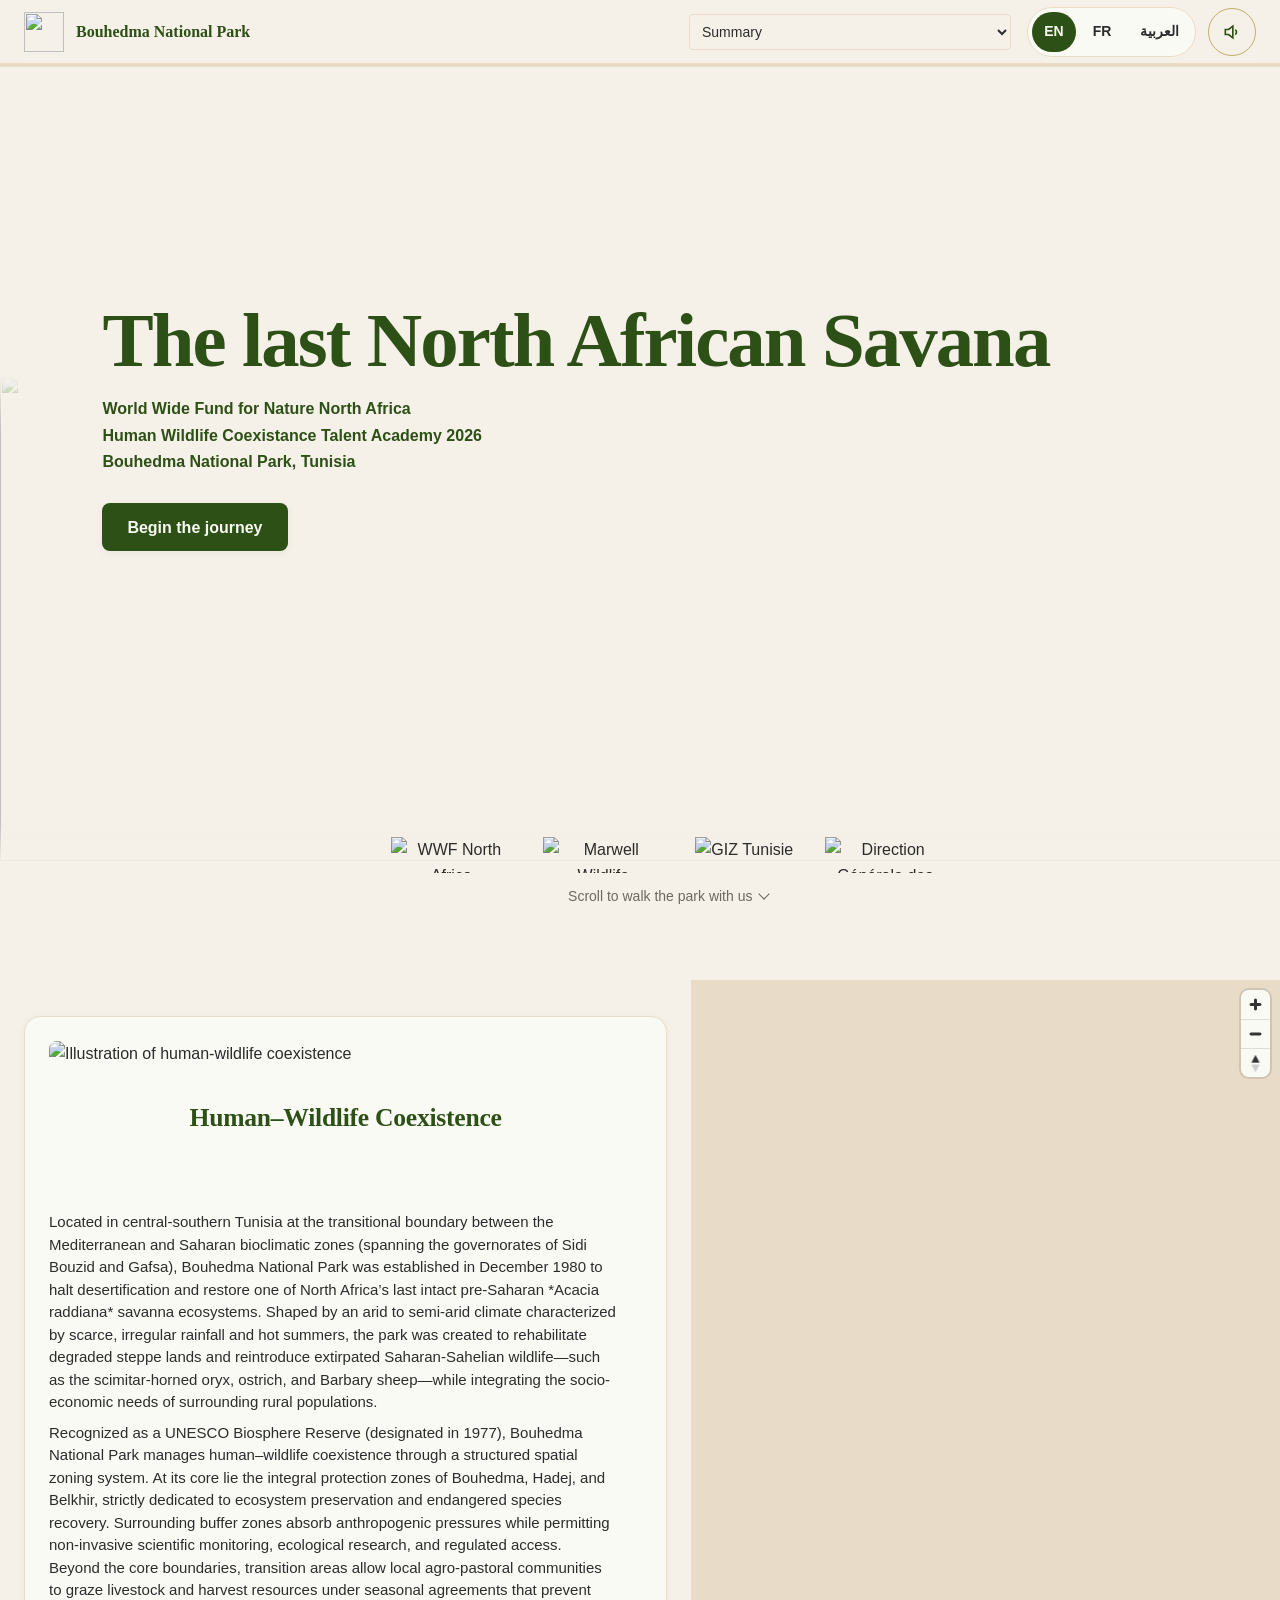
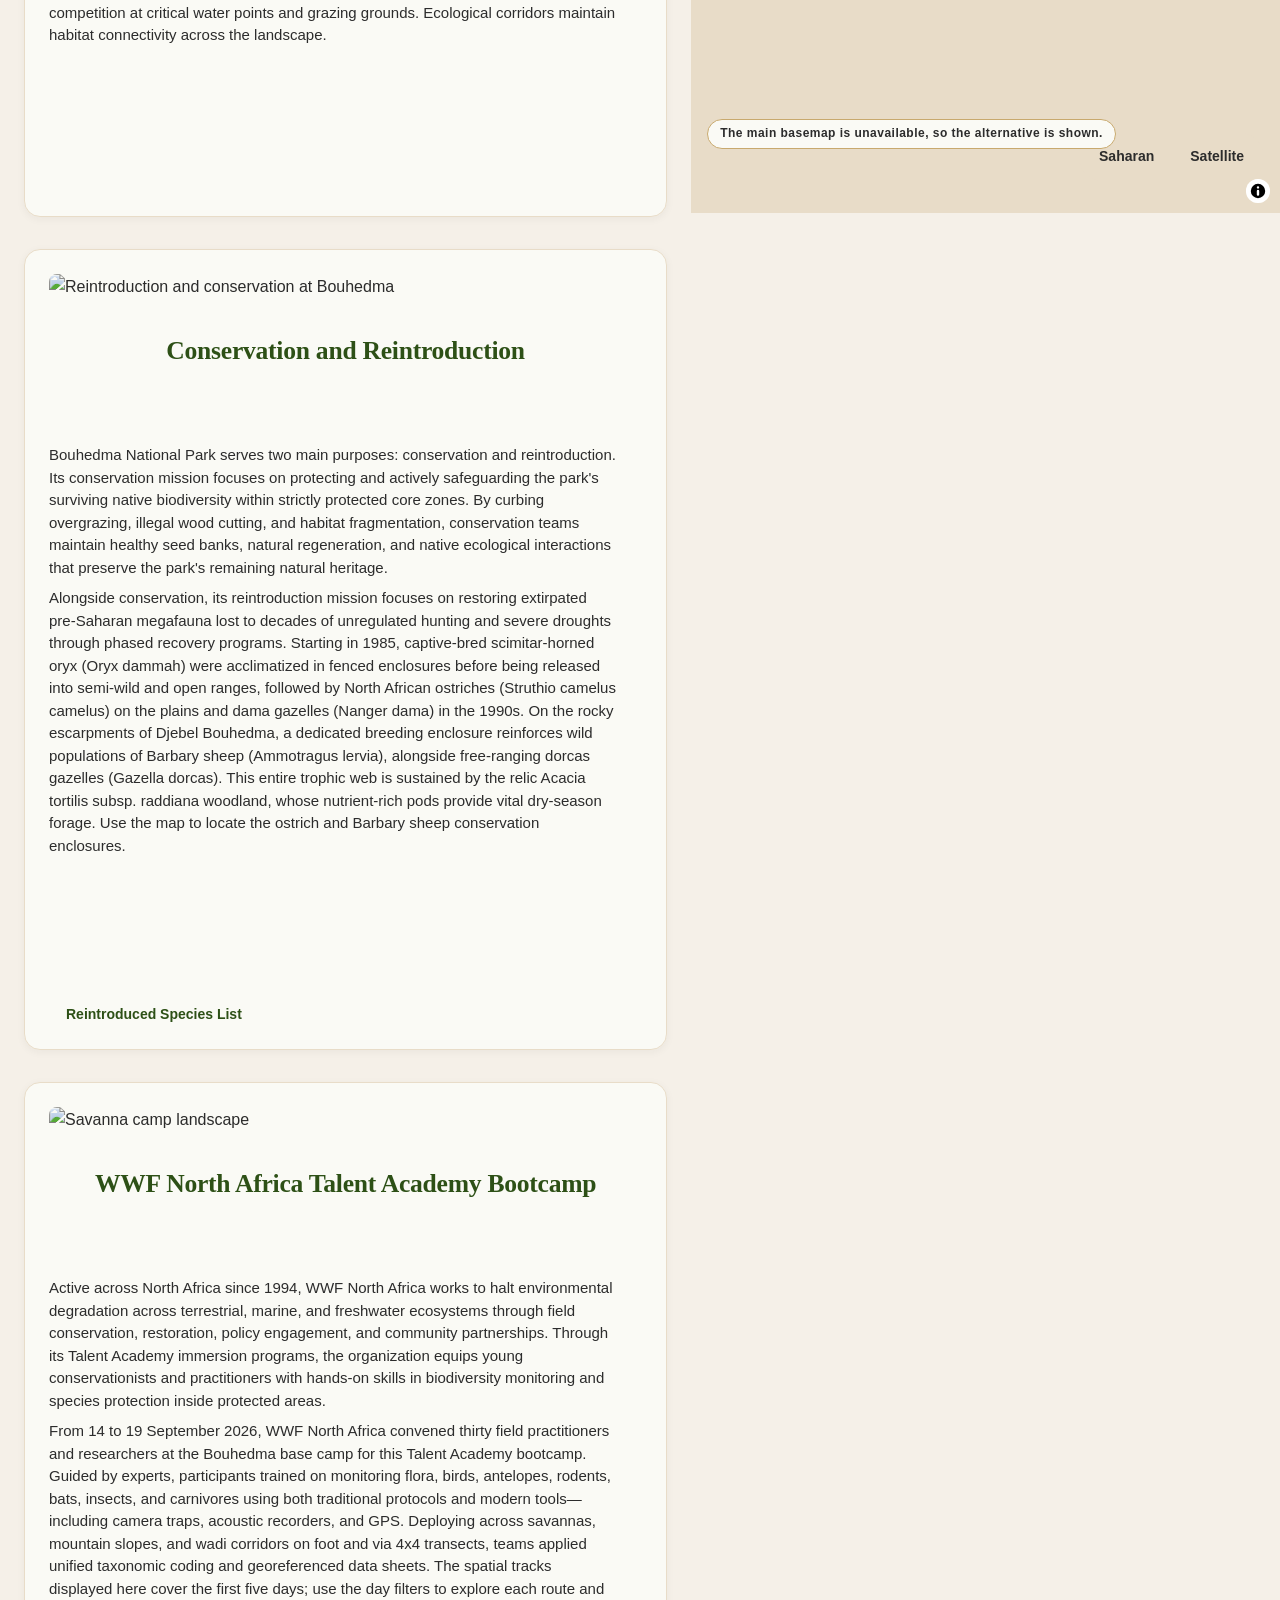
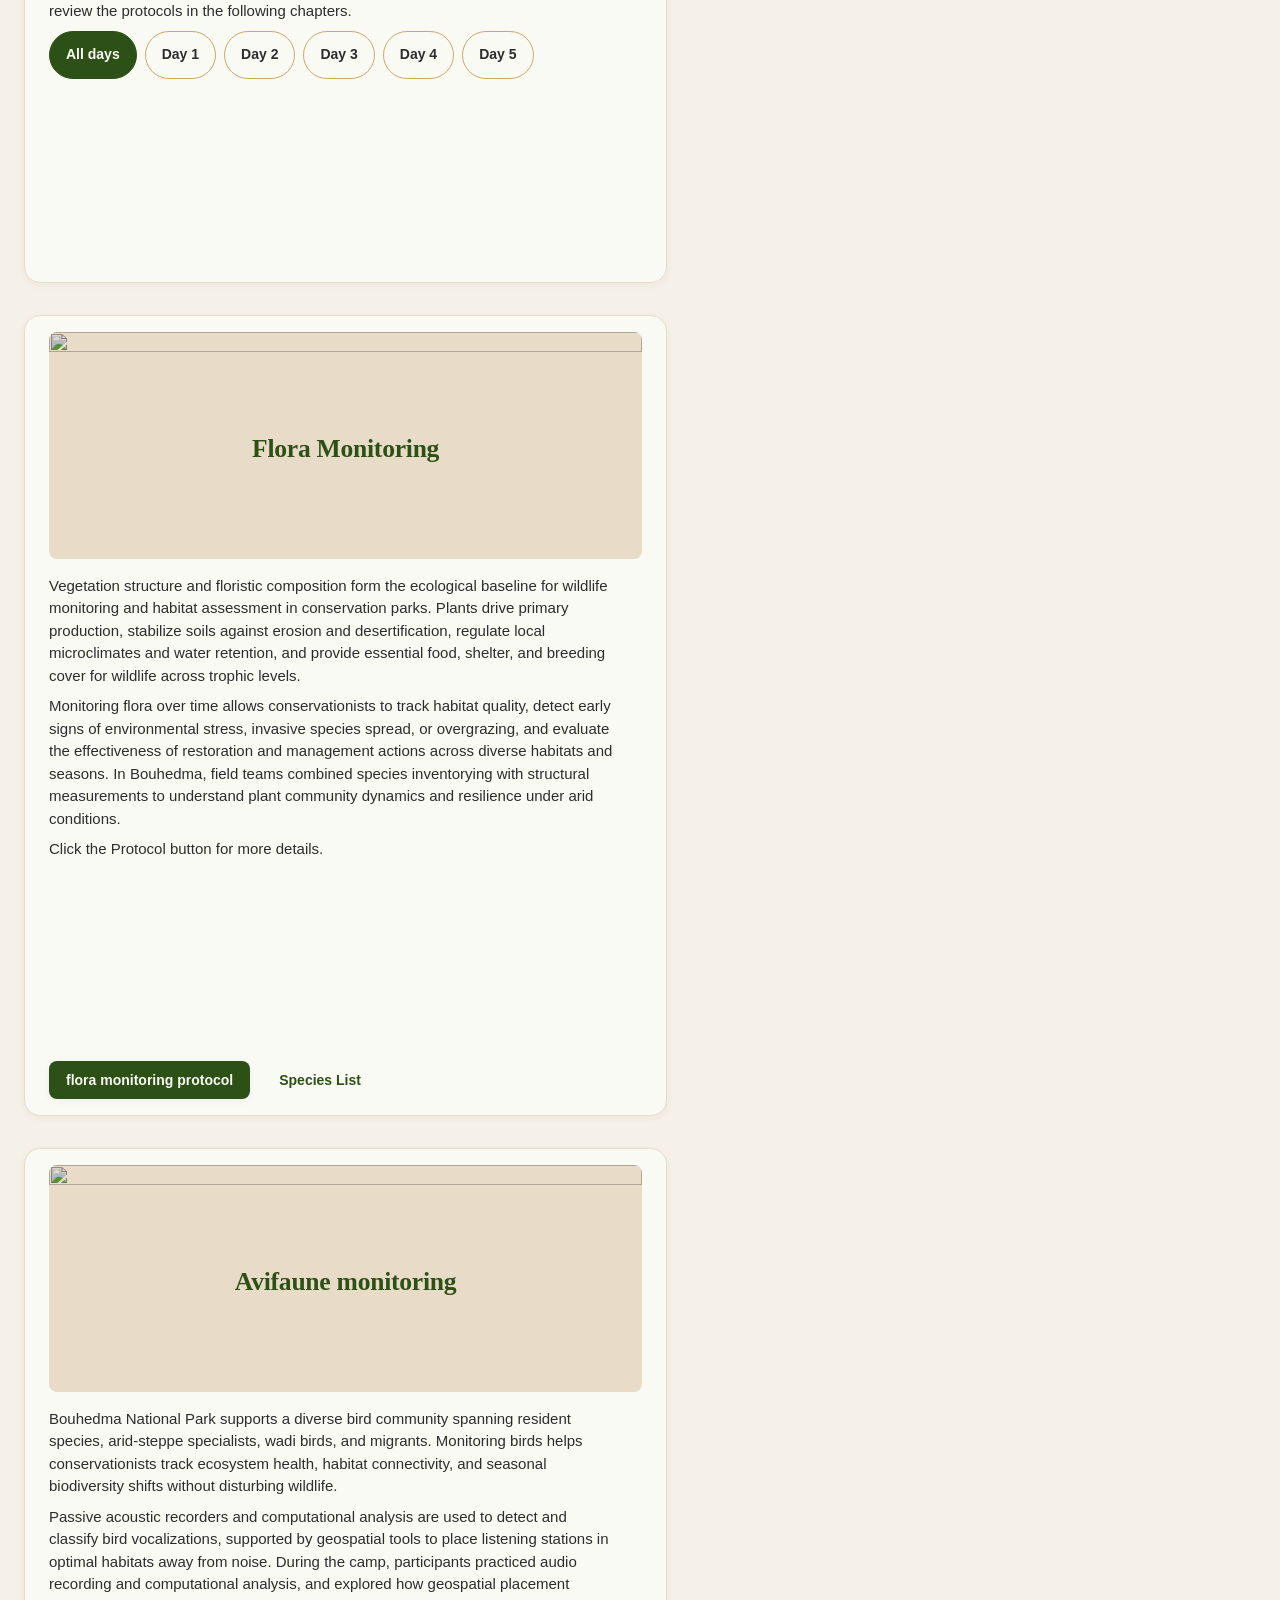
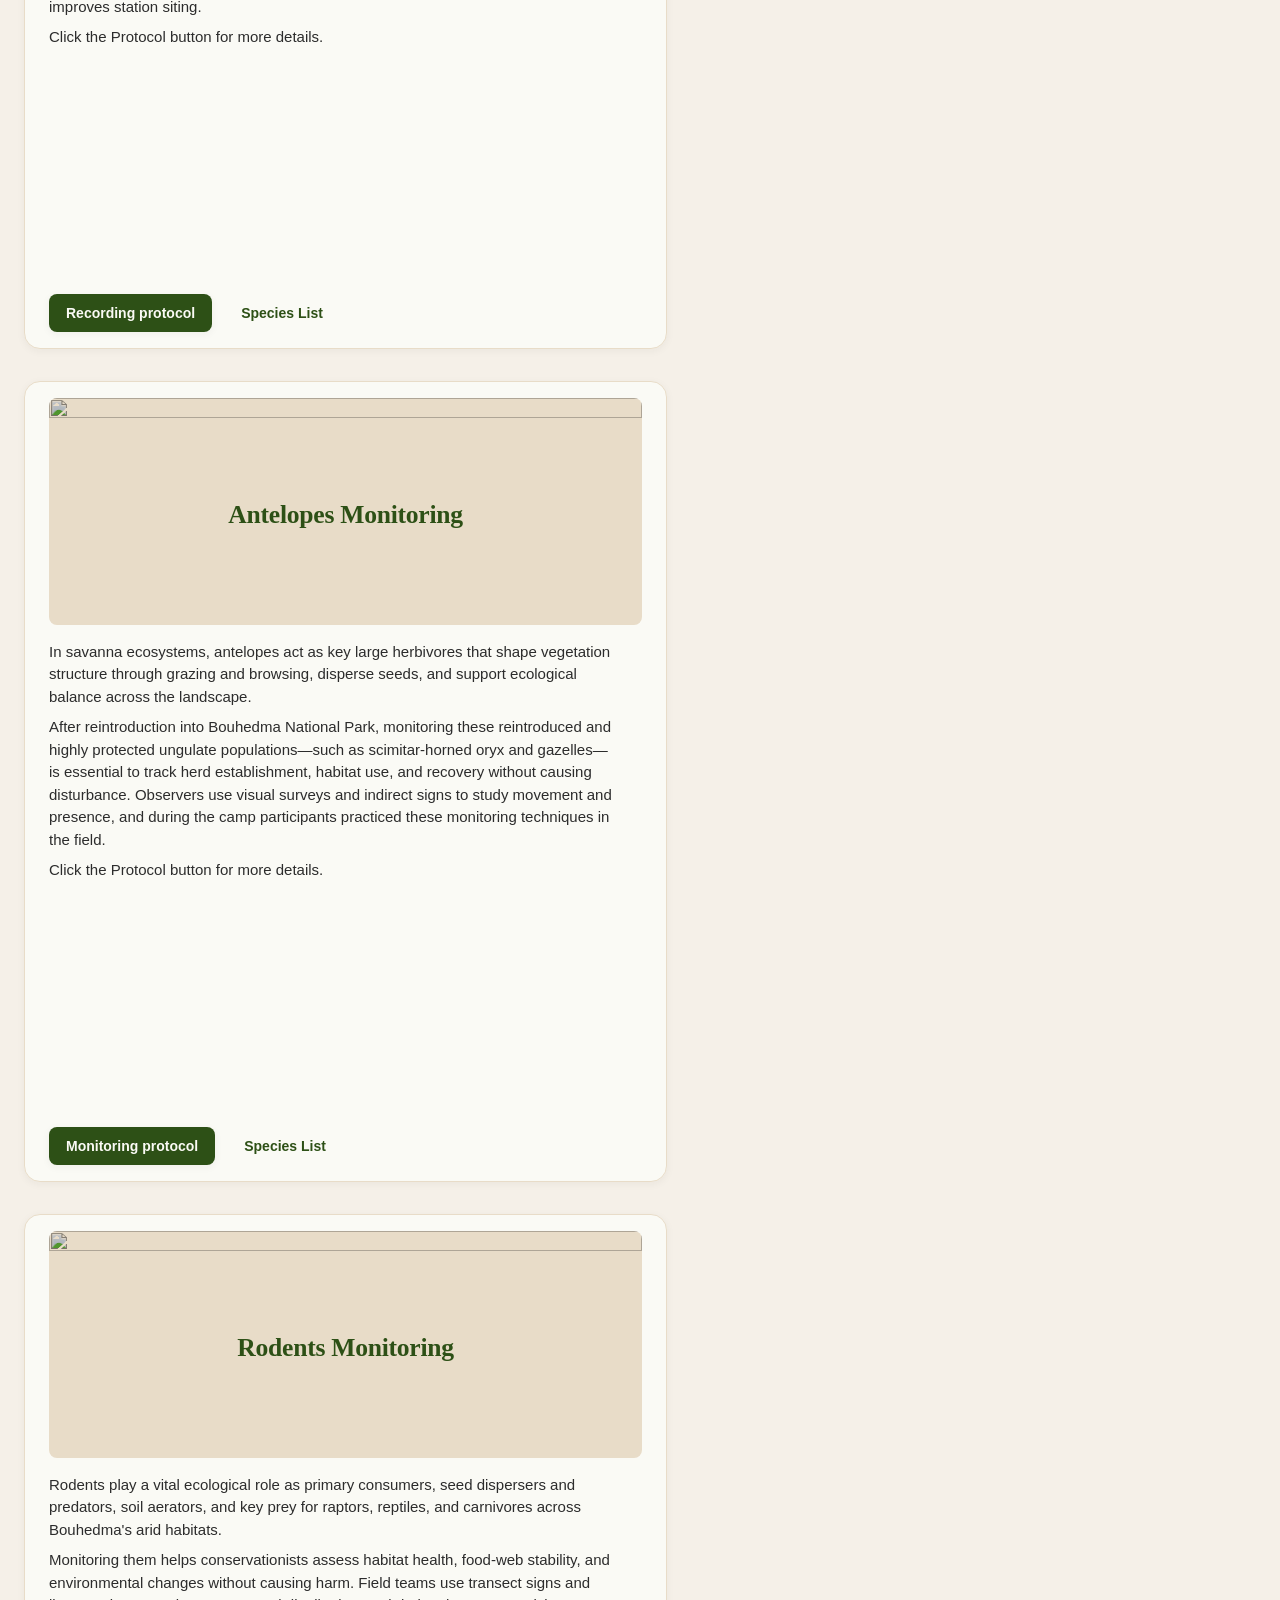
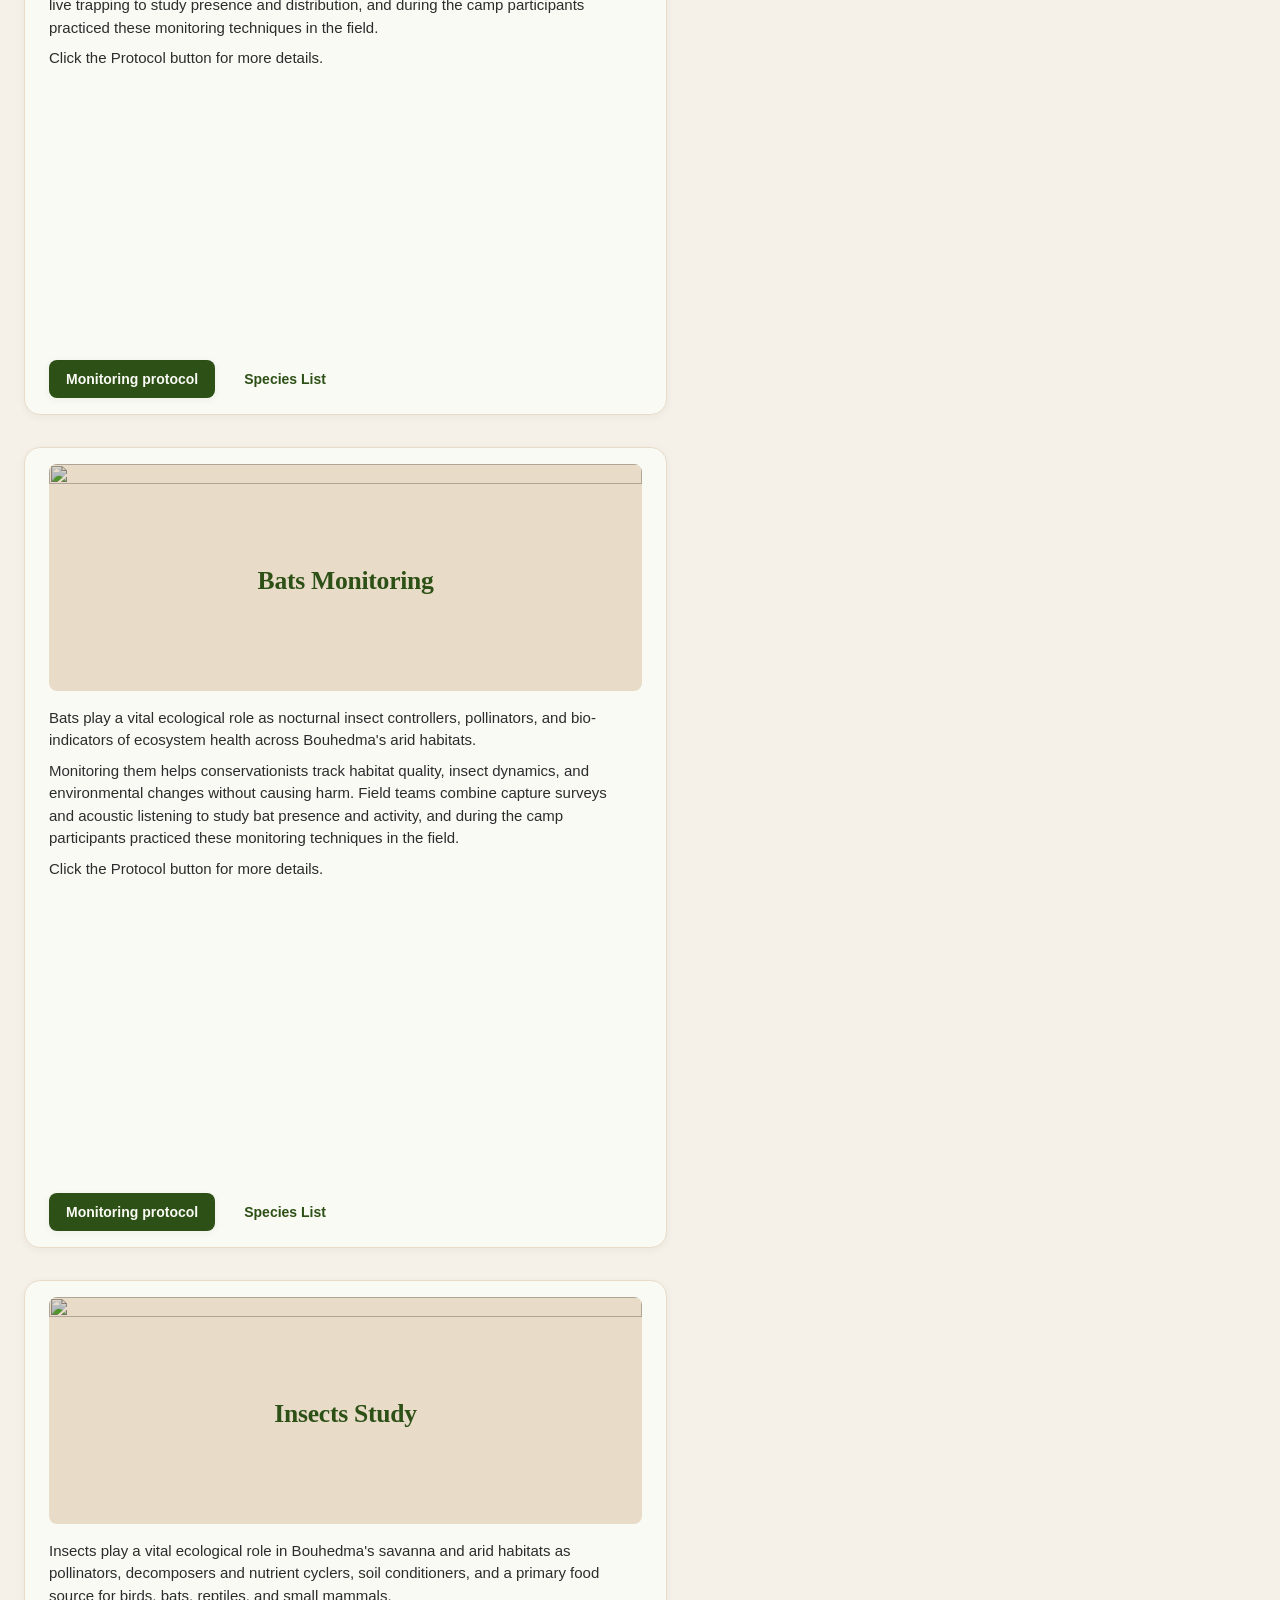
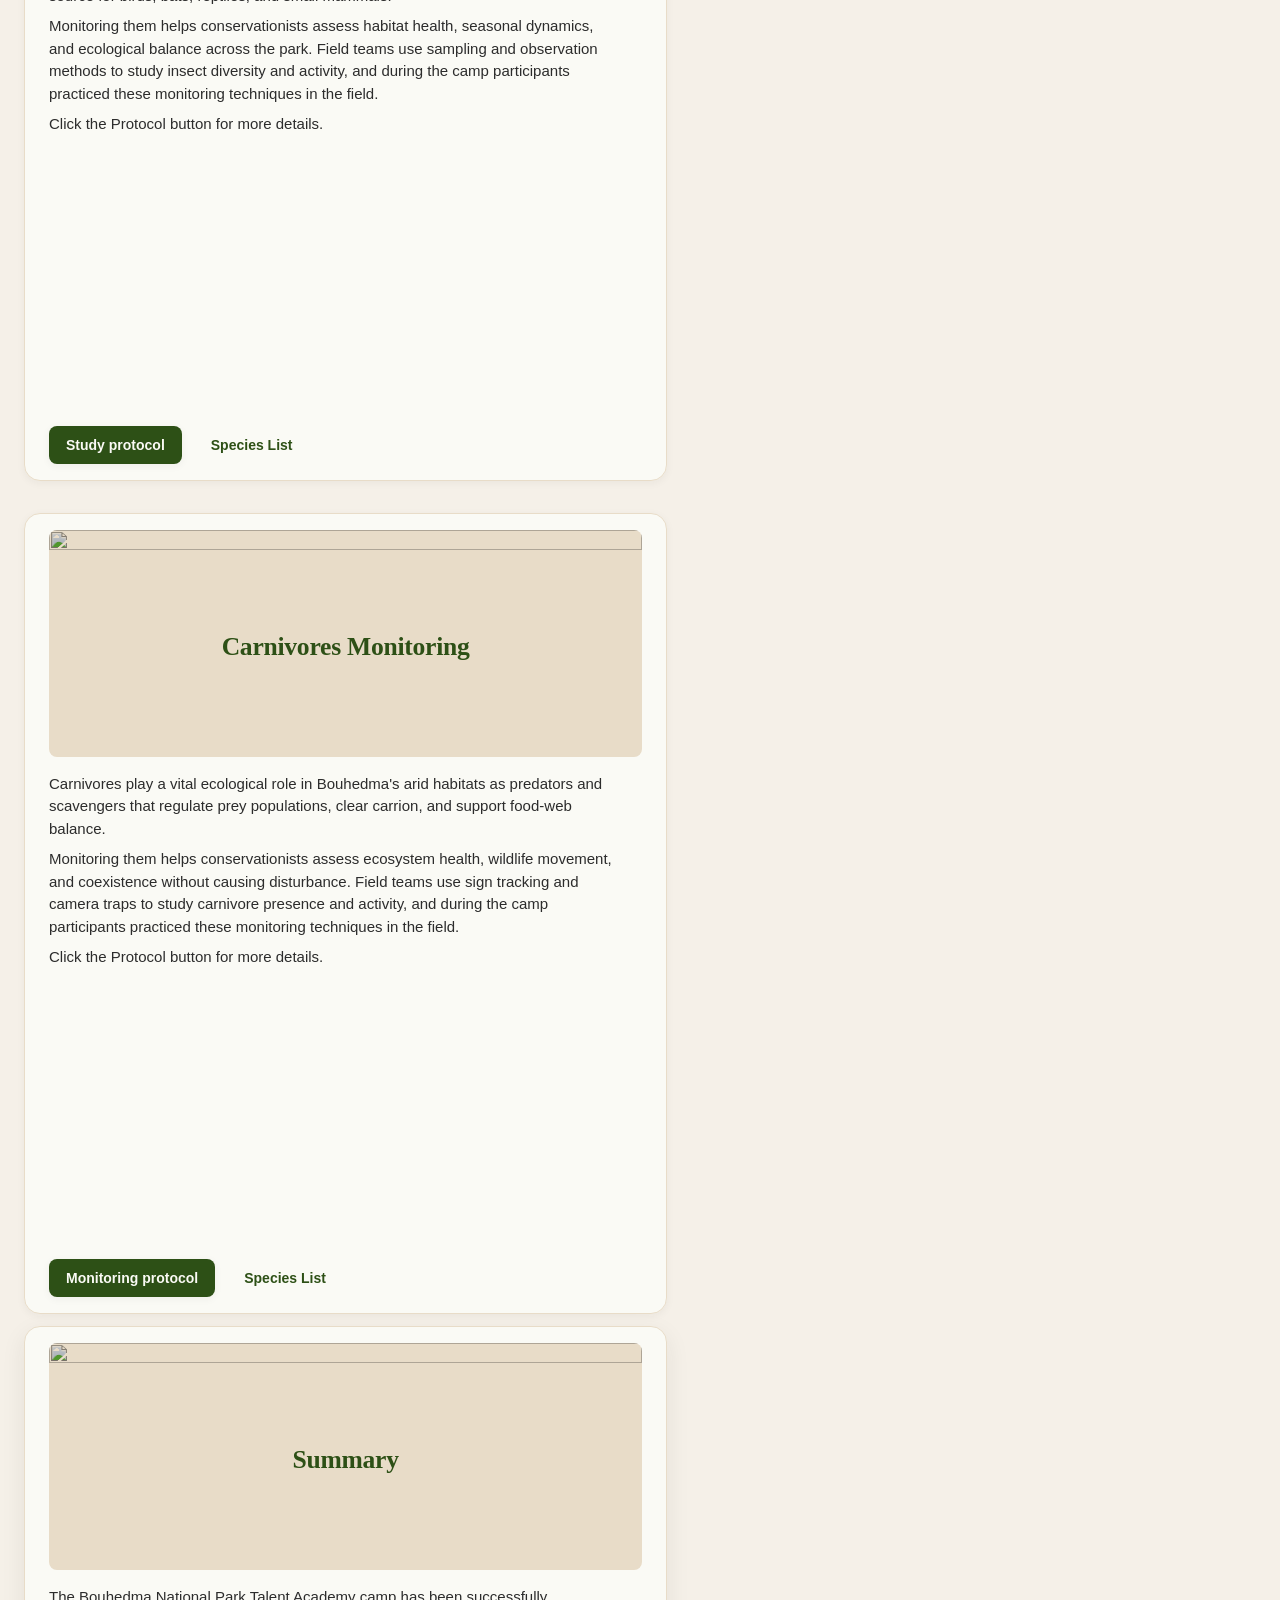
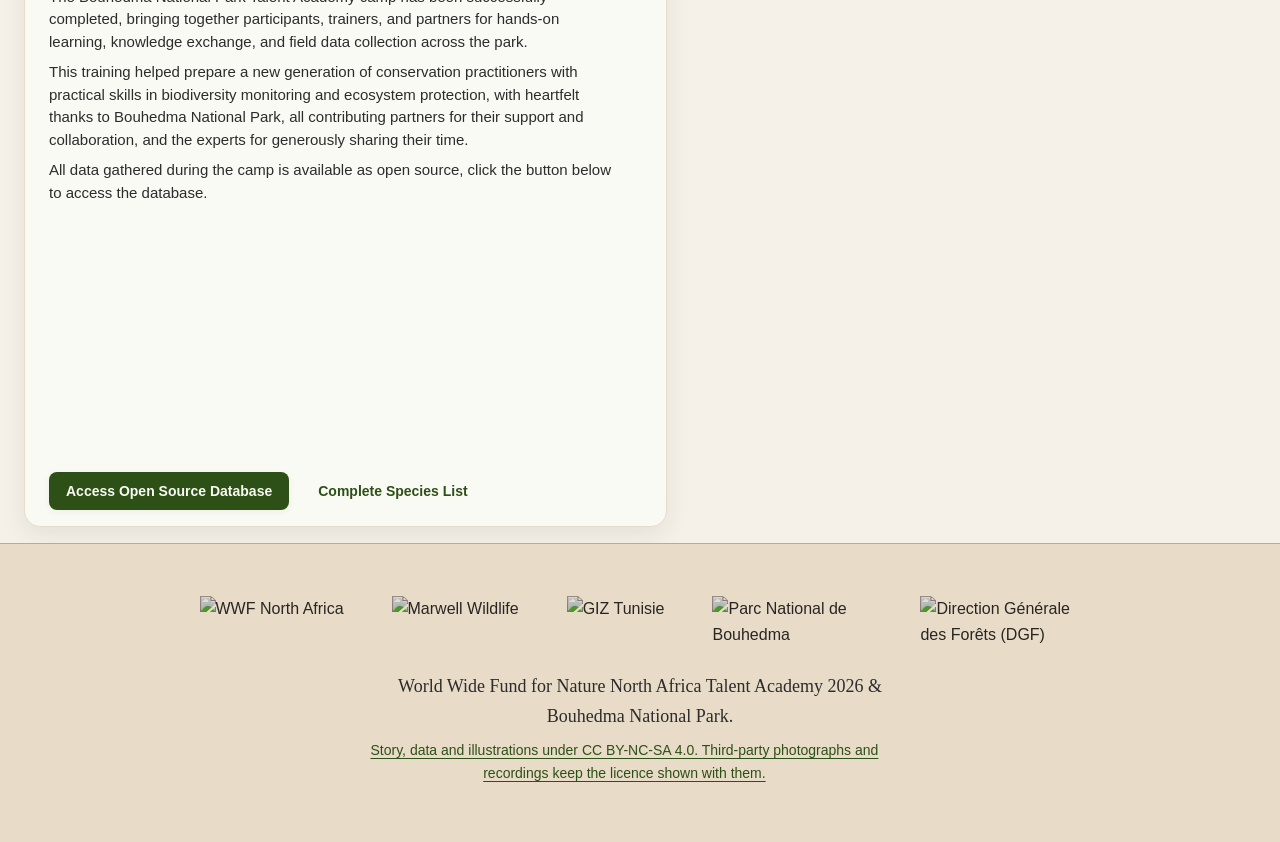
==== index.html @ 7cec529a "Baseline: HibaBenAribi/bnp_storymap main (code only, as downloaded)" ====
<!doctype html>
<html lang="en" dir="ltr" data-theme="day">
  <head>
    <meta charset="utf-8" />
    <meta name="viewport" content="width=device-width, initial-scale=1" />
    <title>Bouhedma National Park</title>
    <meta
      name="description"
      content="WWF Talent Academy 2026 in Bouhedma National Park, Tunisia."
    />
    <link rel="icon" type="image/png" href="Internal-data/ui-assets/favicon.png" />
    <link
      rel="preload"
      as="image"
      href="Internal-data/ui-assets/banner.webp"
      imagesrcset="Internal-data/ui-assets/banner.webp 2079w"
      imagesizes="100vw"
      fetchpriority="high"
    />
    <meta name="theme-color" content="#F5F0E8" />
    <link rel="canonical" href="" />
    <link rel="alternate" hreflang="en" href="" />
    <link rel="alternate" hreflang="fr" href="" />
    <link rel="alternate" hreflang="ar" href="" />
    <link rel="alternate" hreflang="x-default" href="" />
    <meta property="og:type" content="website" />
    <meta property="og:url" content="" />
    <meta property="og:site_name" content="Bouhedma National Park" />
    <meta property="og:title" content="Bouhedma National Park" />
    <meta property="og:description" content="text here" />
    <meta property="og:image" content="Internal-data/ui-assets/banner.webp" />

    <meta property="og:locale" content="en_GB" />
    <meta property="og:locale:alternate" content="fr_FR" />
    <meta property="og:locale:alternate" content="ar_TN" />
    <meta name="twitter:card" content="summary_large_image" />
  <script type="module" crossorigin src="Internal-data/js/main-CC2_RaLk.js"></script>
    <link rel="modulepreload" crossorigin href="Internal-data/js/vendor-maplibre-DUgWaH7r.js">
    <link rel="modulepreload" crossorigin href="Internal-data/js/vendor-scroll-CPqyXdOc.js">
    <link rel="stylesheet" crossorigin href="Internal-data/css/vendor-maplibre-MGNviBeR.css">
    <link rel="stylesheet" crossorigin href="Internal-data/css/main-Crw19VBs.css?v=protocol-centered-text-20261121">
  </head>
  <body>
    <a class="skip-link" href="#narrative" data-i18n="site.skip_to_content">Skip to the story </a>

    <header class="nav-bar" id="nav-bar"></header>
    <div class="progress-bar" id="progress-bar" aria-hidden="true">
      <div class="progress-bar__fill"></div>
    </div>

    <section class="cover" id="cover" aria-labelledby="cover-title"></section>

    <main class="storymap-split" id="storymap">
      <div class="narrative-pane" id="narrative" tabindex="-1"></div>
      <div class="map-pane" id="map-pane">
        <div id="map" role="region" data-i18n-aria-label="map.aria_label"></div>
      </div>
    </main>

    <footer class="site-footer" id="site-footer"></footer>

    <dialog class="protocol-modal" id="protocol-dialog" data-i18n-aria-label="tutorial.dialog_label"></dialog>
    <dialog class="species-modal" id="species-dialog" data-i18n-aria-label="species.dialog_title"></dialog>
    <dialog class="lightbox" id="lightbox-dialog" data-i18n-aria-label="gallery.label"></dialog>
    <dialog class="species-modal sound-library" id="sound-dialog" data-i18n-aria-label="sound.library_title"></dialog>


  </body>
</html>
---- Internal-data/css/vendor-maplibre-MGNviBeR.css ----
.maplibregl-map{font:12px/20px Helvetica Neue,Arial,Helvetica,sans-serif;overflow:hidden;position:relative;-webkit-tap-highlight-color:rgb(0 0 0/0)}.maplibregl-canvas{left:0;position:absolute;top:0}.maplibregl-map:fullscreen{height:100%;width:100%}.maplibregl-ctrl-group button.maplibregl-ctrl-compass{touch-action:none}.maplibregl-canvas-container.maplibregl-interactive,.maplibregl-ctrl-group button.maplibregl-ctrl-compass{cursor:grab;-webkit-user-select:none;-moz-user-select:none;user-select:none}.maplibregl-canvas-container.maplibregl-interactive.maplibregl-track-pointer{cursor:pointer}.maplibregl-canvas-container.maplibregl-interactive:active,.maplibregl-ctrl-group button.maplibregl-ctrl-compass:active{cursor:grabbing}.maplibregl-canvas-container.maplibregl-touch-zoom-rotate,.maplibregl-canvas-container.maplibregl-touch-zoom-rotate .maplibregl-canvas{touch-action:pan-x pan-y}.maplibregl-canvas-container.maplibregl-touch-drag-pan,.maplibregl-canvas-container.maplibregl-touch-drag-pan .maplibregl-canvas{touch-action:pinch-zoom}.maplibregl-canvas-container.maplibregl-touch-zoom-rotate.maplibregl-touch-drag-pan,.maplibregl-canvas-container.maplibregl-touch-zoom-rotate.maplibregl-touch-drag-pan .maplibregl-canvas{touch-action:none}.maplibregl-canvas-container.maplibregl-touch-drag-pan.maplibregl-cooperative-gestures,.maplibregl-canvas-container.maplibregl-touch-drag-pan.maplibregl-cooperative-gestures .maplibregl-canvas{touch-action:pan-x pan-y}.maplibregl-ctrl-bottom-left,.maplibregl-ctrl-bottom-right,.maplibregl-ctrl-top-left,.maplibregl-ctrl-top-right{pointer-events:none;position:absolute;z-index:2}.maplibregl-ctrl-top-left{left:0;top:0}.maplibregl-ctrl-top-right{right:0;top:0}.maplibregl-ctrl-bottom-left{bottom:0;left:0}.maplibregl-ctrl-bottom-right{bottom:0;right:0}.maplibregl-ctrl{clear:both;pointer-events:auto;transform:translate(0)}.maplibregl-ctrl-top-left .maplibregl-ctrl{float:left;margin:10px 0 0 10px}.maplibregl-ctrl-top-right .maplibregl-ctrl{float:right;margin:10px 10px 0 0}.maplibregl-ctrl-bottom-left .maplibregl-ctrl{float:left;margin:0 0 10px 10px}.maplibregl-ctrl-bottom-right .maplibregl-ctrl{float:right;margin:0 10px 10px 0}.maplibregl-ctrl-group{background:#fff;border-radius:4px}.maplibregl-ctrl-group:not(:empty){box-shadow:0 0 0 2px #0000001a}@media (forced-colors:active){.maplibregl-ctrl-group:not(:empty){box-shadow:0 0 0 2px ButtonText}}.maplibregl-ctrl-group button{background-color:transparent;border:0;box-sizing:border-box;cursor:pointer;display:block;height:29px;outline:none;padding:0;width:29px}.maplibregl-ctrl-group button+button{border-top:1px solid #ddd}.maplibregl-ctrl button .maplibregl-ctrl-icon{background-position:50%;background-repeat:no-repeat;display:block;height:100%;width:100%}@media (forced-colors:active){.maplibregl-ctrl-icon{background-color:transparent}.maplibregl-ctrl-group button+button{border-top:1px solid ButtonText}}.maplibregl-ctrl button::-moz-focus-inner{border:0;padding:0}.maplibregl-ctrl-attrib-button:focus,.maplibregl-ctrl-group button:focus{box-shadow:0 0 2px 2px #0096ff}.maplibregl-ctrl button:disabled{cursor:not-allowed}.maplibregl-ctrl button:disabled .maplibregl-ctrl-icon{opacity:.25}.maplibregl-ctrl button:not(:disabled):hover{background-color:#0000000d}.maplibregl-ctrl-group button:focus:focus-visible{box-shadow:0 0 2px 2px #0096ff}.maplibregl-ctrl-group button:focus:not(:focus-visible){box-shadow:none}.maplibregl-ctrl-group button:focus:first-child{border-radius:4px 4px 0 0}.maplibregl-ctrl-group button:focus:last-child{border-radius:0 0 4px 4px}.maplibregl-ctrl-group button:focus:only-child{border-radius:inherit}.maplibregl-ctrl button.maplibregl-ctrl-zoom-out .maplibregl-ctrl-icon{background-image:url("data:image/svg+xml;charset=utf-8,%3Csvg xmlns='http://www.w3.org/2000/svg' width='29' height='29' fill='%23333' viewBox='0 0 29 29'%3E%3Cpath d='M10 13c-.75 0-1.5.75-1.5 1.5S9.25 16 10 16h9c.75 0 1.5-.75 1.5-1.5S19.75 13 19 13z'/%3E%3C/svg%3E")}.maplibregl-ctrl button.maplibregl-ctrl-zoom-in .maplibregl-ctrl-icon{background-image:url("data:image/svg+xml;charset=utf-8,%3Csvg xmlns='http://www.w3.org/2000/svg' width='29' height='29' fill='%23333' viewBox='0 0 29 29'%3E%3Cpath d='M14.5 8.5c-.75 0-1.5.75-1.5 1.5v3h-3c-.75 0-1.5.75-1.5 1.5S9.25 16 10 16h3v3c0 .75.75 1.5 1.5 1.5S16 19.75 16 19v-3h3c.75 0 1.5-.75 1.5-1.5S19.75 13 19 13h-3v-3c0-.75-.75-1.5-1.5-1.5'/%3E%3C/svg%3E")}@media (forced-colors:active){.maplibregl-ctrl button.maplibregl-ctrl-zoom-out .maplibregl-ctrl-icon{background-image:url("data:image/svg+xml;charset=utf-8,%3Csvg xmlns='http://www.w3.org/2000/svg' width='29' height='29' fill='%23fff' viewBox='0 0 29 29'%3E%3Cpath d='M10 13c-.75 0-1.5.75-1.5 1.5S9.25 16 10 16h9c.75 0 1.5-.75 1.5-1.5S19.75 13 19 13z'/%3E%3C/svg%3E")}.maplibregl-ctrl button.maplibregl-ctrl-zoom-in .maplibregl-ctrl-icon{background-image:url("data:image/svg+xml;charset=utf-8,%3Csvg xmlns='http://www.w3.org/2000/svg' width='29' height='29' fill='%23fff' viewBox='0 0 29 29'%3E%3Cpath d='M14.5 8.5c-.75 0-1.5.75-1.5 1.5v3h-3c-.75 0-1.5.75-1.5 1.5S9.25 16 10 16h3v3c0 .75.75 1.5 1.5 1.5S16 19.75 16 19v-3h3c.75 0 1.5-.75 1.5-1.5S19.75 13 19 13h-3v-3c0-.75-.75-1.5-1.5-1.5'/%3E%3C/svg%3E")}}@media (forced-colors:active) and (prefers-color-scheme:light){.maplibregl-ctrl button.maplibregl-ctrl-zoom-out .maplibregl-ctrl-icon{background-image:url("data:image/svg+xml;charset=utf-8,%3Csvg xmlns='http://www.w3.org/2000/svg' width='29' height='29' viewBox='0 0 29 29'%3E%3Cpath d='M10 13c-.75 0-1.5.75-1.5 1.5S9.25 16 10 16h9c.75 0 1.5-.75 1.5-1.5S19.75 13 19 13z'/%3E%3C/svg%3E")}.maplibregl-ctrl button.maplibregl-ctrl-zoom-in .maplibregl-ctrl-icon{background-image:url("data:image/svg+xml;charset=utf-8,%3Csvg xmlns='http://www.w3.org/2000/svg' width='29' height='29' viewBox='0 0 29 29'%3E%3Cpath d='M14.5 8.5c-.75 0-1.5.75-1.5 1.5v3h-3c-.75 0-1.5.75-1.5 1.5S9.25 16 10 16h3v3c0 .75.75 1.5 1.5 1.5S16 19.75 16 19v-3h3c.75 0 1.5-.75 1.5-1.5S19.75 13 19 13h-3v-3c0-.75-.75-1.5-1.5-1.5'/%3E%3C/svg%3E")}}.maplibregl-ctrl button.maplibregl-ctrl-fullscreen .maplibregl-ctrl-icon{background-image:url("data:image/svg+xml;charset=utf-8,%3Csvg xmlns='http://www.w3.org/2000/svg' width='29' height='29' fill='%23333' viewBox='0 0 29 29'%3E%3Cpath d='M24 16v5.5c0 1.75-.75 2.5-2.5 2.5H16v-1l3-1.5-4-5.5 1-1 5.5 4 1.5-3zM6 16l1.5 3 5.5-4 1 1-4 5.5 3 1.5v1H7.5C5.75 24 5 23.25 5 21.5V16zm7-11v1l-3 1.5 4 5.5-1 1-5.5-4L6 13H5V7.5C5 5.75 5.75 5 7.5 5zm11 2.5c0-1.75-.75-2.5-2.5-2.5H16v1l3 1.5-4 5.5 1 1 5.5-4 1.5 3h1z'/%3E%3C/svg%3E")}.maplibregl-ctrl button.maplibregl-ctrl-shrink .maplibregl-ctrl-icon{background-image:url("data:image/svg+xml;charset=utf-8,%3Csvg xmlns='http://www.w3.org/2000/svg' width='29' height='29' viewBox='0 0 29 29'%3E%3Cpath d='M18.5 16c-1.75 0-2.5.75-2.5 2.5V24h1l1.5-3 5.5 4 1-1-4-5.5 3-1.5v-1zM13 18.5c0-1.75-.75-2.5-2.5-2.5H5v1l3 1.5L4 24l1 1 5.5-4 1.5 3h1zm3-8c0 1.75.75 2.5 2.5 2.5H24v-1l-3-1.5L25 5l-1-1-5.5 4L17 5h-1zM10.5 13c1.75 0 2.5-.75 2.5-2.5V5h-1l-1.5 3L5 4 4 5l4 5.5L5 12v1z'/%3E%3C/svg%3E")}@media (forced-colors:active){.maplibregl-ctrl button.maplibregl-ctrl-fullscreen .maplibregl-ctrl-icon{background-image:url("data:image/svg+xml;charset=utf-8,%3Csvg xmlns='http://www.w3.org/2000/svg' width='29' height='29' fill='%23fff' viewBox='0 0 29 29'%3E%3Cpath d='M24 16v5.5c0 1.75-.75 2.5-2.5 2.5H16v-1l3-1.5-4-5.5 1-1 5.5 4 1.5-3zM6 16l1.5 3 5.5-4 1 1-4 5.5 3 1.5v1H7.5C5.75 24 5 23.25 5 21.5V16zm7-11v1l-3 1.5 4 5.5-1 1-5.5-4L6 13H5V7.5C5 5.75 5.75 5 7.5 5zm11 2.5c0-1.75-.75-2.5-2.5-2.5H16v1l3 1.5-4 5.5 1 1 5.5-4 1.5 3h1z'/%3E%3C/svg%3E")}.maplibregl-ctrl button.maplibregl-ctrl-shrink .maplibregl-ctrl-icon{background-image:url("data:image/svg+xml;charset=utf-8,%3Csvg xmlns='http://www.w3.org/2000/svg' width='29' height='29' fill='%23fff' viewBox='0 0 29 29'%3E%3Cpath d='M18.5 16c-1.75 0-2.5.75-2.5 2.5V24h1l1.5-3 5.5 4 1-1-4-5.5 3-1.5v-1zM13 18.5c0-1.75-.75-2.5-2.5-2.5H5v1l3 1.5L4 24l1 1 5.5-4 1.5 3h1zm3-8c0 1.75.75 2.5 2.5 2.5H24v-1l-3-1.5L25 5l-1-1-5.5 4L17 5h-1zM10.5 13c1.75 0 2.5-.75 2.5-2.5V5h-1l-1.5 3L5 4 4 5l4 5.5L5 12v1z'/%3E%3C/svg%3E")}}@media (forced-colors:active) and (prefers-color-scheme:light){.maplibregl-ctrl button.maplibregl-ctrl-fullscreen .maplibregl-ctrl-icon{background-image:url("data:image/svg+xml;charset=utf-8,%3Csvg xmlns='http://www.w3.org/2000/svg' width='29' height='29' viewBox='0 0 29 29'%3E%3Cpath d='M24 16v5.5c0 1.75-.75 2.5-2.5 2.5H16v-1l3-1.5-4-5.5 1-1 5.5 4 1.5-3zM6 16l1.5 3 5.5-4 1 1-4 5.5 3 1.5v1H7.5C5.75 24 5 23.25 5 21.5V16zm7-11v1l-3 1.5 4 5.5-1 1-5.5-4L6 13H5V7.5C5 5.75 5.75 5 7.5 5zm11 2.5c0-1.75-.75-2.5-2.5-2.5H16v1l3 1.5-4 5.5 1 1 5.5-4 1.5 3h1z'/%3E%3C/svg%3E")}.maplibregl-ctrl button.maplibregl-ctrl-shrink .maplibregl-ctrl-icon{background-image:url("data:image/svg+xml;charset=utf-8,%3Csvg xmlns='http://www.w3.org/2000/svg' width='29' height='29' viewBox='0 0 29 29'%3E%3Cpath d='M18.5 16c-1.75 0-2.5.75-2.5 2.5V24h1l1.5-3 5.5 4 1-1-4-5.5 3-1.5v-1zM13 18.5c0-1.75-.75-2.5-2.5-2.5H5v1l3 1.5L4 24l1 1 5.5-4 1.5 3h1zm3-8c0 1.75.75 2.5 2.5 2.5H24v-1l-3-1.5L25 5l-1-1-5.5 4L17 5h-1zM10.5 13c1.75 0 2.5-.75 2.5-2.5V5h-1l-1.5 3L5 4 4 5l4 5.5L5 12v1z'/%3E%3C/svg%3E")}}.maplibregl-ctrl button.maplibregl-ctrl-compass .maplibregl-ctrl-icon{background-image:url("data:image/svg+xml;charset=utf-8,%3Csvg xmlns='http://www.w3.org/2000/svg' width='29' height='29' fill='%23333' viewBox='0 0 29 29'%3E%3Cpath d='m10.5 14 4-8 4 8z'/%3E%3Cpath fill='%23ccc' d='m10.5 16 4 8 4-8z'/%3E%3C/svg%3E")}@media (forced-colors:active){.maplibregl-ctrl button.maplibregl-ctrl-compass .maplibregl-ctrl-icon{background-image:url("data:image/svg+xml;charset=utf-8,%3Csvg xmlns='http://www.w3.org/2000/svg' width='29' height='29' fill='%23fff' viewBox='0 0 29 29'%3E%3Cpath d='m10.5 14 4-8 4 8z'/%3E%3Cpath fill='%23ccc' d='m10.5 16 4 8 4-8z'/%3E%3C/svg%3E")}}@media (forced-colors:active) and (prefers-color-scheme:light){.maplibregl-ctrl button.maplibregl-ctrl-compass .maplibregl-ctrl-icon{background-image:url("data:image/svg+xml;charset=utf-8,%3Csvg xmlns='http://www.w3.org/2000/svg' width='29' height='29' viewBox='0 0 29 29'%3E%3Cpath d='m10.5 14 4-8 4 8z'/%3E%3Cpath fill='%23ccc' d='m10.5 16 4 8 4-8z'/%3E%3C/svg%3E")}}.maplibregl-ctrl button.maplibregl-ctrl-terrain .maplibregl-ctrl-icon{background-image:url("data:image/svg+xml;charset=utf-8,%3Csvg xmlns='http://www.w3.org/2000/svg' width='22' height='22' fill='%23333' viewBox='0 0 22 22'%3E%3Cpath d='m1.754 13.406 4.453-4.851 3.09 3.09 3.281 3.277.969-.969-3.309-3.312 3.844-4.121 6.148 6.886h1.082v-.855l-7.207-8.07-4.84 5.187L6.169 6.57l-5.48 5.965v.871ZM.688 16.844h20.625v1.375H.688Zm0 0'/%3E%3C/svg%3E")}.maplibregl-ctrl button.maplibregl-ctrl-terrain-enabled .maplibregl-ctrl-icon{background-image:url("data:image/svg+xml;charset=utf-8,%3Csvg xmlns='http://www.w3.org/2000/svg' width='22' height='22' fill='%2333b5e5' viewBox='0 0 22 22'%3E%3Cpath d='m1.754 13.406 4.453-4.851 3.09 3.09 3.281 3.277.969-.969-3.309-3.312 3.844-4.121 6.148 6.886h1.082v-.855l-7.207-8.07-4.84 5.187L6.169 6.57l-5.48 5.965v.871ZM.688 16.844h20.625v1.375H.688Zm0 0'/%3E%3C/svg%3E")}.maplibregl-ctrl button.maplibregl-ctrl-geolocate .maplibregl-ctrl-icon{background-image:url("data:image/svg+xml;charset=utf-8,%3Csvg xmlns='http://www.w3.org/2000/svg' width='29' height='29' fill='%23333' viewBox='0 0 20 20'%3E%3Cpath d='M10 4C9 4 9 5 9 5v.1A5 5 0 0 0 5.1 9H5s-1 0-1 1 1 1 1 1h.1A5 5 0 0 0 9 14.9v.1s0 1 1 1 1-1 1-1v-.1a5 5 0 0 0 3.9-3.9h.1s1 0 1-1-1-1-1-1h-.1A5 5 0 0 0 11 5.1V5s0-1-1-1m0 2.5a3.5 3.5 0 1 1 0 7 3.5 3.5 0 1 1 0-7'/%3E%3Ccircle cx='10' cy='10' r='2'/%3E%3C/svg%3E")}.maplibregl-ctrl button.maplibregl-ctrl-geolocate:disabled .maplibregl-ctrl-icon{background-image:url("data:image/svg+xml;charset=utf-8,%3Csvg xmlns='http://www.w3.org/2000/svg' width='29' height='29' fill='%23aaa' viewBox='0 0 20 20'%3E%3Cpath d='M10 4C9 4 9 5 9 5v.1A5 5 0 0 0 5.1 9H5s-1 0-1 1 1 1 1 1h.1A5 5 0 0 0 9 14.9v.1s0 1 1 1 1-1 1-1v-.1a5 5 0 0 0 3.9-3.9h.1s1 0 1-1-1-1-1-1h-.1A5 5 0 0 0 11 5.1V5s0-1-1-1m0 2.5a3.5 3.5 0 1 1 0 7 3.5 3.5 0 1 1 0-7'/%3E%3Ccircle cx='10' cy='10' r='2'/%3E%3Cpath fill='red' d='m14 5 1 1-9 9-1-1z'/%3E%3C/svg%3E")}.maplibregl-ctrl button.maplibregl-ctrl-geolocate.maplibregl-ctrl-geolocate-active .maplibregl-ctrl-icon{background-image:url("data:image/svg+xml;charset=utf-8,%3Csvg xmlns='http://www.w3.org/2000/svg' width='29' height='29' fill='%2333b5e5' viewBox='0 0 20 20'%3E%3Cpath d='M10 4C9 4 9 5 9 5v.1A5 5 0 0 0 5.1 9H5s-1 0-1 1 1 1 1 1h.1A5 5 0 0 0 9 14.9v.1s0 1 1 1 1-1 1-1v-.1a5 5 0 0 0 3.9-3.9h.1s1 0 1-1-1-1-1-1h-.1A5 5 0 0 0 11 5.1V5s0-1-1-1m0 2.5a3.5 3.5 0 1 1 0 7 3.5 3.5 0 1 1 0-7'/%3E%3Ccircle cx='10' cy='10' r='2'/%3E%3C/svg%3E")}.maplibregl-ctrl button.maplibregl-ctrl-geolocate.maplibregl-ctrl-geolocate-active-error .maplibregl-ctrl-icon{background-image:url("data:image/svg+xml;charset=utf-8,%3Csvg xmlns='http://www.w3.org/2000/svg' width='29' height='29' fill='%23e58978' viewBox='0 0 20 20'%3E%3Cpath d='M10 4C9 4 9 5 9 5v.1A5 5 0 0 0 5.1 9H5s-1 0-1 1 1 1 1 1h.1A5 5 0 0 0 9 14.9v.1s0 1 1 1 1-1 1-1v-.1a5 5 0 0 0 3.9-3.9h.1s1 0 1-1-1-1-1-1h-.1A5 5 0 0 0 11 5.1V5s0-1-1-1m0 2.5a3.5 3.5 0 1 1 0 7 3.5 3.5 0 1 1 0-7'/%3E%3Ccircle cx='10' cy='10' r='2'/%3E%3C/svg%3E")}.maplibregl-ctrl button.maplibregl-ctrl-geolocate.maplibregl-ctrl-geolocate-background .maplibregl-ctrl-icon{background-image:url("data:image/svg+xml;charset=utf-8,%3Csvg xmlns='http://www.w3.org/2000/svg' width='29' height='29' fill='%2333b5e5' viewBox='0 0 20 20'%3E%3Cpath d='M10 4C9 4 9 5 9 5v.1A5 5 0 0 0 5.1 9H5s-1 0-1 1 1 1 1 1h.1A5 5 0 0 0 9 14.9v.1s0 1 1 1 1-1 1-1v-.1a5 5 0 0 0 3.9-3.9h.1s1 0 1-1-1-1-1-1h-.1A5 5 0 0 0 11 5.1V5s0-1-1-1m0 2.5a3.5 3.5 0 1 1 0 7 3.5 3.5 0 1 1 0-7'/%3E%3C/svg%3E")}.maplibregl-ctrl button.maplibregl-ctrl-geolocate.maplibregl-ctrl-geolocate-background-error .maplibregl-ctrl-icon{background-image:url("data:image/svg+xml;charset=utf-8,%3Csvg xmlns='http://www.w3.org/2000/svg' width='29' height='29' fill='%23e54e33' viewBox='0 0 20 20'%3E%3Cpath d='M10 4C9 4 9 5 9 5v.1A5 5 0 0 0 5.1 9H5s-1 0-1 1 1 1 1 1h.1A5 5 0 0 0 9 14.9v.1s0 1 1 1 1-1 1-1v-.1a5 5 0 0 0 3.9-3.9h.1s1 0 1-1-1-1-1-1h-.1A5 5 0 0 0 11 5.1V5s0-1-1-1m0 2.5a3.5 3.5 0 1 1 0 7 3.5 3.5 0 1 1 0-7'/%3E%3C/svg%3E")}.maplibregl-ctrl button.maplibregl-ctrl-geolocate.maplibregl-ctrl-geolocate-waiting .maplibregl-ctrl-icon{animation:maplibregl-spin 2s linear infinite}@media (forced-colors:active){.maplibregl-ctrl button.maplibregl-ctrl-geolocate .maplibregl-ctrl-icon{background-image:url("data:image/svg+xml;charset=utf-8,%3Csvg xmlns='http://www.w3.org/2000/svg' width='29' height='29' fill='%23fff' viewBox='0 0 20 20'%3E%3Cpath d='M10 4C9 4 9 5 9 5v.1A5 5 0 0 0 5.1 9H5s-1 0-1 1 1 1 1 1h.1A5 5 0 0 0 9 14.9v.1s0 1 1 1 1-1 1-1v-.1a5 5 0 0 0 3.9-3.9h.1s1 0 1-1-1-1-1-1h-.1A5 5 0 0 0 11 5.1V5s0-1-1-1m0 2.5a3.5 3.5 0 1 1 0 7 3.5 3.5 0 1 1 0-7'/%3E%3Ccircle cx='10' cy='10' r='2'/%3E%3C/svg%3E")}.maplibregl-ctrl button.maplibregl-ctrl-geolocate:disabled .maplibregl-ctrl-icon{background-image:url("data:image/svg+xml;charset=utf-8,%3Csvg xmlns='http://www.w3.org/2000/svg' width='29' height='29' fill='%23999' viewBox='0 0 20 20'%3E%3Cpath d='M10 4C9 4 9 5 9 5v.1A5 5 0 0 0 5.1 9H5s-1 0-1 1 1 1 1 1h.1A5 5 0 0 0 9 14.9v.1s0 1 1 1 1-1 1-1v-.1a5 5 0 0 0 3.9-3.9h.1s1 0 1-1-1-1-1-1h-.1A5 5 0 0 0 11 5.1V5s0-1-1-1m0 2.5a3.5 3.5 0 1 1 0 7 3.5 3.5 0 1 1 0-7'/%3E%3Ccircle cx='10' cy='10' r='2'/%3E%3Cpath fill='red' d='m14 5 1 1-9 9-1-1z'/%3E%3C/svg%3E")}.maplibregl-ctrl button.maplibregl-ctrl-geolocate.maplibregl-ctrl-geolocate-active .maplibregl-ctrl-icon{background-image:url("data:image/svg+xml;charset=utf-8,%3Csvg xmlns='http://www.w3.org/2000/svg' width='29' height='29' fill='%2333b5e5' viewBox='0 0 20 20'%3E%3Cpath d='M10 4C9 4 9 5 9 5v.1A5 5 0 0 0 5.1 9H5s-1 0-1 1 1 1 1 1h.1A5 5 0 0 0 9 14.9v.1s0 1 1 1 1-1 1-1v-.1a5 5 0 0 0 3.9-3.9h.1s1 0 1-1-1-1-1-1h-.1A5 5 0 0 0 11 5.1V5s0-1-1-1m0 2.5a3.5 3.5 0 1 1 0 7 3.5 3.5 0 1 1 0-7'/%3E%3Ccircle cx='10' cy='10' r='2'/%3E%3C/svg%3E")}.maplibregl-ctrl button.maplibregl-ctrl-geolocate.maplibregl-ctrl-geolocate-active-error .maplibregl-ctrl-icon{background-image:url("data:image/svg+xml;charset=utf-8,%3Csvg xmlns='http://www.w3.org/2000/svg' width='29' height='29' fill='%23e58978' viewBox='0 0 20 20'%3E%3Cpath d='M10 4C9 4 9 5 9 5v.1A5 5 0 0 0 5.1 9H5s-1 0-1 1 1 1 1 1h.1A5 5 0 0 0 9 14.9v.1s0 1 1 1 1-1 1-1v-.1a5 5 0 0 0 3.9-3.9h.1s1 0 1-1-1-1-1-1h-.1A5 5 0 0 0 11 5.1V5s0-1-1-1m0 2.5a3.5 3.5 0 1 1 0 7 3.5 3.5 0 1 1 0-7'/%3E%3Ccircle cx='10' cy='10' r='2'/%3E%3C/svg%3E")}.maplibregl-ctrl button.maplibregl-ctrl-geolocate.maplibregl-ctrl-geolocate-background .maplibregl-ctrl-icon{background-image:url("data:image/svg+xml;charset=utf-8,%3Csvg xmlns='http://www.w3.org/2000/svg' width='29' height='29' fill='%2333b5e5' viewBox='0 0 20 20'%3E%3Cpath d='M10 4C9 4 9 5 9 5v.1A5 5 0 0 0 5.1 9H5s-1 0-1 1 1 1 1 1h.1A5 5 0 0 0 9 14.9v.1s0 1 1 1 1-1 1-1v-.1a5 5 0 0 0 3.9-3.9h.1s1 0 1-1-1-1-1-1h-.1A5 5 0 0 0 11 5.1V5s0-1-1-1m0 2.5a3.5 3.5 0 1 1 0 7 3.5 3.5 0 1 1 0-7'/%3E%3C/svg%3E")}.maplibregl-ctrl button.maplibregl-ctrl-geolocate.maplibregl-ctrl-geolocate-background-error .maplibregl-ctrl-icon{background-image:url("data:image/svg+xml;charset=utf-8,%3Csvg xmlns='http://www.w3.org/2000/svg' width='29' height='29' fill='%23e54e33' viewBox='0 0 20 20'%3E%3Cpath d='M10 4C9 4 9 5 9 5v.1A5 5 0 0 0 5.1 9H5s-1 0-1 1 1 1 1 1h.1A5 5 0 0 0 9 14.9v.1s0 1 1 1 1-1 1-1v-.1a5 5 0 0 0 3.9-3.9h.1s1 0 1-1-1-1-1-1h-.1A5 5 0 0 0 11 5.1V5s0-1-1-1m0 2.5a3.5 3.5 0 1 1 0 7 3.5 3.5 0 1 1 0-7'/%3E%3C/svg%3E")}}@media (forced-colors:active) and (prefers-color-scheme:light){.maplibregl-ctrl button.maplibregl-ctrl-geolocate .maplibregl-ctrl-icon{background-image:url("data:image/svg+xml;charset=utf-8,%3Csvg xmlns='http://www.w3.org/2000/svg' width='29' height='29' viewBox='0 0 20 20'%3E%3Cpath d='M10 4C9 4 9 5 9 5v.1A5 5 0 0 0 5.1 9H5s-1 0-1 1 1 1 1 1h.1A5 5 0 0 0 9 14.9v.1s0 1 1 1 1-1 1-1v-.1a5 5 0 0 0 3.9-3.9h.1s1 0 1-1-1-1-1-1h-.1A5 5 0 0 0 11 5.1V5s0-1-1-1m0 2.5a3.5 3.5 0 1 1 0 7 3.5 3.5 0 1 1 0-7'/%3E%3Ccircle cx='10' cy='10' r='2'/%3E%3C/svg%3E")}.maplibregl-ctrl button.maplibregl-ctrl-geolocate:disabled .maplibregl-ctrl-icon{background-image:url("data:image/svg+xml;charset=utf-8,%3Csvg xmlns='http://www.w3.org/2000/svg' width='29' height='29' fill='%23666' viewBox='0 0 20 20'%3E%3Cpath d='M10 4C9 4 9 5 9 5v.1A5 5 0 0 0 5.1 9H5s-1 0-1 1 1 1 1 1h.1A5 5 0 0 0 9 14.9v.1s0 1 1 1 1-1 1-1v-.1a5 5 0 0 0 3.9-3.9h.1s1 0 1-1-1-1-1-1h-.1A5 5 0 0 0 11 5.1V5s0-1-1-1m0 2.5a3.5 3.5 0 1 1 0 7 3.5 3.5 0 1 1 0-7'/%3E%3Ccircle cx='10' cy='10' r='2'/%3E%3Cpath fill='red' d='m14 5 1 1-9 9-1-1z'/%3E%3C/svg%3E")}}@keyframes maplibregl-spin{0%{transform:rotate(0)}to{transform:rotate(1turn)}}a.maplibregl-ctrl-logo{background-image:url("data:image/svg+xml;charset=utf-8,%3Csvg xmlns='http://www.w3.org/2000/svg' width='88' height='23' fill='none'%3E%3Cpath fill='%23000' fill-opacity='.4' fill-rule='evenodd' d='M17.408 16.796h-1.827l2.501-12.095h.198l3.324 6.533.988 2.19.988-2.19 3.258-6.533h.181l2.6 12.095h-1.81l-1.218-5.644-.362-1.71-.658 1.71-2.929 5.644h-.098l-2.914-5.644-.757-1.71-.345 1.71zm1.958-3.42-.726 3.663a1.255 1.255 0 0 1-1.232 1.011h-1.827a1.255 1.255 0 0 1-1.229-1.509l2.501-12.095a1.255 1.255 0 0 1 1.23-1.001h.197a1.25 1.25 0 0 1 1.12.685l3.19 6.273 3.125-6.263a1.25 1.25 0 0 1 1.123-.695h.181a1.255 1.255 0 0 1 1.227.991l1.443 6.71a5 5 0 0 1 .314-.787l.009-.016a4.6 4.6 0 0 1 1.777-1.887c.782-.46 1.668-.667 2.611-.667a4.6 4.6 0 0 1 1.7.32l.306.134c.21-.16.474-.256.759-.256h1.694a1.255 1.255 0 0 1 1.212.925 1.255 1.255 0 0 1 1.212-.925h1.711c.284 0 .545.094.755.252.613-.3 1.312-.45 2.075-.45 1.356 0 2.557.445 3.482 1.4q.47.48.763 1.064V4.701a1.255 1.255 0 0 1 1.255-1.255h1.86A1.255 1.255 0 0 1 54.44 4.7v9.194h2.217c.19 0 .37.043.532.118v-4.77c0-.356.147-.678.385-.906a2.42 2.42 0 0 1-.682-1.71c0-.665.267-1.253.735-1.7a2.45 2.45 0 0 1 1.722-.674 2.43 2.43 0 0 1 1.705.675q.318.302.504.683V4.7a1.255 1.255 0 0 1 1.255-1.255h1.744A1.255 1.255 0 0 1 65.812 4.7v3.335a4.8 4.8 0 0 1 1.526-.246c.938 0 1.817.214 2.59.69a4.47 4.47 0 0 1 1.67 1.743v-.98a1.255 1.255 0 0 1 1.256-1.256h1.777c.233 0 .451.064.639.174a3.4 3.4 0 0 1 1.567-.372c.346 0 .861.02 1.285.232a1.25 1.25 0 0 1 .689 1.004 4.7 4.7 0 0 1 .853-.588c.795-.44 1.675-.647 2.61-.647 1.385 0 2.65.39 3.525 1.396.836.938 1.168 2.173 1.168 3.528q-.001.515-.056 1.051a1.255 1.255 0 0 1-.947 1.09l.408.952a1.255 1.255 0 0 1-.477 1.552c-.418.268-.92.463-1.458.612-.613.171-1.304.244-2.049.244-1.06 0-2.043-.207-2.886-.698l-.015-.008c-.798-.48-1.419-1.135-1.818-1.963l-.004-.008a5.8 5.8 0 0 1-.548-2.512q0-.429.053-.843a1.3 1.3 0 0 1-.333-.086l-.166-.004c-.223 0-.426.062-.643.228-.03.024-.142.139-.142.59v3.883a1.255 1.255 0 0 1-1.256 1.256h-1.777a1.255 1.255 0 0 1-1.256-1.256V15.69l-.032.057a4.8 4.8 0 0 1-1.86 1.833 5.04 5.04 0 0 1-2.484.634 4.5 4.5 0 0 1-1.935-.424 1.25 1.25 0 0 1-.764.258h-1.71a1.255 1.255 0 0 1-1.256-1.255V7.687a2.4 2.4 0 0 1-.428.625c.253.23.412.561.412.93v7.553a1.255 1.255 0 0 1-1.256 1.255h-1.843a1.25 1.25 0 0 1-.894-.373c-.228.23-.544.373-.894.373H51.32a1.255 1.255 0 0 1-1.256-1.255v-1.251l-.061.117a4.7 4.7 0 0 1-1.782 1.884 4.77 4.77 0 0 1-2.485.67 5.6 5.6 0 0 1-1.485-.188l.009 2.764a1.255 1.255 0 0 1-1.255 1.259h-1.729a1.255 1.255 0 0 1-1.255-1.255v-3.537a1.255 1.255 0 0 1-1.167.793h-1.679a1.25 1.25 0 0 1-.77-.263 4.5 4.5 0 0 1-1.945.429c-.885 0-1.724-.21-2.495-.632l-.017-.01a5 5 0 0 1-1.081-.836 1.255 1.255 0 0 1-1.254 1.312h-1.81a1.255 1.255 0 0 1-1.228-.99l-.782-3.625-2.044 3.939a1.25 1.25 0 0 1-1.115.676h-.098a1.25 1.25 0 0 1-1.116-.68l-2.061-3.994zM35.92 16.63l.207-.114.223-.15q.493-.356.735-.785l.061-.118.033 1.332h1.678V9.242h-1.694l-.033 1.267q-.133-.329-.526-.658l-.032-.028a3.2 3.2 0 0 0-.668-.428l-.27-.12a3.3 3.3 0 0 0-1.235-.23q-1.136-.001-1.974.493a3.36 3.36 0 0 0-1.3 1.382q-.445.89-.444 2.074 0 1.2.51 2.107a3.8 3.8 0 0 0 1.382 1.381 3.9 3.9 0 0 0 1.893.477q.795 0 1.455-.33zm-2.789-5.38q-.576.675-.575 1.762 0 1.102.559 1.794.576.675 1.645.675a2.25 2.25 0 0 0 .934-.19 2.2 2.2 0 0 0 .468-.29l.178-.161a2.2 2.2 0 0 0 .397-.561q.244-.5.244-1.15v-.115q0-.708-.296-1.267l-.043-.077a2.2 2.2 0 0 0-.633-.709l-.13-.086-.047-.028a2.1 2.1 0 0 0-1.073-.285q-1.052 0-1.629.692zm2.316 2.706c.163-.17.28-.407.28-.83v-.114c0-.292-.06-.508-.15-.68a.96.96 0 0 0-.353-.389.85.85 0 0 0-.464-.127c-.4 0-.56.114-.664.239l-.01.012c-.148.174-.275.45-.275.945 0 .506.122.801.27.99.097.11.266.224.68.224.303 0 .504-.09.687-.269zm7.545 1.705a2.6 2.6 0 0 0 .331.423q.319.33.755.548l.173.074q.65.255 1.49.255 1.02 0 1.844-.493a3.45 3.45 0 0 0 1.316-1.4q.493-.904.493-2.089 0-1.909-.988-2.913-.988-1.02-2.584-1.02-.898 0-1.575.347a3 3 0 0 0-.415.262l-.199.166a3.4 3.4 0 0 0-.64.82V9.242h-1.712v11.553h1.729l-.017-5.134zm.53-1.138q.206.29.48.5l.155.11.053.034q.51.296 1.119.297 1.07 0 1.645-.675.577-.69.576-1.762 0-1.119-.576-1.777-.558-.675-1.645-.675-.435 0-.835.16a2 2 0 0 0-.284.136 2 2 0 0 0-.363.254 2.2 2.2 0 0 0-.46.569l-.082.162a2.6 2.6 0 0 0-.213 1.072v.115q0 .707.296 1.267l.135.211zm.964-.818a1.1 1.1 0 0 0 .367.385.94.94 0 0 0 .476.118c.423 0 .59-.117.687-.23.159-.194.28-.478.28-.95 0-.53-.133-.8-.266-.952l-.021-.025c-.078-.094-.231-.221-.68-.221a1 1 0 0 0-.503.135l-.012.007a.86.86 0 0 0-.335.343c-.073.133-.132.324-.132.614v.115a1.4 1.4 0 0 0 .14.66zm15.7-6.222q.347-.346.346-.856a1.05 1.05 0 0 0-.345-.79 1.18 1.18 0 0 0-.84-.329q-.51 0-.855.33a1.05 1.05 0 0 0-.346.79q0 .51.346.855.345.346.856.346.51 0 .839-.346zm4.337 9.314.033-1.332q.191.403.59.747l.098.081a4 4 0 0 0 .316.224l.223.122a3.2 3.2 0 0 0 1.44.322 3.8 3.8 0 0 0 1.875-.477 3.5 3.5 0 0 0 1.382-1.366q.527-.89.526-2.09 0-1.184-.444-2.073a3.24 3.24 0 0 0-1.283-1.399q-.823-.51-1.942-.51a3.5 3.5 0 0 0-1.527.344l-.086.043-.165.09a3 3 0 0 0-.33.214q-.432.315-.656.707a2 2 0 0 0-.099.198l.082-1.283V4.701h-1.744v12.095zm.473-2.509a2.5 2.5 0 0 0 .566.7q.117.098.245.18l.144.08a2.1 2.1 0 0 0 .975.232q1.07 0 1.645-.675.576-.69.576-1.778 0-1.102-.576-1.777-.56-.691-1.645-.692a2.2 2.2 0 0 0-1.015.235q-.22.113-.415.282l-.15.142a2.1 2.1 0 0 0-.42.594q-.223.479-.223 1.1v.115q0 .705.293 1.26zm2.616-.293c.157-.191.28-.479.28-.967 0-.51-.13-.79-.276-.961l-.021-.026c-.082-.1-.232-.225-.67-.225a.87.87 0 0 0-.681.279l-.012.011c-.154.155-.274.38-.274.807v.115c0 .285.057.499.144.669a1.1 1.1 0 0 0 .367.405c.137.082.28.123.455.123.423 0 .59-.118.686-.23zm8.266-3.013q.345-.13.724-.14l.069-.002q.493 0 .642.099l.247-1.794q-.196-.099-.717-.099a2.3 2.3 0 0 0-.545.063 2 2 0 0 0-.411.148 2.2 2.2 0 0 0-.4.249 2.5 2.5 0 0 0-.485.499 2.7 2.7 0 0 0-.32.581l-.05.137v-1.48h-1.778v7.553h1.777v-3.884q0-.546.159-.943a1.5 1.5 0 0 1 .466-.636 2.5 2.5 0 0 1 .399-.253 2 2 0 0 1 .224-.099zm9.784 2.656.05-.922q0-1.743-.856-2.698-.838-.97-2.584-.97-1.119-.001-2.007.493a3.46 3.46 0 0 0-1.4 1.382q-.493.906-.493 2.106 0 1.07.428 1.975.428.89 1.332 1.432.906.526 2.255.526.973 0 1.668-.185l.044-.012.135-.04q.613-.184.984-.421l-.542-1.267q-.3.162-.642.274l-.297.087q-.51.131-1.3.131-.954 0-1.497-.444a1.6 1.6 0 0 1-.192-.193q-.366-.44-.512-1.234l-.004-.021zm-5.427-1.256-.003.022h3.752v-.138q-.011-.727-.288-1.118a1 1 0 0 0-.156-.176q-.46-.428-1.316-.428-.986 0-1.494.604-.379.45-.494 1.234zm-27.053 2.77V4.7h-1.86v12.095h5.333V15.15zm7.103-5.908v7.553h-1.843V9.242h1.843z'/%3E%3Cpath fill='%23fff' d='m19.63 11.151-.757-1.71-.345 1.71-1.12 5.644h-1.827L18.083 4.7h.197l3.325 6.533.988 2.19.988-2.19L26.839 4.7h.181l2.6 12.095h-1.81l-1.218-5.644-.362-1.71-.658 1.71-2.93 5.644h-.098l-2.913-5.644zm14.836 5.81q-1.02 0-1.893-.478a3.8 3.8 0 0 1-1.381-1.382q-.51-.906-.51-2.106 0-1.185.444-2.074a3.36 3.36 0 0 1 1.3-1.382q.839-.494 1.974-.494a3.3 3.3 0 0 1 1.234.231 3.3 3.3 0 0 1 .97.575q.396.33.527.659l.033-1.267h1.694v7.553H37.18l-.033-1.332q-.279.593-1.02 1.053a3.17 3.17 0 0 1-1.662.444zm.296-1.482q.938 0 1.58-.642.642-.66.642-1.711v-.115q0-.708-.296-1.267a2.2 2.2 0 0 0-.807-.872 2.1 2.1 0 0 0-1.119-.313q-1.053 0-1.629.692-.575.675-.575 1.76 0 1.103.559 1.795.577.675 1.645.675zm6.521-6.237h1.711v1.4q.906-1.597 2.83-1.597 1.596 0 2.584 1.02.988 1.005.988 2.914 0 1.185-.493 2.09a3.46 3.46 0 0 1-1.316 1.399 3.5 3.5 0 0 1-1.844.493q-.954 0-1.662-.329a2.67 2.67 0 0 1-1.086-.97l.017 5.134h-1.728zm4.048 6.22q1.07 0 1.645-.674.577-.69.576-1.762 0-1.119-.576-1.777-.558-.675-1.645-.675-.592 0-1.12.296-.51.28-.822.823-.296.527-.296 1.234v.115q0 .708.296 1.267.313.543.823.855.51.296 1.119.297z'/%3E%3Cpath fill='%23e1e3e9' d='M51.325 4.7h1.86v10.45h3.473v1.646h-5.333zm7.12 4.542h1.843v7.553h-1.843zm.905-1.415a1.16 1.16 0 0 1-.856-.346 1.17 1.17 0 0 1-.346-.856 1.05 1.05 0 0 1 .346-.79q.346-.329.856-.329.494 0 .839.33a1.05 1.05 0 0 1 .345.79 1.16 1.16 0 0 1-.345.855q-.33.346-.84.346zm7.875 9.133a3.17 3.17 0 0 1-1.662-.444q-.723-.46-1.004-1.053l-.033 1.332h-1.71V4.701h1.743v4.657l-.082 1.283q.279-.658 1.086-1.119a3.5 3.5 0 0 1 1.778-.477q1.119 0 1.942.51a3.24 3.24 0 0 1 1.283 1.4q.445.888.444 2.072 0 1.201-.526 2.09a3.5 3.5 0 0 1-1.382 1.366 3.8 3.8 0 0 1-1.876.477zm-.296-1.481q1.069 0 1.645-.675.577-.69.577-1.778 0-1.102-.577-1.776-.56-.691-1.645-.692a2.12 2.12 0 0 0-1.58.659q-.642.641-.642 1.694v.115q0 .71.296 1.267a2.4 2.4 0 0 0 .807.872 2.1 2.1 0 0 0 1.119.313zm5.927-6.237h1.777v1.481q.263-.757.856-1.217a2.14 2.14 0 0 1 1.349-.46q.527 0 .724.098l-.247 1.794q-.149-.099-.642-.099-.774 0-1.416.494-.626.493-.626 1.58v3.883h-1.777V9.242zm9.534 7.718q-1.35 0-2.255-.526-.904-.543-1.332-1.432a4.6 4.6 0 0 1-.428-1.975q0-1.2.493-2.106a3.46 3.46 0 0 1 1.4-1.382q.889-.495 2.007-.494 1.744 0 2.584.97.855.956.856 2.7 0 .444-.05.92h-5.43q.18 1.005.708 1.45.542.443 1.497.443.79 0 1.3-.131a4 4 0 0 0 .938-.362l.542 1.267q-.411.263-1.119.46-.708.198-1.711.197zm1.596-4.558q.016-1.02-.444-1.432-.46-.428-1.316-.428-1.728 0-1.991 1.86z'/%3E%3Cpath d='M5.074 15.948a.484.657 0 0 0-.486.659v1.84a.484.657 0 0 0 .486.659h4.101a.484.657 0 0 0 .486-.659v-1.84a.484.657 0 0 0-.486-.659zm3.56 1.16H5.617v.838h3.017z' style='fill:%23fff;fill-rule:evenodd;stroke-width:1.03600001'/%3E%3Cg style='stroke-width:1.12603545'%3E%3Cpath d='M-9.408-1.416c-3.833-.025-7.056 2.912-7.08 6.615-.02 3.08 1.653 4.832 3.107 6.268.903.892 1.721 1.74 2.32 2.902l-.525-.004c-.543-.003-.992.304-1.24.639a1.87 1.87 0 0 0-.362 1.121l-.011 1.877c-.003.402.104.787.347 1.125.244.338.688.653 1.23.656l4.142.028c.542.003.99-.306 1.238-.641a1.87 1.87 0 0 0 .363-1.121l.012-1.875a1.87 1.87 0 0 0-.348-1.127c-.243-.338-.688-.653-1.23-.656l-.518-.004c.597-1.145 1.425-1.983 2.348-2.87 1.473-1.414 3.18-3.149 3.2-6.226-.016-3.59-2.923-6.684-6.993-6.707m-.006 1.1v.002c3.274.02 5.92 2.532 5.9 5.6-.017 2.706-1.39 4.026-2.863 5.44-1.034.994-2.118 2.033-2.814 3.633-.018.041-.052.055-.075.065q-.013.004-.02.01a.34.34 0 0 1-.226.084.34.34 0 0 1-.224-.086l-.092-.077c-.699-1.615-1.768-2.669-2.781-3.67-1.454-1.435-2.797-2.762-2.78-5.478.02-3.067 2.7-5.545 5.975-5.523m-.02 2.826c-1.62-.01-2.944 1.315-2.955 2.96-.01 1.646 1.295 2.988 2.916 2.999h.002c1.621.01 2.943-1.316 2.953-2.961.011-1.646-1.294-2.988-2.916-2.998m-.005 1.1c1.017.006 1.829.83 1.822 1.89s-.83 1.874-1.848 1.867c-1.018-.006-1.829-.83-1.822-1.89s.83-1.874 1.848-1.868m-2.155 11.857 4.14.025c.271.002.49.305.487.676l-.013 1.875c-.003.37-.224.67-.495.668l-4.14-.025c-.27-.002-.487-.306-.485-.676l.012-1.875c.003-.37.224-.67.494-.668' style='color:%23000;font-style:normal;font-variant:normal;font-weight:400;font-stretch:normal;font-size:medium;line-height:normal;font-family:sans-serif;font-variant-ligatures:normal;font-variant-position:normal;font-variant-caps:normal;font-variant-numeric:normal;font-variant-alternates:normal;font-feature-settings:normal;text-indent:0;text-align:start;text-decoration:none;text-decoration-line:none;text-decoration-style:solid;text-decoration-color:%23000;letter-spacing:normal;word-spacing:normal;text-transform:none;writing-mode:lr-tb;direction:ltr;text-orientation:mixed;dominant-baseline:auto;baseline-shift:baseline;text-anchor:start;white-space:normal;shape-padding:0;clip-rule:evenodd;display:inline;overflow:visible;visibility:visible;opacity:1;isolation:auto;mix-blend-mode:normal;color-interpolation:sRGB;color-interpolation-filters:linearRGB;solid-color:%23000;solid-opacity:1;vector-effect:none;fill:%23000;fill-opacity:.4;fill-rule:evenodd;stroke:none;stroke-width:2.47727823;stroke-linecap:butt;stroke-linejoin:miter;stroke-miterlimit:4;stroke-dasharray:none;stroke-dashoffset:0;stroke-opacity:1;color-rendering:auto;image-rendering:auto;shape-rendering:auto;text-rendering:auto' transform='translate(15.553 2.85)scale(.88807)'/%3E%3Cpath d='M-9.415-.316C-12.69-.338-15.37 2.14-15.39 5.207c-.017 2.716 1.326 4.041 2.78 5.477 1.013 1 2.081 2.055 2.78 3.67l.092.076a.34.34 0 0 0 .225.086.34.34 0 0 0 .227-.083l.019-.01c.022-.009.057-.024.074-.064.697-1.6 1.78-2.64 2.814-3.634 1.473-1.414 2.847-2.733 2.864-5.44.02-3.067-2.627-5.58-5.901-5.601m-.057 8.784c1.621.011 2.944-1.315 2.955-2.96.01-1.646-1.295-2.988-2.916-2.999-1.622-.01-2.945 1.315-2.955 2.96s1.295 2.989 2.916 3' style='clip-rule:evenodd;fill:%23e1e3e9;fill-opacity:1;fill-rule:evenodd;stroke:none;stroke-width:2.47727823;stroke-miterlimit:4;stroke-dasharray:none;stroke-opacity:.4' transform='translate(15.553 2.85)scale(.88807)'/%3E%3Cpath d='M-11.594 15.465c-.27-.002-.492.297-.494.668l-.012 1.876c-.003.371.214.673.485.675l4.14.027c.271.002.492-.298.495-.668l.012-1.877c.003-.37-.215-.672-.485-.674z' style='clip-rule:evenodd;fill:%23fff;fill-opacity:1;fill-rule:evenodd;stroke:none;stroke-width:2.47727823;stroke-miterlimit:4;stroke-dasharray:none;stroke-opacity:.4' transform='translate(15.553 2.85)scale(.88807)'/%3E%3C/g%3E%3C/svg%3E");background-repeat:no-repeat;cursor:pointer;display:block;height:23px;margin:0 0 -4px -4px;overflow:hidden;width:88px}a.maplibregl-ctrl-logo.maplibregl-compact{width:14px}@media (forced-colors:active){a.maplibregl-ctrl-logo{background-color:transparent;background-image:url("data:image/svg+xml;charset=utf-8,%3Csvg xmlns='http://www.w3.org/2000/svg' width='88' height='23' fill='none'%3E%3Cpath fill='%23000' fill-opacity='.4' fill-rule='evenodd' d='M17.408 16.796h-1.827l2.501-12.095h.198l3.324 6.533.988 2.19.988-2.19 3.258-6.533h.181l2.6 12.095h-1.81l-1.218-5.644-.362-1.71-.658 1.71-2.929 5.644h-.098l-2.914-5.644-.757-1.71-.345 1.71zm1.958-3.42-.726 3.663a1.255 1.255 0 0 1-1.232 1.011h-1.827a1.255 1.255 0 0 1-1.229-1.509l2.501-12.095a1.255 1.255 0 0 1 1.23-1.001h.197a1.25 1.25 0 0 1 1.12.685l3.19 6.273 3.125-6.263a1.25 1.25 0 0 1 1.123-.695h.181a1.255 1.255 0 0 1 1.227.991l1.443 6.71a5 5 0 0 1 .314-.787l.009-.016a4.6 4.6 0 0 1 1.777-1.887c.782-.46 1.668-.667 2.611-.667a4.6 4.6 0 0 1 1.7.32l.306.134c.21-.16.474-.256.759-.256h1.694a1.255 1.255 0 0 1 1.212.925 1.255 1.255 0 0 1 1.212-.925h1.711c.284 0 .545.094.755.252.613-.3 1.312-.45 2.075-.45 1.356 0 2.557.445 3.482 1.4q.47.48.763 1.064V4.701a1.255 1.255 0 0 1 1.255-1.255h1.86A1.255 1.255 0 0 1 54.44 4.7v9.194h2.217c.19 0 .37.043.532.118v-4.77c0-.356.147-.678.385-.906a2.42 2.42 0 0 1-.682-1.71c0-.665.267-1.253.735-1.7a2.45 2.45 0 0 1 1.722-.674 2.43 2.43 0 0 1 1.705.675q.318.302.504.683V4.7a1.255 1.255 0 0 1 1.255-1.255h1.744A1.255 1.255 0 0 1 65.812 4.7v3.335a4.8 4.8 0 0 1 1.526-.246c.938 0 1.817.214 2.59.69a4.47 4.47 0 0 1 1.67 1.743v-.98a1.255 1.255 0 0 1 1.256-1.256h1.777c.233 0 .451.064.639.174a3.4 3.4 0 0 1 1.567-.372c.346 0 .861.02 1.285.232a1.25 1.25 0 0 1 .689 1.004 4.7 4.7 0 0 1 .853-.588c.795-.44 1.675-.647 2.61-.647 1.385 0 2.65.39 3.525 1.396.836.938 1.168 2.173 1.168 3.528q-.001.515-.056 1.051a1.255 1.255 0 0 1-.947 1.09l.408.952a1.255 1.255 0 0 1-.477 1.552c-.418.268-.92.463-1.458.612-.613.171-1.304.244-2.049.244-1.06 0-2.043-.207-2.886-.698l-.015-.008c-.798-.48-1.419-1.135-1.818-1.963l-.004-.008a5.8 5.8 0 0 1-.548-2.512q0-.429.053-.843a1.3 1.3 0 0 1-.333-.086l-.166-.004c-.223 0-.426.062-.643.228-.03.024-.142.139-.142.59v3.883a1.255 1.255 0 0 1-1.256 1.256h-1.777a1.255 1.255 0 0 1-1.256-1.256V15.69l-.032.057a4.8 4.8 0 0 1-1.86 1.833 5.04 5.04 0 0 1-2.484.634 4.5 4.5 0 0 1-1.935-.424 1.25 1.25 0 0 1-.764.258h-1.71a1.255 1.255 0 0 1-1.256-1.255V7.687a2.4 2.4 0 0 1-.428.625c.253.23.412.561.412.93v7.553a1.255 1.255 0 0 1-1.256 1.255h-1.843a1.25 1.25 0 0 1-.894-.373c-.228.23-.544.373-.894.373H51.32a1.255 1.255 0 0 1-1.256-1.255v-1.251l-.061.117a4.7 4.7 0 0 1-1.782 1.884 4.77 4.77 0 0 1-2.485.67 5.6 5.6 0 0 1-1.485-.188l.009 2.764a1.255 1.255 0 0 1-1.255 1.259h-1.729a1.255 1.255 0 0 1-1.255-1.255v-3.537a1.255 1.255 0 0 1-1.167.793h-1.679a1.25 1.25 0 0 1-.77-.263 4.5 4.5 0 0 1-1.945.429c-.885 0-1.724-.21-2.495-.632l-.017-.01a5 5 0 0 1-1.081-.836 1.255 1.255 0 0 1-1.254 1.312h-1.81a1.255 1.255 0 0 1-1.228-.99l-.782-3.625-2.044 3.939a1.25 1.25 0 0 1-1.115.676h-.098a1.25 1.25 0 0 1-1.116-.68l-2.061-3.994zM35.92 16.63l.207-.114.223-.15q.493-.356.735-.785l.061-.118.033 1.332h1.678V9.242h-1.694l-.033 1.267q-.133-.329-.526-.658l-.032-.028a3.2 3.2 0 0 0-.668-.428l-.27-.12a3.3 3.3 0 0 0-1.235-.23q-1.136-.001-1.974.493a3.36 3.36 0 0 0-1.3 1.382q-.445.89-.444 2.074 0 1.2.51 2.107a3.8 3.8 0 0 0 1.382 1.381 3.9 3.9 0 0 0 1.893.477q.795 0 1.455-.33zm-2.789-5.38q-.576.675-.575 1.762 0 1.102.559 1.794.576.675 1.645.675a2.25 2.25 0 0 0 .934-.19 2.2 2.2 0 0 0 .468-.29l.178-.161a2.2 2.2 0 0 0 .397-.561q.244-.5.244-1.15v-.115q0-.708-.296-1.267l-.043-.077a2.2 2.2 0 0 0-.633-.709l-.13-.086-.047-.028a2.1 2.1 0 0 0-1.073-.285q-1.052 0-1.629.692zm2.316 2.706c.163-.17.28-.407.28-.83v-.114c0-.292-.06-.508-.15-.68a.96.96 0 0 0-.353-.389.85.85 0 0 0-.464-.127c-.4 0-.56.114-.664.239l-.01.012c-.148.174-.275.45-.275.945 0 .506.122.801.27.99.097.11.266.224.68.224.303 0 .504-.09.687-.269zm7.545 1.705a2.6 2.6 0 0 0 .331.423q.319.33.755.548l.173.074q.65.255 1.49.255 1.02 0 1.844-.493a3.45 3.45 0 0 0 1.316-1.4q.493-.904.493-2.089 0-1.909-.988-2.913-.988-1.02-2.584-1.02-.898 0-1.575.347a3 3 0 0 0-.415.262l-.199.166a3.4 3.4 0 0 0-.64.82V9.242h-1.712v11.553h1.729l-.017-5.134zm.53-1.138q.206.29.48.5l.155.11.053.034q.51.296 1.119.297 1.07 0 1.645-.675.577-.69.576-1.762 0-1.119-.576-1.777-.558-.675-1.645-.675-.435 0-.835.16a2 2 0 0 0-.284.136 2 2 0 0 0-.363.254 2.2 2.2 0 0 0-.46.569l-.082.162a2.6 2.6 0 0 0-.213 1.072v.115q0 .707.296 1.267l.135.211zm.964-.818a1.1 1.1 0 0 0 .367.385.94.94 0 0 0 .476.118c.423 0 .59-.117.687-.23.159-.194.28-.478.28-.95 0-.53-.133-.8-.266-.952l-.021-.025c-.078-.094-.231-.221-.68-.221a1 1 0 0 0-.503.135l-.012.007a.86.86 0 0 0-.335.343c-.073.133-.132.324-.132.614v.115a1.4 1.4 0 0 0 .14.66zm15.7-6.222q.347-.346.346-.856a1.05 1.05 0 0 0-.345-.79 1.18 1.18 0 0 0-.84-.329q-.51 0-.855.33a1.05 1.05 0 0 0-.346.79q0 .51.346.855.345.346.856.346.51 0 .839-.346zm4.337 9.314.033-1.332q.191.403.59.747l.098.081a4 4 0 0 0 .316.224l.223.122a3.2 3.2 0 0 0 1.44.322 3.8 3.8 0 0 0 1.875-.477 3.5 3.5 0 0 0 1.382-1.366q.527-.89.526-2.09 0-1.184-.444-2.073a3.24 3.24 0 0 0-1.283-1.399q-.823-.51-1.942-.51a3.5 3.5 0 0 0-1.527.344l-.086.043-.165.09a3 3 0 0 0-.33.214q-.432.315-.656.707a2 2 0 0 0-.099.198l.082-1.283V4.701h-1.744v12.095zm.473-2.509a2.5 2.5 0 0 0 .566.7q.117.098.245.18l.144.08a2.1 2.1 0 0 0 .975.232q1.07 0 1.645-.675.576-.69.576-1.778 0-1.102-.576-1.777-.56-.691-1.645-.692a2.2 2.2 0 0 0-1.015.235q-.22.113-.415.282l-.15.142a2.1 2.1 0 0 0-.42.594q-.223.479-.223 1.1v.115q0 .705.293 1.26zm2.616-.293c.157-.191.28-.479.28-.967 0-.51-.13-.79-.276-.961l-.021-.026c-.082-.1-.232-.225-.67-.225a.87.87 0 0 0-.681.279l-.012.011c-.154.155-.274.38-.274.807v.115c0 .285.057.499.144.669a1.1 1.1 0 0 0 .367.405c.137.082.28.123.455.123.423 0 .59-.118.686-.23zm8.266-3.013q.345-.13.724-.14l.069-.002q.493 0 .642.099l.247-1.794q-.196-.099-.717-.099a2.3 2.3 0 0 0-.545.063 2 2 0 0 0-.411.148 2.2 2.2 0 0 0-.4.249 2.5 2.5 0 0 0-.485.499 2.7 2.7 0 0 0-.32.581l-.05.137v-1.48h-1.778v7.553h1.777v-3.884q0-.546.159-.943a1.5 1.5 0 0 1 .466-.636 2.5 2.5 0 0 1 .399-.253 2 2 0 0 1 .224-.099zm9.784 2.656.05-.922q0-1.743-.856-2.698-.838-.97-2.584-.97-1.119-.001-2.007.493a3.46 3.46 0 0 0-1.4 1.382q-.493.906-.493 2.106 0 1.07.428 1.975.428.89 1.332 1.432.906.526 2.255.526.973 0 1.668-.185l.044-.012.135-.04q.613-.184.984-.421l-.542-1.267q-.3.162-.642.274l-.297.087q-.51.131-1.3.131-.954 0-1.497-.444a1.6 1.6 0 0 1-.192-.193q-.366-.44-.512-1.234l-.004-.021zm-5.427-1.256-.003.022h3.752v-.138q-.011-.727-.288-1.118a1 1 0 0 0-.156-.176q-.46-.428-1.316-.428-.986 0-1.494.604-.379.45-.494 1.234zm-27.053 2.77V4.7h-1.86v12.095h5.333V15.15zm7.103-5.908v7.553h-1.843V9.242h1.843z'/%3E%3Cpath fill='%23fff' d='m19.63 11.151-.757-1.71-.345 1.71-1.12 5.644h-1.827L18.083 4.7h.197l3.325 6.533.988 2.19.988-2.19L26.839 4.7h.181l2.6 12.095h-1.81l-1.218-5.644-.362-1.71-.658 1.71-2.93 5.644h-.098l-2.913-5.644zm14.836 5.81q-1.02 0-1.893-.478a3.8 3.8 0 0 1-1.381-1.382q-.51-.906-.51-2.106 0-1.185.444-2.074a3.36 3.36 0 0 1 1.3-1.382q.839-.494 1.974-.494a3.3 3.3 0 0 1 1.234.231 3.3 3.3 0 0 1 .97.575q.396.33.527.659l.033-1.267h1.694v7.553H37.18l-.033-1.332q-.279.593-1.02 1.053a3.17 3.17 0 0 1-1.662.444zm.296-1.482q.938 0 1.58-.642.642-.66.642-1.711v-.115q0-.708-.296-1.267a2.2 2.2 0 0 0-.807-.872 2.1 2.1 0 0 0-1.119-.313q-1.053 0-1.629.692-.575.675-.575 1.76 0 1.103.559 1.795.577.675 1.645.675zm6.521-6.237h1.711v1.4q.906-1.597 2.83-1.597 1.596 0 2.584 1.02.988 1.005.988 2.914 0 1.185-.493 2.09a3.46 3.46 0 0 1-1.316 1.399 3.5 3.5 0 0 1-1.844.493q-.954 0-1.662-.329a2.67 2.67 0 0 1-1.086-.97l.017 5.134h-1.728zm4.048 6.22q1.07 0 1.645-.674.577-.69.576-1.762 0-1.119-.576-1.777-.558-.675-1.645-.675-.592 0-1.12.296-.51.28-.822.823-.296.527-.296 1.234v.115q0 .708.296 1.267.313.543.823.855.51.296 1.119.297z'/%3E%3Cpath fill='%23e1e3e9' d='M51.325 4.7h1.86v10.45h3.473v1.646h-5.333zm7.12 4.542h1.843v7.553h-1.843zm.905-1.415a1.16 1.16 0 0 1-.856-.346 1.17 1.17 0 0 1-.346-.856 1.05 1.05 0 0 1 .346-.79q.346-.329.856-.329.494 0 .839.33a1.05 1.05 0 0 1 .345.79 1.16 1.16 0 0 1-.345.855q-.33.346-.84.346zm7.875 9.133a3.17 3.17 0 0 1-1.662-.444q-.723-.46-1.004-1.053l-.033 1.332h-1.71V4.701h1.743v4.657l-.082 1.283q.279-.658 1.086-1.119a3.5 3.5 0 0 1 1.778-.477q1.119 0 1.942.51a3.24 3.24 0 0 1 1.283 1.4q.445.888.444 2.072 0 1.201-.526 2.09a3.5 3.5 0 0 1-1.382 1.366 3.8 3.8 0 0 1-1.876.477zm-.296-1.481q1.069 0 1.645-.675.577-.69.577-1.778 0-1.102-.577-1.776-.56-.691-1.645-.692a2.12 2.12 0 0 0-1.58.659q-.642.641-.642 1.694v.115q0 .71.296 1.267a2.4 2.4 0 0 0 .807.872 2.1 2.1 0 0 0 1.119.313zm5.927-6.237h1.777v1.481q.263-.757.856-1.217a2.14 2.14 0 0 1 1.349-.46q.527 0 .724.098l-.247 1.794q-.149-.099-.642-.099-.774 0-1.416.494-.626.493-.626 1.58v3.883h-1.777V9.242zm9.534 7.718q-1.35 0-2.255-.526-.904-.543-1.332-1.432a4.6 4.6 0 0 1-.428-1.975q0-1.2.493-2.106a3.46 3.46 0 0 1 1.4-1.382q.889-.495 2.007-.494 1.744 0 2.584.97.855.956.856 2.7 0 .444-.05.92h-5.43q.18 1.005.708 1.45.542.443 1.497.443.79 0 1.3-.131a4 4 0 0 0 .938-.362l.542 1.267q-.411.263-1.119.46-.708.198-1.711.197zm1.596-4.558q.016-1.02-.444-1.432-.46-.428-1.316-.428-1.728 0-1.991 1.86z'/%3E%3Cpath d='M5.074 15.948a.484.657 0 0 0-.486.659v1.84a.484.657 0 0 0 .486.659h4.101a.484.657 0 0 0 .486-.659v-1.84a.484.657 0 0 0-.486-.659zm3.56 1.16H5.617v.838h3.017z' style='fill:%23fff;fill-rule:evenodd;stroke-width:1.03600001'/%3E%3Cg style='stroke-width:1.12603545'%3E%3Cpath d='M-9.408-1.416c-3.833-.025-7.056 2.912-7.08 6.615-.02 3.08 1.653 4.832 3.107 6.268.903.892 1.721 1.74 2.32 2.902l-.525-.004c-.543-.003-.992.304-1.24.639a1.87 1.87 0 0 0-.362 1.121l-.011 1.877c-.003.402.104.787.347 1.125.244.338.688.653 1.23.656l4.142.028c.542.003.99-.306 1.238-.641a1.87 1.87 0 0 0 .363-1.121l.012-1.875a1.87 1.87 0 0 0-.348-1.127c-.243-.338-.688-.653-1.23-.656l-.518-.004c.597-1.145 1.425-1.983 2.348-2.87 1.473-1.414 3.18-3.149 3.2-6.226-.016-3.59-2.923-6.684-6.993-6.707m-.006 1.1v.002c3.274.02 5.92 2.532 5.9 5.6-.017 2.706-1.39 4.026-2.863 5.44-1.034.994-2.118 2.033-2.814 3.633-.018.041-.052.055-.075.065q-.013.004-.02.01a.34.34 0 0 1-.226.084.34.34 0 0 1-.224-.086l-.092-.077c-.699-1.615-1.768-2.669-2.781-3.67-1.454-1.435-2.797-2.762-2.78-5.478.02-3.067 2.7-5.545 5.975-5.523m-.02 2.826c-1.62-.01-2.944 1.315-2.955 2.96-.01 1.646 1.295 2.988 2.916 2.999h.002c1.621.01 2.943-1.316 2.953-2.961.011-1.646-1.294-2.988-2.916-2.998m-.005 1.1c1.017.006 1.829.83 1.822 1.89s-.83 1.874-1.848 1.867c-1.018-.006-1.829-.83-1.822-1.89s.83-1.874 1.848-1.868m-2.155 11.857 4.14.025c.271.002.49.305.487.676l-.013 1.875c-.003.37-.224.67-.495.668l-4.14-.025c-.27-.002-.487-.306-.485-.676l.012-1.875c.003-.37.224-.67.494-.668' style='color:%23000;font-style:normal;font-variant:normal;font-weight:400;font-stretch:normal;font-size:medium;line-height:normal;font-family:sans-serif;font-variant-ligatures:normal;font-variant-position:normal;font-variant-caps:normal;font-variant-numeric:normal;font-variant-alternates:normal;font-feature-settings:normal;text-indent:0;text-align:start;text-decoration:none;text-decoration-line:none;text-decoration-style:solid;text-decoration-color:%23000;letter-spacing:normal;word-spacing:normal;text-transform:none;writing-mode:lr-tb;direction:ltr;text-orientation:mixed;dominant-baseline:auto;baseline-shift:baseline;text-anchor:start;white-space:normal;shape-padding:0;clip-rule:evenodd;display:inline;overflow:visible;visibility:visible;opacity:1;isolation:auto;mix-blend-mode:normal;color-interpolation:sRGB;color-interpolation-filters:linearRGB;solid-color:%23000;solid-opacity:1;vector-effect:none;fill:%23000;fill-opacity:.4;fill-rule:evenodd;stroke:none;stroke-width:2.47727823;stroke-linecap:butt;stroke-linejoin:miter;stroke-miterlimit:4;stroke-dasharray:none;stroke-dashoffset:0;stroke-opacity:1;color-rendering:auto;image-rendering:auto;shape-rendering:auto;text-rendering:auto' transform='translate(15.553 2.85)scale(.88807)'/%3E%3Cpath d='M-9.415-.316C-12.69-.338-15.37 2.14-15.39 5.207c-.017 2.716 1.326 4.041 2.78 5.477 1.013 1 2.081 2.055 2.78 3.67l.092.076a.34.34 0 0 0 .225.086.34.34 0 0 0 .227-.083l.019-.01c.022-.009.057-.024.074-.064.697-1.6 1.78-2.64 2.814-3.634 1.473-1.414 2.847-2.733 2.864-5.44.02-3.067-2.627-5.58-5.901-5.601m-.057 8.784c1.621.011 2.944-1.315 2.955-2.96.01-1.646-1.295-2.988-2.916-2.999-1.622-.01-2.945 1.315-2.955 2.96s1.295 2.989 2.916 3' style='clip-rule:evenodd;fill:%23e1e3e9;fill-opacity:1;fill-rule:evenodd;stroke:none;stroke-width:2.47727823;stroke-miterlimit:4;stroke-dasharray:none;stroke-opacity:.4' transform='translate(15.553 2.85)scale(.88807)'/%3E%3Cpath d='M-11.594 15.465c-.27-.002-.492.297-.494.668l-.012 1.876c-.003.371.214.673.485.675l4.14.027c.271.002.492-.298.495-.668l.012-1.877c.003-.37-.215-.672-.485-.674z' style='clip-rule:evenodd;fill:%23fff;fill-opacity:1;fill-rule:evenodd;stroke:none;stroke-width:2.47727823;stroke-miterlimit:4;stroke-dasharray:none;stroke-opacity:.4' transform='translate(15.553 2.85)scale(.88807)'/%3E%3C/g%3E%3C/svg%3E")}}@media (forced-colors:active) and (prefers-color-scheme:light){a.maplibregl-ctrl-logo{background-image:url("data:image/svg+xml;charset=utf-8,%3Csvg xmlns='http://www.w3.org/2000/svg' width='88' height='23' fill='none'%3E%3Cpath fill='%23000' fill-opacity='.4' fill-rule='evenodd' d='M17.408 16.796h-1.827l2.501-12.095h.198l3.324 6.533.988 2.19.988-2.19 3.258-6.533h.181l2.6 12.095h-1.81l-1.218-5.644-.362-1.71-.658 1.71-2.929 5.644h-.098l-2.914-5.644-.757-1.71-.345 1.71zm1.958-3.42-.726 3.663a1.255 1.255 0 0 1-1.232 1.011h-1.827a1.255 1.255 0 0 1-1.229-1.509l2.501-12.095a1.255 1.255 0 0 1 1.23-1.001h.197a1.25 1.25 0 0 1 1.12.685l3.19 6.273 3.125-6.263a1.25 1.25 0 0 1 1.123-.695h.181a1.255 1.255 0 0 1 1.227.991l1.443 6.71a5 5 0 0 1 .314-.787l.009-.016a4.6 4.6 0 0 1 1.777-1.887c.782-.46 1.668-.667 2.611-.667a4.6 4.6 0 0 1 1.7.32l.306.134c.21-.16.474-.256.759-.256h1.694a1.255 1.255 0 0 1 1.212.925 1.255 1.255 0 0 1 1.212-.925h1.711c.284 0 .545.094.755.252.613-.3 1.312-.45 2.075-.45 1.356 0 2.557.445 3.482 1.4q.47.48.763 1.064V4.701a1.255 1.255 0 0 1 1.255-1.255h1.86A1.255 1.255 0 0 1 54.44 4.7v9.194h2.217c.19 0 .37.043.532.118v-4.77c0-.356.147-.678.385-.906a2.42 2.42 0 0 1-.682-1.71c0-.665.267-1.253.735-1.7a2.45 2.45 0 0 1 1.722-.674 2.43 2.43 0 0 1 1.705.675q.318.302.504.683V4.7a1.255 1.255 0 0 1 1.255-1.255h1.744A1.255 1.255 0 0 1 65.812 4.7v3.335a4.8 4.8 0 0 1 1.526-.246c.938 0 1.817.214 2.59.69a4.47 4.47 0 0 1 1.67 1.743v-.98a1.255 1.255 0 0 1 1.256-1.256h1.777c.233 0 .451.064.639.174a3.4 3.4 0 0 1 1.567-.372c.346 0 .861.02 1.285.232a1.25 1.25 0 0 1 .689 1.004 4.7 4.7 0 0 1 .853-.588c.795-.44 1.675-.647 2.61-.647 1.385 0 2.65.39 3.525 1.396.836.938 1.168 2.173 1.168 3.528q-.001.515-.056 1.051a1.255 1.255 0 0 1-.947 1.09l.408.952a1.255 1.255 0 0 1-.477 1.552c-.418.268-.92.463-1.458.612-.613.171-1.304.244-2.049.244-1.06 0-2.043-.207-2.886-.698l-.015-.008c-.798-.48-1.419-1.135-1.818-1.963l-.004-.008a5.8 5.8 0 0 1-.548-2.512q0-.429.053-.843a1.3 1.3 0 0 1-.333-.086l-.166-.004c-.223 0-.426.062-.643.228-.03.024-.142.139-.142.59v3.883a1.255 1.255 0 0 1-1.256 1.256h-1.777a1.255 1.255 0 0 1-1.256-1.256V15.69l-.032.057a4.8 4.8 0 0 1-1.86 1.833 5.04 5.04 0 0 1-2.484.634 4.5 4.5 0 0 1-1.935-.424 1.25 1.25 0 0 1-.764.258h-1.71a1.255 1.255 0 0 1-1.256-1.255V7.687a2.4 2.4 0 0 1-.428.625c.253.23.412.561.412.93v7.553a1.255 1.255 0 0 1-1.256 1.255h-1.843a1.25 1.25 0 0 1-.894-.373c-.228.23-.544.373-.894.373H51.32a1.255 1.255 0 0 1-1.256-1.255v-1.251l-.061.117a4.7 4.7 0 0 1-1.782 1.884 4.77 4.77 0 0 1-2.485.67 5.6 5.6 0 0 1-1.485-.188l.009 2.764a1.255 1.255 0 0 1-1.255 1.259h-1.729a1.255 1.255 0 0 1-1.255-1.255v-3.537a1.255 1.255 0 0 1-1.167.793h-1.679a1.25 1.25 0 0 1-.77-.263 4.5 4.5 0 0 1-1.945.429c-.885 0-1.724-.21-2.495-.632l-.017-.01a5 5 0 0 1-1.081-.836 1.255 1.255 0 0 1-1.254 1.312h-1.81a1.255 1.255 0 0 1-1.228-.99l-.782-3.625-2.044 3.939a1.25 1.25 0 0 1-1.115.676h-.098a1.25 1.25 0 0 1-1.116-.68l-2.061-3.994zM35.92 16.63l.207-.114.223-.15q.493-.356.735-.785l.061-.118.033 1.332h1.678V9.242h-1.694l-.033 1.267q-.133-.329-.526-.658l-.032-.028a3.2 3.2 0 0 0-.668-.428l-.27-.12a3.3 3.3 0 0 0-1.235-.23q-1.136-.001-1.974.493a3.36 3.36 0 0 0-1.3 1.382q-.445.89-.444 2.074 0 1.2.51 2.107a3.8 3.8 0 0 0 1.382 1.381 3.9 3.9 0 0 0 1.893.477q.795 0 1.455-.33zm-2.789-5.38q-.576.675-.575 1.762 0 1.102.559 1.794.576.675 1.645.675a2.25 2.25 0 0 0 .934-.19 2.2 2.2 0 0 0 .468-.29l.178-.161a2.2 2.2 0 0 0 .397-.561q.244-.5.244-1.15v-.115q0-.708-.296-1.267l-.043-.077a2.2 2.2 0 0 0-.633-.709l-.13-.086-.047-.028a2.1 2.1 0 0 0-1.073-.285q-1.052 0-1.629.692zm2.316 2.706c.163-.17.28-.407.28-.83v-.114c0-.292-.06-.508-.15-.68a.96.96 0 0 0-.353-.389.85.85 0 0 0-.464-.127c-.4 0-.56.114-.664.239l-.01.012c-.148.174-.275.45-.275.945 0 .506.122.801.27.99.097.11.266.224.68.224.303 0 .504-.09.687-.269zm7.545 1.705a2.6 2.6 0 0 0 .331.423q.319.33.755.548l.173.074q.65.255 1.49.255 1.02 0 1.844-.493a3.45 3.45 0 0 0 1.316-1.4q.493-.904.493-2.089 0-1.909-.988-2.913-.988-1.02-2.584-1.02-.898 0-1.575.347a3 3 0 0 0-.415.262l-.199.166a3.4 3.4 0 0 0-.64.82V9.242h-1.712v11.553h1.729l-.017-5.134zm.53-1.138q.206.29.48.5l.155.11.053.034q.51.296 1.119.297 1.07 0 1.645-.675.577-.69.576-1.762 0-1.119-.576-1.777-.558-.675-1.645-.675-.435 0-.835.16a2 2 0 0 0-.284.136 2 2 0 0 0-.363.254 2.2 2.2 0 0 0-.46.569l-.082.162a2.6 2.6 0 0 0-.213 1.072v.115q0 .707.296 1.267l.135.211zm.964-.818a1.1 1.1 0 0 0 .367.385.94.94 0 0 0 .476.118c.423 0 .59-.117.687-.23.159-.194.28-.478.28-.95 0-.53-.133-.8-.266-.952l-.021-.025c-.078-.094-.231-.221-.68-.221a1 1 0 0 0-.503.135l-.012.007a.86.86 0 0 0-.335.343c-.073.133-.132.324-.132.614v.115a1.4 1.4 0 0 0 .14.66zm15.7-6.222q.347-.346.346-.856a1.05 1.05 0 0 0-.345-.79 1.18 1.18 0 0 0-.84-.329q-.51 0-.855.33a1.05 1.05 0 0 0-.346.79q0 .51.346.855.345.346.856.346.51 0 .839-.346zm4.337 9.314.033-1.332q.191.403.59.747l.098.081a4 4 0 0 0 .316.224l.223.122a3.2 3.2 0 0 0 1.44.322 3.8 3.8 0 0 0 1.875-.477 3.5 3.5 0 0 0 1.382-1.366q.527-.89.526-2.09 0-1.184-.444-2.073a3.24 3.24 0 0 0-1.283-1.399q-.823-.51-1.942-.51a3.5 3.5 0 0 0-1.527.344l-.086.043-.165.09a3 3 0 0 0-.33.214q-.432.315-.656.707a2 2 0 0 0-.099.198l.082-1.283V4.701h-1.744v12.095zm.473-2.509a2.5 2.5 0 0 0 .566.7q.117.098.245.18l.144.08a2.1 2.1 0 0 0 .975.232q1.07 0 1.645-.675.576-.69.576-1.778 0-1.102-.576-1.777-.56-.691-1.645-.692a2.2 2.2 0 0 0-1.015.235q-.22.113-.415.282l-.15.142a2.1 2.1 0 0 0-.42.594q-.223.479-.223 1.1v.115q0 .705.293 1.26zm2.616-.293c.157-.191.28-.479.28-.967 0-.51-.13-.79-.276-.961l-.021-.026c-.082-.1-.232-.225-.67-.225a.87.87 0 0 0-.681.279l-.012.011c-.154.155-.274.38-.274.807v.115c0 .285.057.499.144.669a1.1 1.1 0 0 0 .367.405c.137.082.28.123.455.123.423 0 .59-.118.686-.23zm8.266-3.013q.345-.13.724-.14l.069-.002q.493 0 .642.099l.247-1.794q-.196-.099-.717-.099a2.3 2.3 0 0 0-.545.063 2 2 0 0 0-.411.148 2.2 2.2 0 0 0-.4.249 2.5 2.5 0 0 0-.485.499 2.7 2.7 0 0 0-.32.581l-.05.137v-1.48h-1.778v7.553h1.777v-3.884q0-.546.159-.943a1.5 1.5 0 0 1 .466-.636 2.5 2.5 0 0 1 .399-.253 2 2 0 0 1 .224-.099zm9.784 2.656.05-.922q0-1.743-.856-2.698-.838-.97-2.584-.97-1.119-.001-2.007.493a3.46 3.46 0 0 0-1.4 1.382q-.493.906-.493 2.106 0 1.07.428 1.975.428.89 1.332 1.432.906.526 2.255.526.973 0 1.668-.185l.044-.012.135-.04q.613-.184.984-.421l-.542-1.267q-.3.162-.642.274l-.297.087q-.51.131-1.3.131-.954 0-1.497-.444a1.6 1.6 0 0 1-.192-.193q-.366-.44-.512-1.234l-.004-.021zm-5.427-1.256-.003.022h3.752v-.138q-.011-.727-.288-1.118a1 1 0 0 0-.156-.176q-.46-.428-1.316-.428-.986 0-1.494.604-.379.45-.494 1.234zm-27.053 2.77V4.7h-1.86v12.095h5.333V15.15zm7.103-5.908v7.553h-1.843V9.242h1.843z'/%3E%3Cpath fill='%23fff' d='m19.63 11.151-.757-1.71-.345 1.71-1.12 5.644h-1.827L18.083 4.7h.197l3.325 6.533.988 2.19.988-2.19L26.839 4.7h.181l2.6 12.095h-1.81l-1.218-5.644-.362-1.71-.658 1.71-2.93 5.644h-.098l-2.913-5.644zm14.836 5.81q-1.02 0-1.893-.478a3.8 3.8 0 0 1-1.381-1.382q-.51-.906-.51-2.106 0-1.185.444-2.074a3.36 3.36 0 0 1 1.3-1.382q.839-.494 1.974-.494a3.3 3.3 0 0 1 1.234.231 3.3 3.3 0 0 1 .97.575q.396.33.527.659l.033-1.267h1.694v7.553H37.18l-.033-1.332q-.279.593-1.02 1.053a3.17 3.17 0 0 1-1.662.444zm.296-1.482q.938 0 1.58-.642.642-.66.642-1.711v-.115q0-.708-.296-1.267a2.2 2.2 0 0 0-.807-.872 2.1 2.1 0 0 0-1.119-.313q-1.053 0-1.629.692-.575.675-.575 1.76 0 1.103.559 1.795.577.675 1.645.675zm6.521-6.237h1.711v1.4q.906-1.597 2.83-1.597 1.596 0 2.584 1.02.988 1.005.988 2.914 0 1.185-.493 2.09a3.46 3.46 0 0 1-1.316 1.399 3.5 3.5 0 0 1-1.844.493q-.954 0-1.662-.329a2.67 2.67 0 0 1-1.086-.97l.017 5.134h-1.728zm4.048 6.22q1.07 0 1.645-.674.577-.69.576-1.762 0-1.119-.576-1.777-.558-.675-1.645-.675-.592 0-1.12.296-.51.28-.822.823-.296.527-.296 1.234v.115q0 .708.296 1.267.313.543.823.855.51.296 1.119.297z'/%3E%3Cpath fill='%23e1e3e9' d='M51.325 4.7h1.86v10.45h3.473v1.646h-5.333zm7.12 4.542h1.843v7.553h-1.843zm.905-1.415a1.16 1.16 0 0 1-.856-.346 1.17 1.17 0 0 1-.346-.856 1.05 1.05 0 0 1 .346-.79q.346-.329.856-.329.494 0 .839.33a1.05 1.05 0 0 1 .345.79 1.16 1.16 0 0 1-.345.855q-.33.346-.84.346zm7.875 9.133a3.17 3.17 0 0 1-1.662-.444q-.723-.46-1.004-1.053l-.033 1.332h-1.71V4.701h1.743v4.657l-.082 1.283q.279-.658 1.086-1.119a3.5 3.5 0 0 1 1.778-.477q1.119 0 1.942.51a3.24 3.24 0 0 1 1.283 1.4q.445.888.444 2.072 0 1.201-.526 2.09a3.5 3.5 0 0 1-1.382 1.366 3.8 3.8 0 0 1-1.876.477zm-.296-1.481q1.069 0 1.645-.675.577-.69.577-1.778 0-1.102-.577-1.776-.56-.691-1.645-.692a2.12 2.12 0 0 0-1.58.659q-.642.641-.642 1.694v.115q0 .71.296 1.267a2.4 2.4 0 0 0 .807.872 2.1 2.1 0 0 0 1.119.313zm5.927-6.237h1.777v1.481q.263-.757.856-1.217a2.14 2.14 0 0 1 1.349-.46q.527 0 .724.098l-.247 1.794q-.149-.099-.642-.099-.774 0-1.416.494-.626.493-.626 1.58v3.883h-1.777V9.242zm9.534 7.718q-1.35 0-2.255-.526-.904-.543-1.332-1.432a4.6 4.6 0 0 1-.428-1.975q0-1.2.493-2.106a3.46 3.46 0 0 1 1.4-1.382q.889-.495 2.007-.494 1.744 0 2.584.97.855.956.856 2.7 0 .444-.05.92h-5.43q.18 1.005.708 1.45.542.443 1.497.443.79 0 1.3-.131a4 4 0 0 0 .938-.362l.542 1.267q-.411.263-1.119.46-.708.198-1.711.197zm1.596-4.558q.016-1.02-.444-1.432-.46-.428-1.316-.428-1.728 0-1.991 1.86z'/%3E%3Cpath d='M5.074 15.948a.484.657 0 0 0-.486.659v1.84a.484.657 0 0 0 .486.659h4.101a.484.657 0 0 0 .486-.659v-1.84a.484.657 0 0 0-.486-.659zm3.56 1.16H5.617v.838h3.017z' style='fill:%23fff;fill-rule:evenodd;stroke-width:1.03600001'/%3E%3Cg style='stroke-width:1.12603545'%3E%3Cpath d='M-9.408-1.416c-3.833-.025-7.056 2.912-7.08 6.615-.02 3.08 1.653 4.832 3.107 6.268.903.892 1.721 1.74 2.32 2.902l-.525-.004c-.543-.003-.992.304-1.24.639a1.87 1.87 0 0 0-.362 1.121l-.011 1.877c-.003.402.104.787.347 1.125.244.338.688.653 1.23.656l4.142.028c.542.003.99-.306 1.238-.641a1.87 1.87 0 0 0 .363-1.121l.012-1.875a1.87 1.87 0 0 0-.348-1.127c-.243-.338-.688-.653-1.23-.656l-.518-.004c.597-1.145 1.425-1.983 2.348-2.87 1.473-1.414 3.18-3.149 3.2-6.226-.016-3.59-2.923-6.684-6.993-6.707m-.006 1.1v.002c3.274.02 5.92 2.532 5.9 5.6-.017 2.706-1.39 4.026-2.863 5.44-1.034.994-2.118 2.033-2.814 3.633-.018.041-.052.055-.075.065q-.013.004-.02.01a.34.34 0 0 1-.226.084.34.34 0 0 1-.224-.086l-.092-.077c-.699-1.615-1.768-2.669-2.781-3.67-1.454-1.435-2.797-2.762-2.78-5.478.02-3.067 2.7-5.545 5.975-5.523m-.02 2.826c-1.62-.01-2.944 1.315-2.955 2.96-.01 1.646 1.295 2.988 2.916 2.999h.002c1.621.01 2.943-1.316 2.953-2.961.011-1.646-1.294-2.988-2.916-2.998m-.005 1.1c1.017.006 1.829.83 1.822 1.89s-.83 1.874-1.848 1.867c-1.018-.006-1.829-.83-1.822-1.89s.83-1.874 1.848-1.868m-2.155 11.857 4.14.025c.271.002.49.305.487.676l-.013 1.875c-.003.37-.224.67-.495.668l-4.14-.025c-.27-.002-.487-.306-.485-.676l.012-1.875c.003-.37.224-.67.494-.668' style='color:%23000;font-style:normal;font-variant:normal;font-weight:400;font-stretch:normal;font-size:medium;line-height:normal;font-family:sans-serif;font-variant-ligatures:normal;font-variant-position:normal;font-variant-caps:normal;font-variant-numeric:normal;font-variant-alternates:normal;font-feature-settings:normal;text-indent:0;text-align:start;text-decoration:none;text-decoration-line:none;text-decoration-style:solid;text-decoration-color:%23000;letter-spacing:normal;word-spacing:normal;text-transform:none;writing-mode:lr-tb;direction:ltr;text-orientation:mixed;dominant-baseline:auto;baseline-shift:baseline;text-anchor:start;white-space:normal;shape-padding:0;clip-rule:evenodd;display:inline;overflow:visible;visibility:visible;opacity:1;isolation:auto;mix-blend-mode:normal;color-interpolation:sRGB;color-interpolation-filters:linearRGB;solid-color:%23000;solid-opacity:1;vector-effect:none;fill:%23000;fill-opacity:.4;fill-rule:evenodd;stroke:none;stroke-width:2.47727823;stroke-linecap:butt;stroke-linejoin:miter;stroke-miterlimit:4;stroke-dasharray:none;stroke-dashoffset:0;stroke-opacity:1;color-rendering:auto;image-rendering:auto;shape-rendering:auto;text-rendering:auto' transform='translate(15.553 2.85)scale(.88807)'/%3E%3Cpath d='M-9.415-.316C-12.69-.338-15.37 2.14-15.39 5.207c-.017 2.716 1.326 4.041 2.78 5.477 1.013 1 2.081 2.055 2.78 3.67l.092.076a.34.34 0 0 0 .225.086.34.34 0 0 0 .227-.083l.019-.01c.022-.009.057-.024.074-.064.697-1.6 1.78-2.64 2.814-3.634 1.473-1.414 2.847-2.733 2.864-5.44.02-3.067-2.627-5.58-5.901-5.601m-.057 8.784c1.621.011 2.944-1.315 2.955-2.96.01-1.646-1.295-2.988-2.916-2.999-1.622-.01-2.945 1.315-2.955 2.96s1.295 2.989 2.916 3' style='clip-rule:evenodd;fill:%23e1e3e9;fill-opacity:1;fill-rule:evenodd;stroke:none;stroke-width:2.47727823;stroke-miterlimit:4;stroke-dasharray:none;stroke-opacity:.4' transform='translate(15.553 2.85)scale(.88807)'/%3E%3Cpath d='M-11.594 15.465c-.27-.002-.492.297-.494.668l-.012 1.876c-.003.371.214.673.485.675l4.14.027c.271.002.492-.298.495-.668l.012-1.877c.003-.37-.215-.672-.485-.674z' style='clip-rule:evenodd;fill:%23fff;fill-opacity:1;fill-rule:evenodd;stroke:none;stroke-width:2.47727823;stroke-miterlimit:4;stroke-dasharray:none;stroke-opacity:.4' transform='translate(15.553 2.85)scale(.88807)'/%3E%3C/g%3E%3C/svg%3E")}}.maplibregl-ctrl.maplibregl-ctrl-attrib{background-color:#ffffff80;margin:0;padding:0 5px}@media screen{.maplibregl-ctrl-attrib.maplibregl-compact{background-color:#fff;border-radius:12px;box-sizing:content-box;color:#000;margin:10px;min-height:20px;padding:2px 24px 2px 0;position:relative}.maplibregl-ctrl-attrib.maplibregl-compact-show{padding:2px 28px 2px 8px;visibility:visible}.maplibregl-ctrl-bottom-left>.maplibregl-ctrl-attrib.maplibregl-compact-show,.maplibregl-ctrl-top-left>.maplibregl-ctrl-attrib.maplibregl-compact-show{border-radius:12px;padding:2px 8px 2px 28px}.maplibregl-ctrl-attrib.maplibregl-compact .maplibregl-ctrl-attrib-inner{display:none}.maplibregl-ctrl-attrib-button{background-color:#ffffff80;background-image:url("data:image/svg+xml;charset=utf-8,%3Csvg xmlns='http://www.w3.org/2000/svg' width='24' height='24' fill-rule='evenodd' viewBox='0 0 20 20'%3E%3Cpath d='M4 10a6 6 0 1 0 12 0 6 6 0 1 0-12 0m5-3a1 1 0 1 0 2 0 1 1 0 1 0-2 0m0 3a1 1 0 1 1 2 0v3a1 1 0 1 1-2 0'/%3E%3C/svg%3E");border:0;border-radius:12px;box-sizing:border-box;cursor:pointer;display:none;height:24px;outline:none;position:absolute;right:0;top:0;width:24px}.maplibregl-ctrl-attrib summary.maplibregl-ctrl-attrib-button{-webkit-appearance:none;-moz-appearance:none;appearance:none;list-style:none}.maplibregl-ctrl-attrib summary.maplibregl-ctrl-attrib-button::-webkit-details-marker{display:none}.maplibregl-ctrl-bottom-left .maplibregl-ctrl-attrib-button,.maplibregl-ctrl-top-left .maplibregl-ctrl-attrib-button{left:0}.maplibregl-ctrl-attrib.maplibregl-compact .maplibregl-ctrl-attrib-button,.maplibregl-ctrl-attrib.maplibregl-compact-show .maplibregl-ctrl-attrib-inner{display:block}.maplibregl-ctrl-attrib.maplibregl-compact-show .maplibregl-ctrl-attrib-button{background-color:#0000000d}.maplibregl-ctrl-bottom-right>.maplibregl-ctrl-attrib.maplibregl-compact:after{bottom:0;right:0}.maplibregl-ctrl-top-right>.maplibregl-ctrl-attrib.maplibregl-compact:after{right:0;top:0}.maplibregl-ctrl-top-left>.maplibregl-ctrl-attrib.maplibregl-compact:after{left:0;top:0}.maplibregl-ctrl-bottom-left>.maplibregl-ctrl-attrib.maplibregl-compact:after{bottom:0;left:0}}@media screen and (forced-colors:active){.maplibregl-ctrl-attrib.maplibregl-compact:after{background-image:url("data:image/svg+xml;charset=utf-8,%3Csvg xmlns='http://www.w3.org/2000/svg' width='24' height='24' fill='%23fff' fill-rule='evenodd' viewBox='0 0 20 20'%3E%3Cpath d='M4 10a6 6 0 1 0 12 0 6 6 0 1 0-12 0m5-3a1 1 0 1 0 2 0 1 1 0 1 0-2 0m0 3a1 1 0 1 1 2 0v3a1 1 0 1 1-2 0'/%3E%3C/svg%3E")}}@media screen and (forced-colors:active) and (prefers-color-scheme:light){.maplibregl-ctrl-attrib.maplibregl-compact:after{background-image:url("data:image/svg+xml;charset=utf-8,%3Csvg xmlns='http://www.w3.org/2000/svg' width='24' height='24' fill-rule='evenodd' viewBox='0 0 20 20'%3E%3Cpath d='M4 10a6 6 0 1 0 12 0 6 6 0 1 0-12 0m5-3a1 1 0 1 0 2 0 1 1 0 1 0-2 0m0 3a1 1 0 1 1 2 0v3a1 1 0 1 1-2 0'/%3E%3C/svg%3E")}}.maplibregl-ctrl-attrib a{color:#000000bf;text-decoration:none}.maplibregl-ctrl-attrib a:hover{color:inherit;text-decoration:underline}.maplibregl-attrib-empty{display:none}.maplibregl-ctrl-scale{background-color:#ffffffbf;border:2px solid #333;border-top:#333;box-sizing:border-box;color:#333;font-size:10px;padding:0 5px}.maplibregl-popup{display:flex;left:0;pointer-events:none;position:absolute;top:0;will-change:transform}.maplibregl-popup-anchor-top,.maplibregl-popup-anchor-top-left,.maplibregl-popup-anchor-top-right{flex-direction:column}.maplibregl-popup-anchor-bottom,.maplibregl-popup-anchor-bottom-left,.maplibregl-popup-anchor-bottom-right{flex-direction:column-reverse}.maplibregl-popup-anchor-left{flex-direction:row}.maplibregl-popup-anchor-right{flex-direction:row-reverse}.maplibregl-popup-tip{border:10px solid transparent;height:0;width:0;z-index:1}.maplibregl-popup-anchor-top .maplibregl-popup-tip{align-self:center;border-bottom-color:#fff;border-top:none}.maplibregl-popup-anchor-top-left .maplibregl-popup-tip{align-self:flex-start;border-bottom-color:#fff;border-left:none;border-top:none}.maplibregl-popup-anchor-top-right .maplibregl-popup-tip{align-self:flex-end;border-bottom-color:#fff;border-right:none;border-top:none}.maplibregl-popup-anchor-bottom .maplibregl-popup-tip{align-self:center;border-bottom:none;border-top-color:#fff}.maplibregl-popup-anchor-bottom-left .maplibregl-popup-tip{align-self:flex-start;border-bottom:none;border-left:none;border-top-color:#fff}.maplibregl-popup-anchor-bottom-right .maplibregl-popup-tip{align-self:flex-end;border-bottom:none;border-right:none;border-top-color:#fff}.maplibregl-popup-anchor-left .maplibregl-popup-tip{align-self:center;border-left:none;border-right-color:#fff}.maplibregl-popup-anchor-right .maplibregl-popup-tip{align-self:center;border-left-color:#fff;border-right:none}.maplibregl-popup-close-button{background-color:transparent;border:0;border-radius:0 3px 0 0;cursor:pointer;position:absolute;right:0;top:0}.maplibregl-popup-close-button:hover{background-color:#0000000d}.maplibregl-popup-content{background:#fff;border-radius:3px;box-shadow:0 1px 2px #0000001a;padding:15px 10px;pointer-events:auto;position:relative}.maplibregl-popup-anchor-top-left .maplibregl-popup-content{border-top-left-radius:0}.maplibregl-popup-anchor-top-right .maplibregl-popup-content{border-top-right-radius:0}.maplibregl-popup-anchor-bottom-left .maplibregl-popup-content{border-bottom-left-radius:0}.maplibregl-popup-anchor-bottom-right .maplibregl-popup-content{border-bottom-right-radius:0}.maplibregl-popup-track-pointer{display:none}.maplibregl-popup-track-pointer *{pointer-events:none;-webkit-user-select:none;-moz-user-select:none;user-select:none}.maplibregl-map:hover .maplibregl-popup-track-pointer{display:flex}.maplibregl-map:active .maplibregl-popup-track-pointer{display:none}.maplibregl-marker{left:0;position:absolute;top:0;transition:opacity .2s;will-change:transform}.maplibregl-user-location-dot,.maplibregl-user-location-dot:before{background-color:#1da1f2;border-radius:50%;height:15px;width:15px}.maplibregl-user-location-dot:before{animation:maplibregl-user-location-dot-pulse 2s infinite;content:"";position:absolute}.maplibregl-user-location-dot:after{border:2px solid #fff;border-radius:50%;box-shadow:0 0 3px #00000059;box-sizing:border-box;content:"";height:19px;left:-2px;position:absolute;top:-2px;width:19px}@keyframes maplibregl-user-location-dot-pulse{0%{opacity:1;transform:scale(1)}70%{opacity:0;transform:scale(3)}to{opacity:0;transform:scale(1)}}.maplibregl-user-location-dot-stale{background-color:#aaa}.maplibregl-user-location-dot-stale:after{display:none}.maplibregl-user-location-accuracy-circle{background-color:#1da1f233;border-radius:100%;height:1px;width:1px}.maplibregl-crosshair,.maplibregl-crosshair .maplibregl-interactive,.maplibregl-crosshair .maplibregl-interactive:active{cursor:crosshair}.maplibregl-boxzoom{background:#fff;border:2px dotted #202020;height:0;left:0;opacity:.5;position:absolute;top:0;width:0}.maplibregl-cooperative-gesture-screen{align-items:center;background:#0006;color:#fff;display:flex;font-size:1.4em;inset:0;justify-content:center;line-height:1.2;opacity:0;padding:1rem;pointer-events:none;position:absolute;transition:opacity 1s ease 1s;z-index:99999}.maplibregl-cooperative-gesture-screen.maplibregl-show{opacity:1;transition:opacity .05s}.maplibregl-cooperative-gesture-screen .maplibregl-mobile-message{display:none}@media (hover:none),(width <= 480px){.maplibregl-cooperative-gesture-screen .maplibregl-desktop-message{display:none}.maplibregl-cooperative-gesture-screen .maplibregl-mobile-message{display:block}}.maplibregl-pseudo-fullscreen{height:100%!important;left:0!important;position:fixed!important;top:0!important;width:100%!important;z-index:99999}
---- Internal-data/css/main-Crw19VBs.css ----
:root {
  --color-canvas-bg: #F5F0E8;
  --color-canvas-surface: #FAFAF5;
  --color-canvas-sunken: #E8DCC8;
  --color-text-primary: #2C2C2C;
  --color-text-secondary: #6E685F;
  --color-text-muted: #9E978E;
  --color-text-inverse: #FAFAF5;
  --color-brand-primary: #2D5016;
  --color-brand-secondary: #4A7C3F;
  --color-brand-gold: #C8A96E;
  --color-brand-clay: #B85C38;
  --color-brand-water: #3B82A6;
  --color-night-bg: #0D1B2A;
  --color-night-surface: #162536;
  --color-night-border: #24384E;
  --color-night-text-primary: #EAE6DF;
  --color-night-text-muted: #8C9BAE;
  --color-night-amber: #E8A838;
  --color-night-ultraviolet: #9D72FF;
  --color-night-infrared: #E63946;
  --font-serif-heading: "Playfair Display", "Cormorant Garamond", Georgia, serif;
  --font-sans-body: "Source Sans 3", "Inter", -apple-system, sans-serif;
  --font-mono-code: "JetBrains Mono", "Fira Code", monospace;
  --font-arabic-heading: "Amiri", "Noto Naskh Arabic", serif;
  --font-arabic-body: "Noto Sans Arabic", -apple-system, sans-serif;
  --text-hero: clamp(2.75rem, 6vw, 5.25rem);
  --text-h1: clamp(2rem, 4vw, 3.25rem);
  --text-h2: clamp(1.5rem, 2.5vw, 2.25rem);
  --text-h3: clamp(1.2rem, 1.8vw, 1.5rem);
  --text-body-lg: 1.125rem;
  --text-body-base: 1rem;
  --text-caption: .875rem;
  --text-micro: .75rem;
  --space-2xs: 4px;
  --space-xs: 8px;
  --space-sm: 12px;
  --space-md: 16px;
  --space-lg: 24px;
  --space-xl: 32px;
  --space-2xl: 48px;
  --space-3xl: 64px;
  --radius-sm: 4px;
  --radius-md: 8px;
  --radius-lg: 16px;
  --radius-full: 9999px;
  --shadow-subtle: 0 2px 8px rgba(44, 44, 44, .05);
  --shadow-card: 0 8px 24px rgba(44, 44, 44, .08);
  --shadow-floating: 0 16px 40px rgba(44, 44, 44, .12);
  --shadow-night-glow: 0 0 20px rgba(232, 168, 56, .25);
  --transition-fast: .15s cubic-bezier(.4, 0, .2, 1);
  --transition-smooth: .35s cubic-bezier(.25, 1, .5, 1);
  --transition-theme: 1.2s cubic-bezier(.16, 1, .3, 1);
}

*,
*:before,
*:after {
  box-sizing: border-box;
}

html {
  -webkit-text-size-adjust: 100%;
  text-size-adjust: 100%;
}

body,
h1,
h2,
h3,
h4,
p,
figure,
blockquote,
dl,
dd,
ul,
ol {
  margin: 0;
}

ul[class],
ol[class] {
  padding-inline-start: 0;
  list-style: none;
}

img,
svg,
canvas,
video {
  display: block;
  max-inline-size: 100%;
}

img {
  block-size: auto;
}

button,
input,
select,
textarea {
  font: inherit;
  color: inherit;
}

button {
  cursor: pointer;
}

[hidden] {
  display: none!important;
}

@media (prefers-reduced-motion: reduce) {
  *,
  *:before,
  *:after {
    animation-duration: .01ms!important;
    animation-iteration-count: 1!important;
    transition-duration: .01ms!important;
    scroll-behavior: auto!important;
  }
}

@font-face {
  font-family: Playfair Display;
  font-style: normal;
  font-display: swap;
  font-weight: 600;
  src: url(/assets/playfair-display-latin-600-normal-CZLGqjJe.woff2) format("woff2"),url(/assets/playfair-display-latin-600-normal-CxxueQ0Z.woff) format("woff");
}

@font-face {
  font-family: Playfair Display;
  font-style: normal;
  font-display: swap;
  font-weight: 700;
  src: url(/assets/playfair-display-latin-700-normal-CuDiGg7c.woff2) format("woff2"),url(/assets/playfair-display-latin-700-normal-Bc_1Q1cG.woff) format("woff");
}

@font-face {
  font-family: Playfair Display;
  font-style: italic;
  font-display: swap;
  font-weight: 600;
  src: url(/assets/playfair-display-latin-600-italic-Bvp5b4iR.woff2) format("woff2"),url(/assets/playfair-display-latin-600-italic-BFV_U8S6.woff) format("woff");
}

@font-face {
  font-family: "Source Sans 3";
  font-style: normal;
  font-display: swap;
  font-weight: 400;
  src: url(/assets/source-sans-3-latin-400-normal-DQi5PRDE.woff2) format("woff2"),url(/assets/source-sans-3-latin-400-normal-RR2C27NP.woff) format("woff");
}

@font-face {
  font-family: "Source Sans 3";
  font-style: italic;
  font-display: swap;
  font-weight: 400;
  src: url(/assets/source-sans-3-latin-400-italic-bFKvakRX.woff2) format("woff2"),url(/assets/source-sans-3-latin-400-italic-V6AhVXnr.woff) format("woff");
}

@font-face {
  font-family: "Source Sans 3";
  font-style: normal;
  font-display: swap;
  font-weight: 600;
  src: url(/assets/source-sans-3-latin-600-normal-DeckBYAU.woff2) format("woff2"),url(/assets/source-sans-3-latin-600-normal-Ck0n4g8U.woff) format("woff");
}

@font-face {
  font-family: "Source Sans 3";
  font-style: normal;
  font-display: swap;
  font-weight: 700;
  src: url(/assets/source-sans-3-latin-700-normal-CkzU-mV9.woff2) format("woff2"),url(/assets/source-sans-3-latin-700-normal-B-h9tW5h.woff) format("woff");
}

@font-face {
  font-family: JetBrains Mono;
  font-style: normal;
  font-display: swap;
  font-weight: 400;
  src: url(/assets/jetbrains-mono-latin-400-normal-V6pRDFza.woff2) format("woff2"),url(/assets/jetbrains-mono-latin-400-normal-6-qcROiO.woff) format("woff");
}

@font-face {
  font-family: JetBrains Mono;
  font-style: normal;
  font-display: swap;
  font-weight: 500;
  src: url(/assets/jetbrains-mono-latin-500-normal-BWZEU5yA.woff2) format("woff2"),url(/assets/jetbrains-mono-latin-500-normal-CJOVTJB7.woff) format("woff");
}

@font-face {
  font-family: Amiri;
  font-style: normal;
  font-display: swap;
  font-weight: 400;
  src: url(/assets/amiri-arabic-400-normal-D0NIBXga.woff2) format("woff2"),url(/assets/amiri-arabic-400-normal-C_1DQziU.woff) format("woff");
}

@font-face {
  font-family: Amiri;
  font-style: normal;
  font-display: swap;
  font-weight: 700;
  src: url(/assets/amiri-arabic-700-normal-D8FrblyB.woff2) format("woff2"),url(/assets/amiri-arabic-700-normal-dUd6sHq-.woff) format("woff");
}

@font-face {
  font-family: Noto Sans Arabic;
  font-style: normal;
  font-display: swap;
  font-weight: 400;
  src: url(/assets/noto-sans-arabic-arabic-400-normal-AAMxebZb.woff2) format("woff2"),url(/assets/noto-sans-arabic-arabic-400-normal-hsqIUL9Q.woff) format("woff");
}

@font-face {
  font-family: Noto Sans Arabic;
  font-style: normal;
  font-display: swap;
  font-weight: 700;
  src: url(/assets/noto-sans-arabic-arabic-700-normal-3CqrwsiZ.woff2) format("woff2"),url(/assets/noto-sans-arabic-arabic-700-normal-DXnsSW3z.woff) format("woff");
}

body {
  font-family: var(--font-sans-body);
  font-size: var(--text-body-base);
  line-height: 1.65;
  color: var(--color-text-primary);
  background: var(--color-canvas-bg);
  -webkit-font-smoothing: antialiased;
  text-align: start;
  transition: background-color var(--transition-theme),color var(--transition-theme);
}

h1,
h2,
h3,
h4 {
  font-family: var(--font-serif-heading);
  font-weight: 700;
  line-height: 1.2;
  color: var(--color-brand-primary);
  text-wrap: balance;
}

h1 {
  font-size: var(--text-h1);
}

h2 {
  font-size: var(--text-h2);
}

h3 {
  font-size: var(--text-h3);
}

p {
  max-inline-size: 68ch;
}

a {
  color: var(--color-brand-primary);
  text-underline-offset: 3px;
}

code,
kbd,
samp,
.meta-badge--code,
.mono {
  font-family: var(--font-mono-code);
  font-size: .9em;
}

.is-uppercase {
  text-transform: uppercase;
  letter-spacing: .08em;
}

html[lang=ar] body {
  font-family: var(--font-arabic-body);
  line-height: 1.75;
}

html[lang=ar] h1,
html[lang=ar] h2,
html[lang=ar] h3,
html[lang=ar] h4,
html[lang=ar] .chapter-card__title,
html[lang=ar] .species-card__name {
  font-family: var(--font-arabic-heading);
  letter-spacing: 0;
  line-height: 1.5;
}

html[lang=ar] .is-uppercase,
html[lang=ar] .chapter-card__index,
html[lang=ar] .chapter-card__fact-label {
  text-transform: none;
  letter-spacing: 0;
}

.meta-badge,
code,
.day-chip__distance,
.audio-player__time {
  unicode-bidi: plaintext;
}

html[data-theme=night] h1,
html[data-theme=night] h2,
html[data-theme=night] h3,
html[data-theme=night] h4 {
  color: var(--color-night-text-primary);
}

:root {
  --nav-height: 64px;
  --progress-height: 3px;
  --split-narrative: 54%;
  --split-map: 46%;
  --touch-target: 48px;
}

html {
  scroll-behavior: smooth;
  scroll-padding-block-start: calc(var(--nav-height) + var(--space-md));
}

body {
  min-block-size: 100vh;
}

.skip-link {
  position: fixed;
  inset-block-start: var(--space-xs);
  inset-inline-start: var(--space-xs);
  z-index: 200;
  padding-block: var(--space-sm);
  padding-inline: var(--space-md);
  min-block-size: var(--touch-target);
  display: inline-flex;
  align-items: center;
  background: var(--color-brand-primary);
  color: var(--color-text-inverse);
  font-weight: 600;
  border-radius: var(--radius-md);
  text-decoration: none;
  transform: translateY(-200%);
  transition: transform var(--transition-fast);
}

.skip-link:focus,
.skip-link:focus-visible {
  transform: translateY(0);
}

:focus-visible {
  outline: 3px solid var(--color-brand-primary);
  outline-offset: 3px;
  box-shadow: 0 0 0 6px var(--color-canvas-bg);
}

:focus:not(:focus-visible) {
  outline: none;
}

.nav-bar {
  position: fixed;
  inset-block-start: 0;
  inset-inline: 0;
  z-index: 100;
  block-size: var(--nav-height);
  display: flex;
  align-items: center;
  justify-content: space-between;
  gap: var(--space-md);
  padding-inline: var(--space-md);
  background: color-mix(in srgb,var(--color-canvas-bg) 92%,transparent);
  -webkit-backdrop-filter: blur(10px);
  backdrop-filter: blur(10px);
  border-block-end: 1px solid var(--color-canvas-sunken);
  transition: background-color var(--transition-theme),border-color var(--transition-theme);
}

.nav-bar__brand {
  display: flex;
  align-items: center;
  gap: var(--space-sm);
  min-inline-size: 0;
}

.nav-bar__logo {
  inline-size: 40px;
  block-size: 40px;
  flex: none;
  object-fit: contain;
}

.nav-bar__title {
  font-family: var(--font-serif-heading);
  font-weight: 700;
  font-size: var(--text-caption);
  line-height: 1.2;
  color: var(--color-brand-primary);
  white-space: nowrap;
  overflow: hidden;
  text-overflow: ellipsis;
}

html[lang=ar] .nav-bar__title {
  font-family: var(--font-arabic-heading);
  font-size: var(--text-body-base);
}

html[data-theme=night] .nav-bar__title {
  color: var(--color-night-text-primary);
}

.nav-bar__breadcrumb {
  font-size: var(--text-caption);
  color: var(--color-text-secondary);
  white-space: nowrap;
  display: none;
}

.nav-bar__sound {
  inline-size: var(--touch-target);
  block-size: var(--touch-target);
  display: inline-flex;
  align-items: center;
  justify-content: center;
  flex: none;
  padding: 0;
  background: transparent;
  color: var(--color-brand-primary);
  border: 1.5px solid var(--color-brand-gold);
  border-radius: var(--radius-full);
  transition: background-color var(--transition-fast),color var(--transition-fast);
}

.nav-bar__sound:hover {
  background: var(--color-brand-gold);
  color: var(--color-text-primary);
}

.nav-bar__sound[aria-pressed=true] {
  background: var(--color-brand-primary);
  color: var(--color-text-inverse);
  border-color: var(--color-brand-primary);
}

.language-switcher {
  display: inline-flex;
  flex: none;
  border: 1.5px solid var(--color-canvas-sunken);
  border-radius: var(--radius-full);
  background: var(--color-canvas-surface);
  padding: var(--space-2xs);
  gap: var(--space-2xs);
}

.language-switcher__option {
  min-block-size: 40px;
  min-inline-size: 44px;
  padding-inline: var(--space-sm);
  background: transparent;
  border: 0;
  border-radius: var(--radius-full);
  color: var(--color-text-primary);
  font-weight: 600;
  font-size: var(--text-caption);
  transition: background-color var(--transition-fast),color var(--transition-fast);
}

html[lang=ar] .language-switcher__option {
  font-family: var(--font-arabic-body);
}

.language-switcher__option:hover {
  background: var(--color-canvas-sunken);
}

.language-switcher__option[aria-pressed=true] {
  background: var(--color-brand-primary);
  color: var(--color-text-inverse);
}

@media (max-width: 479.98px) {
  .nav-bar__title {
    position: absolute;
    inline-size: 1px;
    block-size: 1px;
    overflow: hidden;
    clip-path: inset(50%);
    white-space: nowrap;
  }
}

@media (min-width: 640px) {
  .nav-bar {
    padding-inline: var(--space-lg);
  }
  .nav-bar__title {
    font-size: var(--text-body-base);
  }
}

@media (min-width: 1024px) {
  .nav-bar__breadcrumb {
    display: block;
  }
  .nav-bar__chapters-icon {
    display: none;
  }
}

@media (max-width: 1023.98px) {
  .nav-bar__breadcrumb {
    position: relative;
    display: inline-flex;
    align-items: center;
    justify-content: center;
    flex: none;
    order: 1;
    inline-size: var(--touch-target);
    block-size: var(--touch-target);
    color: var(--color-brand-primary);
    border: 1.5px solid var(--color-brand-gold);
    border-radius: var(--radius-full);
  }
  .nav-bar__breadcrumb select {
    position: absolute;
    inset: 0;
    inline-size: 100%;
    max-inline-size: none;
    block-size: 100%;
    opacity: 0;
    cursor: pointer;
  }
  .nav-bar__breadcrumb:has(select:focus-visible) {
    outline: 3px solid var(--color-brand-primary);
    outline-offset: 3px;
  }
  .nav-bar__brand {
    margin-inline-end: auto;
  }
  html[data-theme=night] .nav-bar__breadcrumb {
    color: var(--color-night-text-primary);
  }
}

@media (max-width: 479.98px) {
  .nav-bar,
  .nav-bar__actions {
    gap: var(--space-xs);
  }
  .nav-bar__logo {
    flex: none;
  }
  .language-switcher__option {
    min-inline-size: 40px;
  }
}

@media (max-width: 359.98px) {
  .nav-bar__brand {
    display: none;
  }
}

.progress-bar {
  position: fixed;
  inset-block-start: var(--nav-height);
  inset-inline: 0;
  z-index: 100;
  block-size: var(--progress-height);
  background: var(--color-canvas-sunken);
  pointer-events: none;
}

.progress-bar__fill {
  block-size: 100%;
  inline-size: calc(var(--progress, 0) * 100%);
  background: var(--color-brand-gold);
  transition: inline-size var(--transition-smooth);
}

.storymap-split {
  display: flex;
  flex-direction: row;
  align-items: flex-start;
}

.narrative-pane {
  flex: 0 0 var(--split-narrative);
  inline-size: var(--split-narrative);
  min-inline-size: 0;
  background: var(--color-canvas-bg);
  transition: background-color var(--transition-theme);
}

.narrative-pane:focus {
  outline: none;
}

.map-pane {
  flex: 0 0 var(--split-map);
  inline-size: var(--split-map);
  position: sticky;
  inset-block-start: calc(var(--nav-height) + var(--progress-height));
  block-size: calc(100vh - var(--nav-height) - var(--progress-height));
  block-size: calc(100dvh - var(--nav-height) - var(--progress-height));
  background: var(--color-canvas-sunken);
}

.narrative-step {
  min-block-size: 100vh;
  min-block-size: 100dvh;
  display: flex;
  align-items: center;
  padding-block: var(--space-2xl);
  padding-inline: var(--space-lg);
}

.narrative-step:first-child {
  padding-block-start: var(--space-xl);
}

@media (min-width: 1280px) {
  .narrative-step {
    padding-inline: var(--space-2xl);
  }
}

@media (max-width: 1023.98px) {
  .storymap-split {
    flex-direction: column;
    align-items: stretch;
  }
  .map-pane {
    order: -1;
    flex: none;
    inline-size: 100%;
    block-size: 38vh;
    z-index: 20;
    border-block-end: 1px solid var(--color-canvas-sunken);
  }
  .narrative-pane {
    flex: none;
    inline-size: 100%;
  }
  .narrative-step {
    min-block-size: 62vh;
    padding-block: var(--space-xl);
    padding-inline: var(--space-md);
    align-items: flex-start;
  }
}

.site-footer {
  position: relative;
  z-index: 30;
  background: var(--color-canvas-sunken);
  color: var(--color-text-primary);
  padding-block: var(--space-2xl);
  padding-inline: var(--space-md);
  border-block-start: 1px solid var(--color-brand-gold);
  transition: background-color var(--transition-theme);
}

.site-footer__credits {
  max-inline-size: 72ch;
  margin-inline: auto;
  margin-block-start: var(--space-lg);
  text-align: center;
  font-size: var(--text-caption);
  color: var(--color-text-primary);
}

html[data-theme=night] .site-footer__credits {
  color: var(--color-night-text-primary);
}

.partner-ribbon {
  display: flex;
  flex-wrap: wrap;
  align-items: center;
  justify-content: center;
  gap: var(--space-lg) var(--space-2xl);
  margin: 0;
  padding: 0;
  list-style: none;
}

.partner-ribbon__item {
  display: flex;
  align-items: center;
  justify-content: center;
  min-block-size: 56px;
  min-inline-size: 96px;
}

.site-footer__plate {
  display: block;
  inline-size: min(100%,860px);
  block-size: auto;
  margin-inline: auto;
  margin-block: calc(-1 * var(--space-lg)) var(--space-lg);
  mix-blend-mode: multiply;
  -webkit-mask-image: linear-gradient(90deg,transparent,var(--color-text-primary) 12%,var(--color-text-primary) 88%,transparent),linear-gradient(transparent,var(--color-text-primary) 15%,var(--color-text-primary) 85%,transparent);
  mask-image: linear-gradient(90deg,transparent,var(--color-text-primary) 12%,var(--color-text-primary) 88%,transparent),linear-gradient(transparent,var(--color-text-primary) 15%,var(--color-text-primary) 85%,transparent);
  -webkit-mask-composite: source-in;
  mask-composite: intersect;
}

.site-footer__credits p+p {
  margin-block-start: var(--space-xs);
}

.site-footer__lead {
  font-family: var(--font-serif-heading);
  font-size: var(--text-body-lg);
  margin-inline: auto;
}

html[lang=ar] .site-footer__lead {
  font-family: var(--font-arabic-heading);
}

.partner-ribbon__logo {
  mix-blend-mode: multiply;
  block-size: 48px;
  inline-size: auto;
  max-inline-size: 160px;
  object-fit: contain;
}

.partner-ribbon__name {
  font-family: var(--font-serif-heading);
  font-weight: 700;
  font-size: var(--text-body-lg);
  color: var(--color-brand-primary);
  text-align: center;
}

html[lang=ar] .partner-ribbon__name {
  font-family: var(--font-arabic-heading);
}

html[data-theme=night] .partner-ribbon__name {
  color: var(--color-night-text-primary);
}

@media print {
  .nav-bar,
  .progress-bar,
  .map-pane {
    display: none;
  }
  .narrative-pane {
    inline-size: 100%;
    flex-basis: 100%;
  }
}

.nav-bar__actions {
  display: flex;
  align-items: center;
  gap: var(--space-sm);
  flex: none;
}

.nav-bar__breadcrumb select {
  max-inline-size: min(28ch,100%);
  min-block-size: 36px;
  padding-inline: var(--space-xs);
  background: transparent;
  color: var(--color-text-primary);
  border: 1px solid var(--color-canvas-sunken);
  border-radius: var(--radius-sm);
  font: inherit;
  font-size: var(--text-caption);
}

@media (min-width: 1024px) {
  .nav-bar__breadcrumb select {
    max-inline-size: min(48ch,36vw);
  }
}

.btn {
  display: inline-flex;
  align-items: center;
  justify-content: center;
  gap: var(--space-xs);
  min-block-size: var(--touch-target);
  padding-block: var(--space-sm);
  padding-inline: var(--space-lg);
  border: 1.5px solid transparent;
  border-radius: var(--radius-md);
  font-weight: 600;
  font-size: var(--text-body-base);
  line-height: 1.2;
  text-decoration: none;
  cursor: pointer;
  transition: transform var(--transition-fast),box-shadow var(--transition-fast),background-color var(--transition-fast),color var(--transition-fast);
}

html[lang=ar] .btn {
  font-family: var(--font-arabic-body);
}

.btn-primary {
  background: var(--color-brand-primary);
  color: var(--color-text-inverse);
  box-shadow: var(--shadow-subtle);
}

.btn-primary:hover {
  transform: translateY(-2px);
  box-shadow: var(--shadow-card);
}

.btn-secondary {
  background: transparent;
  color: var(--color-text-primary);
  border-color: var(--color-brand-gold);
}

.btn-secondary:hover {
  background: var(--color-brand-gold);
  color: var(--color-text-primary);
}

html[data-theme=night] .btn-secondary:hover {
  color: var(--color-night-bg);
}

.btn-ghost {
  position: relative;
  padding-inline: var(--space-xs);
  background: transparent;
  color: var(--color-brand-primary);
}

.btn-ghost:after {
  content: "";
  position: absolute;
  inset-inline: var(--space-xs);
  inset-block-end: var(--space-xs);
  block-size: 2px;
  background: currentColor;
  transform: scaleX(0);
  transform-origin: var(--ghost-origin, 0 50%);
  transition: transform var(--transition-smooth);
}

html[dir=rtl] .btn-ghost:after {
  --ghost-origin: 100% 50%;
}

.btn-ghost:hover:after,
.btn-ghost:focus-visible:after {
  transform: scaleX(1);
}

html[dir=rtl] .btn-ghost .btn__arrow,
html[dir=rtl] .btn .btn__arrow {
  display: inline-block;
  transform: scaleX(-1);
}

.btn[disabled],
.btn[aria-disabled=true] {
  opacity: .55;
  cursor: not-allowed;
  transform: none;
}

.chapter-card {
  inline-size: 100%;
  max-inline-size: 560px;
  margin-inline: auto;
  padding: var(--space-xl);
  background: var(--color-canvas-surface);
  border: 1px solid var(--color-canvas-sunken);
  border-radius: var(--radius-lg);
  box-shadow: var(--shadow-card);
  display: flex;
  flex-direction: column;
  gap: var(--space-md);
  box-shadow: var(--shadow-subtle);
  transform: translateY(20px);
  transition: transform .4s cubic-bezier(.16,1,.3,1),background-color var(--transition-theme),border-color var(--transition-theme),box-shadow var(--transition-theme);
}

.chapter-card--image-banner {
  position: relative;
}

.chapter-card--image-banner .chapter-card__visual {
  position: relative;
}

.chapter-card--image-banner .chapter-card__header {
  position: absolute;
  inset-block-start: 50%;
  inset-inline: 0;
  z-index: 2;
  align-items: center;
  padding: var(--space-sm) var(--space-md);
  border-radius: 0;
  background: transparent;
  text-align: center;
  transform: translateY(-50%);
}

.chapter-card.is-active {
  transform: translateY(0);
  box-shadow: var(--shadow-card);
}

@media (prefers-reduced-motion: reduce) {
  .chapter-card {
    transform: none;
  }
}

@media (max-width: 639.98px) {
  .chapter-card {
    padding: var(--space-lg);
  }
}

.chapter-card__header {
  display: flex;
  flex-direction: column;
  gap: var(--space-xs);
}

.chapter-card__title {
  font-size: var(--text-h2);
  letter-spacing: -.01em;
}

.chapter-card__dateline {
  display: flex;
  flex-wrap: wrap;
  align-items: center;
  gap: var(--space-2xs) var(--space-sm);
  margin: 0;
  font-family: var(--font-serif-heading);
  font-style: italic;
  font-size: var(--text-body-base);
  color: var(--color-text-secondary);
}

html[lang=ar] .chapter-card__dateline {
  font-family: var(--font-arabic-heading);
  font-style: normal;
}

.chapter-card__dateline:empty {
  display: none;
}

.chapter-card__day-chip {
  display: inline-flex;
  align-items: center;
  gap: var(--space-sm);
  color: var(--color-brand-primary);
}

.chapter-card__index+.chapter-card__day-chip:before {
  content: "";
  inline-size: 5px;
  block-size: 5px;
  border-radius: var(--radius-full);
  background: var(--color-brand-gold);
}

.chapter-card__index {
  font-variant-numeric: lining-nums;
}

.chapter-card__media {
  margin: 0;
  display: flex;
  flex-direction: column;
  gap: var(--space-xs);
}

.chapter-card__zoom {
  display: block;
  padding: 0;
  border: 0;
  background: var(--color-canvas-sunken);
  border-radius: var(--radius-md);
  overflow: hidden;
  cursor: zoom-in;
}

.chapter-card__media img {
  display: block;
  inline-size: 100%;
  block-size: auto;
  aspect-ratio: 5 / 4;
  object-fit: cover;
  transition: transform .6s cubic-bezier(.16,1,.3,1);
}

.chapter-card__zoom:hover img,
.chapter-card__zoom:focus-visible img {
  transform: scale(1.025);
}

.chapter-card__media--whole .chapter-card__zoom {
  background: var(--color-canvas-surface);
}

.chapter-card__media--whole img {
  aspect-ratio: auto;
  max-block-size: 84vh;
  object-fit: contain;
}

.chapter-card__media--plate img {
  aspect-ratio: auto;
  mix-blend-mode: multiply;
}

.chapter-card__media figcaption {
  display: flex;
  flex-wrap: wrap;
  gap: 0 var(--space-sm);
  font-size: var(--text-caption);
  line-height: 1.45;
  color: var(--color-text-secondary);
}

.chapter-card__caption {
  color: var(--color-text-primary);
}

.chapter-card__credit {
  font-size: var(--text-micro);
}

.chapter-card__narrative {
  font-size: var(--text-body-lg);
  line-height: 1.7;
}

.chapter-card__coexistence-banner,
.chapter-card__section-banner {
  display: block;
  inline-size: 100%;
  block-size: clamp(120px, 18vh, 170px);
  object-fit: cover;
  object-position: 50% 66%;
  margin-block-start: var(--space-xs);
  border-radius: var(--radius-md);
  mix-blend-mode: multiply;
}

.chapter-card__narrative p+p {
  margin-block-start: var(--space-md);
}

.chapter-card__fact {
  padding: var(--space-md) var(--space-lg);
  background: color-mix(in srgb,var(--color-brand-gold) 14%,var(--color-canvas-surface));
  border-radius: var(--radius-md);
  font-family: var(--font-serif-heading);
  font-style: italic;
  font-size: var(--text-body-lg);
  line-height: 1.55;
}

.chapter-card__fact p {
  margin: 0;
}

html[lang=ar] .chapter-card__fact {
  font-family: var(--font-arabic-heading);
  font-style: normal;
}

.chapter-card__fact-label {
  margin-block-end: var(--space-2xs)!important;
  font-style: normal;
  font-weight: 700;
  font-size: var(--text-body-base);
  color: var(--color-brand-primary);
}

.chapter-card__sound-credit,
.cover__sound-credit {
  margin: 0;
  font-size: var(--text-caption);
  color: var(--color-text-secondary);
}

.chapter-card__sound-credit:empty,
.cover__sound-credit:empty {
  display: none;
}

.chapter-card__actions {
  display: flex;
  flex-wrap: wrap;
  align-items: center;
  gap: var(--space-sm);
}

.media-placeholder {
  display: flex;
  flex-direction: column;
  align-items: center;
  justify-content: center;
  gap: var(--space-xs);
  min-block-size: 160px;
  padding: var(--space-lg);
  background: repeating-linear-gradient(135deg,transparent 0 12px,color-mix(in srgb,var(--color-brand-gold) 10%,transparent) 12px 13px),color-mix(in srgb,var(--color-canvas-sunken) 55%,var(--color-canvas-surface));
  border: 1.5px dashed var(--color-brand-gold);
  border-radius: var(--radius-md);
  color: var(--color-text-secondary);
  font-size: var(--text-caption);
  text-align: center;
}

.media-placeholder {
  --placeholder-icon: url("data:image/svg+xml,%3Csvg xmlns='http://www.w3.org/2000/svg' viewBox='0 0 24 24'%3E%3Cpath d='M4 5h16a1 1 0 0 1 1 1v12a1 1 0 0 1-1 1H4a1 1 0 0 1-1-1V6a1 1 0 0 1 1-1zm1 2v8.6l3.5-3.6 3 3 4-5 3.5 4.4V7H5z'/%3E%3C/svg%3E");
}

.media-placeholder[data-kind=audio] {
  --placeholder-icon: url("data:image/svg+xml,%3Csvg xmlns='http://www.w3.org/2000/svg' viewBox='0 0 24 24'%3E%3Cpath d='M4 10h2v4H4zm4-4h2v12H8zm4-3h2v18h-2zm4 5h2v8h-2zm4 2h2v4h-2z'/%3E%3C/svg%3E");
}

.media-placeholder:before {
  content: "";
  inline-size: 36px;
  block-size: 36px;
  background: currentColor;
  opacity: .6;
  -webkit-mask: var(--placeholder-icon) center / contain no-repeat;
  mask: var(--placeholder-icon) center / contain no-repeat;
}

.status-pill {
  display: inline-flex;
  align-items: center;
  padding-block: var(--space-2xs);
  padding-inline: var(--space-sm);
  border: 1px solid var(--color-brand-gold);
  border-radius: var(--radius-full);
  background: color-mix(in srgb,var(--color-brand-gold) 16%,transparent);
  color: var(--color-text-primary);
  font-size: var(--text-micro);
  font-weight: 600;
  letter-spacing: .04em;
}

.species-card {
  display: flex;
  flex-direction: column;
  overflow: hidden;
  background: var(--color-canvas-surface);
  border: 1px solid var(--color-canvas-sunken);
  border-radius: var(--radius-lg);
}

.species-card__figure {
  margin: 0;
  position: relative;
}

.species-card__thumb {
  display: block;
  inline-size: 100%;
  block-size: auto;
  aspect-ratio: 4 / 3;
  object-fit: cover;
  background: var(--color-canvas-sunken);
}

.species-card__credit {
  padding-block: var(--space-2xs) 0;
  padding-inline: var(--space-md);
  font-size: var(--text-micro);
  color: var(--color-text-secondary);
}

.species-card__thumb.media-placeholder {
  min-block-size: 0;
  border: 0;
  border-radius: 0;
  color: var(--color-text-primary);
}

.species-card__body {
  display: flex;
  flex-direction: column;
  gap: var(--space-2xs);
  padding: var(--space-sm) var(--space-md) var(--space-md);
  flex: 1;
}

.species-card__name {
  font-family: var(--font-serif-heading);
  font-weight: 700;
  font-size: var(--text-h3);
  line-height: 1.2;
  color: var(--color-text-primary);
}

.species-card__scientific {
  margin: 0;
  font-family: var(--font-serif-heading);
  font-style: italic;
  color: var(--color-text-secondary);
}

html[lang=ar] .species-card__scientific {
  direction: ltr;
  unicode-bidi: isolate;
  text-align: start;
}

.species-card__description {
  margin-block: var(--space-xs) 0;
  font-size: var(--text-body-base);
  line-height: 1.55;
}

.species-card__meta {
  display: flex;
  flex-wrap: wrap;
  gap: var(--space-xs);
  margin-block-start: auto;
  padding-block-start: var(--space-sm);
}

.iucn-pill {
  display: inline-flex;
  align-items: center;
  align-self: start;
  justify-self: start;
  padding-block: var(--space-2xs);
  padding-inline: var(--space-sm);
  background: var(--color-canvas-surface);
  color: var(--color-text-primary);
  border: 1px solid var(--color-canvas-sunken);
  border-inline-start: 6px solid var(--color-text-secondary);
  border-radius: var(--radius-sm);
  font-size: var(--text-micro);
  font-weight: 600;
  letter-spacing: .02em;
}

.iucn-pill[data-status=EW] {
  border-inline-start-color: var(--color-night-bg);
}

.iucn-pill[data-status=CR] {
  border-inline-start-color: var(--color-night-infrared);
}

.iucn-pill[data-status=EN] {
  border-inline-start-color: var(--color-brand-clay);
}

.iucn-pill[data-status=VU] {
  border-inline-start-color: var(--color-brand-gold);
}

.iucn-pill[data-status=NT],
.iucn-pill[data-status=LC] {
  border-inline-start-color: var(--color-brand-secondary);
}

.meta-badge {
  display: inline-flex;
  align-items: center;
  align-self: start;
  justify-self: start;
  padding-block: var(--space-2xs);
  padding-inline: var(--space-sm);
  background: var(--color-canvas-sunken);
  color: var(--color-text-primary);
  border-radius: var(--radius-sm);
  font-size: var(--text-micro);
  letter-spacing: .04em;
}

.species-modal {
  inline-size: min(1080px,calc(100vw - var(--space-lg)));
  max-block-size: calc(100vh - var(--space-2xl));
  padding: var(--space-xl);
  background: var(--color-canvas-bg);
  color: var(--color-text-primary);
  border: 1px solid var(--color-canvas-sunken);
  border-radius: var(--radius-lg);
  box-shadow: var(--shadow-floating);
  overflow: auto;
}

.species-modal::backdrop {
  background: color-mix(in srgb,var(--color-night-bg) 70%,transparent);
  -webkit-backdrop-filter: blur(4px);
  backdrop-filter: blur(4px);
}

.species-modal[open] {
  animation: modal-in .3s cubic-bezier(.16,1,.3,1);
}

.species-modal__close-dock {
  position: sticky;
  inset-block-start: 0;
  z-index: 8;
  block-size: var(--touch-target);
  margin-block-end: calc(-1 * var(--touch-target));
  pointer-events: none;
}

.species-modal__close,
.protocol-modal__close {
  position: absolute;
  inset-block-start: var(--space-md);
  inset-inline-end: var(--space-md);
  z-index: 5;
  inline-size: var(--touch-target);
  block-size: var(--touch-target);
  display: inline-flex;
  align-items: center;
  justify-content: center;
  padding: 0;
  background: var(--color-canvas-surface);
  color: var(--color-text-primary);
  border: 1.5px solid var(--color-brand-gold);
  border-radius: var(--radius-full);
  font-size: 1.5rem;
  line-height: 1;
  transition: background-color var(--transition-fast);
}

.species-modal__close {
  pointer-events: auto;
}

.species-modal__close:hover,
.protocol-modal__close:hover {
  background: var(--color-brand-gold);
}

.species-modal__list {
  display: grid;
  grid-template-columns: repeat(auto-fill,minmax(min(240px,100%),1fr));
  gap: var(--space-md);
  margin: 0;
  margin-block-start: var(--space-xl);
  padding: 0;
  list-style: none;
}

.species-modal__count {
  grid-column: 1 / -1;
  margin: 0;
  font-family: var(--font-serif-heading);
  font-style: italic;
  color: var(--color-text-secondary);
}

.species-card__habitat {
  margin: 0;
  padding-block-start: var(--space-xs);
  font-size: var(--text-caption);
  line-height: 1.45;
  color: var(--color-text-secondary);
}

.species-card__habitat strong {
  color: var(--color-text-primary);
  font-weight: 600;
}

@keyframes modal-in {
  0% {
    opacity: 0;
    transform: translateY(16px);
  }
  to {
    opacity: 1;
    transform: translateY(0);
  }
}

.day-timeline {
  display: flex;
  flex-wrap: wrap;
  gap: var(--space-xs);
}

.day-chip {
  display: inline-flex;
  flex-direction: column;
  align-items: center;
  justify-content: center;
  gap: 0;
  min-block-size: var(--touch-target);
  min-inline-size: var(--touch-target);
  padding-block: var(--space-xs);
  padding-inline: var(--space-md);
  background: var(--color-canvas-surface);
  color: var(--color-text-primary);
  border: 1.5px solid var(--color-brand-gold);
  border-radius: var(--radius-full);
  font-weight: 600;
  font-size: var(--text-caption);
  line-height: 1.2;
  transition: background-color var(--transition-fast),color var(--transition-fast);
}

.day-chip:hover {
  background: color-mix(in srgb,var(--color-brand-gold) 30%,var(--color-canvas-surface));
}

.day-chip[aria-pressed=true] {
  background: var(--color-brand-primary);
  color: var(--color-text-inverse);
  border-color: var(--color-brand-primary);
}

.day-chip__distance {
  font-family: var(--font-mono-code);
  font-size: var(--text-micro);
  font-weight: 400;
  opacity: .85;
}

.download-hub {
  display: grid;
  grid-template-columns: repeat(auto-fill,minmax(220px,1fr));
  gap: var(--space-md);
}

.download-hub__title {
  margin-block: var(--space-xl) var(--space-md);
}

.download-card h5.download-card__title {
  margin: 0;
}

.download-card__files {
  display: flex;
  flex-wrap: wrap;
  gap: var(--space-xs) var(--space-md);
  margin: 0;
  padding: 0;
  list-style: none;
  font-family: var(--font-mono-code);
  font-size: var(--text-micro);
}

.download-card__files a {
  display: inline-block;
  padding-block: var(--space-2xs);
}

.download-card {
  display: flex;
  flex-direction: column;
  gap: var(--space-xs);
  padding: var(--space-lg);
  background: var(--color-canvas-surface);
  border: 1px solid var(--color-canvas-sunken);
  border-radius: var(--radius-md);
  box-shadow: var(--shadow-subtle);
  transition: box-shadow var(--transition-smooth),transform var(--transition-smooth);
}

.download-card:hover {
  box-shadow: var(--shadow-card);
  transform: translateY(-2px);
}

.download-card__title {
  font-family: var(--font-serif-heading);
  font-weight: 700;
  font-size: var(--text-h3);
  color: var(--color-brand-primary);
}

html[lang=ar] .download-card__title {
  font-family: var(--font-arabic-heading);
}

html[data-theme=night] .download-card__title {
  color: var(--color-night-text-primary);
}

.download-card__meta {
  font-family: var(--font-mono-code);
  font-size: var(--text-micro);
  color: var(--color-text-secondary);
}

.download-card__action {
  margin-block-start: auto;
  align-self: flex-start;
}

.geoai-compare {
  display: flex;
  flex-direction: column;
  gap: var(--space-md);
  padding: var(--space-lg);
  background: var(--color-canvas-surface);
  border: 1px solid var(--color-canvas-sunken);
  border-radius: var(--radius-lg);
  box-shadow: var(--shadow-card);
}

.geoai-compare svg {
  inline-size: 100%;
  block-size: auto;
}

.geoai-compare button[aria-pressed] {
  min-block-size: var(--touch-target);
  padding-inline: var(--space-md);
  background: var(--color-canvas-surface);
  color: var(--color-text-primary);
  border: 1.5px solid var(--color-brand-gold);
  border-radius: var(--radius-full);
  font-weight: 600;
}

.geoai-compare button[aria-pressed=true] {
  background: var(--color-brand-primary);
  color: var(--color-text-inverse);
  border-color: var(--color-brand-primary);
}

::selection {
  background: color-mix(in srgb,var(--color-brand-gold) 45%,transparent);
  color: var(--color-text-primary);
}

html {
  scrollbar-color: color-mix(in srgb,var(--color-brand-gold) 70%,transparent) transparent;
  accent-color: var(--color-brand-primary);
}

.cover {
  position: relative;
  isolation: isolate;
  display: grid;
  grid-template-rows: 1fr auto auto;
  min-block-size: 100vh;
  min-block-size: calc(100svh + 5rem);
  padding-block-start: calc(var(--nav-height) + var(--progress-height));
  overflow: hidden;
  background: var(--color-canvas-bg);
  text-align: center;
}

.cover__inner {
  z-index: 1;
  display: flex;
  flex-direction: column;
  align-items: flex-start;
  justify-content: center;
  gap: var(--space-md);
  inline-size: 100%;
  max-inline-size: none;
  margin-inline: 0;
  padding-block: var(--space-2xl) var(--space-md);
  padding-inline: clamp(var(--space-md), 8vw, 9rem);
  text-align: start;
}

.cover__logo {
  inline-size: clamp(84px,9vw,120px);
  block-size: auto;
  filter: drop-shadow(0 6px 14px color-mix(in srgb,var(--color-text-primary) 14%,transparent));
}

.cover__title {
  margin: 0;
  font-size: var(--text-hero);
  line-height: 1.02;
  letter-spacing: -.025em;
  color: var(--color-brand-primary);
}

html[lang=ar] .cover__title {
  font-family: var(--font-arabic-heading);
  line-height: 1.3;
  letter-spacing: 0;
}

.cover__subtitle {
  margin: 0;
  max-inline-size: 40ch;
  font-family: var(--font-serif-heading);
  font-style: italic;
  font-size: var(--text-h3);
  text-wrap: balance;
  line-height: 1.35;
  color: var(--color-text-secondary);
}

html[lang=ar] .cover__subtitle {
  font-family: var(--font-arabic-heading);
  font-style: normal;
}

.cover__event {
  display: flex;
  flex-direction: column;
  gap: var(--space-2xs);
  margin: 0;
  max-inline-size: none;
  font-size: var(--text-body-base);
  color: var(--color-text-primary);
}

.cover__event span:first-child {
  white-space: pre-line;
  font-weight: 600;
  color: var(--color-brand-primary);
}

.cover__actions {
  display: flex;
  flex-wrap: wrap;
  justify-content: center;
  gap: var(--space-sm);
  margin-block-start: var(--space-xs);
}

.cover__actions .btn[aria-pressed=true] {
  background: var(--color-brand-gold);
}

.cover__plate {
  position: relative;
  z-index: 0;
  margin-block-start: clamp(-420px,-24vw,-180px);
  transform: translateY(-72px);
  pointer-events: none;
}

.cover__plate img {
  display: block;
  inline-size: 100%;
  block-size: clamp(300px,54vh,620px);
  object-fit: contain;
  object-position: 50% 100%;
  mix-blend-mode: multiply;
  -webkit-mask-image: linear-gradient(to bottom,transparent 0,var(--color-text-primary) 12%);
  mask-image: linear-gradient(to bottom,transparent 0,var(--color-text-primary) 12%);
}

.cover__foot {
  z-index: 1;
  display: flex;
  flex-direction: column;
  align-items: center;
  gap: var(--space-sm);
  padding-block: var(--space-md) var(--space-lg);
  padding-inline: var(--space-md);
  background: linear-gradient(to bottom,transparent,var(--color-canvas-bg) 40%);
  margin-block-start: -64px;
  transform: translateY(-48px);
}

.cover__partners {
  display: flex;
  flex-wrap: wrap;
  justify-content: center;
  align-items: center;
  gap: var(--space-md) var(--space-xl);
  margin: 0;
  padding: 0;
  list-style: none;
}

.cover__partners img {
  block-size: 36px;
  inline-size: auto;
  max-inline-size: 120px;
  object-fit: contain;
  mix-blend-mode: multiply;
}

.cover__hint {
  display: inline-flex;
  align-items: center;
  gap: var(--space-xs);
  margin: 0;
  font-size: var(--text-caption);
  color: var(--color-text-secondary);
}

.cover__hint:after {
  content: "";
  inline-size: 8px;
  block-size: 8px;
  border-inline-end: 1.5px solid currentColor;
  border-block-end: 1.5px solid currentColor;
  transform: translateY(-2px) rotate(45deg);
}

@media (prefers-reduced-motion: no-preference) {
  .cover__plate img {
    -webkit-mask-image: linear-gradient(to bottom,transparent 0,var(--color-text-primary) 12%),linear-gradient(90deg,var(--color-text-primary) 58%,transparent 76%);
    mask-image: linear-gradient(to bottom,transparent 0,var(--color-text-primary) 12%),linear-gradient(90deg,var(--color-text-primary) 58%,transparent 76%);
    -webkit-mask-size: 100% 100%,280% 100%;
    mask-size: 100% 100%,280% 100%;
    -webkit-mask-composite: source-in;
    mask-composite: intersect;
    -webkit-mask-position: 0 0,0 0;
    mask-position: 0 0,0 0;
    animation: cover-wash 2.2s cubic-bezier(.22,1,.36,1) .2s both;
  }
  html[dir=rtl] .cover__plate img {
    -webkit-mask-image: linear-gradient(to bottom,transparent 0,var(--color-text-primary) 12%),linear-gradient(270deg,var(--color-text-primary) 58%,transparent 76%);
    mask-image: linear-gradient(to bottom,transparent 0,var(--color-text-primary) 12%),linear-gradient(270deg,var(--color-text-primary) 58%,transparent 76%);
    animation-name: cover-wash-rtl;
  }
  .cover__title,
  .cover__subtitle,
  .cover__event,
  .cover__actions {
    animation: cover-focus .9s cubic-bezier(.16,1,.3,1) both;
  }
  .cover__subtitle {
    animation-delay: .12s;
  }
  .cover__event {
    animation-delay: .22s;
  }
  .cover__actions {
    animation-delay: .32s;
  }
}

@keyframes cover-wash {
  0% {
    -webkit-mask-position: 0 0,100% 0;
    mask-position: 0 0,100% 0;
  }
  to {
    -webkit-mask-position: 0 0,0 0;
    mask-position: 0 0,0 0;
  }
}

@keyframes cover-wash-rtl {
  0% {
    -webkit-mask-position: 0 0,0 0;
    mask-position: 0 0,0 0;
  }
  to {
    -webkit-mask-position: 0 0,100% 0;
    mask-position: 0 0,100% 0;
  }
}

@keyframes cover-focus {
  0% {
    opacity: 0;
    filter: blur(8px);
    transform: translateY(10px);
  }
}

@media (max-width: 639.98px) {
  .cover__inner {
    align-items: center;
    padding-inline: var(--space-md);
    text-align: center;
    padding-block-start: var(--space-xl);
  }
  .cover__actions {
    justify-content: center;
  }
  .cover__partners img {
    block-size: 28px;
  }
}

.act-divider {
  display: flex;
  flex-direction: column;
  align-items: center;
  gap: var(--space-sm);
  padding-block: var(--space-3xl) var(--space-xl);
  padding-inline: var(--space-lg);
  text-align: center;
}

.act-divider__plate {
  inline-size: 100%;
  max-inline-size: 620px;
  block-size: auto;
  mix-blend-mode: multiply;
  -webkit-mask-image: linear-gradient(90deg,transparent,var(--color-text-primary) 12%,var(--color-text-primary) 88%,transparent),linear-gradient(transparent,var(--color-text-primary) 18%,var(--color-text-primary) 82%,transparent);
  mask-image: linear-gradient(90deg,transparent,var(--color-text-primary) 12%,var(--color-text-primary) 88%,transparent),linear-gradient(transparent,var(--color-text-primary) 18%,var(--color-text-primary) 82%,transparent);
  -webkit-mask-composite: source-in;
  mask-composite: intersect;
}

.act-divider__text {
  display: flex;
  flex-direction: column;
  align-items: center;
  gap: var(--space-xs);
  max-inline-size: 34rem;
}

.act-divider__number {
  margin: 0;
  font-family: var(--font-serif-heading);
  font-style: italic;
  font-size: var(--text-body-lg);
  color: var(--color-text-secondary);
}

.act-divider__title {
  margin: 0;
  font-size: var(--text-h1);
  line-height: 1.1;
  letter-spacing: -.02em;
}

.act-divider__intro {
  margin: 0;
  font-size: var(--text-body-lg);
  line-height: 1.6;
  color: var(--color-text-secondary);
}

html[lang=ar] .act-divider__number,
html[lang=ar] .act-divider__title {
  font-family: var(--font-arabic-heading);
  font-style: normal;
  letter-spacing: 0;
}

html[data-theme=night] .act-divider__plate,
html[data-theme=night] .chapter-card__media--plate img {
  mix-blend-mode: normal;
  opacity: .85;
}

.gallery-strip {
  display: grid;
  grid-template-columns: repeat(4,1fr);
  gap: var(--space-xs);
  margin: 0;
  padding: 0;
  list-style: none;
}

.gallery-strip__tile {
  position: relative;
  display: block;
  inline-size: 100%;
  padding: 0;
  border: 0;
  border-radius: var(--radius-sm);
  overflow: hidden;
  background: var(--color-canvas-sunken);
  cursor: zoom-in;
}

.gallery-strip__tile img {
  display: block;
  inline-size: 100%;
  block-size: auto;
  aspect-ratio: 4 / 3;
  object-fit: cover;
  transition: transform .5s cubic-bezier(.16,1,.3,1),filter .3s ease;
}

.gallery-strip__tile:hover img,
.gallery-strip__tile:focus-visible img {
  transform: scale(1.06);
}

.gallery-strip__tile--more img {
  filter: brightness(.9);
}

.gallery-strip__more {
  position: absolute;
  inset: 0;
  display: flex;
  align-items: center;
  justify-content: center;
  background: color-mix(in srgb,var(--color-night-bg) 65%,transparent);
  font-weight: 700;
  font-size: var(--text-body-base);
  color: var(--color-night-text-primary);
}

.lightbox {
  inline-size: 100vw;
  block-size: 100vh;
  block-size: 100dvh;
  max-inline-size: none;
  max-block-size: none;
  margin: 0;
  padding: 0;
  border: 0;
  background: color-mix(in srgb,var(--color-night-bg) 96%,transparent);
  color: var(--color-night-text-primary);
  overflow: hidden;
}

.lightbox[open] {
  display: grid;
  grid-template-rows: minmax(0,1fr) auto;
  animation: lightbox-in .28s cubic-bezier(.16,1,.3,1);
}

.lightbox::backdrop {
  background: transparent;
}

.lightbox__frame {
  display: flex;
  flex-direction: column;
  align-items: center;
  justify-content: center;
  gap: var(--space-md);
  min-block-size: 0;
  margin: 0;
  padding-block: var(--space-3xl) var(--space-xs);
  padding-inline: var(--space-md);
}

.lightbox__image {
  inline-size: auto;
  block-size: auto;
  max-inline-size: min(1500px,100%);
  max-block-size: calc(100dvh - 230px);
  object-fit: contain;
  border-radius: var(--radius-sm);
  box-shadow: 0 20px 60px color-mix(in srgb,var(--color-night-bg) 80%,transparent);
  opacity: 0;
  transform: scale(.985);
  transition: opacity .26s ease,transform .42s cubic-bezier(.16,1,.3,1);
}

.lightbox__image.is-ready {
  opacity: 1;
  transform: none;
}

.lightbox figcaption {
  max-inline-size: 70ch;
  text-align: center;
}

.lightbox__caption {
  margin: 0 auto;
  font-family: var(--font-serif-heading);
  font-size: var(--text-body-lg);
  line-height: 1.45;
}

html[lang=ar] .lightbox__caption {
  font-family: var(--font-arabic-heading);
}

.lightbox__credit,
.lightbox__counter {
  margin-block: var(--space-2xs) 0;
  margin-inline: auto;
  font-size: var(--text-caption);
  color: var(--color-night-text-muted);
  font-variant-numeric: tabular-nums;
}

.lightbox__bar .lightbox__counter {
  margin: 0;
  min-inline-size: 6ch;
  text-align: center;
}

.lightbox__bar {
  display: flex;
  align-items: center;
  justify-content: center;
  gap: var(--space-lg);
  padding-block: var(--space-xs) var(--space-lg);
}

.lightbox__nav,
.lightbox__close {
  display: inline-flex;
  align-items: center;
  justify-content: center;
  inline-size: var(--touch-target);
  block-size: var(--touch-target);
  padding: 0;
  background: transparent;
  color: var(--color-night-text-primary);
  border: 1.5px solid var(--color-night-border);
  border-radius: var(--radius-full);
  transition: background-color var(--transition-fast),border-color var(--transition-fast);
}

.lightbox__nav:hover,
.lightbox__close:hover {
  background: var(--color-night-surface);
  border-color: var(--color-night-amber);
}

.lightbox__nav--next svg,
html[dir=rtl] .lightbox__nav--prev svg {
  transform: scaleX(-1);
}

html[dir=rtl] .lightbox__nav--next svg {
  transform: none;
}

.lightbox__close {
  position: fixed;
  inset-block-start: var(--space-md);
  inset-inline-end: var(--space-md);
  z-index: 2;
  font-size: 1.6rem;
  line-height: 1;
}

.lightbox :focus-visible {
  outline-color: var(--color-night-amber);
  box-shadow: none;
}

@keyframes lightbox-in {
  0% {
    opacity: 0;
  }
}

@media (prefers-reduced-motion: reduce) {
  .lightbox[open] {
    animation: none;
  }
  .lightbox__image {
    transform: none;
    transition: opacity .12s linear;
  }
}

.soundboard,
.sound-library {
  --spec-low: var(--color-canvas-surface);
  --spec-mid: var(--color-brand-gold);
  --spec-high: var(--color-brand-primary);
}

html[data-theme=night] .soundboard,
html[data-theme=night] .sound-library {
  --spec-low: var(--color-night-bg);
  --spec-mid: var(--color-night-ultraviolet);
  --spec-high: var(--color-night-amber);
}

.soundboard {
  display: flex;
  flex-direction: column;
  gap: var(--space-md);
  padding: var(--space-lg);
  background: color-mix(in srgb,var(--color-brand-gold) 10%,var(--color-canvas-surface));
  border-radius: var(--radius-lg);
}

.soundboard__title {
  margin: 0;
  font-size: var(--text-h3);
}

.soundboard__note {
  margin: 0;
  font-size: var(--text-caption);
  color: var(--color-text-secondary);
}

.soundstage {
  display: grid;
  grid-template-columns: 56px minmax(0,1fr);
  grid-template-areas: "play meta" "spec spec" "foot foot";
  align-items: center;
  gap: var(--space-sm) var(--space-md);
}

.soundstage__play {
  grid-area: play;
  display: inline-flex;
  align-items: center;
  justify-content: center;
  inline-size: 56px;
  block-size: 56px;
  padding: 0;
  background: var(--color-brand-primary);
  color: var(--color-text-inverse);
  border: 0;
  border-radius: var(--radius-full);
  box-shadow: var(--shadow-card);
  transition: transform var(--transition-fast),background-color var(--transition-fast);
}

.soundstage__play:hover {
  transform: scale(1.05);
}

.soundstage__play:active {
  transform: scale(.96);
}

.soundstage__play svg {
  inline-size: 24px;
  block-size: 24px;
  fill: currentColor;
}

html[dir=rtl] .soundstage__play[aria-pressed=false] svg {
  transform: scaleX(-1);
}

.soundstage__meta {
  grid-area: meta;
  min-inline-size: 0;
}

.soundstage__name {
  margin: 0;
  font-family: var(--font-serif-heading);
  font-weight: 700;
  font-size: var(--text-h3);
  line-height: 1.2;
  color: var(--color-text-primary);
}

html[lang=ar] .soundstage__name {
  font-family: var(--font-arabic-heading);
}

.soundstage__scientific {
  margin: 0;
  font-family: var(--font-serif-heading);
  font-style: italic;
  color: var(--color-text-secondary);
}

.soundstage__spectrogram {
  grid-area: spec;
  position: relative;
  block-size: 128px;
  overflow: hidden;
  border-radius: var(--radius-md);
  background: var(--spec-low);
  box-shadow: inset 0 0 0 1px var(--color-canvas-sunken);
}

.soundstage__canvas {
  display: block;
  inline-size: 100%;
  block-size: 100%;
  transition: opacity .3s ease;
}

.soundstage.is-loading .soundstage__canvas {
  opacity: .35;
}

.soundstage__playhead {
  position: absolute;
  inset-block: 0;
  inset-inline-start: 0;
  inline-size: 2px;
  background: var(--color-text-primary);
  opacity: 0;
  transition: opacity .2s ease;
}

.soundstage.is-playing .soundstage__playhead {
  opacity: .85;
}

.soundstage__foot {
  grid-area: foot;
  display: flex;
  flex-wrap: wrap;
  justify-content: space-between;
  gap: var(--space-2xs) var(--space-md);
}

.soundstage__credit,
.soundstage__status {
  margin: 0;
  font-size: var(--text-caption);
  color: var(--color-text-secondary);
}

.soundboard__picks {
  display: grid;
  grid-template-columns: repeat(auto-fill,minmax(min(170px,100%),1fr));
  gap: var(--space-xs);
  margin: 0;
  padding: 0;
  list-style: none;
}

.soundpick {
  display: grid;
  grid-template-columns: 40px minmax(0,1fr);
  grid-template-areas: "thumb name" "thumb time";
  align-items: center;
  gap: 0 var(--space-sm);
  inline-size: 100%;
  min-block-size: 56px;
  padding: var(--space-xs);
  text-align: start;
  background: var(--color-canvas-surface);
  color: var(--color-text-primary);
  border: 1px solid var(--color-canvas-sunken);
  border-radius: var(--radius-md);
  transition: border-color var(--transition-fast),background-color var(--transition-fast);
}

.soundpick:hover {
  border-color: var(--color-brand-gold);
}

.soundpick.is-current {
  border-color: var(--color-brand-primary);
  background: color-mix(in srgb,var(--color-brand-secondary) 10%,var(--color-canvas-surface));
}

.soundpick__thumb {
  grid-area: thumb;
  inline-size: 40px;
  block-size: 40px;
  border-radius: var(--radius-full);
  object-fit: cover;
  background: var(--color-canvas-sunken);
}

.soundpick[aria-pressed=true] .soundpick__thumb {
  outline: 2px solid var(--color-brand-primary);
  outline-offset: 2px;
}

.soundpick__name {
  grid-area: name;
  font-weight: 600;
  font-size: var(--text-caption);
  line-height: 1.25;
}

.soundpick__time {
  grid-area: time;
  font-size: var(--text-micro);
  color: var(--color-text-secondary);
  font-variant-numeric: tabular-nums;
}

.sound-library {
  inline-size: min(960px,calc(100vw - var(--space-lg)));
}

.soundlibrary__title {
  margin-block: 0 var(--space-2xs);
  padding-inline-end: var(--space-3xl);
}

.soundlibrary__intro {
  margin-block: 0 var(--space-lg);
  color: var(--color-text-secondary);
}

.sound-library .soundstage {
  position: sticky;
  inset-block-start: calc(-1 * var(--space-xl));
  z-index: 2;
  padding-block: var(--space-md);
  background: var(--color-canvas-bg);
  border-block-end: 1px solid var(--color-canvas-sunken);
}

.soundlibrary__group {
  margin-block-start: var(--space-xl);
}

.soundlibrary__group h3 {
  margin-block-end: var(--space-sm);
  font-size: var(--text-body-lg);
}

.sound-library .soundboard__note {
  margin-block-start: var(--space-xl);
}

#map {
  position: absolute;
  inset: 0;
  inline-size: 100%;
  block-size: 100%;
  background: var(--color-canvas-sunken);
}

.map-control,
.schematic-badge {
  position: absolute;
  z-index: 10;
  background: color-mix(in srgb,var(--color-canvas-surface) 92%,transparent);
  color: var(--color-text-primary);
  border: 1px solid var(--color-canvas-sunken);
  border-radius: var(--radius-md);
  box-shadow: var(--shadow-subtle);
  -webkit-backdrop-filter: blur(8px);
  backdrop-filter: blur(8px);
}

.map-control {
  inset-block-start: var(--space-md);
  inset-inline-end: var(--space-md);
  display: flex;
  flex-direction: column;
  align-items: stretch;
  gap: var(--space-xs);
  padding: var(--space-xs);
}

.map-control button,
.map-control select {
  min-block-size: var(--touch-target);
  padding-inline: var(--space-md);
  background: transparent;
  color: var(--color-text-primary);
  border: 0;
  border-radius: var(--radius-sm);
  font-size: var(--text-caption);
  font-weight: 600;
}

.map-control button:hover {
  background: var(--color-canvas-sunken);
}

.basemap-toggle {
  display: inline-flex;
  gap: var(--space-2xs);
  padding: var(--space-2xs);
  background: var(--color-canvas-sunken);
  border-radius: var(--radius-full);
}

.basemap-toggle button,
.basemap-toggle label {
  min-block-size: 40px;
  padding-inline: var(--space-md);
  display: inline-flex;
  align-items: center;
  background: transparent;
  color: var(--color-text-primary);
  border: 0;
  border-radius: var(--radius-full);
  font-size: var(--text-caption);
  font-weight: 600;
}

.basemap-toggle [aria-pressed=true],
.basemap-toggle [aria-checked=true],
.basemap-toggle input:checked+span {
  background: var(--color-brand-primary);
  color: var(--color-text-inverse);
}

.map-pane>.basemap-toggle {
  position: absolute;
  z-index: 10;
  inset-block-end: var(--space-xl);
  inset-inline-end: var(--space-md);
}

@media (max-width: 1023.98px) {
  .basemap-toggle button,
  .basemap-toggle label {
    min-block-size: 32px;
    padding-inline: var(--space-sm);
    font-size: var(--text-micro);
  }
  .map-pane>.basemap-toggle {
    inset-block-end: var(--space-xl);
    inset-inline-end: var(--space-sm);
  }
}

.schematic-badge {
  inset-block-start: var(--space-md);
  inset-inline-start: var(--space-md);
  padding-block: var(--space-xs);
  padding-inline: var(--space-md);
  border-color: var(--color-brand-gold);
  font-family: var(--font-mono-code);
  font-size: var(--text-micro);
  font-weight: 500;
  letter-spacing: .08em;
  text-transform: uppercase;
}

html[lang=ar] .schematic-badge {
  font-family: var(--font-arabic-body);
  letter-spacing: 0;
  text-transform: none;
}

.map-popup {
  max-inline-size: 280px;
}

.map-popup .maplibregl-popup-content {
  padding: var(--space-md);
  padding-inline-end: var(--space-2xl);
  background: var(--color-canvas-surface);
  color: var(--color-text-primary);
  border: 1px solid var(--color-canvas-sunken);
  border-radius: var(--radius-md);
  box-shadow: var(--shadow-floating);
  font-family: var(--font-sans-body);
  font-size: var(--text-caption);
  line-height: 1.5;
  text-align: start;
}

html[lang=ar] .map-popup .maplibregl-popup-content {
  font-family: var(--font-arabic-body);
}

.map-popup .maplibregl-popup-tip {
  display: none;
}

.map-popup h3,
.map-popup h4 {
  font-size: var(--text-body-base);
  margin-block-end: var(--space-xs);
}

.map-popup .maplibregl-popup-close-button {
  inset-block-start: var(--space-2xs);
  inset-inline-end: var(--space-2xs);
  inline-size: 36px;
  block-size: 36px;
  color: var(--color-text-primary);
  font-size: 1.25rem;
  border-radius: var(--radius-full);
}

.map-popup .maplibregl-popup-close-button:hover {
  background: var(--color-canvas-sunken);
}

.maplibregl-ctrl-group {
  background: var(--color-canvas-surface);
  border-radius: var(--radius-md);
  box-shadow: var(--shadow-subtle);
}

.maplibregl-ctrl-attrib {
  background: var(--color-canvas-surface);
  color: var(--color-text-secondary);
}

.maplibregl-ctrl-attrib a {
  color: var(--color-text-secondary);
}

html[data-theme=night] .maplibregl-ctrl-attrib,
html[data-theme=night] .maplibregl-ctrl-attrib a {
  background: var(--color-night-surface);
  color: var(--color-night-text-muted);
}

html[data-theme=night] .maplibregl-ctrl-attrib a {
  background: transparent;
}

.map-notice {
  position: absolute;
  z-index: 10;
  background: var(--color-canvas-surface);
  inset-block-end: var(--space-3xl);
  inset-inline-start: var(--space-md);
}

html {
  background-color: var(--color-canvas-bg);
  transition: background-color var(--transition-theme);
}

html[data-theme=night] {
  color-scheme: dark;
  --color-canvas-bg: var(--color-night-bg);
  --color-canvas-surface: var(--color-night-surface);
  --color-canvas-sunken: var(--color-night-border);
  --color-text-primary: var(--color-night-text-primary);
  --color-text-secondary: var(--color-night-text-muted);
  --color-text-muted: var(--color-night-text-muted);
  --color-text-inverse: var(--color-night-bg);
  --color-brand-primary: var(--color-night-amber);
  --color-brand-secondary: var(--color-night-ultraviolet);
  --color-brand-gold: var(--color-night-amber);
  --color-brand-clay: var(--color-night-infrared);
  --shadow-subtle: 0 2px 8px color-mix(in srgb, var(--color-night-bg) 50%, transparent);
  --shadow-card: 0 8px 24px color-mix(in srgb, var(--color-night-bg) 60%, transparent);
  --shadow-floating: 0 16px 40px color-mix(in srgb, var(--color-night-bg) 70%, transparent);
}

.nav-bar,
.narrative-pane,
.map-pane,
.site-footer,
.species-card,
.download-card,
.geoai-compare,
.audio-player,
.map-control,
.schematic-badge,
.language-switcher,
.day-chip,
.btn {
  transition-property: background-color,border-color,color,box-shadow,transform;
  transition-duration: var(--transition-theme);
}

.btn,
.day-chip {
  transition-duration: var(--transition-fast);
}

html[data-theme=night] .chapter-card {
  background: color-mix(in srgb,var(--color-night-surface) 85%,transparent);
  -webkit-backdrop-filter: blur(12px);
  backdrop-filter: blur(12px);
  border: 1px solid var(--color-night-border);
}

html[data-theme=night] .chapter-card.is-active {
  box-shadow: var(--shadow-night-glow);
}

html[data-theme=night] .chapter-card__fact {
  background: color-mix(in srgb,var(--color-night-amber) 10%,transparent);
  border-inline-start-color: var(--color-night-amber);
}

html[data-theme=night] .chapter-card__day-chip {
  color: var(--color-night-amber);
}

html[data-theme=night] .chapter-card__title {
  color: var(--color-night-amber);
  text-shadow: 0 1px 6px rgba(13, 27, 42, .75);
}

html[data-theme=night] .nav-bar {
  background: color-mix(in srgb,var(--color-night-bg) 88%,transparent);
}

html[data-theme=night] .progress-bar__fill {
  background: var(--color-night-amber);
  box-shadow: var(--shadow-night-glow);
}

.night-pulse {
  position: relative;
  inline-size: 14px;
  block-size: 14px;
  border-radius: var(--radius-full);
  background: var(--color-night-amber);
}

.night-pulse:after {
  content: "";
  position: absolute;
  inset: -6px;
  border-radius: var(--radius-full);
  border: 2px solid currentColor;
  color: var(--color-night-amber);
  animation: night-pulse 2.4s ease-out infinite;
}

.night-pulse[data-kind=bat] {
  background: var(--color-night-ultraviolet);
}

.night-pulse[data-kind=bat]:after {
  color: var(--color-night-ultraviolet);
}

.night-pulse[data-kind=camera] {
  background: var(--color-night-infrared);
}

.night-pulse[data-kind=camera]:after {
  color: var(--color-night-infrared);
}

@keyframes night-pulse {
  0% {
    transform: scale(.6);
    opacity: .9;
  }
  to {
    transform: scale(2.2);
    opacity: 0;
  }
}

@media (prefers-reduced-motion: reduce) {
  .night-pulse:after {
    animation: none;
    opacity: .6;
  }
}

.audio-player {
  --wave-color: var(--color-brand-clay);
  --wave-playhead: var(--color-brand-primary);
  display: grid;
  grid-template-columns: 54px 1fr auto;
  grid-template-areas: "play wave time" "tags tags tags" "vol vol vol";
  align-items: center;
  gap: var(--space-sm) var(--space-md);
  padding: var(--space-md);
  background: var(--color-canvas-surface);
  color: var(--color-text-primary);
  border: 1.5px solid var(--color-brand-gold);
  border-radius: var(--radius-lg);
  box-shadow: var(--shadow-subtle);
}

html[data-theme=night] .audio-player {
  --wave-color: var(--color-night-amber);
  --wave-playhead: var(--color-night-text-primary);
}

.audio-player__play {
  grid-area: play;
  inline-size: 54px;
  block-size: 54px;
  display: inline-flex;
  align-items: center;
  justify-content: center;
  padding: 0;
  background: var(--color-brand-primary);
  color: var(--color-text-inverse);
  border: 0;
  border-radius: var(--radius-full);
  box-shadow: var(--shadow-card);
  transition: transform var(--transition-fast),box-shadow var(--transition-fast);
}

.audio-player__play:hover {
  transform: scale(1.06);
}

.audio-player__play svg {
  inline-size: 24px;
  block-size: 24px;
  fill: currentColor;
}

html[dir=rtl] .audio-player__play[aria-pressed=false] svg,
html[dir=rtl] .audio-player__play:not([aria-pressed]) svg {
  transform: scaleX(-1);
}

.audio-player__wave {
  grid-area: wave;
  inline-size: 100%;
  block-size: 64px;
  background: color-mix(in srgb,var(--color-canvas-sunken) 45%,transparent);
  border-radius: var(--radius-md);
  color: var(--wave-color);
  direction: ltr;
}

.audio-player__time {
  grid-area: time;
  font-family: var(--font-mono-code);
  font-size: var(--text-caption);
  color: var(--color-text-secondary);
  white-space: nowrap;
  direction: ltr;
}

.audio-player__tags {
  grid-area: tags;
  display: flex;
  flex-wrap: wrap;
  gap: var(--space-xs);
}

.audio-player__tag {
  min-block-size: var(--touch-target);
  padding-block: var(--space-xs);
  padding-inline: var(--space-md);
  background: transparent;
  color: var(--color-text-primary);
  border: 1.5px solid var(--color-brand-gold);
  border-radius: var(--radius-full);
  font-size: var(--text-caption);
  font-weight: 600;
  transition: background-color var(--transition-fast);
}

.audio-player__tag:hover,
.audio-player__tag[aria-pressed=true],
.audio-player__tag.is-active {
  background: var(--color-brand-gold);
  color: var(--color-night-bg);
}

.audio-player__tag em {
  font-family: var(--font-serif-heading);
  font-weight: 400;
}

.audio-player__volume {
  grid-area: vol;
  inline-size: min(180px,100%);
  min-block-size: var(--touch-target);
  accent-color: var(--color-brand-primary);
  cursor: pointer;
}

@media (max-width: 479.98px) {
  .audio-player {
    grid-template-columns: 54px 1fr;
    grid-template-areas: "play time" "wave wave" "tags tags" "vol vol";
  }
}

.protocol-modal {
  inline-size: 100vw;
  block-size: 100vh;
  block-size: 100dvh;
  max-inline-size: none;
  max-block-size: none;
  margin: 0;
  padding: 0;
  background: var(--color-canvas-surface);
  color: var(--color-text-primary);
  border: 0;
  overflow: hidden;
}

.protocol-modal[open] {
  display: flex;
  flex-direction: column;
  animation: modal-in .35s cubic-bezier(.16,1,.3,1);
}

.protocol-modal::backdrop {
  background: var(--color-night-bg);
}

.protocol-modal__close {
  position: fixed;
  inset-block-start: var(--space-md);
  inset-inline-end: var(--space-md);
  z-index: 50;
  inline-size: auto;
  min-inline-size: var(--touch-target);
  padding-inline: var(--space-md);
  gap: var(--space-xs);
  font-size: var(--text-body-base);
  font-weight: 600;
}

.protocol-modal__status {
  position: absolute;
  inset-block-end: var(--space-md);
  inset-inline-start: var(--space-md);
  z-index: 40;
  font-family: var(--font-mono-code);
  font-size: var(--text-caption);
  color: var(--color-text-secondary);
}

.protocol-modal .reveal {
  flex: 1;
  inline-size: 100%;
  block-size: 100%;
  font-size: 21px;
  color: var(--color-text-primary);
  background: var(--color-canvas-surface);
}

.protocol-modal .reveal .slides {
  text-align: start;
}

.protocol-modal .reveal .slides section {
  text-align: start;
  padding-inline: var(--space-3xl);
}

.protocol-modal .reveal .slides>section:not(.stack),
.protocol-modal .reveal .slides>section.stack>section {
  block-size: 100%;
  box-sizing: border-box;
  overflow: hidden;
  padding-block-end: var(--space-xl);
}

.protocol-modal .reveal .slides section:focus-visible {
  outline: 2px solid var(--color-brand-gold);
  outline-offset: -2px;
}

.protocol-modal .reveal h1,
.protocol-modal .reveal h2,
.protocol-modal .reveal h3 {
  margin-block-end: var(--space-md);
  color: var(--color-brand-primary);
  text-transform: none;
  text-align: start;
  font-family: var(--font-serif-heading);
}

html[data-theme=night] .protocol-modal .reveal h1,
html[data-theme=night] .protocol-modal .reveal h2,
html[data-theme=night] .protocol-modal .reveal h3 {
  color: var(--color-night-amber);
  text-shadow: 0 1px 6px rgba(13, 27, 42, .75);
}

.protocol-modal .reveal h2 {
  font-size: 1.36em;
}

.protocol-modal .reveal h3 {
  font-size: 0.96em;
}

.protocol-modal .reveal [lang=ar] h1,
.protocol-modal .reveal [lang=ar] h2,
.protocol-modal .reveal [lang=ar] h3,
html[lang=ar] .protocol-modal .reveal h2 {
  font-family: var(--font-arabic-heading);
  letter-spacing: 0;
}

.protocol-modal .reveal [lang=ar] {
  font-family: var(--font-arabic-body);
  line-height: 1.75;
}

.protocol-modal .reveal p,
.protocol-modal .reveal li {
  font-size: .64em;
  line-height: 1.55;
  max-inline-size: 60ch;
}

.protocol-modal .reveal ul,
.protocol-modal .reveal ol {
  display: block;
  margin: 0;
  padding-inline-start: 1.2em;
}

.protocol-modal .reveal li+li {
  margin-block-start: var(--space-xs);
}

.protocol-modal .reveal ol {
  list-style: none;
  padding-inline-start: 0;
  counter-reset: step;
}

.protocol-modal .reveal ol>li {
  display: flex;
  align-items: flex-start;
  gap: var(--space-md);
  counter-increment: step;
}

.protocol-modal .reveal ol>li:before {
  content: counter(step);
  flex: none;
  inline-size: 2em;
  block-size: 2em;
  display: inline-flex;
  align-items: center;
  justify-content: center;
  background: var(--color-brand-primary);
  color: var(--color-text-inverse);
  border-radius: var(--radius-full);
  font-family: var(--font-mono-code);
  font-size: .6em;
  font-weight: 500;
}

.protocol-modal .reveal table {
  inline-size: 100%;
  border-collapse: collapse;
  font-size: .56em;
}

.protocol-modal .reveal th,
.protocol-modal .reveal td {
  padding: var(--space-xs) var(--space-sm);
  border-block-end: 1px solid var(--color-canvas-sunken);
  text-align: start;
}

.protocol-modal .reveal th {
  color: var(--color-text-secondary);
  font-weight: 600;
}

.protocol-modal .reveal .media-placeholder {
  min-block-size: 220px;
  font-size: .6em;
}

.protocol-modal .reveal img {
  max-block-size: 50vh;
  border-radius: var(--radius-md);
}

.protocol-modal .reveal .split {
  display: grid;
  grid-template-columns: 1.2fr 1fr;
  gap: var(--space-xl);
  align-items: center;
}

@media (max-width: 767.98px) {
  .protocol-modal .reveal .slides section {
    padding-inline: var(--space-md);
  }
  .protocol-modal .reveal .split {
    grid-template-columns: 1fr;
  }
  .protocol-modal .reveal {
    font-size: 14px;
  }
  .protocol-modal .reveal .slides>section:not(.stack),
  .protocol-modal .reveal .slides>section.stack>section {
    padding-block-start: calc(var(--touch-target) + var(--space-lg));
  }
}

.protocol-modal .reveal .controls {
  color: var(--color-brand-primary);
}

html[data-theme=night] .protocol-modal .reveal .controls {
  color: var(--color-night-amber);
}

.protocol-modal .reveal .progress {
  color: var(--color-brand-gold);
  background: var(--color-canvas-sunken);
}

.protocol-modal .reveal .slide-number {
  background: transparent;
  color: var(--color-text-secondary);
  font-family: var(--font-mono-code);
}

.protocol-modal .reveal .deck-split:not([hidden]) {
  display: grid;
  grid-template-columns: minmax(0,1.05fr) minmax(0,1fr);
  gap: var(--space-xl);
  align-items: start;
}

.protocol-modal .reveal .deck-col--media {
  position: sticky;
  inset-block-start: 0;
  display: flex;
  flex-direction: column;
  gap: var(--space-md);
}

.protocol-modal .reveal .deck-col--media>:first-child {
  margin-block-start: 0;
}

.protocol-modal .reveal .deck-split .deck-figures {
  grid-template-columns: repeat(2,minmax(0,1fr));
}

.protocol-modal .reveal section[data-section=cover] .deck-split:not([hidden]) {
  grid-template-columns: minmax(0,.9fr) minmax(0,1.1fr);
  align-items: center;
  min-block-size: 560px;
}

@media (max-width: 767.98px) {
  .protocol-modal .reveal .deck-split:not([hidden]),
  .protocol-modal .reveal section[data-section=cover] .deck-split:not([hidden]) {
    grid-template-columns: 1fr;
    min-block-size: 0;
  }
  .protocol-modal .reveal .deck-col--media {
    position: static;
  }
}

.protocol-modal {
  --spec-low: var(--color-canvas-surface);
  --spec-mid: var(--color-brand-gold);
  --spec-high: var(--color-brand-primary);
}

.protocol-modal .reveal .deck-figure,
.protocol-modal .reveal .deck-diagram {
  margin: var(--space-md) 0 0;
  max-inline-size: 100%;
}

.protocol-modal .reveal .deck-figure img {
  display: block;
  inline-size: 100%;
  block-size: auto;
  max-block-size: 400px;
  margin: 0;
  object-fit: cover;
  border-radius: var(--radius-md);
  box-shadow: var(--shadow-card);
}

.protocol-modal .reveal .deck-figure figcaption,
.protocol-modal .reveal .deck-diagram figcaption {
  margin-block-start: var(--space-xs);
  max-inline-size: 70ch;
  font-size: .44em;
  line-height: 1.45;
  color: var(--color-text-secondary);
}

.protocol-modal .reveal .deck-figures {
  display: grid;
  grid-template-columns: repeat(auto-fit,minmax(240px,1fr));
  gap: var(--space-md);
  margin-block-start: var(--space-md);
}

.protocol-modal .reveal .deck-figures .deck-figure {
  margin: 0;
}

.protocol-modal .reveal .deck-figures .deck-figure img {
  aspect-ratio: 4 / 3;
  max-block-size: none;
}

.protocol-modal .reveal section[data-section=cover] .deck-figure img {
  max-block-size: 430px;
}

.protocol-modal .reveal .deck-diagram {
  padding: var(--space-md);
  background: color-mix(in srgb,var(--color-brand-gold) 9%,var(--color-canvas-surface));
  border-radius: var(--radius-lg);
}

.protocol-modal .reveal .dg {
  direction: ltr;
  display: block;
  inline-size: 100%;
  block-size: auto;
  max-block-size: 360px;
  overflow: visible;
}

.dg-label {
  font-family: var(--font-sans-body);
  font-size: 15px;
  fill: var(--color-text-primary);
}

[lang=ar] .dg-label {
  font-family: var(--font-arabic-body);
}

.dg-small {
  font-size: 13px;
}

.dg-strong {
  font-weight: 700;
  fill: var(--color-brand-primary);
}

.dg-muted {
  fill: var(--color-text-secondary);
}

.dg-note {
  font-style: italic;
  fill: var(--color-brand-secondary);
}

.dg-big {
  font-family: var(--font-serif-heading);
  font-size: 36px;
  font-weight: 700;
  fill: var(--color-brand-primary);
}

.dg-tick,
.dg-dim,
.dg-grid line {
  stroke: var(--color-text-secondary);
  stroke-width: 1;
}

.dg-dim {
  stroke-dasharray: 4 4;
}

.dg-sq {
  fill: color-mix(in srgb,var(--color-brand-secondary) 7%,transparent);
  stroke: var(--color-brand-primary);
  stroke-width: 2;
  stroke-dasharray: 100;
}

.dg-swatch {
  fill: var(--color-brand-secondary);
}

.dg-swatch-1 {
  fill-opacity: 1;
}

.dg-swatch-2 {
  fill-opacity: .8;
}

.dg-swatch-3 {
  fill-opacity: .6;
}

.dg-swatch-4 {
  fill-opacity: .4;
}

.dg-swatch-5 {
  fill-opacity: .22;
  stroke: var(--color-brand-primary);
}

.dg-band {
  fill: color-mix(in srgb,var(--color-brand-gold) 26%,transparent);
}

.dg-tape {
  stroke: var(--color-text-primary);
  stroke-width: 3;
  stroke-dasharray: 100;
  stroke-linecap: round;
}

.dg-stake {
  fill: var(--color-brand-clay);
}

.dg-plant.is-in {
  fill: var(--color-brand-secondary);
}

.dg-plant.is-out {
  fill: transparent;
  stroke: var(--color-text-secondary);
  stroke-width: 1.5;
  stroke-dasharray: 3 3;
}

.dg-ray {
  stroke: var(--color-brand-gold);
  stroke-opacity: .45;
  stroke-width: 1;
}

.dg-path {
  fill: none;
  stroke: var(--color-brand-primary);
  stroke-width: 1.5;
  stroke-dasharray: 5 5;
}

.dg-insect {
  fill: var(--color-text-primary);
}

.dg-moon {
  fill: var(--color-brand-gold);
}

.dg-bulb {
  fill: var(--color-night-amber);
}

.dg-glow {
  fill: var(--color-night-amber);
  fill-opacity: .22;
  transform-box: fill-box;
  transform-origin: center;
}

.dg-walker {
  fill: var(--color-brand-primary);
}

.dg-mark {
  fill: var(--color-canvas-surface);
  stroke: var(--color-brand-clay);
  stroke-width: 2.5;
}

.dg-mark-print {
  stroke: var(--color-brand-primary);
}

.dg-mark-dropping {
  stroke: var(--color-text-primary);
}

.dg-dial {
  fill: var(--color-canvas-surface);
  stroke: var(--color-canvas-sunken);
  stroke-width: 2;
}

.dg-window {
  fill: none;
  stroke: var(--color-brand-clay);
  stroke-width: 14;
  stroke-linecap: round;
  stroke-opacity: .85;
}

.dg-hand {
  stroke: var(--color-text-primary);
  stroke-width: 3;
  stroke-linecap: round;
}

.dg-hub {
  fill: var(--color-text-primary);
}

.dg-trunk {
  fill: color-mix(in srgb,var(--color-brand-clay) 30%,var(--color-canvas-surface));
}

.dg-zone {
  fill: color-mix(in srgb,var(--color-night-infrared) 9%,transparent);
  stroke: var(--color-night-infrared);
  stroke-opacity: .5;
  stroke-dasharray: 6 6;
}

.dg-trail {
  stroke: var(--color-text-secondary);
  stroke-width: 16;
  stroke-opacity: .18;
  stroke-linecap: round;
}

.dg-cam {
  fill: var(--color-text-primary);
}

.dg-lens {
  fill: var(--color-canvas-surface);
}

.dg-flash {
  fill: var(--color-night-infrared);
  fill-opacity: .45;
}

.dg-animal {
  fill: var(--color-brand-primary);
}

.dg-shot {
  fill: var(--color-night-infrared);
}

.dg-male {
  fill: var(--color-brand-primary);
}

.dg-female {
  fill: var(--color-brand-secondary);
  fill-opacity: .75;
}

.dg-young {
  fill: var(--color-brand-gold);
}

.dg-cover {
  fill: var(--color-brand-secondary);
  fill-opacity: .16;
}

.protocol-modal .reveal .deck-spectrogram__frame {
  block-size: 200px;
  overflow: hidden;
  border-radius: var(--radius-md);
  background: var(--spec-low);
}

.protocol-modal .reveal .deck-spectrogram canvas {
  display: block;
  inline-size: 100%;
  block-size: 100%;
}

@media (prefers-reduced-motion: no-preference) {
  .reveal section.present .dg-sq {
    animation: dg-draw .9s cubic-bezier(.65,0,.35,1) both;
  }
  .reveal section.present .dg-legend,
  .reveal section.present .dg-grid,
  .reveal section.present .dg-note {
    animation: dg-fade .5s ease both;
  }
  .reveal section.present .dg-step-1 {
    animation-delay: 0ms;
  }
  .reveal section.present .dg-step-2 {
    animation-delay: .65s;
  }
  .reveal section.present .dg-step-3 {
    animation-delay: 1.3s;
  }
  .reveal section.present .dg-step-4 {
    animation-delay: 1.95s;
  }
  .reveal section.present .dg-step-5 {
    animation-delay: 2.6s;
  }
  .reveal section.present .dg-tape {
    animation: dg-draw 1.2s cubic-bezier(.65,0,.35,1) both;
  }
  .reveal section.present .dg-band {
    animation: dg-fade .6s ease .9s both;
  }
  .reveal section.present .dg-plant {
    transform-box: fill-box;
    transform-origin: center;
    animation: dg-pop .45s cubic-bezier(.34,1.4,.64,1) both;
  }
  .reveal section.present .dg-pop-1 {
    animation-delay: 1.3s;
  }
  .reveal section.present .dg-pop-2 {
    animation-delay: 1.45s;
  }
  .reveal section.present .dg-pop-3 {
    animation-delay: 1.6s;
  }
  .reveal section.present .dg-pop-4 {
    animation-delay: 1.75s;
  }
  .reveal section.present .dg-pop-5 {
    animation-delay: 1.9s;
  }
  .reveal section.present .dg-pop-6 {
    animation-delay: 2.05s;
  }
  .reveal section.present .dg-key .dg-plant {
    animation: none;
  }
  .reveal section.present .dg-glow {
    animation: dg-glow 2.4s ease-in-out infinite;
  }
  .reveal section.present .dg-team {
    animation: dg-walk 6s cubic-bezier(.45,0,.55,1) both;
  }
  .reveal section.present .dg-sign {
    animation: dg-fade .4s ease both;
  }
  .reveal section.present .dg-sign-1 {
    animation-delay: 1.9s;
  }
  .reveal section.present .dg-sign-2 {
    animation-delay: 3.3s;
  }
  .reveal section.present .dg-sign-3 {
    animation-delay: 4.6s;
  }
  .reveal section.present .dg-group {
    animation: dg-rise .7s cubic-bezier(.16,1,.3,1) both;
  }
  .reveal section.present .dg-group-2 {
    animation-delay: .35s;
  }
  .reveal section.present .dg-group-3 {
    animation-delay: .7s;
  }
  .protocol-modal .reveal .slides section.present li {
    animation: dg-rise .52s cubic-bezier(.16,1,.3,1) both;
  }
  .protocol-modal .reveal .slides section.present li:nth-child(2) {
    animation-delay: 60ms;
  }
  .protocol-modal .reveal .slides section.present li:nth-child(3) {
    animation-delay: .12s;
  }
  .protocol-modal .reveal .slides section.present li:nth-child(4) {
    animation-delay: .18s;
  }
  .protocol-modal .reveal .slides section.present li:nth-child(5) {
    animation-delay: .24s;
  }
  .protocol-modal .reveal .slides section.present li:nth-child(n+6) {
    animation-delay: .3s;
  }
  .protocol-modal .reveal .slides section.present .deck-figure img {
    animation: deck-settle 1.4s cubic-bezier(.16,1,.3,1) both;
  }
}

@keyframes dg-draw {
  0% {
    stroke-dashoffset: 100;
    fill-opacity: 0;
  }
  70% {
    fill-opacity: 0;
  }
}

@keyframes dg-fade {
  0% {
    opacity: 0;
  }
}

@keyframes dg-pop {
  0% {
    opacity: 0;
    transform: scale(0);
  }
}

@keyframes dg-rise {
  0% {
    opacity: 0;
    transform: translateY(10px);
  }
}

@keyframes dg-walk {
  0% {
    transform: translate(0);
  }
  to {
    transform: translate(440px);
  }
}

@keyframes dg-glow {
  50% {
    transform: scale(1.35);
    fill-opacity: .1;
  }
}

@keyframes deck-settle {
  0% {
    opacity: .4;
    transform: scale(1.03);
    filter: saturate(.6);
  }
}

@media (max-width: 767.98px) {
  .protocol-modal .reveal .deck-figure figcaption,
  .protocol-modal .reveal .deck-diagram figcaption {
    font-size: .75em;
  }
}

.field-clock {
  position: absolute;
  z-index: 10;
  inset-block-start: var(--space-md);
  inset-inline-start: var(--space-md);
  display: flex;
  align-items: center;
  gap: var(--space-sm);
  padding: var(--space-xs) var(--space-md) var(--space-xs) var(--space-xs);
  background: color-mix(in srgb,var(--color-canvas-surface) 92%,transparent);
  color: var(--color-text-primary);
  border-radius: var(--radius-lg);
  box-shadow: var(--shadow-card);
  -webkit-backdrop-filter: blur(8px);
  backdrop-filter: blur(8px);
  transition: background-color var(--transition-theme),color var(--transition-theme),opacity var(--transition-smooth);
}

html[dir=rtl] .field-clock {
  padding: var(--space-xs) var(--space-xs) var(--space-xs) var(--space-md);
}

.field-clock[hidden] {
  display: flex;
  opacity: 0;
  visibility: hidden;
  transition: opacity var(--transition-fast),visibility 0s linear .15s;
}

.field-clock__dial {
  display: block;
  inline-size: 64px;
  block-size: 64px;
  overflow: visible;
}

.field-clock__sky {
  fill: color-mix(in srgb,var(--color-brand-gold) 22%,transparent);
}

.field-clock__ground {
  fill: color-mix(in srgb,var(--color-night-bg) 18%,transparent);
}

.field-clock__ring,
.field-clock__sweep {
  fill: none;
  stroke: var(--color-text-secondary);
  stroke-width: 1.5;
}

.field-clock__sweep {
  stroke: var(--color-night-infrared);
  stroke-width: 3;
  stroke-linecap: round;
  stroke-dasharray: 100 100;
  stroke-dashoffset: 100;
  opacity: 0;
}

.field-clock.is-allnight .field-clock__sweep {
  stroke-dashoffset: 0;
  opacity: 1;
}

.field-clock__horizon {
  stroke: var(--color-text-secondary);
  stroke-width: 1;
  stroke-dasharray: 2 3;
}

.field-clock__ticks line {
  stroke: var(--color-text-secondary);
  stroke-width: 1.5;
}

.field-clock__disc {
  fill: var(--color-brand-gold);
  stroke: var(--color-canvas-surface);
  stroke-width: 2;
  transition: fill var(--transition-smooth);
}

.field-clock__shade {
  fill: var(--color-canvas-surface);
  opacity: 0;
  transition: opacity var(--transition-smooth);
}

.field-clock__body.is-moon .field-clock__disc {
  fill: var(--color-night-text-primary);
}

.field-clock__body.is-moon .field-clock__shade {
  opacity: 1;
}

.field-clock__text {
  display: flex;
  flex-direction: column;
  gap: 2px;
}

.field-clock__caption {
  font-family: var(--font-serif-heading);
  font-style: italic;
  font-size: var(--text-micro);
  color: var(--color-text-secondary);
}

.field-clock__label {
  font-family: var(--font-serif-heading);
  font-weight: 700;
  font-size: var(--text-body-lg);
  line-height: 1.1;
}

html[lang=ar] .field-clock__caption,
html[lang=ar] .field-clock__label {
  font-family: var(--font-arabic-heading);
  font-style: normal;
}

@media (prefers-reduced-motion: no-preference) {
  .field-clock.is-allnight .field-clock__sweep {
    transition: stroke-dashoffset 1.6s cubic-bezier(.45,0,.1,1),opacity var(--transition-fast);
  }
  .field-clock__label {
    animation: clock-label .4s cubic-bezier(.16,1,.3,1);
  }
}

@keyframes clock-label {
  0% {
    opacity: 0;
    filter: blur(3px);
  }
  to {
    opacity: 1;
    filter: blur(0);
  }
}

@media (max-width: 1023.98px) {
  .field-clock {
    inset-block-start: var(--space-sm);
    inset-inline-start: var(--space-sm);
    gap: var(--space-xs);
    padding-block: var(--space-2xs);
  }
  .field-clock__dial {
    inline-size: 44px;
    block-size: 44px;
  }
  .field-clock__caption {
    display: none;
  }
  .field-clock__label {
    font-size: var(--text-caption);
  }
}

.act-divider[data-act="3"] {
  margin-block-start: var(--space-2xl);
  padding-block: var(--space-2xl) var(--space-3xl);
  background: linear-gradient(to bottom,var(--color-canvas-bg) 0%,color-mix(in srgb,var(--color-brand-clay) 24%,var(--color-canvas-bg)) 20%,color-mix(in srgb,var(--color-night-bg) 80%,var(--color-brand-clay)) 34%,var(--color-night-bg) 44%,var(--color-night-bg) 86%,var(--color-canvas-bg) 100%);
  padding-block-end: calc(var(--space-3xl) + var(--space-xl));
}

.act-divider[data-act="3"] .act-divider__plate {
  mix-blend-mode: multiply;
  max-inline-size: 420px;
}

.act-divider[data-act="3"] .act-divider__number,
.act-divider[data-act="3"] .act-divider__intro {
  color: var(--color-night-text-muted);
}

.act-divider[data-act="3"] .act-divider__title {
  color: var(--color-night-text-primary);
}

html[data-theme=night] .act-divider[data-act="3"] {
  background: var(--color-night-bg);
}

.section-data {
  display: flex;
  flex-direction: column;
  gap: var(--space-xs);
  margin-block-start: var(--space-lg);
  padding-block-start: var(--space-md);
  border-block-start: 1px solid var(--color-canvas-sunken);
}

.section-data__title {
  margin: 0;
  font-family: var(--font-serif-heading);
  font-style: italic;
  color: var(--color-text-secondary);
}

html[lang=ar] .section-data__title {
  font-family: var(--font-arabic-heading);
  font-style: normal;
}

.section-data__files {
  display: flex;
  flex-wrap: wrap;
  gap: var(--space-xs);
  margin: 0;
  padding: 0;
  list-style: none;
}

.section-data__file {
  display: inline-flex;
  flex-direction: column;
  gap: 2px;
  min-block-size: var(--touch-target);
  justify-content: center;
  padding-block: var(--space-xs);
  padding-inline: var(--space-md);
  background: var(--color-canvas-surface);
  color: var(--color-text-primary);
  border: 1px solid var(--color-canvas-sunken);
  border-radius: var(--radius-md);
  text-decoration: none;
  transition: border-color var(--transition-fast),transform var(--transition-fast),box-shadow var(--transition-fast);
}

.section-data__file:hover {
  border-color: var(--color-brand-gold);
  box-shadow: var(--shadow-subtle);
  transform: translateY(-2px);
}

.section-data__file:active {
  transform: translateY(0) scale(.98);
}

.section-data__name {
  font-family: var(--font-mono-code);
  font-size: var(--text-caption);
  font-weight: 500;
}

.section-data__size {
  font-family: var(--font-mono-code);
  font-size: var(--text-micro);
  color: var(--color-text-secondary);
}

.section-data__all {
  align-self: start;
  color: var(--color-brand-primary);
  font-size: var(--text-caption);
  font-weight: 600;
  text-underline-offset: 3px;
}

.video-wall {
  display: flex;
  flex-direction: column;
  gap: var(--space-md);
  margin-block-start: var(--space-lg);
}

.video-wall__title {
  margin: 0;
  font-size: var(--text-h3);
}

html[lang=ar] .video-wall__title {
  font-family: var(--font-arabic-heading);
}

.video-wall__stage {
  margin: 0;
  display: flex;
  flex-direction: column;
  gap: var(--space-xs);
}

.video-wall__player {
  display: block;
  inline-size: 100%;
  block-size: auto;
  aspect-ratio: 16 / 9;
  background: var(--color-night-bg);
  border-radius: var(--radius-md);
  box-shadow: var(--shadow-card);
}

.video-wall__stage figcaption {
  display: flex;
  flex-wrap: wrap;
  align-items: baseline;
  gap: var(--space-2xs) var(--space-sm);
  font-size: var(--text-caption);
  line-height: 1.45;
}

.video-wall__stamp,
.video-wall__clip-stamp {
  font-family: var(--font-mono-code);
  font-variant-numeric: tabular-nums;
  color: var(--color-brand-primary);
  font-weight: 500;
}

.video-wall__credit {
  flex-basis: 100%;
  font-size: var(--text-micro);
  color: var(--color-text-secondary);
}

.video-wall__status:empty {
  display: none;
}

.species-card:not(:has(.species-card__description)) .species-card__meta {
  margin-block-start: var(--space-sm);
}

.video-wall__clips {
  display: grid;
  grid-template-columns: repeat(auto-fill,minmax(min(130px,100%),1fr));
  gap: var(--space-sm);
  margin: 0;
  padding: 0;
  list-style: none;
}

.video-wall__clip {
  display: flex;
  flex-direction: column;
  gap: var(--space-2xs);
  inline-size: 100%;
  padding: 0;
  background: none;
  color: var(--color-text-primary);
  border: 0;
  text-align: start;
  cursor: pointer;
}

.video-wall__thumb {
  position: relative;
  display: block;
  overflow: hidden;
  border-radius: var(--radius-md);
  outline: 2px solid transparent;
  outline-offset: 2px;
  transition: outline-color var(--transition-fast);
}

.video-wall__thumb img {
  display: block;
  inline-size: 100%;
  block-size: auto;
  aspect-ratio: 16 / 9;
  object-fit: cover;
  transition: transform var(--transition-smooth),filter var(--transition-smooth);
}

.video-wall__clip:hover .video-wall__thumb img {
  transform: scale(1.03);
}

.video-wall__clip:active .video-wall__thumb {
  transform: scale(.98);
}

.video-wall__clip[aria-current=true] .video-wall__thumb {
  outline-color: var(--color-brand-gold);
}

.video-wall__play {
  position: absolute;
  inset-block-end: var(--space-xs);
  inset-inline-start: var(--space-xs);
  display: grid;
  place-items: center;
  inline-size: 28px;
  block-size: 28px;
  background: color-mix(in srgb,var(--color-night-bg) 75%,transparent);
  color: var(--color-night-text-primary);
  border-radius: var(--radius-full);
}

.video-wall__play svg {
  inline-size: 16px;
  block-size: 16px;
  fill: currentColor;
}

.video-wall__clip-stamp {
  font-size: var(--text-micro);
}

.video-wall__clip-text {
  font-size: var(--text-caption);
  line-height: 1.35;
}

.video-wall__note {
  margin: 0;
  font-size: var(--text-micro);
  color: var(--color-text-secondary);
}

.species-modal__header {
  display: flex;
  flex-direction: column;
  gap: var(--space-sm);
  padding-inline-end: calc(var(--touch-target) + var(--space-sm));
}

.species-modal__title {
  margin: 0;
  font-size: var(--text-h2);
  line-height: 1.15;
  letter-spacing: -.02em;
}

html[lang=ar] .species-modal__title {
  font-family: var(--font-arabic-heading);
  letter-spacing: 0;
}

.species-modal__header .species-modal__count {
  font-size: var(--text-body-base);
}

.species-modal__tools {
  display: flex;
  flex-wrap: wrap;
  align-items: center;
  gap: var(--space-sm) var(--space-md);
}

.species-modal__search-box {
  display: flex;
  flex-direction: column;
  gap: var(--space-2xs);
  flex: 1 1 220px;
  max-inline-size: 320px;
}

.species-modal__search-box[hidden] {
  display: none;
}

.species-modal__search-label {
  font-size: var(--text-caption);
  font-weight: 600;
}

.species-modal__search {
  min-block-size: var(--touch-target);
  padding-inline: var(--space-md);
  background: var(--color-canvas-surface);
  color: var(--color-text-primary);
  border: 1.5px solid var(--color-canvas-sunken);
  border-radius: var(--radius-md);
  font: inherit;
  caret-color: var(--color-brand-primary);
}

.species-modal__search:focus-visible {
  border-color: var(--color-brand-gold);
}

.species-modal__filters {
  display: flex;
  flex-wrap: wrap;
  gap: var(--space-xs);
  align-self: end;
}

.species-modal__filters[hidden] {
  display: none;
}

.filter-chip {
  min-block-size: 36px;
  padding-inline: var(--space-md);
  background: transparent;
  color: var(--color-text-primary);
  border: 1.5px solid var(--color-canvas-sunken);
  border-radius: var(--radius-full);
  font-size: var(--text-caption);
  font-weight: 600;
  cursor: pointer;
  transition: background-color var(--transition-fast),border-color var(--transition-fast),transform var(--transition-fast);
}

.filter-chip:hover {
  border-color: var(--color-brand-gold);
}

.filter-chip:active {
  transform: scale(.96);
}

.filter-chip[aria-pressed=true] {
  background: var(--color-brand-primary);
  border-color: var(--color-brand-primary);
  color: var(--color-text-inverse);
}

.species-modal__note {
  margin: 0;
  font-size: var(--text-caption);
  color: var(--color-text-secondary);
}

.species-modal__empty {
  margin-block: var(--space-xl);
  text-align: center;
  font-family: var(--font-serif-heading);
  font-style: italic;
  font-size: var(--text-body-lg);
}

.species-modal__list {
  margin-block-start: var(--space-lg);
}

.species-card[hidden] {
  display: none;
}

.species-card__frame {
  position: relative;
  overflow: hidden;
}

.species-card__thumb {
  transition: transform var(--transition-smooth);
}

.species-card:hover .species-card__thumb {
  transform: scale(1.03);
}

.species-card__in-park {
  position: absolute;
  inset-block-end: var(--space-xs);
  inset-inline-start: var(--space-xs);
  padding-block: var(--space-2xs);
  padding-inline: var(--space-sm);
  background: var(--color-brand-primary);
  color: var(--color-text-inverse);
  border-radius: var(--radius-full);
  font-size: var(--text-micro);
  font-weight: 600;
}

.species-card__listen {
  display: inline-flex;
  align-items: center;
  align-self: start;
  gap: var(--space-xs);
  min-block-size: 40px;
  margin-block-start: var(--space-xs);
  padding-inline: var(--space-sm) var(--space-md);
  background: transparent;
  color: var(--color-text-primary);
  border: 1.5px solid var(--color-brand-gold);
  border-radius: var(--radius-full);
  font-weight: 600;
  font-size: var(--text-caption);
  cursor: pointer;
  transition: background-color var(--transition-fast),transform var(--transition-fast);
}

.species-card__listen:hover {
  background: color-mix(in srgb,var(--color-brand-gold) 25%,transparent);
}

.species-card__listen:active {
  transform: scale(.96);
}

.species-card__listen[aria-pressed=true] {
  background: var(--color-brand-gold);
}

.species-card__listen-icon {
  display: grid;
  place-items: center;
  inline-size: 24px;
  block-size: 24px;
  background: var(--color-brand-primary);
  color: var(--color-text-inverse);
  border-radius: var(--radius-full);
}

.species-card__listen-icon svg {
  inline-size: 14px;
  block-size: 14px;
  fill: currentColor;
}

.btn:active:not([aria-disabled=true]) {
  transform: translateY(0) scale(.97);
  transition-duration: 80ms;
}

.pam-sites-chart svg {
  display: block;
  inline-size: 100%;
  max-inline-size: 460px;
  block-size: auto;
}

@media (prefers-reduced-motion: reduce) {
  .species-card:hover .species-card__thumb,
  .video-wall__clip:hover .video-wall__thumb img {
    transform: none;
  }
}

.map-legend {
  position: absolute;
  z-index: 10;
  inset-block-end: var(--space-xl);
  inset-inline-start: var(--space-md);
  max-inline-size: min(300px,calc(100% - 2 * var(--space-md)));
  background: color-mix(in srgb,var(--color-canvas-surface) 94%,transparent);
  color: var(--color-text-primary);
  border-radius: var(--radius-lg);
  box-shadow: var(--shadow-card);
  -webkit-backdrop-filter: blur(8px);
  backdrop-filter: blur(8px);
  transition: background-color var(--transition-theme),color var(--transition-theme),opacity var(--transition-fast);
}

.map-legend__toggle {
  display: flex;
  align-items: center;
  justify-content: space-between;
  gap: var(--space-sm);
  inline-size: 100%;
  min-block-size: 40px;
  padding-inline: var(--space-md);
  background: none;
  color: inherit;
  border: 0;
  border-radius: var(--radius-lg);
  font-family: var(--font-serif-heading);
  font-weight: 700;
  font-size: var(--text-body-base);
  cursor: pointer;
}

.map-legend__toggle:after {
  content: "";
  inline-size: 8px;
  block-size: 8px;
  border-inline-end: 2px solid currentColor;
  border-block-end: 2px solid currentColor;
  transform: rotate(-135deg) translate(-2px,-2px);
  transition: transform var(--transition-fast);
}

.map-legend.is-open .map-legend__toggle:after {
  transform: rotate(45deg);
}

html[lang=ar] .map-legend__toggle {
  font-family: var(--font-arabic-heading);
}

.map-legend__body {
  display: none;
}

.map-legend.is-open .map-legend__body {
  display: block;
  max-block-size: min(46vh,340px);
  overflow-y: auto;
  padding: 0 var(--space-md) var(--space-sm);
}

.map-legend__list {
  display: flex;
  flex-direction: column;
  gap: var(--space-xs);
  margin: 0;
  padding: 0;
  list-style: none;
}

.map-legend__item {
  display: flex;
  align-items: flex-start;
  gap: var(--space-sm);
}

.map-legend__swatch {
  flex: none;
  margin-block-start: 1px;
}

.map-legend__text {
  display: flex;
  flex: 1;
  flex-direction: column;
  gap: 1px;
  min-inline-size: 0;
}

.map-legend__label {
  font-size: var(--text-caption);
  font-weight: 600;
  line-height: 1.3;
}

.map-legend__count {
  flex: none;
  margin-inline-start: var(--space-xs);
  font-size: var(--text-caption);
  font-family: var(--font-mono-code);
  font-variant-numeric: tabular-nums;
  font-weight: 500;
  color: var(--color-text-secondary);
}

.map-legend__hint {
  font-size: var(--text-micro);
  line-height: 1.35;
  color: var(--color-text-secondary);
}

.map-legend__tip {
  margin: var(--space-sm) 0 0;
  padding-block-start: var(--space-xs);
  border-block-start: 1px solid var(--color-canvas-sunken);
  font-size: var(--text-micro);
  color: var(--color-text-secondary);
}

@media (prefers-reduced-motion: no-preference) {
  .map-legend.is-entering .map-legend__item {
    animation: legend-in .36s cubic-bezier(.16,1,.3,1) both;
    animation-delay: calc(var(--i) * 50ms);
  }
}

@keyframes legend-in {
  0% {
    opacity: 0;
    transform: translateY(4px);
  }
  to {
    opacity: 1;
    transform: none;
  }
}

@media (max-width: 1023.98px) {
  .map-legend {
    inset-block-start: var(--space-sm);
    inset-block-end: auto;
    inset-inline-start: auto;
    inset-inline-end: var(--space-sm);
    max-inline-size: min(240px,calc(100% - 140px));
  }
  .map-pane .maplibregl-ctrl-top-right {
    display: none;
  }
  .map-legend__toggle {
    min-block-size: 32px;
    padding-inline: var(--space-sm);
    font-size: var(--text-caption);
  }
  .map-legend.is-open .map-legend__body {
    max-block-size: 24vh;
  }
  .map-legend__hint {
    display: none;
  }
}

.map-pane:has(.maplibregl-ctrl-attrib.maplibregl-compact-show)>.basemap-toggle,
.map-pane:has(.maplibregl-ctrl-attrib.maplibregl-compact-show)>.map-legend {
  opacity: 0;
  pointer-events: none;
}

.maplibregl-ctrl-attrib.maplibregl-compact-show {
  max-inline-size: calc(100% - 2 * var(--space-md));
}

.map-popup .map-popup__title {
  margin: 0;
  padding-inline-end: var(--space-xl);
  font-family: var(--font-serif-heading);
  font-weight: 700;
  font-size: var(--text-body-lg);
  line-height: 1.25;
}

html[lang=ar] .map-popup .map-popup__title {
  font-family: var(--font-arabic-heading);
}

.map-popup .map-popup__scientific {
  margin: 2px 0 0;
  font-family: var(--font-serif-heading);
  font-style: italic;
  color: var(--color-text-secondary);
  text-align: start;
}

.map-popup .map-popup__rows {
  display: grid;
  grid-template-columns: auto 1fr;
  gap: var(--space-2xs) var(--space-sm);
  margin: var(--space-sm) 0 0;
}

.map-popup .map-popup__rows dt {
  color: var(--color-text-secondary);
  white-space: nowrap;
}

.map-popup .map-popup__rows dd {
  margin: 0;
  font-weight: 600;
  font-variant-numeric: tabular-nums;
}

img.is-pending {
  opacity: 0;
}

@media (prefers-reduced-motion: no-preference) {
  .chapter-card__media img {
    transition: opacity .45s cubic-bezier(.16,1,.3,1),transform .6s cubic-bezier(.16,1,.3,1);
  }
  .gallery-strip__tile img {
    transition: opacity .45s cubic-bezier(.16,1,.3,1),transform .5s cubic-bezier(.16,1,.3,1),filter .3s ease;
  }
  .act-divider__plate {
    transition: opacity .45s cubic-bezier(.16,1,.3,1);
  }
}

.map-pane .maplibregl-popup {
  z-index: 20;
}

@media (max-width: 1023.98px) {
  .map-popup .maplibregl-popup-content {
    padding: var(--space-sm) var(--space-md);
    font-size: var(--text-micro);
  }
  .map-popup .map-popup__title {
    font-size: var(--text-body-base);
  }
  .map-popup .map-popup__rows {
    gap: 2px var(--space-sm);
    margin-block-start: var(--space-xs);
  }
}

/* ===== EDIT: chapter menu on the right side (not centered) ===== */
.nav-bar__brand {
  margin-inline-end: auto;
}
/* ===== Fixed-size chapter card matching map height, compact transparent legend, and carousel ===== */
@media (min-width: 1024px) {
  .narrative-step {
    block-size: calc(100dvh - var(--nav-height) - var(--progress-height));
    min-block-size: calc(100dvh - var(--nav-height) - var(--progress-height));
    padding-block: var(--space-md);
    padding-inline: var(--space-lg);
    align-items: stretch;
  }

  .narrative-step:first-child {
    padding-block-start: var(--space-md);
  }

  .chapter-card {
    inline-size: 100%;
    max-inline-size: 680px;
    block-size: 100%;
    max-block-size: 100%;
    overflow-y: auto;
    scrollbar-width: thin;
    padding: var(--space-md) var(--space-lg);
    gap: var(--space-xs);
  }

  .chapter-card__actions {
    margin-block-start: auto;
    padding-block-start: var(--space-xs);
  }

  .chapter-card__title {
    font-size: clamp(1.3rem, 2vw, 1.7rem);
    line-height: 1.18;
  }

  .chapter-card__dateline {
    font-size: var(--text-caption);
  }

  .chapter-card__media img {
    aspect-ratio: 40 / 21;
    max-block-size: 25.2vh;
  }

  .chapter-card__media--whole img {
    max-block-size: 25.2vh;
  }

  .chapter-card__media figcaption {
    font-size: var(--text-micro);
    line-height: 1.35;
  }

  .chapter-card__narrative {
    font-size: 0.9375rem;
    line-height: 1.5;
  }

  .chapter-card__narrative p + p {
    margin-block-start: var(--space-xs);
  }

  .chapter-card__fact {
    padding: var(--space-xs) var(--space-md);
    font-size: 0.9375rem;
    line-height: 1.42;
  }

  .chapter-card__fact-label {
    font-size: var(--text-caption);
  }

  .chapter-card__actions .btn {
    min-block-size: 38px;
    padding-block: var(--space-2xs);
    padding-inline: var(--space-md);
    font-size: var(--text-caption);
  }
}

/* Compact, transparent map legend so map features stay clearly visible */
.map-legend {
  max-inline-size: min(235px, calc(100% - 2 * var(--space-md)));
  background: color-mix(in srgb, var(--color-canvas-surface) 58%, transparent);
  border: 1px solid color-mix(in srgb, var(--color-canvas-sunken) 70%, transparent);
  box-shadow: var(--shadow-subtle);
  -webkit-backdrop-filter: blur(4px);
  backdrop-filter: blur(4px);
}

html[data-theme=night] .map-legend {
  background: color-mix(in srgb, var(--color-night-surface) 58%, transparent);
  border-color: color-mix(in srgb, var(--color-night-border) 70%, transparent);
}

.map-legend__toggle {
  min-block-size: 32px;
  padding-inline: var(--space-sm);
  font-size: var(--text-caption);
}

.map-legend.is-open .map-legend__body {
  max-block-size: min(36vh, 250px);
  padding: 0 var(--space-sm) var(--space-xs);
}

.map-legend__list {
  gap: 4px;
}

.map-legend__item {
  gap: var(--space-xs);
}

.map-legend__label {
  font-size: 0.75rem;
  line-height: 1.25;
}

.map-legend__count {
  font-size: 0.6875rem;
}

.map-legend__hint {
  font-size: 0.65rem;
  line-height: 1.25;
}

.map-legend__tip {
  margin-block-start: 4px;
  padding-block-start: 4px;
  font-size: 0.65rem;
}

/* Single-slot horizontal media carousel */
.chapter-carousel {
  position: relative;
  border-radius: var(--radius-md);
  overflow: hidden;
  background: var(--color-canvas-sunken);
}

.chapter-card__media--whole .chapter-carousel {
  background: var(--color-canvas-surface);
}

.chapter-carousel__track {
  display: flex;
  overflow-x: auto;
  scroll-snap-type: x mandatory;
  scroll-behavior: smooth;
  scrollbar-width: none;
  margin: 0;
  padding: 0;
  list-style: none;
}

.chapter-carousel__track::-webkit-scrollbar {
  display: none;
}

.chapter-carousel__slide {
  flex: 0 0 100%;
  inline-size: 100%;
  scroll-snap-align: start;
  scroll-snap-stop: always;
}

.chapter-carousel__slide .chapter-card__zoom {
  inline-size: 100%;
  border-radius: 0;
}

.chapter-carousel__nav {
  position: absolute;
  inset-block-start: 50%;
  transform: translateY(-50%);
  z-index: 2;
  display: inline-flex;
  align-items: center;
  justify-content: center;
  inline-size: 32px;
  block-size: 32px;
  padding: 0;
  border: 1px solid color-mix(in srgb, var(--color-canvas-surface) 35%, transparent);
  border-radius: var(--radius-full);
  background: color-mix(in srgb, var(--color-night-bg) 68%, transparent);
  color: var(--color-night-text-primary);
  backdrop-filter: blur(6px);
  -webkit-backdrop-filter: blur(6px);
  transition: background-color var(--transition-fast), transform var(--transition-fast);
}

.chapter-carousel__nav:hover {
  background: color-mix(in srgb, var(--color-night-bg) 88%, transparent);
}

.chapter-carousel__nav:active {
  transform: translateY(-50%) scale(0.94);
}

.chapter-carousel__nav--prev {
  inset-inline-start: var(--space-xs);
}

.chapter-carousel__nav--next {
  inset-inline-end: var(--space-xs);
}

html[dir="rtl"] .chapter-carousel__nav svg {
  transform: scaleX(-1);
}

.chapter-carousel__counter {
  position: absolute;
  inset-block-end: var(--space-xs);
  inset-inline-end: var(--space-xs);
  z-index: 2;
  padding: 2px var(--space-sm);
  border-radius: var(--radius-full);
  background: color-mix(in srgb, var(--color-night-bg) 68%, transparent);
  color: var(--color-night-text-primary);
  font-family: var(--font-mono-code);
  font-size: var(--text-micro);
  font-variant-numeric: tabular-nums;
  pointer-events: none;
}

.protocol-modal {
  inset: 0;
  inline-size: 100vw;
  block-size: 100vh;
  block-size: 100dvh;
  max-inline-size: none;
  max-block-size: none;
}
.protocol-modal .reveal {
  flex: 1 1 auto;
  min-block-size: 0;
  inline-size: 100%;
  block-size: 100%;
  overflow: hidden;
}
.protocol-modal .reveal .slides {
  inline-size: 100% !important;
  block-size: 100% !important;
  overflow: hidden !important;
}
.protocol-modal .reveal .slides > section {
  inline-size: 100% !important;
  block-size: 100% !important;
  box-sizing: border-box !important;
  overflow-y: auto !important;
  padding-block: var(--space-2xl) calc(var(--space-3xl) + 5rem) !important;
}
.protocol-modal__nav {
  position: fixed;
  inset-inline-start: 50%;
  inset-block-end: max(var(--space-md), env(safe-area-inset-bottom));
  z-index: 55;
  display: flex;
  align-items: center;
  gap: var(--space-md);
  transform: translateX(-50%);
  padding: var(--space-xs);
  border: 1px solid var(--color-border-subtle);
  border-radius: 999px;
  background: var(--color-canvas-surface);
  box-shadow: 0 8px 32px rgb(0 0 0 / 18%);
}
.protocol-modal__nav button {
  min-inline-size: var(--touch-target);
  min-block-size: var(--touch-target);
  border: 0;
  border-radius: 999px;
  padding-inline: var(--space-md);
  background: var(--color-brand-primary);
  color: var(--color-text-inverse);
  font: inherit;
  font-size: var(--text-body-sm);
  font-weight: 600;
  cursor: pointer;
}
.protocol-modal__nav button:disabled {
  opacity: .45;
  cursor: default;
}
.protocol-modal__nav [data-protocol-position] {
  min-inline-size: 4.5em;
  color: var(--color-text-secondary);
  text-align: center;
  font-family: var(--font-mono-code);
  font-size: var(--text-caption);
}
@media (max-width: 600px) {
  .protocol-modal .reveal .slides > section {
    padding-inline: var(--space-md) !important;
    padding-block-start: calc(var(--space-3xl) + 2rem) !important;
  }
  .protocol-modal__nav { gap: var(--space-xs); }
  .protocol-modal__nav button { padding-inline: var(--space-sm); }
}
/* Protocol deck: fixed-height, two-column slides with a persistent image rail. */

.protocol-modal .reveal .slides > section { overflow: hidden !important; padding: clamp(1rem, 3vh, 2.5rem) clamp(1rem, 4vw, 4rem) 6rem !important; }
.protocol-modal .reveal .slides > section > [lang] { display: grid; grid-template-columns: minmax(0, 1.15fr) minmax(0, .85fr); grid-template-rows: auto 1fr; align-items: start; column-gap: clamp(1rem, 3vw, 3rem); block-size: 100%; min-block-size: 0; overflow: hidden; }
.protocol-modal .reveal .slides > section > [lang] > :not(figure):not(.deck-figure):not(.deck-diagram) { grid-column: 1; }
.protocol-modal .reveal .slides > section > [lang] > :is(figure, .deck-figure, .deck-diagram) { grid-column: 2; grid-row: 1 / span 20; align-self: center; inline-size: 100%; max-block-size: 70vh; margin: 0; }
.protocol-modal .reveal .slides > section > [lang] > :is(figure, .deck-figure) img { inline-size: 100%; max-block-size: 68vh; block-size: auto; object-fit: contain; }
.protocol-modal .reveal .slides > section > [lang] > h1,
.protocol-modal .reveal .slides > section > [lang] > h2,
.protocol-modal .reveal .slides > section > [lang] > h3 { grid-column: 1; }
.protocol-modal .reveal .slides > section > [lang] > ul,
.protocol-modal .reveal .slides > section > [lang] > ol { margin-block: .35em; padding-inline-start: 1.15em; }
.protocol-modal .reveal .slides > section > [lang] li { margin-block: .2em; }
@media (max-width: 700px) {
  .protocol-modal .reveal .slides > section { padding: 4.5rem 1rem 5.5rem !important; }
  .protocol-modal .reveal .slides > section > [lang] { grid-template-columns: minmax(0, 1fr) minmax(0, .8fr); column-gap: .75rem; }
  .protocol-modal .reveal .slides > section > [lang] > :is(figure, .deck-figure, .deck-diagram) { max-block-size: 45vh; }
  .protocol-modal .reveal .slides > section > [lang] > :is(figure, .deck-figure) img { max-block-size: 42vh; }
}.protocol-modal .reveal .slides > section > [lang] { grid-template-rows: minmax(0, 1fr); }
.protocol-modal .reveal .slides > section > [lang] > .protocol-slide__text { grid-column: 1; grid-row: 1; min-block-size: 0; overflow: hidden; }
.protocol-modal .reveal .slides > section > [lang] > .protocol-slide__text > * { max-inline-size: 100%; }
.protocol-modal .reveal .slides > section > [lang] > .protocol-slide__text > h1,
.protocol-modal .reveal .slides > section > [lang] > .protocol-slide__text > h2,
.protocol-modal .reveal .slides > section > [lang] > .protocol-slide__text > h3 { grid-column: auto; }/* Protocol slide readability and tighter text/image pairing. */
.protocol-modal .reveal p,
.protocol-modal .reveal li { font-size: 1em; max-inline-size: none; }
.protocol-modal .reveal .slides > section > [lang] { grid-template-columns: minmax(0, 1.1fr) minmax(0, .9fr); column-gap: clamp(.75rem, 1.5vw, 1.5rem); }

/* Keep long protocol text reachable while retaining the figure rail. */
.protocol-modal .reveal .slides > section > [lang] > .protocol-slide__text {
  min-block-size: 0;
  overflow-x: hidden;
  overflow-y: auto;
  overscroll-behavior: contain;
  scrollbar-gutter: stable;
  padding-inline-end: .35rem;
}

@media (max-width: 700px) {
  .protocol-modal .reveal .slides > section > [lang] {
    grid-template-columns: minmax(0, 1fr);
    grid-template-rows: minmax(0, 1fr) auto;
  }
  .protocol-modal .reveal .slides > section > [lang] > .protocol-slide__text {
    grid-column: 1;
    grid-row: 1;
  }
  .protocol-modal .reveal .slides > section > [lang] > :is(figure, .deck-figure, .deck-diagram) {
    grid-column: 1;
    grid-row: 2;
    max-block-size: 30vh;
  }
  .protocol-modal .reveal .slides > section > [lang] > :is(figure, .deck-figure) img {
    max-block-size: 27vh;
  }
}
.protocol-modal .reveal .pam-sites-chart__svg {
  display: block;
  inline-size: 100%;
  block-size: auto;
  max-block-size: 360px;
}
/* Center short protocol copy beside its figure; long copy stays scrollable. */
.protocol-modal .reveal .slides > section > [lang] > .protocol-slide__text {
  align-self: center;
  max-block-size: 100%;
}
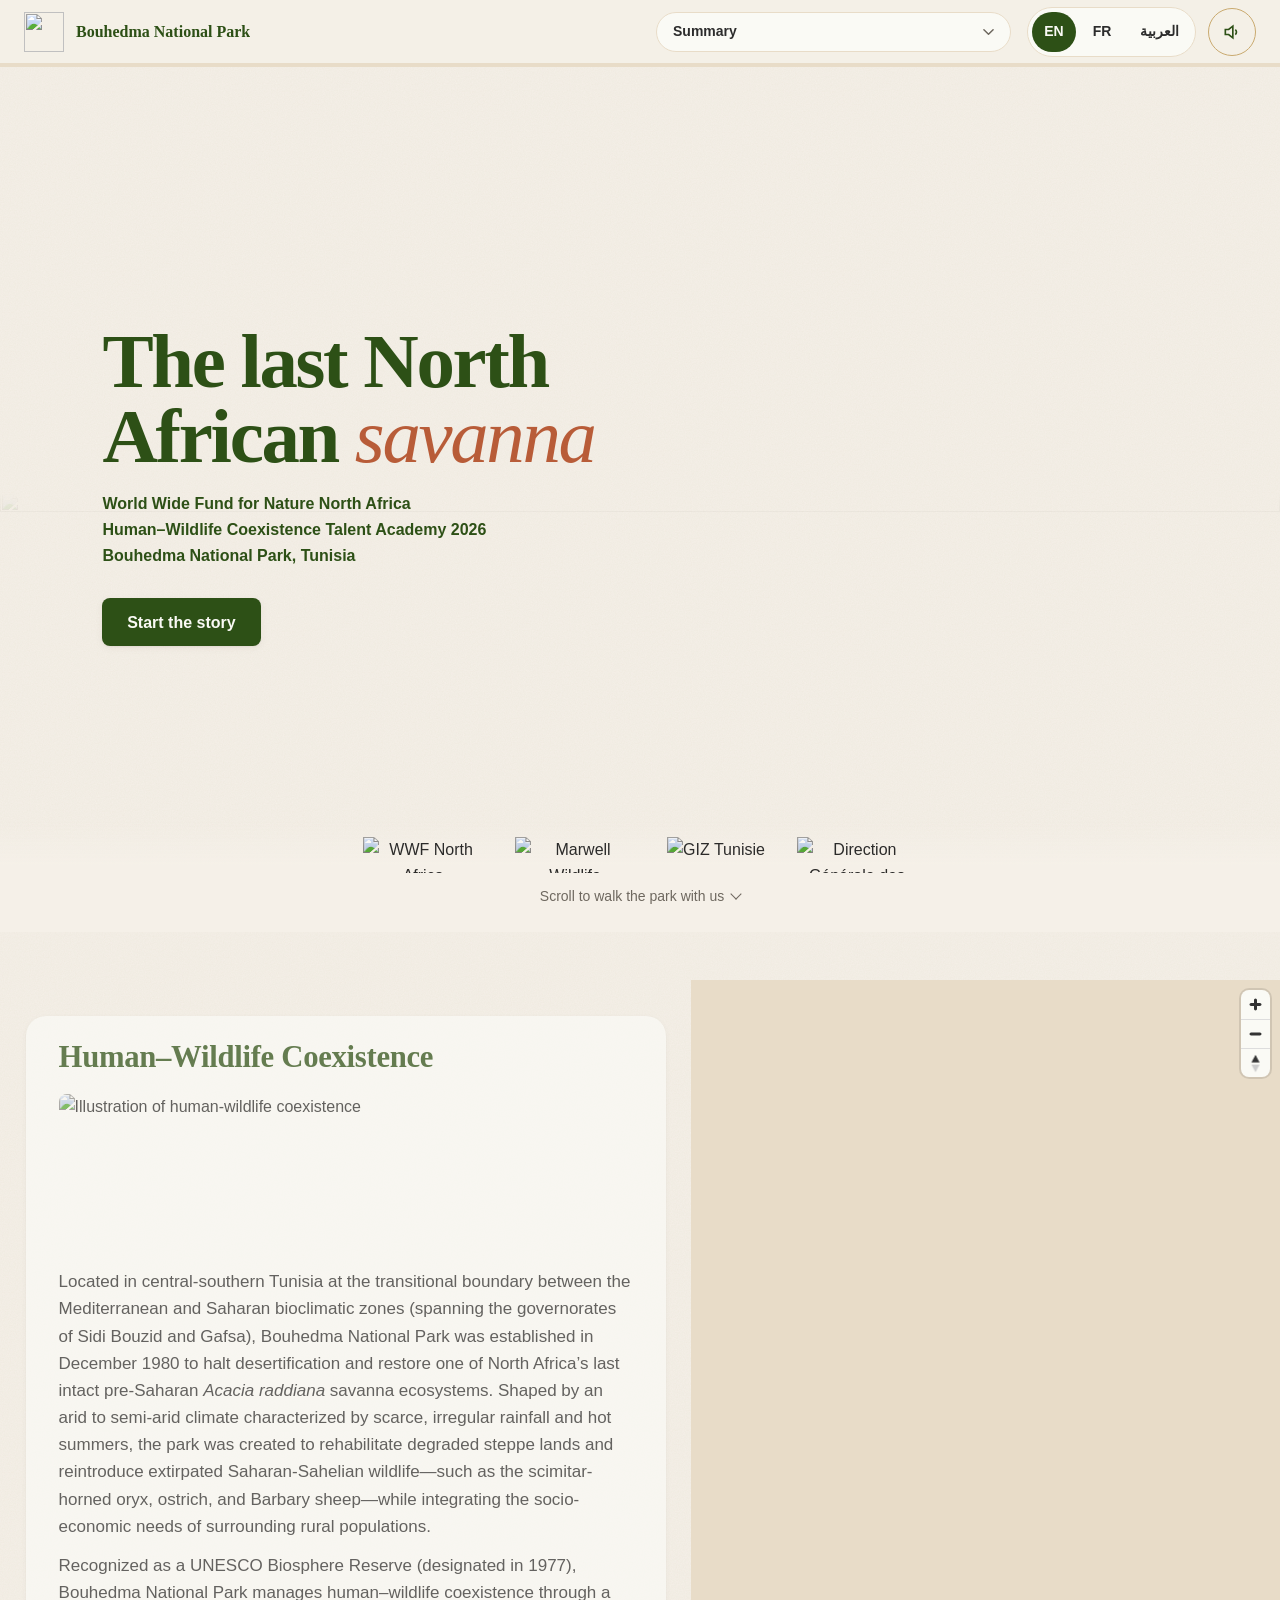
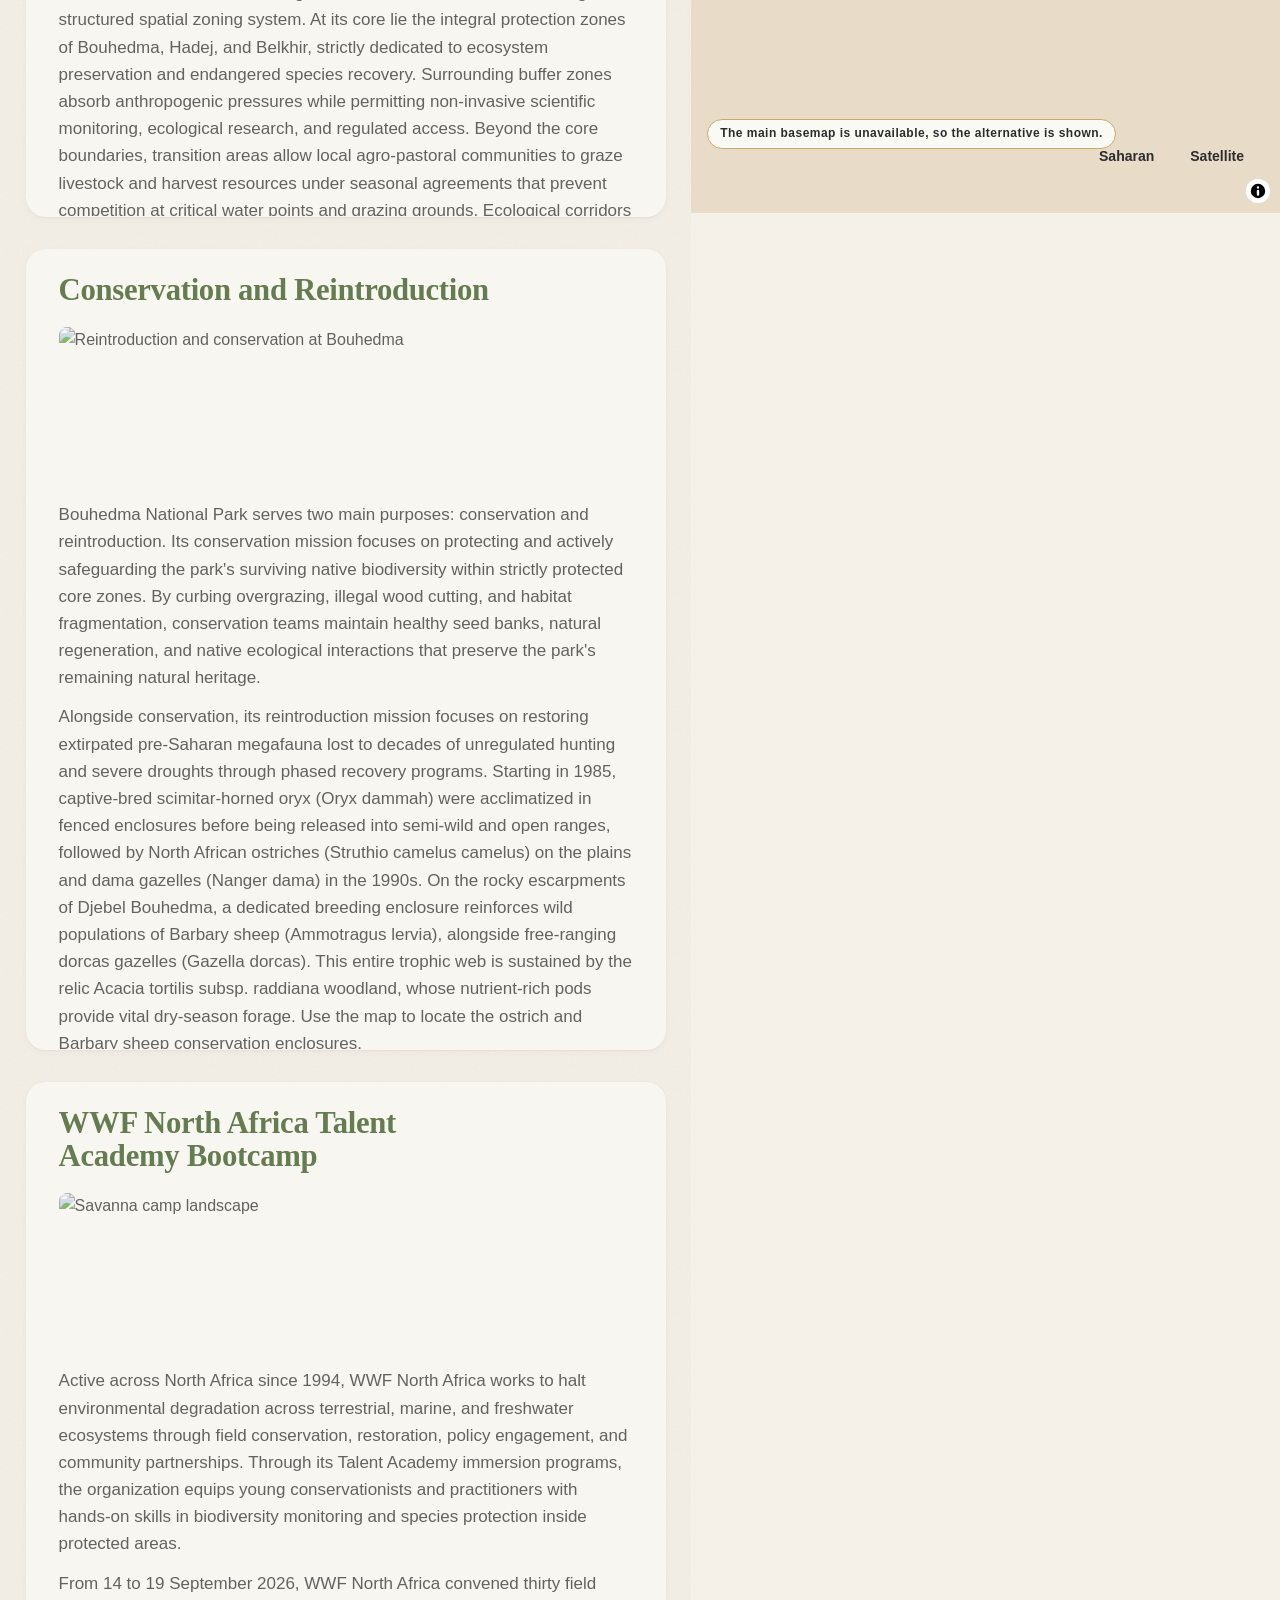
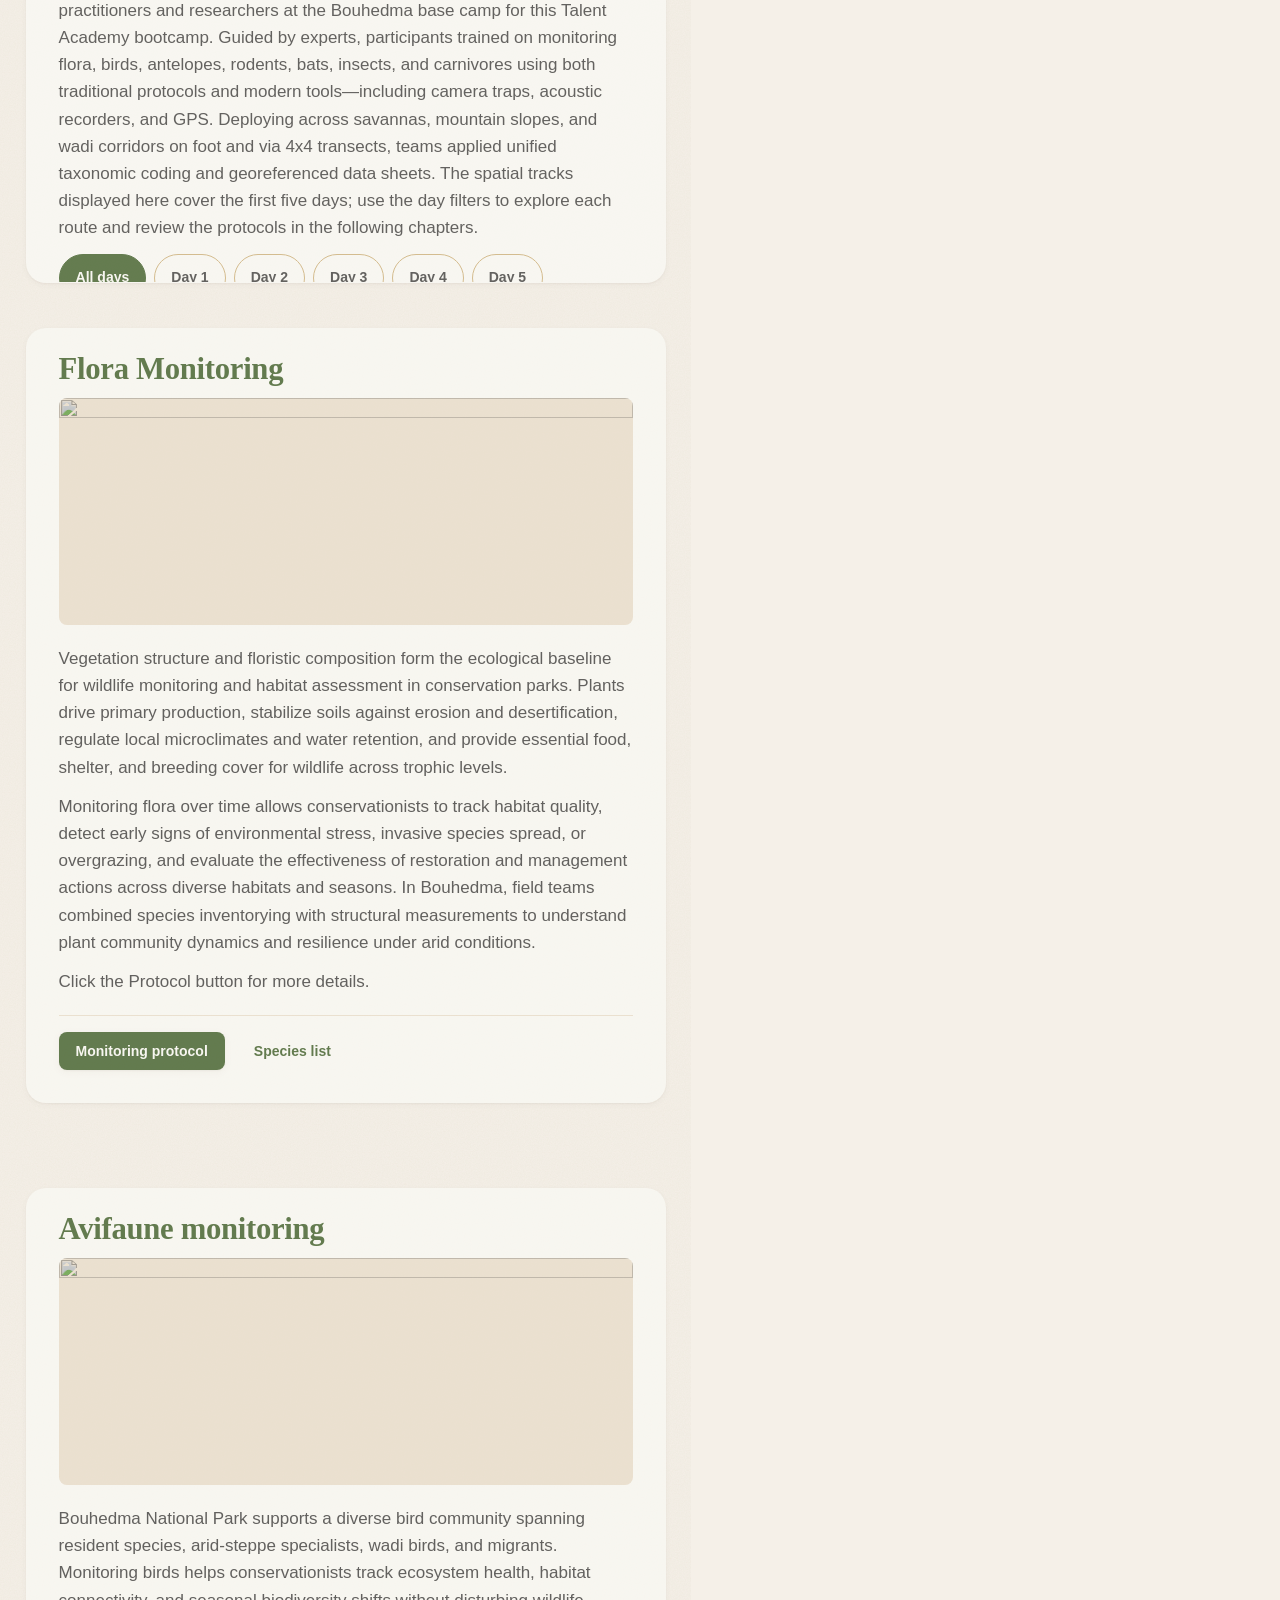
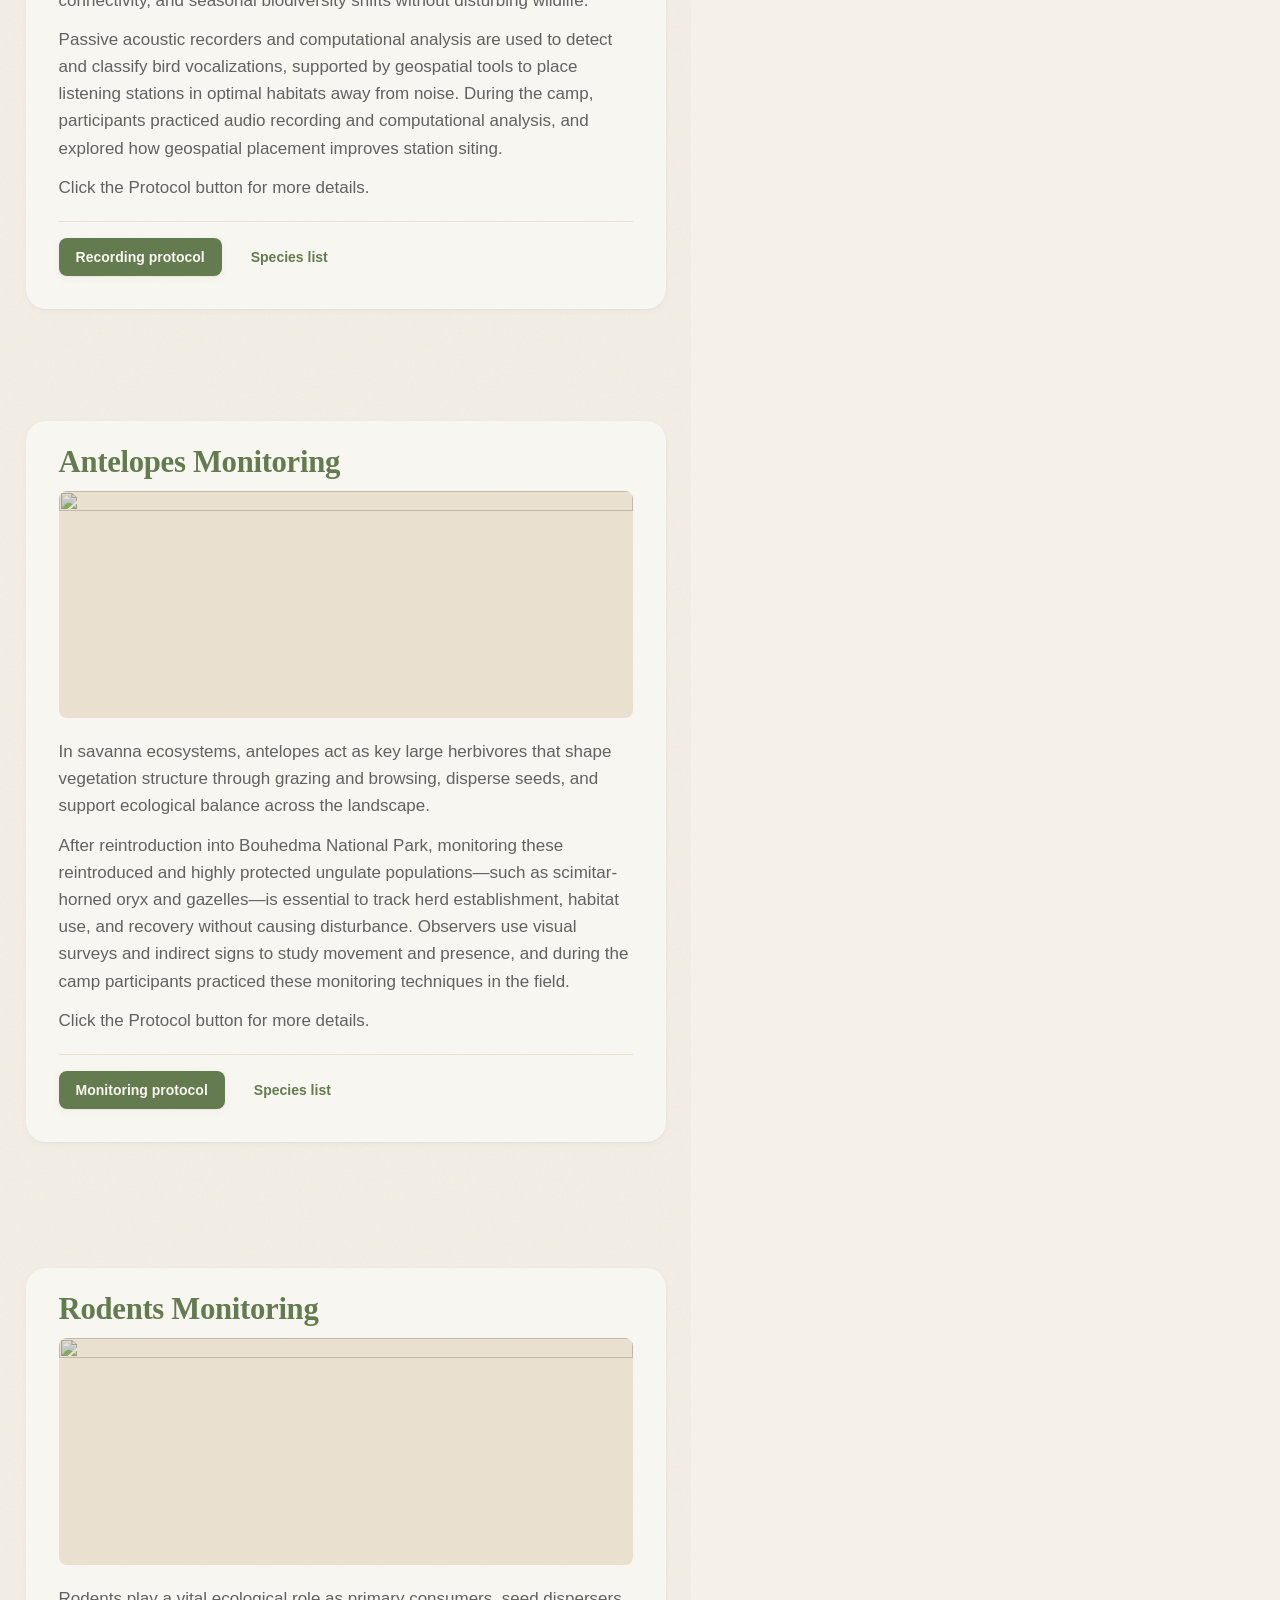
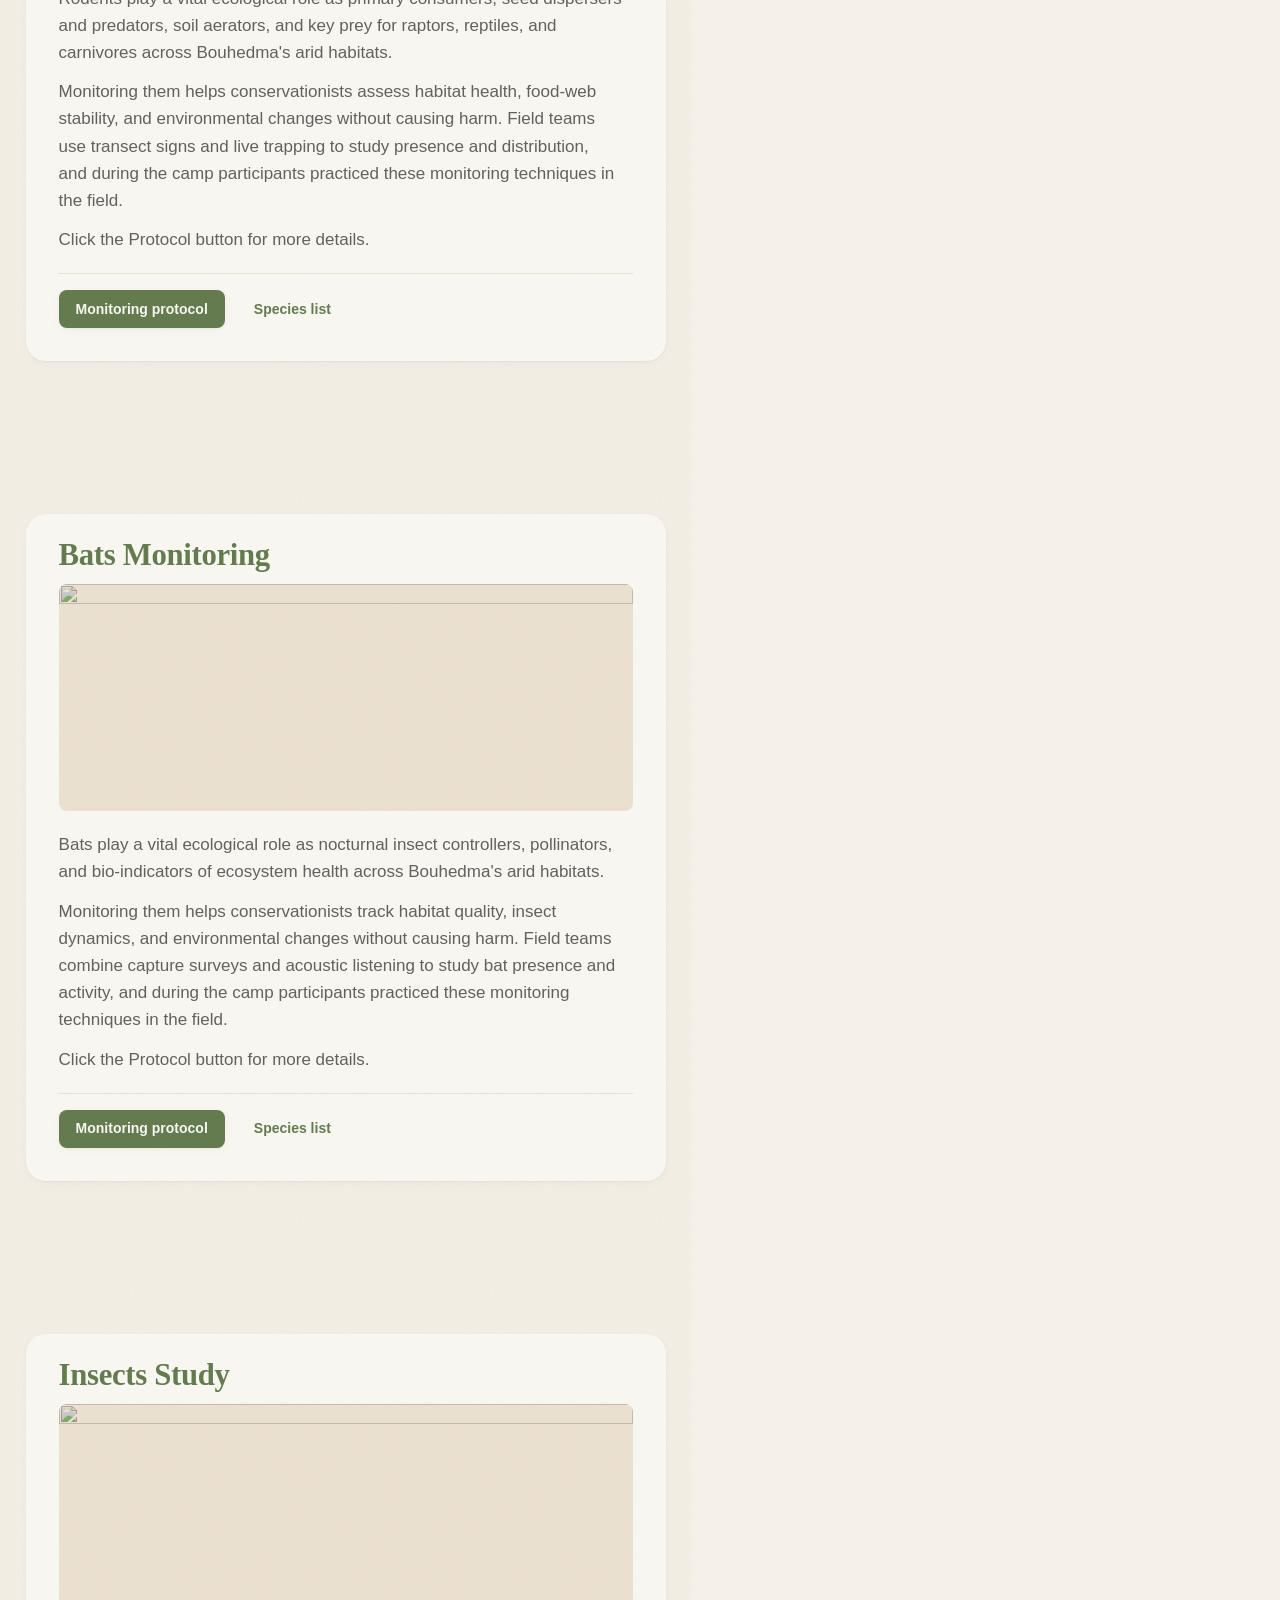
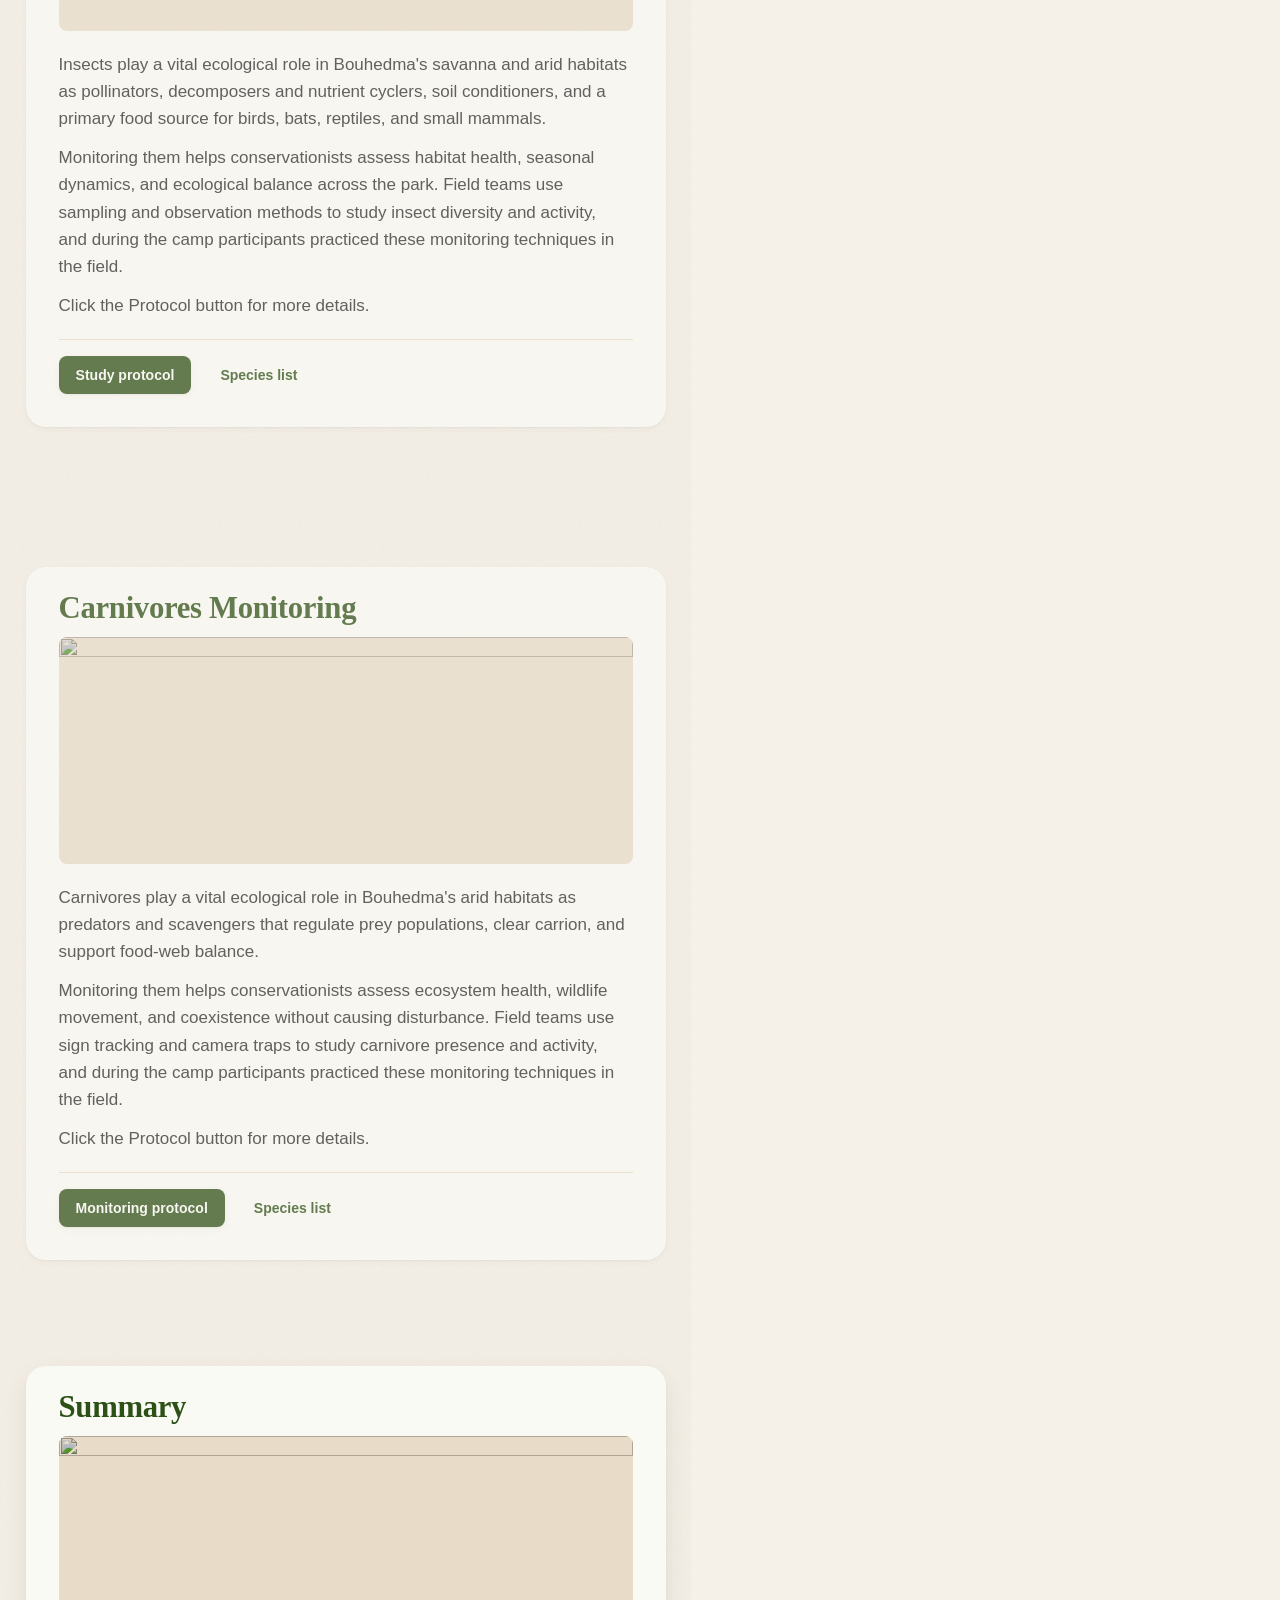
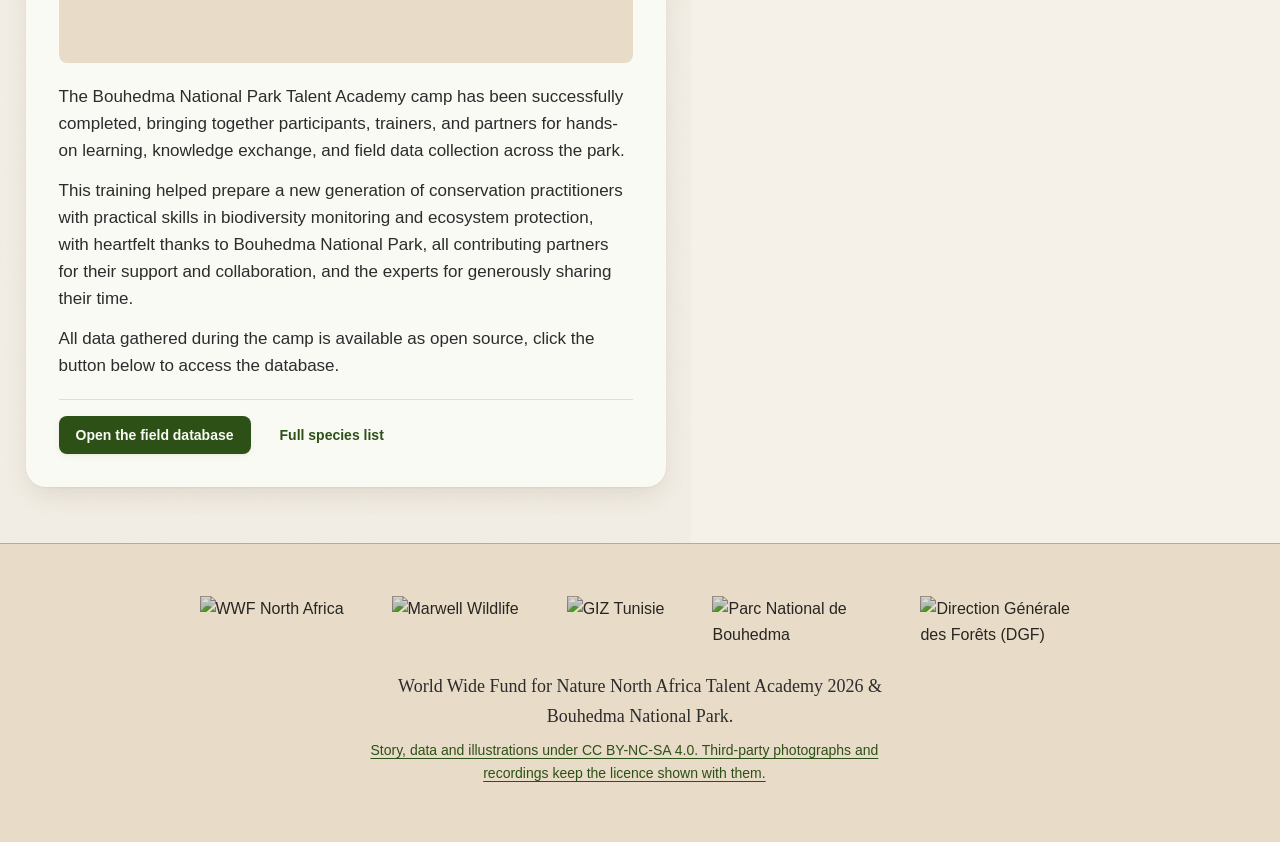
==== commit 16fd1c73: "Self-host fonts (all 26 font URLs 404'd) and refresh type, hero, chapter panels The CSS pointed at /" ====
--- a/index.html
+++ b/index.html
@@ -3,32 +3,36 @@
   <head>
     <meta charset="utf-8" />
     <meta name="viewport" content="width=device-width, initial-scale=1" />
-    <title>Bouhedma National Park</title>
+    <title>Bouhedma National Park — The last North African savanna</title>
     <meta
       name="description"
-      content="WWF Talent Academy 2026 in Bouhedma National Park, Tunisia."
+      content="An interactive story map of Bouhedma National Park, Tunisia: five days of wildlife and flora monitoring from the WWF North Africa Talent Academy 2026, with open field data."
     />
     <link rel="icon" type="image/png" href="Internal-data/ui-assets/favicon.png" />
+    <link rel="preload" as="font" type="font/woff2" href="Internal-data/fonts/fraunces-normal-400-700-latin.woff2" crossorigin />
+    <link rel="preload" as="font" type="font/woff2" href="Internal-data/fonts/source-sans-3-normal-400-700-latin.woff2" crossorigin />
+    <link rel="stylesheet" href="Internal-data/fonts/fonts.css" />
     <link
       rel="preload"
       as="image"
       href="Internal-data/ui-assets/banner.webp"
-      imagesrcset="Internal-data/ui-assets/banner.webp 2079w"
+      imagesrcset="Internal-data/ui-assets/banner.webp 905w"
       imagesizes="100vw"
       fetchpriority="high"
     />
     <meta name="theme-color" content="#F5F0E8" />
-    <link rel="canonical" href="" />
-    <link rel="alternate" hreflang="en" href="" />
-    <link rel="alternate" hreflang="fr" href="" />
-    <link rel="alternate" hreflang="ar" href="" />
-    <link rel="alternate" hreflang="x-default" href="" />
+    <link rel="canonical" href="https://bnpstorymap.vercel.app/" />
+    <link rel="alternate" hreflang="en" href="https://bnpstorymap.vercel.app/?lang=en" />
+    <link rel="alternate" hreflang="fr" href="https://bnpstorymap.vercel.app/?lang=fr" />
+    <link rel="alternate" hreflang="ar" href="https://bnpstorymap.vercel.app/?lang=ar" />
+    <link rel="alternate" hreflang="x-default" href="https://bnpstorymap.vercel.app/" />
     <meta property="og:type" content="website" />
-    <meta property="og:url" content="" />
+    <meta property="og:url" content="https://bnpstorymap.vercel.app/" />
     <meta property="og:site_name" content="Bouhedma National Park" />
-    <meta property="og:title" content="Bouhedma National Park" />
-    <meta property="og:description" content="text here" />
-    <meta property="og:image" content="Internal-data/ui-assets/banner.webp" />
+    <meta property="og:title" content="The last North African savanna — Bouhedma National Park" />
+    <meta property="og:description" content="Walk Bouhedma National Park through five days of field monitoring: oryx, gazelles, bats, carnivores, insects and acacia savanna, mapped from the WWF North Africa Talent Academy 2026." />
+    <meta property="og:image" content="https://bnpstorymap.vercel.app/Internal-data/ui-assets/banner.webp" />
+    <meta property="og:image:alt" content="Ink-wash illustration of an oryx beneath an acacia tree in the Bouhedma savanna" />
 
     <meta property="og:locale" content="en_GB" />
     <meta property="og:locale:alternate" content="fr_FR" />
@@ -67,4 +71,4 @@
 
   </body>
 </html>
-
+
--- a/Internal-data/fonts/fonts.css
+++ b/Internal-data/fonts/fonts.css
@@ -0,0 +1,175 @@
+/* Self-hosted from Google Fonts (SIL Open Font License). */
+/* arabic */
+@font-face {
+  font-family: 'Amiri';
+  font-style: normal;
+  font-weight: 400;
+  font-display: swap;
+  src: url(./amiri-normal-400-arabic.woff2) format('woff2');
+  unicode-range: U+0600-06FF, U+0750-077F, U+0870-0891, U+0897-08E1, U+08E3-08FF, U+200C-200E, U+2010-2011, U+204F, U+2E41, U+FB50-FDFF, U+FE70-FE74, U+FE76-FEFC, U+102E0-102FB, U+10E60-10E7E, U+10EC2-10EC7, U+10EC9-10EEE, U+10EF0-10EFF, U+1EE00-1EE03, U+1EE05-1EE1F, U+1EE21-1EE22, U+1EE24, U+1EE27, U+1EE29-1EE32, U+1EE34-1EE37, U+1EE39, U+1EE3B, U+1EE42, U+1EE47, U+1EE49, U+1EE4B, U+1EE4D-1EE4F, U+1EE51-1EE52, U+1EE54, U+1EE57, U+1EE59, U+1EE5B, U+1EE5D, U+1EE5F, U+1EE61-1EE62, U+1EE64, U+1EE67-1EE6A, U+1EE6C-1EE72, U+1EE74-1EE77, U+1EE79-1EE7C, U+1EE7E, U+1EE80-1EE89, U+1EE8B-1EE9B, U+1EEA1-1EEA3, U+1EEA5-1EEA9, U+1EEAB-1EEBB, U+1EEF0-1EEF1;
+}
+/* latin-ext */
+@font-face {
+  font-family: 'Amiri';
+  font-style: normal;
+  font-weight: 400;
+  font-display: swap;
+  src: url(./amiri-normal-400-latin-ext.woff2) format('woff2');
+  unicode-range: U+0100-02BA, U+02BD-02C5, U+02C7-02CC, U+02CE-02D7, U+02DD-02FF, U+0304, U+0308, U+0329, U+1D00-1DBF, U+1E00-1E9F, U+1EF2-1EFF, U+2020, U+20A0-20AB, U+20AD-20C4, U+2113, U+2C60-2C7F, U+A720-A7FF;
+}
+/* latin */
+@font-face {
+  font-family: 'Amiri';
+  font-style: normal;
+  font-weight: 400;
+  font-display: swap;
+  src: url(./amiri-normal-400-latin.woff2) format('woff2');
+  unicode-range: U+0000-00FF, U+0131, U+0152-0153, U+02BB-02BC, U+02C6, U+02DA, U+02DC, U+0304, U+0308, U+0329, U+2000-206F, U+20AC, U+2122, U+2191, U+2193, U+2212, U+2215, U+FEFF, U+FFFD;
+}
+/* arabic */
+@font-face {
+  font-family: 'Amiri';
+  font-style: normal;
+  font-weight: 700;
+  font-display: swap;
+  src: url(./amiri-normal-700-arabic.woff2) format('woff2');
+  unicode-range: U+0600-06FF, U+0750-077F, U+0870-0891, U+0897-08E1, U+08E3-08FF, U+200C-200E, U+2010-2011, U+204F, U+2E41, U+FB50-FDFF, U+FE70-FE74, U+FE76-FEFC, U+102E0-102FB, U+10E60-10E7E, U+10EC2-10EC7, U+10EC9-10EEE, U+10EF0-10EFF, U+1EE00-1EE03, U+1EE05-1EE1F, U+1EE21-1EE22, U+1EE24, U+1EE27, U+1EE29-1EE32, U+1EE34-1EE37, U+1EE39, U+1EE3B, U+1EE42, U+1EE47, U+1EE49, U+1EE4B, U+1EE4D-1EE4F, U+1EE51-1EE52, U+1EE54, U+1EE57, U+1EE59, U+1EE5B, U+1EE5D, U+1EE5F, U+1EE61-1EE62, U+1EE64, U+1EE67-1EE6A, U+1EE6C-1EE72, U+1EE74-1EE77, U+1EE79-1EE7C, U+1EE7E, U+1EE80-1EE89, U+1EE8B-1EE9B, U+1EEA1-1EEA3, U+1EEA5-1EEA9, U+1EEAB-1EEBB, U+1EEF0-1EEF1;
+}
+/* latin-ext */
+@font-face {
+  font-family: 'Amiri';
+  font-style: normal;
+  font-weight: 700;
+  font-display: swap;
+  src: url(./amiri-normal-700-latin-ext.woff2) format('woff2');
+  unicode-range: U+0100-02BA, U+02BD-02C5, U+02C7-02CC, U+02CE-02D7, U+02DD-02FF, U+0304, U+0308, U+0329, U+1D00-1DBF, U+1E00-1E9F, U+1EF2-1EFF, U+2020, U+20A0-20AB, U+20AD-20C4, U+2113, U+2C60-2C7F, U+A720-A7FF;
+}
+/* latin */
+@font-face {
+  font-family: 'Amiri';
+  font-style: normal;
+  font-weight: 700;
+  font-display: swap;
+  src: url(./amiri-normal-700-latin.woff2) format('woff2');
+  unicode-range: U+0000-00FF, U+0131, U+0152-0153, U+02BB-02BC, U+02C6, U+02DA, U+02DC, U+0304, U+0308, U+0329, U+2000-206F, U+20AC, U+2122, U+2191, U+2193, U+2212, U+2215, U+FEFF, U+FFFD;
+}
+/* latin-ext */
+@font-face {
+  font-family: 'Fraunces';
+  font-style: italic;
+  font-weight: 400 700;
+  font-display: swap;
+  src: url(./fraunces-italic-400-700-latin-ext.woff2) format('woff2');
+  unicode-range: U+0100-02BA, U+02BD-02C5, U+02C7-02CC, U+02CE-02D7, U+02DD-02FF, U+0304, U+0308, U+0329, U+1D00-1DBF, U+1E00-1E9F, U+1EF2-1EFF, U+2020, U+20A0-20AB, U+20AD-20C4, U+2113, U+2C60-2C7F, U+A720-A7FF;
+}
+/* latin */
+@font-face {
+  font-family: 'Fraunces';
+  font-style: italic;
+  font-weight: 400 700;
+  font-display: swap;
+  src: url(./fraunces-italic-400-700-latin.woff2) format('woff2');
+  unicode-range: U+0000-00FF, U+0131, U+0152-0153, U+02BB-02BC, U+02C6, U+02DA, U+02DC, U+0304, U+0308, U+0329, U+2000-206F, U+20AC, U+2122, U+2191, U+2193, U+2212, U+2215, U+FEFF, U+FFFD;
+}
+/* latin-ext */
+@font-face {
+  font-family: 'Fraunces';
+  font-style: normal;
+  font-weight: 400 700;
+  font-display: swap;
+  src: url(./fraunces-normal-400-700-latin-ext.woff2) format('woff2');
+  unicode-range: U+0100-02BA, U+02BD-02C5, U+02C7-02CC, U+02CE-02D7, U+02DD-02FF, U+0304, U+0308, U+0329, U+1D00-1DBF, U+1E00-1E9F, U+1EF2-1EFF, U+2020, U+20A0-20AB, U+20AD-20C4, U+2113, U+2C60-2C7F, U+A720-A7FF;
+}
+/* latin */
+@font-face {
+  font-family: 'Fraunces';
+  font-style: normal;
+  font-weight: 400 700;
+  font-display: swap;
+  src: url(./fraunces-normal-400-700-latin.woff2) format('woff2');
+  unicode-range: U+0000-00FF, U+0131, U+0152-0153, U+02BB-02BC, U+02C6, U+02DA, U+02DC, U+0304, U+0308, U+0329, U+2000-206F, U+20AC, U+2122, U+2191, U+2193, U+2212, U+2215, U+FEFF, U+FFFD;
+}
+/* latin-ext */
+@font-face {
+  font-family: 'JetBrains Mono';
+  font-style: normal;
+  font-weight: 400 600;
+  font-display: swap;
+  src: url(./jetbrains-mono-normal-400-600-latin-ext.woff2) format('woff2');
+  unicode-range: U+0100-02BA, U+02BD-02C5, U+02C7-02CC, U+02CE-02D7, U+02DD-02FF, U+0304, U+0308, U+0329, U+1D00-1DBF, U+1E00-1E9F, U+1EF2-1EFF, U+2020, U+20A0-20AB, U+20AD-20C4, U+2113, U+2C60-2C7F, U+A720-A7FF;
+}
+/* latin */
+@font-face {
+  font-family: 'JetBrains Mono';
+  font-style: normal;
+  font-weight: 400 600;
+  font-display: swap;
+  src: url(./jetbrains-mono-normal-400-600-latin.woff2) format('woff2');
+  unicode-range: U+0000-00FF, U+0131, U+0152-0153, U+02BB-02BC, U+02C6, U+02DA, U+02DC, U+0304, U+0308, U+0329, U+2000-206F, U+20AC, U+2122, U+2191, U+2193, U+2212, U+2215, U+FEFF, U+FFFD;
+}
+/* arabic */
+@font-face {
+  font-family: 'Noto Sans Arabic';
+  font-style: normal;
+  font-weight: 400 700;
+  font-stretch: 100%;
+  font-display: swap;
+  src: url(./noto-sans-arabic-normal-400-700-arabic.woff2) format('woff2');
+  unicode-range: U+0600-06FF, U+0750-077F, U+0870-0891, U+0897-08E1, U+08E3-08FF, U+200C-200E, U+2010-2011, U+204F, U+2E41, U+FB50-FDFF, U+FE70-FE74, U+FE76-FEFC, U+102E0-102FB, U+10E60-10E7E, U+10EC2-10EC7, U+10EC9-10EEE, U+10EF0-10EFF, U+1EE00-1EE03, U+1EE05-1EE1F, U+1EE21-1EE22, U+1EE24, U+1EE27, U+1EE29-1EE32, U+1EE34-1EE37, U+1EE39, U+1EE3B, U+1EE42, U+1EE47, U+1EE49, U+1EE4B, U+1EE4D-1EE4F, U+1EE51-1EE52, U+1EE54, U+1EE57, U+1EE59, U+1EE5B, U+1EE5D, U+1EE5F, U+1EE61-1EE62, U+1EE64, U+1EE67-1EE6A, U+1EE6C-1EE72, U+1EE74-1EE77, U+1EE79-1EE7C, U+1EE7E, U+1EE80-1EE89, U+1EE8B-1EE9B, U+1EEA1-1EEA3, U+1EEA5-1EEA9, U+1EEAB-1EEBB, U+1EEF0-1EEF1;
+}
+/* latin-ext */
+@font-face {
+  font-family: 'Noto Sans Arabic';
+  font-style: normal;
+  font-weight: 400 700;
+  font-stretch: 100%;
+  font-display: swap;
+  src: url(./noto-sans-arabic-normal-400-700-latin-ext.woff2) format('woff2');
+  unicode-range: U+0100-02BA, U+02BD-02C5, U+02C7-02CC, U+02CE-02D7, U+02DD-02FF, U+0304, U+0308, U+0329, U+1D00-1DBF, U+1E00-1E9F, U+1EF2-1EFF, U+2020, U+20A0-20AB, U+20AD-20C4, U+2113, U+2C60-2C7F, U+A720-A7FF;
+}
+/* latin */
+@font-face {
+  font-family: 'Noto Sans Arabic';
+  font-style: normal;
+  font-weight: 400 700;
+  font-stretch: 100%;
+  font-display: swap;
+  src: url(./noto-sans-arabic-normal-400-700-latin.woff2) format('woff2');
+  unicode-range: U+0000-00FF, U+0131, U+0152-0153, U+02BB-02BC, U+02C6, U+02DA, U+02DC, U+0304, U+0308, U+0329, U+2000-206F, U+20AC, U+2122, U+2191, U+2193, U+2212, U+2215, U+FEFF, U+FFFD;
+}
+/* latin-ext */
+@font-face {
+  font-family: 'Source Sans 3';
+  font-style: italic;
+  font-weight: 400 700;
+  font-display: swap;
+  src: url(./source-sans-3-italic-400-700-latin-ext.woff2) format('woff2');
+  unicode-range: U+0100-02BA, U+02BD-02C5, U+02C7-02CC, U+02CE-02D7, U+02DD-02FF, U+0304, U+0308, U+0329, U+1D00-1DBF, U+1E00-1E9F, U+1EF2-1EFF, U+2020, U+20A0-20AB, U+20AD-20C4, U+2113, U+2C60-2C7F, U+A720-A7FF;
+}
+/* latin */
+@font-face {
+  font-family: 'Source Sans 3';
+  font-style: italic;
+  font-weight: 400 700;
+  font-display: swap;
+  src: url(./source-sans-3-italic-400-700-latin.woff2) format('woff2');
+  unicode-range: U+0000-00FF, U+0131, U+0152-0153, U+02BB-02BC, U+02C6, U+02DA, U+02DC, U+0304, U+0308, U+0329, U+2000-206F, U+20AC, U+2122, U+2191, U+2193, U+2212, U+2215, U+FEFF, U+FFFD;
+}
+/* latin-ext */
+@font-face {
+  font-family: 'Source Sans 3';
+  font-style: normal;
+  font-weight: 400 700;
+  font-display: swap;
+  src: url(./source-sans-3-normal-400-700-latin-ext.woff2) format('woff2');
+  unicode-range: U+0100-02BA, U+02BD-02C5, U+02C7-02CC, U+02CE-02D7, U+02DD-02FF, U+0304, U+0308, U+0329, U+1D00-1DBF, U+1E00-1E9F, U+1EF2-1EFF, U+2020, U+20A0-20AB, U+20AD-20C4, U+2113, U+2C60-2C7F, U+A720-A7FF;
+}
+/* latin */
+@font-face {
+  font-family: 'Source Sans 3';
+  font-style: normal;
+  font-weight: 400 700;
+  font-display: swap;
+  src: url(./source-sans-3-normal-400-700-latin.woff2) format('woff2');
+  unicode-range: U+0000-00FF, U+0131, U+0152-0153, U+02BB-02BC, U+02C6, U+02DA, U+02DC, U+0304, U+0308, U+0329, U+2000-206F, U+20AC, U+2122, U+2191, U+2193, U+2212, U+2215, U+FEFF, U+FFFD;
+}
--- a/Internal-data/css/main-Crw19VBs.css
+++ b/Internal-data/css/main-Crw19VBs.css
@@ -19,8 +19,8 @@
   --color-night-amber: #E8A838;
   --color-night-ultraviolet: #9D72FF;
   --color-night-infrared: #E63946;
-  --font-serif-heading: "Playfair Display", "Cormorant Garamond", Georgia, serif;
-  --font-sans-body: "Source Sans 3", "Inter", -apple-system, sans-serif;
+  --font-serif-heading: "Fraunces", Georgia, "Times New Roman", serif;
+  --font-sans-body: "Source Sans 3", -apple-system, "Segoe UI", sans-serif;
   --font-mono-code: "JetBrains Mono", "Fira Code", monospace;
   --font-arabic-heading: "Amiri", "Noto Naskh Arabic", serif;
   --font-arabic-body: "Noto Sans Arabic", -apple-system, sans-serif;
@@ -44,9 +44,9 @@
   --radius-md: 8px;
   --radius-lg: 16px;
   --radius-full: 9999px;
-  --shadow-subtle: 0 2px 8px rgba(44, 44, 44, .05);
-  --shadow-card: 0 8px 24px rgba(44, 44, 44, .08);
-  --shadow-floating: 0 16px 40px rgba(44, 44, 44, .12);
+  --shadow-subtle: 0 1px 2px rgba(74, 56, 28, .06), 0 2px 8px rgba(74, 56, 28, .05);
+  --shadow-card: 0 1px 2px rgba(74, 56, 28, .06), 0 10px 28px -6px rgba(74, 56, 28, .14);
+  --shadow-floating: 0 2px 4px rgba(74, 56, 28, .08), 0 18px 44px -8px rgba(74, 56, 28, .22);
   --shadow-night-glow: 0 0 20px rgba(232, 168, 56, .25);
   --transition-fast: .15s cubic-bezier(.4, 0, .2, 1);
   --transition-smooth: .35s cubic-bezier(.25, 1, .5, 1);
@@ -124,109 +124,7 @@
   }
 }
 
-@font-face {
-  font-family: Playfair Display;
-  font-style: normal;
-  font-display: swap;
-  font-weight: 600;
-  src: url(/assets/playfair-display-latin-600-normal-CZLGqjJe.woff2) format("woff2"),url(/assets/playfair-display-latin-600-normal-CxxueQ0Z.woff) format("woff");
-}
-
-@font-face {
-  font-family: Playfair Display;
-  font-style: normal;
-  font-display: swap;
-  font-weight: 700;
-  src: url(/assets/playfair-display-latin-700-normal-CuDiGg7c.woff2) format("woff2"),url(/assets/playfair-display-latin-700-normal-Bc_1Q1cG.woff) format("woff");
-}
-
-@font-face {
-  font-family: Playfair Display;
-  font-style: italic;
-  font-display: swap;
-  font-weight: 600;
-  src: url(/assets/playfair-display-latin-600-italic-Bvp5b4iR.woff2) format("woff2"),url(/assets/playfair-display-latin-600-italic-BFV_U8S6.woff) format("woff");
-}
-
-@font-face {
-  font-family: "Source Sans 3";
-  font-style: normal;
-  font-display: swap;
-  font-weight: 400;
-  src: url(/assets/source-sans-3-latin-400-normal-DQi5PRDE.woff2) format("woff2"),url(/assets/source-sans-3-latin-400-normal-RR2C27NP.woff) format("woff");
-}
-
-@font-face {
-  font-family: "Source Sans 3";
-  font-style: italic;
-  font-display: swap;
-  font-weight: 400;
-  src: url(/assets/source-sans-3-latin-400-italic-bFKvakRX.woff2) format("woff2"),url(/assets/source-sans-3-latin-400-italic-V6AhVXnr.woff) format("woff");
-}
-
-@font-face {
-  font-family: "Source Sans 3";
-  font-style: normal;
-  font-display: swap;
-  font-weight: 600;
-  src: url(/assets/source-sans-3-latin-600-normal-DeckBYAU.woff2) format("woff2"),url(/assets/source-sans-3-latin-600-normal-Ck0n4g8U.woff) format("woff");
-}
-
-@font-face {
-  font-family: "Source Sans 3";
-  font-style: normal;
-  font-display: swap;
-  font-weight: 700;
-  src: url(/assets/source-sans-3-latin-700-normal-CkzU-mV9.woff2) format("woff2"),url(/assets/source-sans-3-latin-700-normal-B-h9tW5h.woff) format("woff");
-}
-
-@font-face {
-  font-family: JetBrains Mono;
-  font-style: normal;
-  font-display: swap;
-  font-weight: 400;
-  src: url(/assets/jetbrains-mono-latin-400-normal-V6pRDFza.woff2) format("woff2"),url(/assets/jetbrains-mono-latin-400-normal-6-qcROiO.woff) format("woff");
-}
-
-@font-face {
-  font-family: JetBrains Mono;
-  font-style: normal;
-  font-display: swap;
-  font-weight: 500;
-  src: url(/assets/jetbrains-mono-latin-500-normal-BWZEU5yA.woff2) format("woff2"),url(/assets/jetbrains-mono-latin-500-normal-CJOVTJB7.woff) format("woff");
-}
-
-@font-face {
-  font-family: Amiri;
-  font-style: normal;
-  font-display: swap;
-  font-weight: 400;
-  src: url(/assets/amiri-arabic-400-normal-D0NIBXga.woff2) format("woff2"),url(/assets/amiri-arabic-400-normal-C_1DQziU.woff) format("woff");
-}
-
-@font-face {
-  font-family: Amiri;
-  font-style: normal;
-  font-display: swap;
-  font-weight: 700;
-  src: url(/assets/amiri-arabic-700-normal-D8FrblyB.woff2) format("woff2"),url(/assets/amiri-arabic-700-normal-dUd6sHq-.woff) format("woff");
-}
-
-@font-face {
-  font-family: Noto Sans Arabic;
-  font-style: normal;
-  font-display: swap;
-  font-weight: 400;
-  src: url(/assets/noto-sans-arabic-arabic-400-normal-AAMxebZb.woff2) format("woff2"),url(/assets/noto-sans-arabic-arabic-400-normal-hsqIUL9Q.woff) format("woff");
-}
-
-@font-face {
-  font-family: Noto Sans Arabic;
-  font-style: normal;
-  font-display: swap;
-  font-weight: 700;
-  src: url(/assets/noto-sans-arabic-arabic-700-normal-3CqrwsiZ.woff2) format("woff2"),url(/assets/noto-sans-arabic-arabic-700-normal-DXnsSW3z.woff) format("woff");
-}
+/* Font files are self-hosted in Internal-data/fonts/fonts.css (linked from index.html). */
 
 body {
   font-family: var(--font-sans-body);
@@ -244,8 +142,10 @@
 h3,
 h4 {
   font-family: var(--font-serif-heading);
-  font-weight: 700;
-  line-height: 1.2;
+  font-weight: 600;
+  font-optical-sizing: auto;
+  line-height: 1.15;
+  letter-spacing: -.015em;
   color: var(--color-brand-primary);
   text-wrap: balance;
 }
@@ -264,6 +164,11 @@
 
 p {
   max-inline-size: 68ch;
+  text-wrap: pretty;
+}
+
+em {
+  font-style: italic;
 }
 
 a {
@@ -325,6 +230,8 @@
 :root {
   --nav-height: 64px;
   --progress-height: 3px;
+  /* Faint paper fibre so the field-journal pages don't read as flat screen colour. */
+  --paper-grain: url("data:image/svg+xml,%3Csvg xmlns='http://www.w3.org/2000/svg' width='180' height='180'%3E%3Cfilter id='n'%3E%3CfeTurbulence type='fractalNoise' baseFrequency='.85' numOctaves='3' stitchTiles='stitch'/%3E%3CfeColorMatrix values='0 0 0 0 .35 0 0 0 0 .27 0 0 0 0 .15 0 0 0 .07 0'/%3E%3C/filter%3E%3Crect width='100%25' height='100%25' filter='url(%23n)'/%3E%3C/svg%3E");
   --split-narrative: 54%;
   --split-map: 46%;
   --touch-target: 48px;
@@ -604,7 +511,7 @@
   flex: 0 0 var(--split-narrative);
   inline-size: var(--split-narrative);
   min-inline-size: 0;
-  background: var(--color-canvas-bg);
+  background: var(--paper-grain), var(--color-canvas-bg);
   transition: background-color var(--transition-theme);
 }
 
@@ -780,15 +687,35 @@
 }
 
 .nav-bar__breadcrumb select {
+  -webkit-appearance: none;
+  appearance: none;
   max-inline-size: min(28ch,100%);
-  min-block-size: 36px;
-  padding-inline: var(--space-xs);
-  background: transparent;
+  min-block-size: 40px;
+  padding-inline: var(--space-md) calc(var(--space-md) + 18px);
+  background: var(--color-canvas-surface) url("data:image/svg+xml,%3Csvg xmlns='http://www.w3.org/2000/svg' viewBox='0 0 12 8'%3E%3Cpath d='M1 1.5 6 6.5l5-5' fill='none' stroke='%236E685F' stroke-width='1.6' stroke-linecap='round' stroke-linejoin='round'/%3E%3C/svg%3E") no-repeat right var(--space-md) center / 11px 8px;
   color: var(--color-text-primary);
-  border: 1px solid var(--color-canvas-sunken);
-  border-radius: var(--radius-sm);
+  border: 1.5px solid var(--color-canvas-sunken);
+  border-radius: var(--radius-full);
   font: inherit;
   font-size: var(--text-caption);
+  font-weight: 600;
+  text-overflow: ellipsis;
+  cursor: pointer;
+  transition: border-color var(--transition-fast),background-color var(--transition-fast);
+}
+
+.nav-bar__breadcrumb select:hover {
+  border-color: var(--color-brand-gold);
+}
+
+html[dir=rtl] .nav-bar__breadcrumb select {
+  background-position: left var(--space-md) center;
+}
+
+html[data-theme=night] .nav-bar__breadcrumb select {
+  background-color: var(--color-night-surface);
+  color: var(--color-night-text-primary);
+  border-color: var(--color-night-border);
 }
 
 @media (min-width: 1024px) {
@@ -826,8 +753,15 @@
 }
 
 .btn-primary:hover {
-  transform: translateY(-2px);
+  background: color-mix(in srgb,var(--color-brand-primary) 88%,var(--color-brand-secondary));
+  transform: translateY(-1px);
   box-shadow: var(--shadow-card);
+}
+
+.btn:active:not([disabled]) {
+  transform: translateY(1px) scale(.98);
+  box-shadow: none;
+  transition-duration: .06s;
 }
 
 .btn-secondary {
@@ -892,39 +826,40 @@
   margin-inline: auto;
   padding: var(--space-xl);
   background: var(--color-canvas-surface);
-  border: 1px solid var(--color-canvas-sunken);
-  border-radius: var(--radius-lg);
-  box-shadow: var(--shadow-card);
+  border: 1px solid transparent;
+  border-radius: 20px;
   display: flex;
   flex-direction: column;
   gap: var(--space-md);
   box-shadow: var(--shadow-subtle);
+  opacity: .72;
   transform: translateY(20px);
-  transition: transform .4s cubic-bezier(.16,1,.3,1),background-color var(--transition-theme),border-color var(--transition-theme),box-shadow var(--transition-theme);
+  transition: transform .5s cubic-bezier(.16,1,.3,1),opacity .5s cubic-bezier(.16,1,.3,1),background-color var(--transition-theme),border-color var(--transition-theme),box-shadow var(--transition-theme);
 }
 
 .chapter-card--image-banner {
   position: relative;
 }
 
+/* Title sits above the illustration: overlaid text collided with the drawings
+   and became unreadable on light plates in night mode. */
 .chapter-card--image-banner .chapter-card__visual {
   position: relative;
+  display: flex;
+  flex-direction: column;
+  gap: var(--space-sm);
 }
 
 .chapter-card--image-banner .chapter-card__header {
-  position: absolute;
-  inset-block-start: 50%;
-  inset-inline: 0;
-  z-index: 2;
-  align-items: center;
-  padding: var(--space-sm) var(--space-md);
-  border-radius: 0;
+  position: static;
+  align-items: flex-start;
+  padding: 0;
   background: transparent;
-  text-align: center;
-  transform: translateY(-50%);
+  text-align: start;
 }
 
 .chapter-card.is-active {
+  opacity: 1;
   transform: translateY(0);
   box-shadow: var(--shadow-card);
 }
@@ -1070,8 +1005,8 @@
   margin-block-start: var(--space-xs);
   border-radius: var(--radius-md);
   mix-blend-mode: multiply;
-}
-
+}
+
 .chapter-card__narrative p+p {
   margin-block-start: var(--space-md);
 }
@@ -1572,7 +1507,7 @@
   min-block-size: calc(100svh + 5rem);
   padding-block-start: calc(var(--nav-height) + var(--progress-height));
   overflow: hidden;
-  background: var(--color-canvas-bg);
+  background: var(--paper-grain), var(--color-canvas-bg);
   text-align: center;
 }
 
@@ -1599,10 +1534,17 @@
 
 .cover__title {
   margin: 0;
+  max-inline-size: 14ch;
   font-size: var(--text-hero);
-  line-height: 1.02;
-  letter-spacing: -.025em;
+  font-weight: 600;
+  line-height: .98;
+  letter-spacing: -.03em;
   color: var(--color-brand-primary);
+}
+
+.cover__title em {
+  font-weight: 400;
+  color: var(--color-brand-clay);
 }
 
 html[lang=ar] .cover__title {
@@ -1637,7 +1579,7 @@
   color: var(--color-text-primary);
 }
 
-.cover__event span:first-child {
+.cover__event span:first-child {
   white-space: pre-line;
   font-weight: 600;
   color: var(--color-brand-primary);
@@ -1661,17 +1603,27 @@
   margin-block-start: clamp(-420px,-24vw,-180px);
   transform: translateY(-72px);
   pointer-events: none;
+  /* The transform isolates this layer, so the blend has to live here, not on the img. */
+  mix-blend-mode: multiply;
+}
+
+/* Mirror the plate in Arabic so the acacia sits opposite the right-aligned title.
+   The mask and wash animation mirror with it, so RTL needs no separate mask. */
+html[dir=rtl] .cover__plate {
+  transform: translateY(-72px) scaleX(-1);
 }
 
 .cover__plate img {
   display: block;
   inline-size: 100%;
-  block-size: clamp(300px,54vh,620px);
+  /* Box follows the drawing's own ratio, so the fade below lands on the paper, not on empty letterbox. */
+  block-size: auto;
+  max-block-size: 620px;
   object-fit: contain;
   object-position: 50% 100%;
   mix-blend-mode: multiply;
-  -webkit-mask-image: linear-gradient(to bottom,transparent 0,var(--color-text-primary) 12%);
-  mask-image: linear-gradient(to bottom,transparent 0,var(--color-text-primary) 12%);
+  -webkit-mask-image: linear-gradient(to bottom,transparent 0,var(--color-text-primary) 45%);
+  mask-image: linear-gradient(to bottom,transparent 0,var(--color-text-primary) 45%);
 }
 
 .cover__foot {
@@ -1683,7 +1635,7 @@
   padding-block: var(--space-md) var(--space-lg);
   padding-inline: var(--space-md);
   background: linear-gradient(to bottom,transparent,var(--color-canvas-bg) 40%);
-  margin-block-start: -64px;
+  margin-block-start: -64px;
   transform: translateY(-48px);
 }
 
@@ -1726,8 +1678,8 @@
 
 @media (prefers-reduced-motion: no-preference) {
   .cover__plate img {
-    -webkit-mask-image: linear-gradient(to bottom,transparent 0,var(--color-text-primary) 12%),linear-gradient(90deg,var(--color-text-primary) 58%,transparent 76%);
-    mask-image: linear-gradient(to bottom,transparent 0,var(--color-text-primary) 12%),linear-gradient(90deg,var(--color-text-primary) 58%,transparent 76%);
+    -webkit-mask-image: linear-gradient(to bottom,transparent 0,var(--color-text-primary) 45%),linear-gradient(90deg,var(--color-text-primary) 58%,transparent 76%);
+    mask-image: linear-gradient(to bottom,transparent 0,var(--color-text-primary) 45%),linear-gradient(90deg,var(--color-text-primary) 58%,transparent 76%);
     -webkit-mask-size: 100% 100%,280% 100%;
     mask-size: 100% 100%,280% 100%;
     -webkit-mask-composite: source-in;
@@ -1736,11 +1688,6 @@
     mask-position: 0 0,0 0;
     animation: cover-wash 2.2s cubic-bezier(.22,1,.36,1) .2s both;
   }
-  html[dir=rtl] .cover__plate img {
-    -webkit-mask-image: linear-gradient(to bottom,transparent 0,var(--color-text-primary) 12%),linear-gradient(270deg,var(--color-text-primary) 58%,transparent 76%);
-    mask-image: linear-gradient(to bottom,transparent 0,var(--color-text-primary) 12%),linear-gradient(270deg,var(--color-text-primary) 58%,transparent 76%);
-    animation-name: cover-wash-rtl;
-  }
   .cover__title,
   .cover__subtitle,
   .cover__event,
@@ -1766,17 +1713,6 @@
   to {
     -webkit-mask-position: 0 0,0 0;
     mask-position: 0 0,0 0;
-  }
-}
-
-@keyframes cover-wash-rtl {
-  0% {
-    -webkit-mask-position: 0 0,0 0;
-    mask-position: 0 0,0 0;
-  }
-  to {
-    -webkit-mask-position: 0 0,100% 0;
-    mask-position: 0 0,100% 0;
   }
 }
 
@@ -1797,6 +1733,23 @@
   }
   .cover__actions {
     justify-content: center;
+  }
+  /* On phones the full-width drawing shrank to a thin strip; crop in on the acacia and oryx. */
+  .cover__plate {
+    margin-block-start: calc(-1 * var(--space-xl));
+    transform: none;
+  }
+  html[dir=rtl] .cover__plate {
+    transform: scaleX(-1);
+  }
+  .cover__plate img {
+    block-size: 220px;
+    object-fit: cover;
+    object-position: 94% 100%;
+  }
+  .cover__foot {
+    margin-block-start: 0;
+    transform: none;
   }
   .cover__partners img {
     block-size: 28px;
@@ -2495,6 +2448,20 @@
 
 .maplibregl-ctrl-attrib a {
   color: var(--color-text-secondary);
+}
+
+/* Zoom and compass buttons were dark-on-dark in night chapters. */
+html[data-theme=night] .maplibregl-ctrl-group {
+  background: var(--color-night-surface);
+  box-shadow: 0 0 0 1px var(--color-night-border);
+}
+
+html[data-theme=night] .maplibregl-ctrl-group button + button {
+  border-block-start-color: var(--color-night-border);
+}
+
+html[data-theme=night] .maplibregl-ctrl-group .maplibregl-ctrl-icon {
+  filter: invert(1) brightness(.92);
 }
 
 html[data-theme=night] .maplibregl-ctrl-attrib,
@@ -2582,7 +2549,6 @@
 
 html[data-theme=night] .chapter-card__title {
   color: var(--color-night-amber);
-  text-shadow: 0 1px 6px rgba(13, 27, 42, .75);
 }
 
 html[data-theme=night] .nav-bar {
@@ -4402,32 +4368,35 @@
     min-block-size: calc(100dvh - var(--nav-height) - var(--progress-height));
     padding-block: var(--space-md);
     padding-inline: var(--space-lg);
-    align-items: stretch;
+    align-items: center;
   }
 
   .narrative-step:first-child {
     padding-block-start: var(--space-md);
   }
 
+  /* The panel hugs its content and sits beside the map, instead of a full-height box. */
   .chapter-card {
     inline-size: 100%;
-    max-inline-size: 680px;
-    block-size: 100%;
+    max-inline-size: 640px;
+    block-size: auto;
     max-block-size: 100%;
     overflow-y: auto;
     scrollbar-width: thin;
-    padding: var(--space-md) var(--space-lg);
-    gap: var(--space-xs);
+    scrollbar-color: var(--color-canvas-sunken) transparent;
+    padding: var(--space-lg) var(--space-xl) var(--space-xl);
+    gap: var(--space-sm);
   }
 
   .chapter-card__actions {
-    margin-block-start: auto;
-    padding-block-start: var(--space-xs);
+    margin-block-start: var(--space-xs);
+    padding-block-start: var(--space-md);
+    border-block-start: 1px solid var(--color-canvas-sunken);
   }
 
   .chapter-card__title {
-    font-size: clamp(1.3rem, 2vw, 1.7rem);
-    line-height: 1.18;
+    font-size: clamp(1.6rem, 2.4vw, 2.1rem);
+    line-height: 1.08;
   }
 
   .chapter-card__dateline {
@@ -4449,12 +4418,16 @@
   }
 
   .chapter-card__narrative {
-    font-size: 0.9375rem;
-    line-height: 1.5;
+    font-size: 1.0625rem;
+    line-height: 1.6;
+  }
+
+  .chapter-card__narrative p {
+    max-inline-size: 62ch;
   }
 
   .chapter-card__narrative p + p {
-    margin-block-start: var(--space-xs);
+    margin-block-start: var(--space-sm);
   }
 
   .chapter-card__fact {
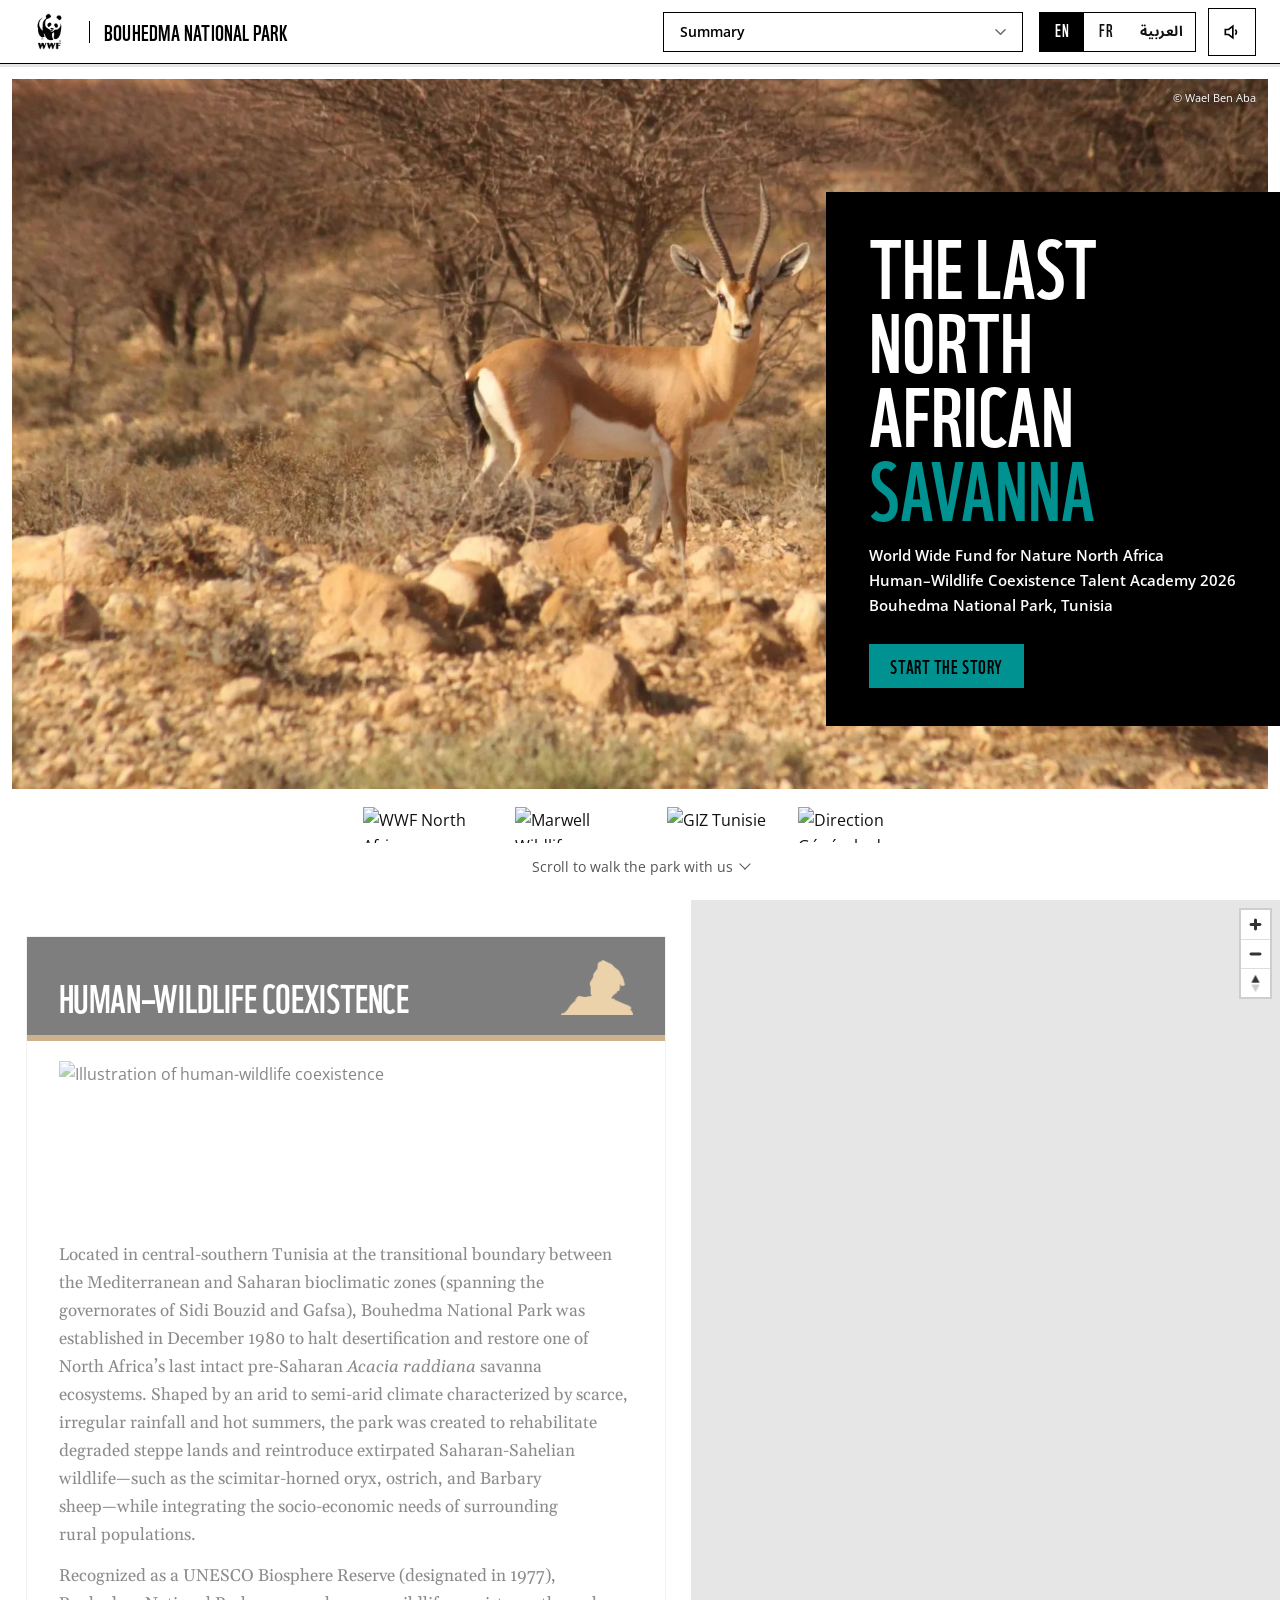
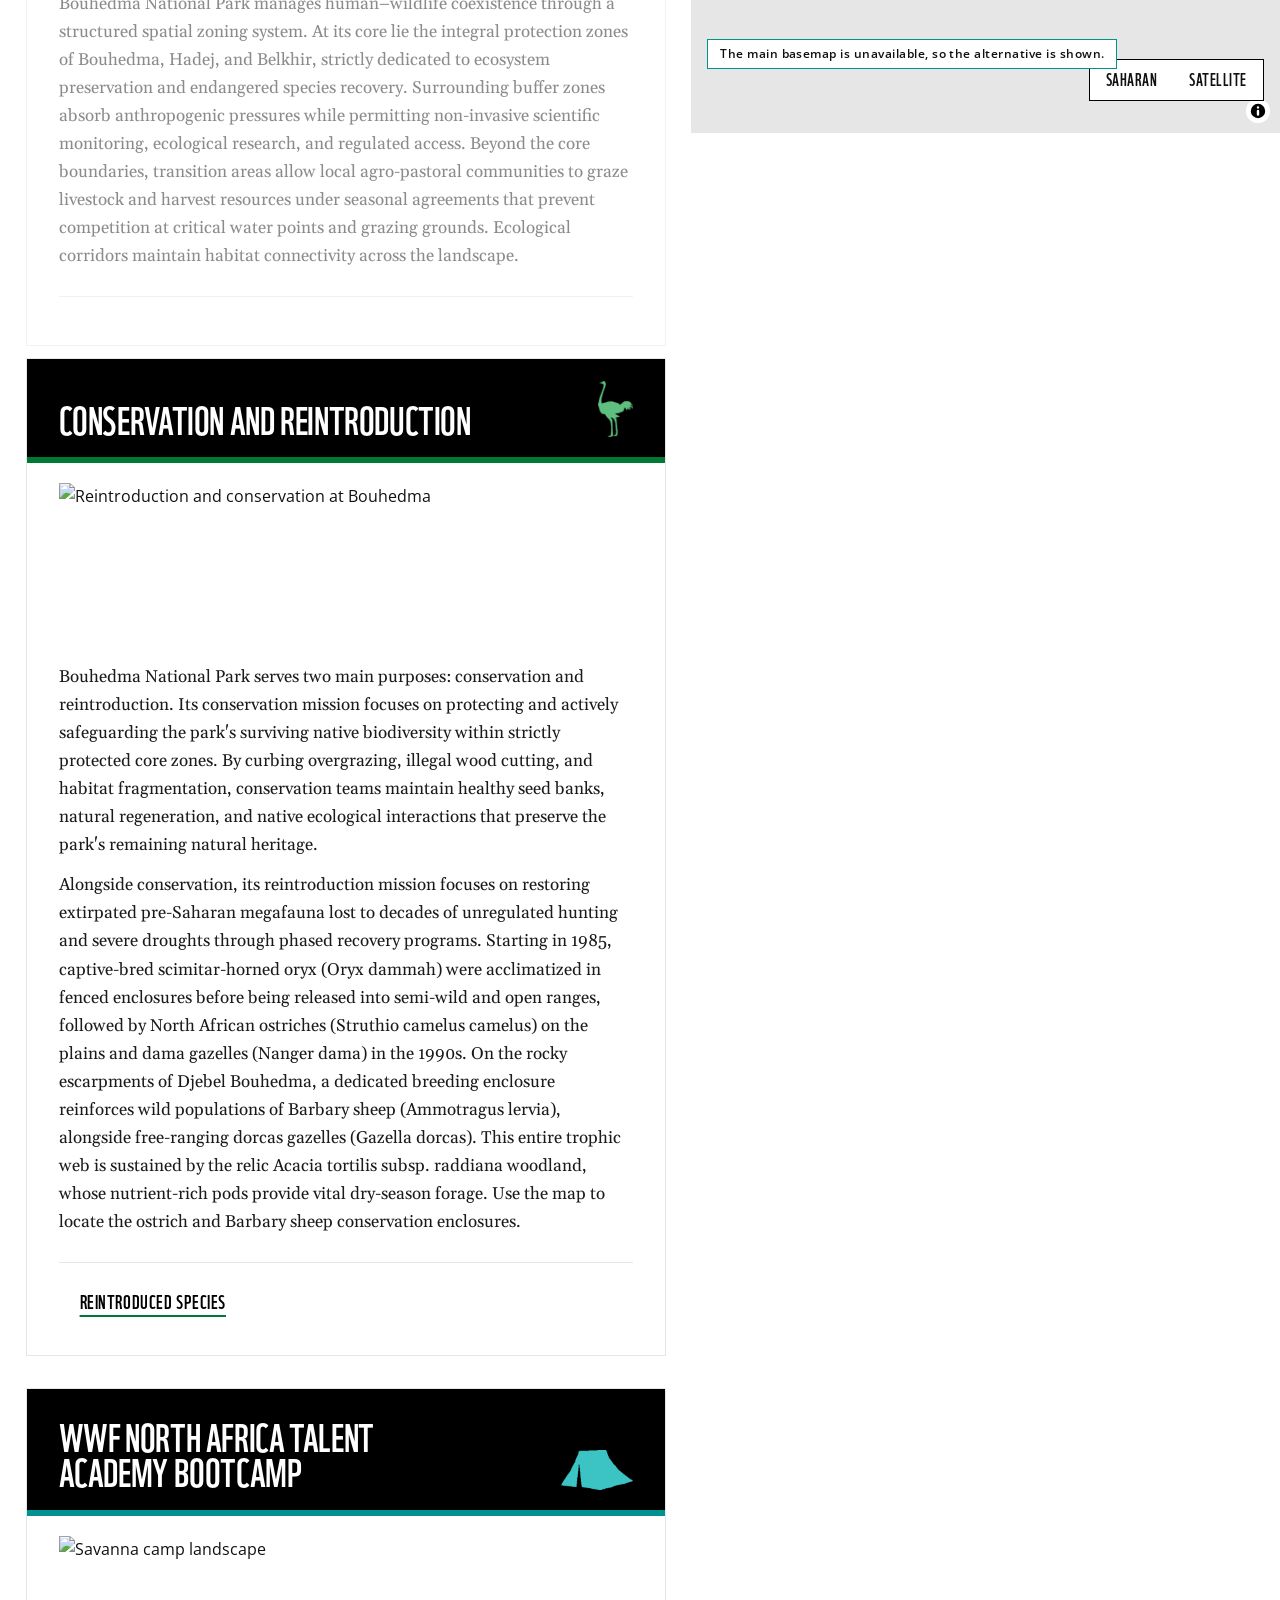
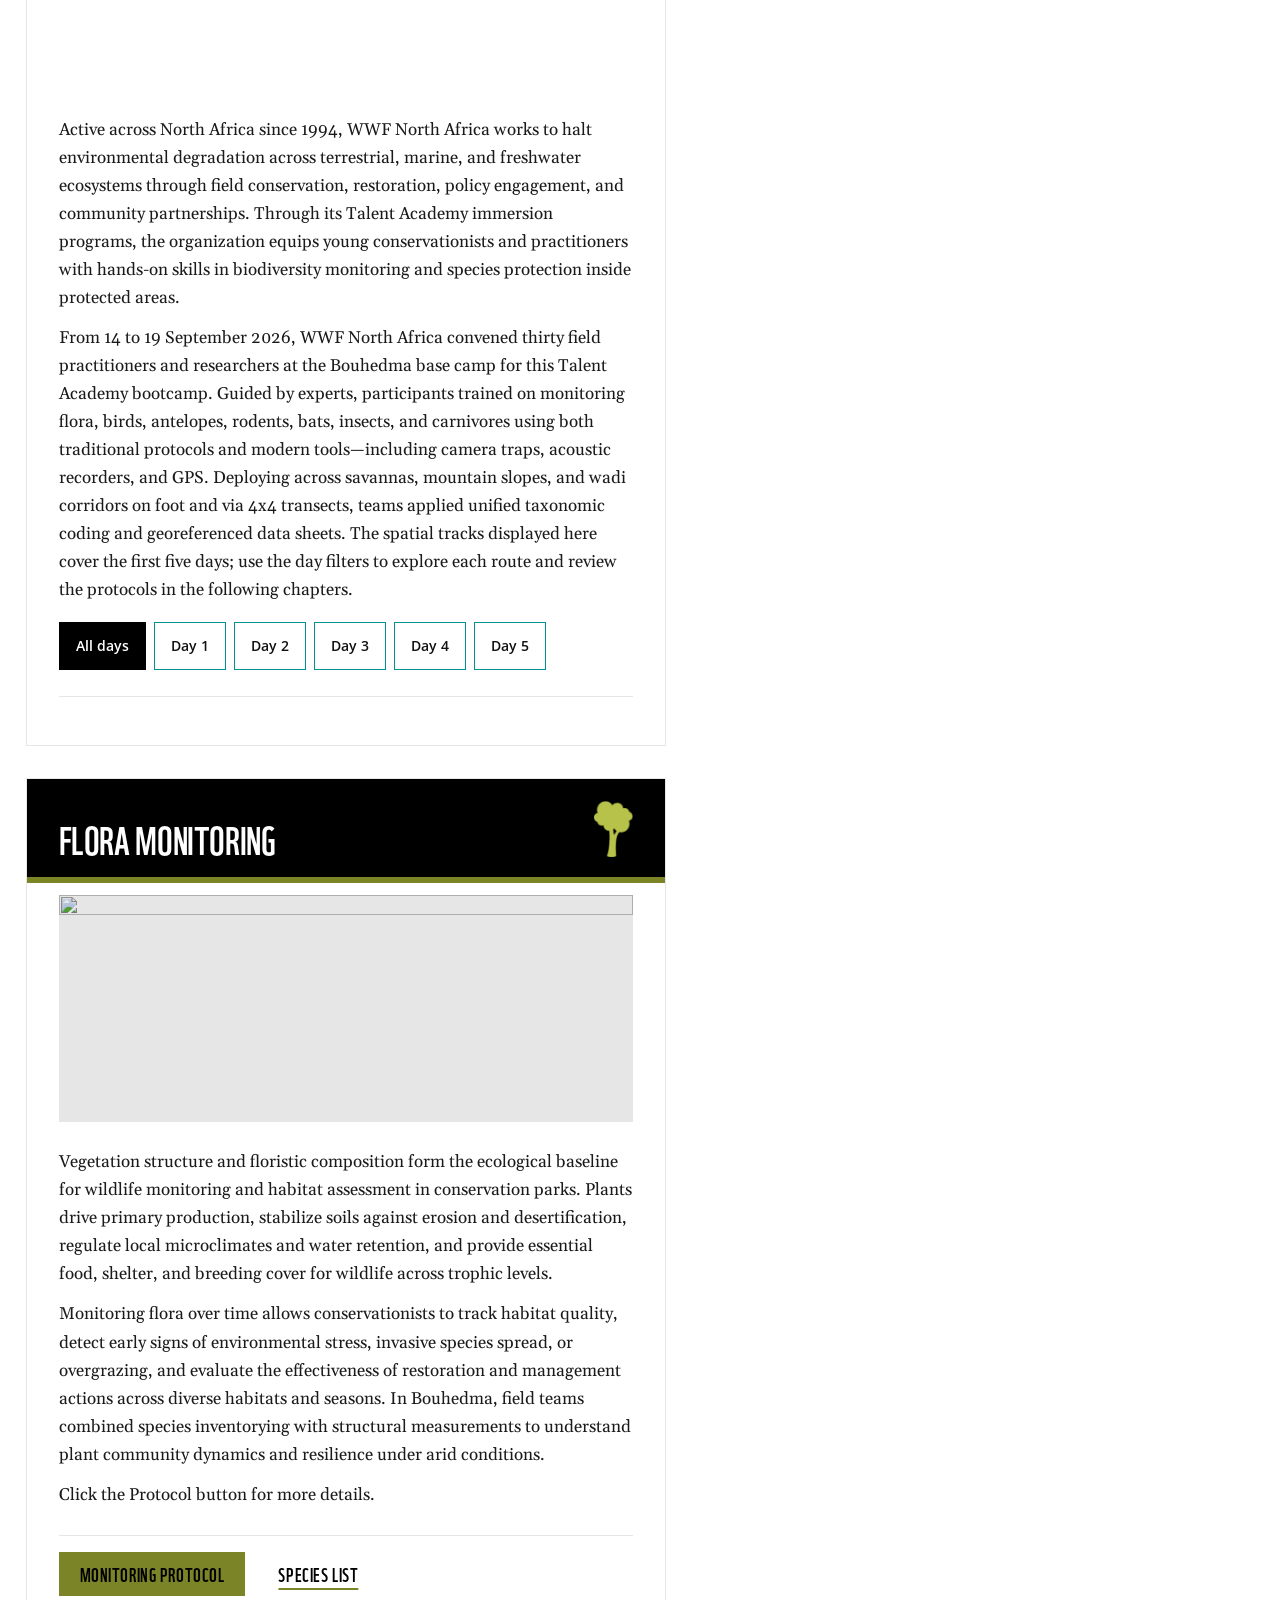
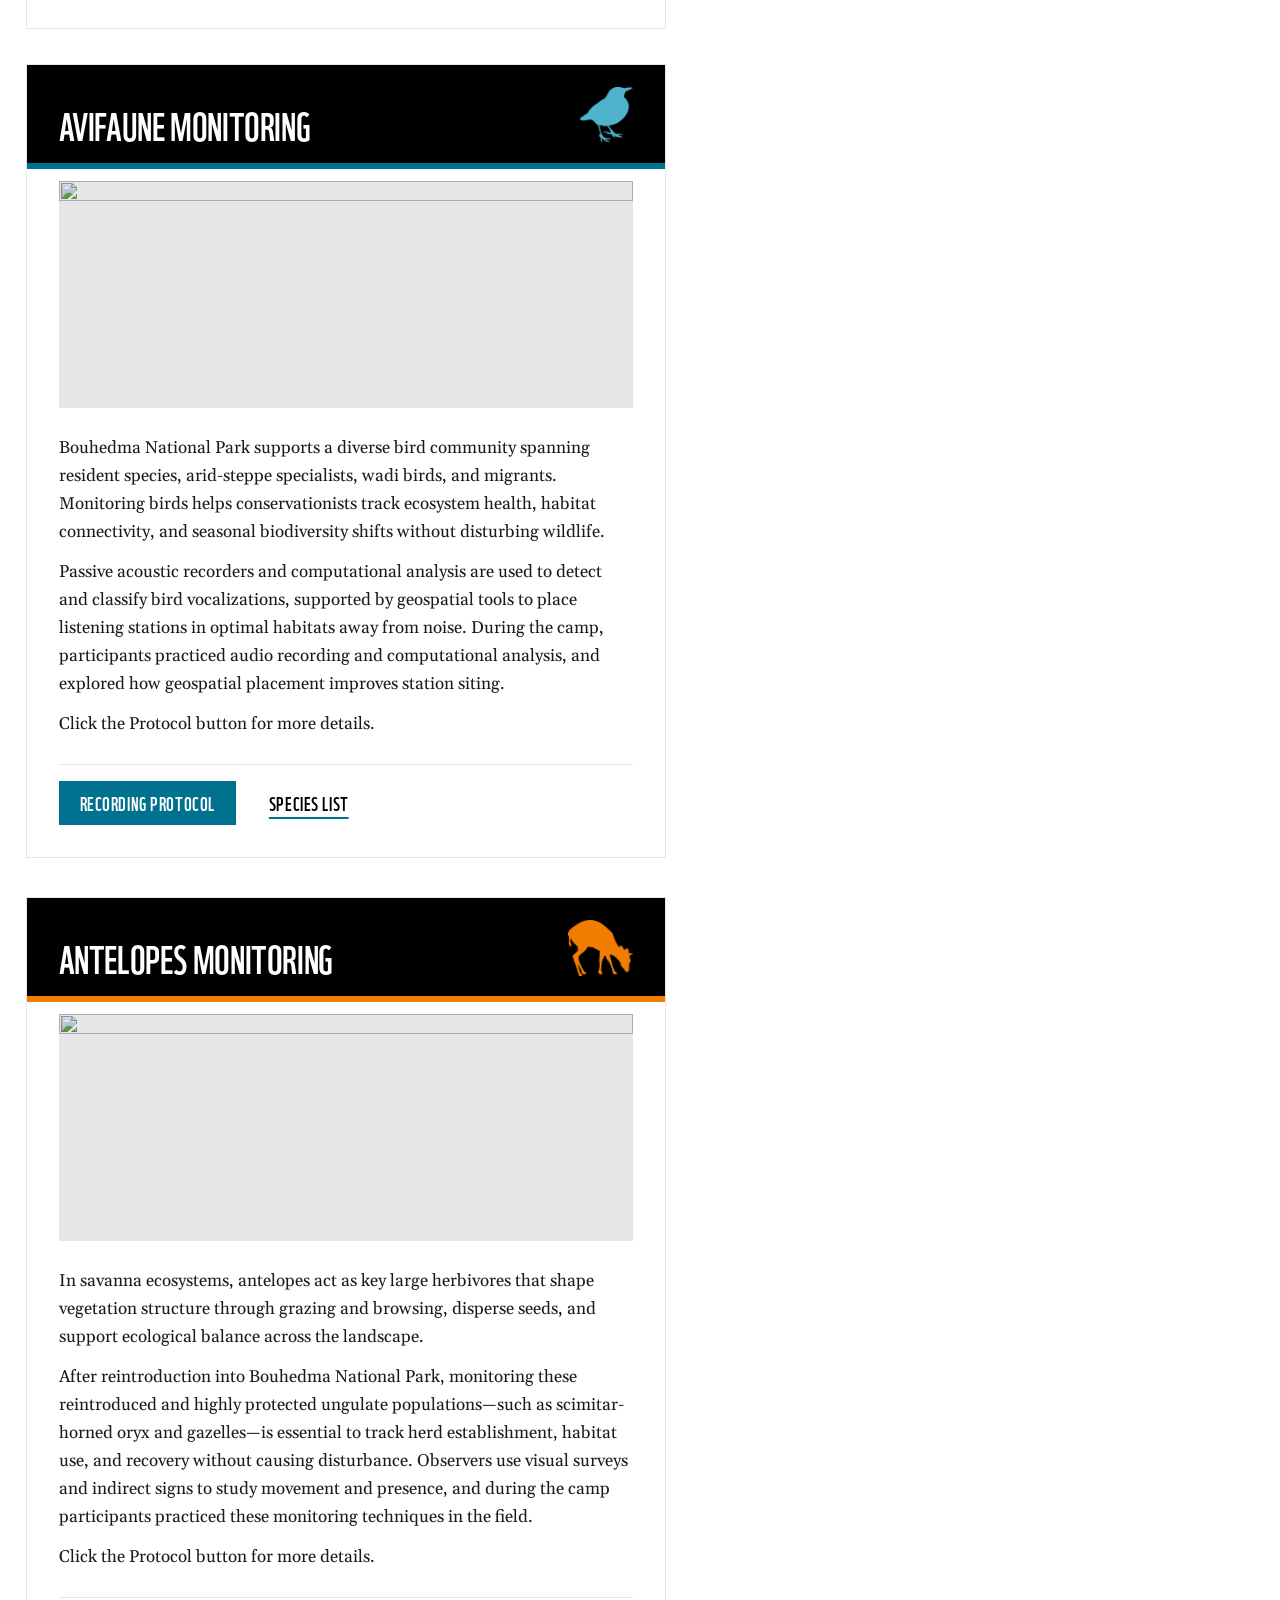
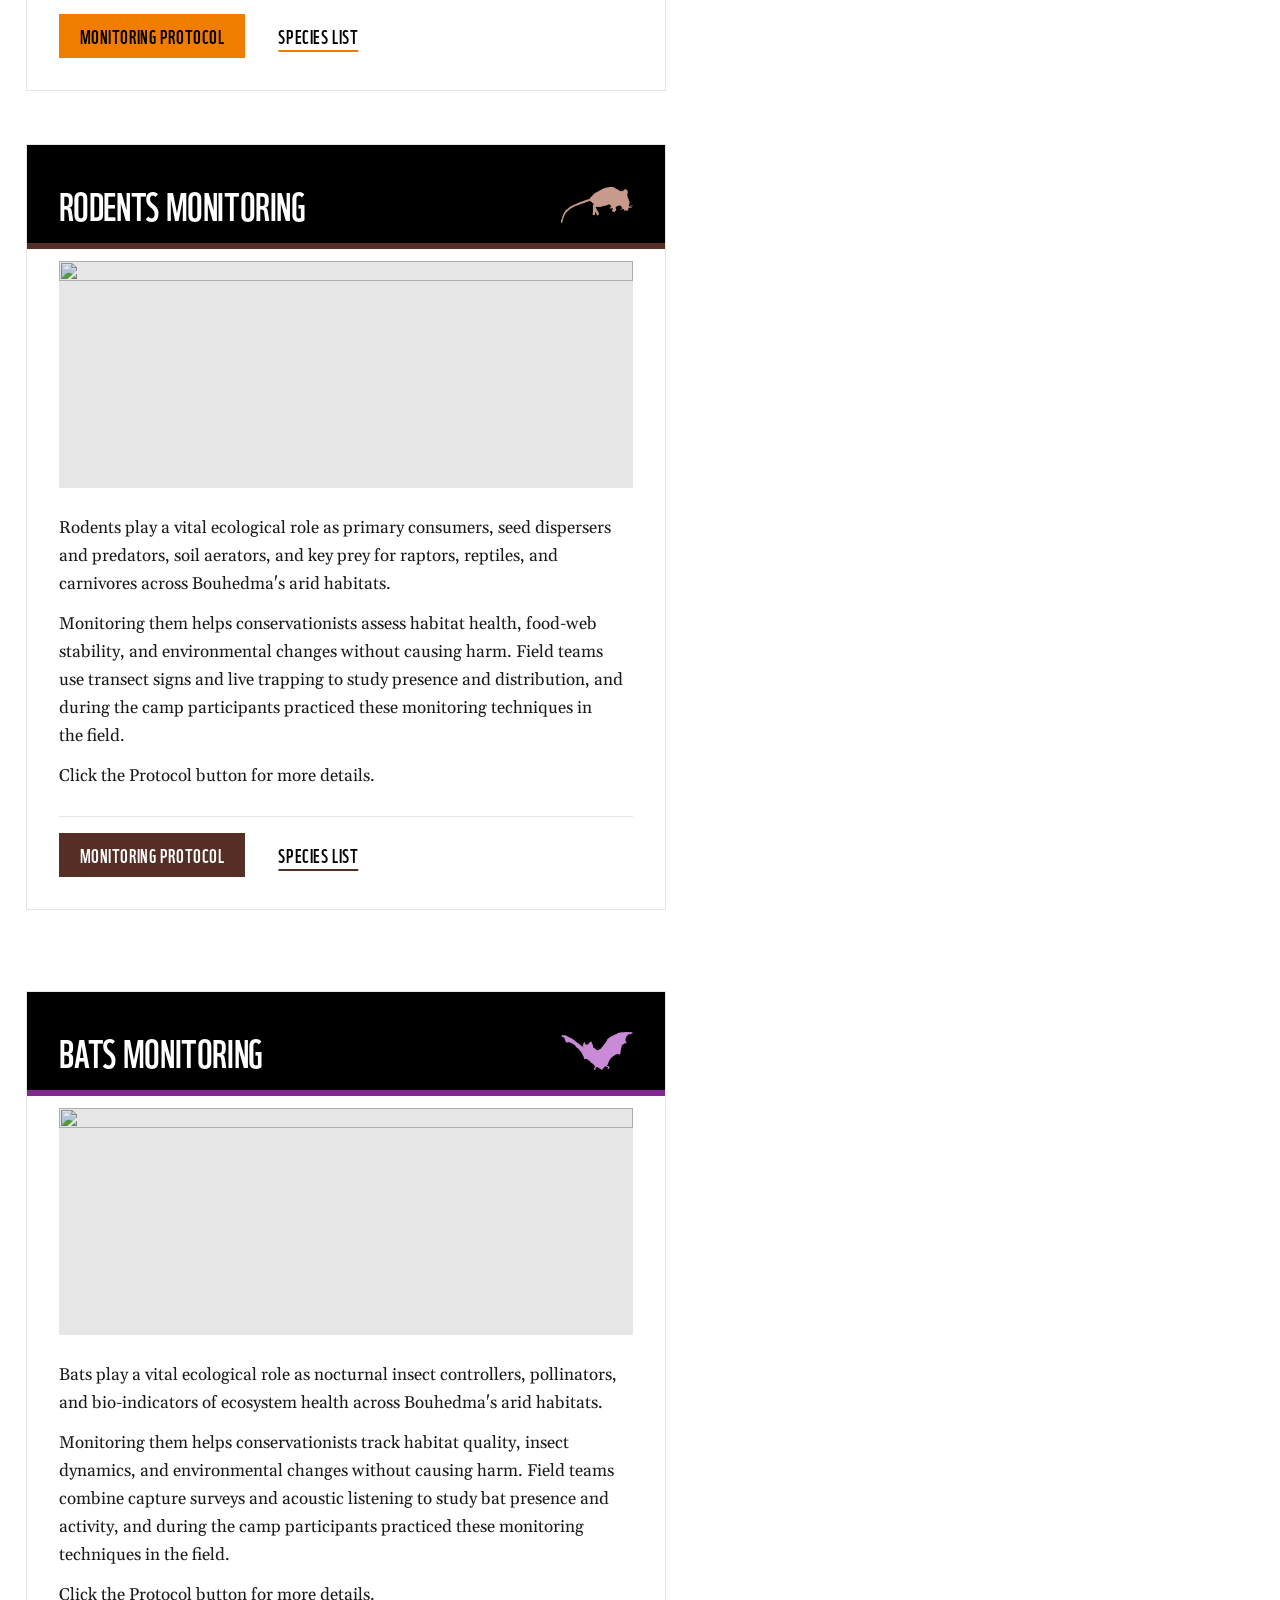
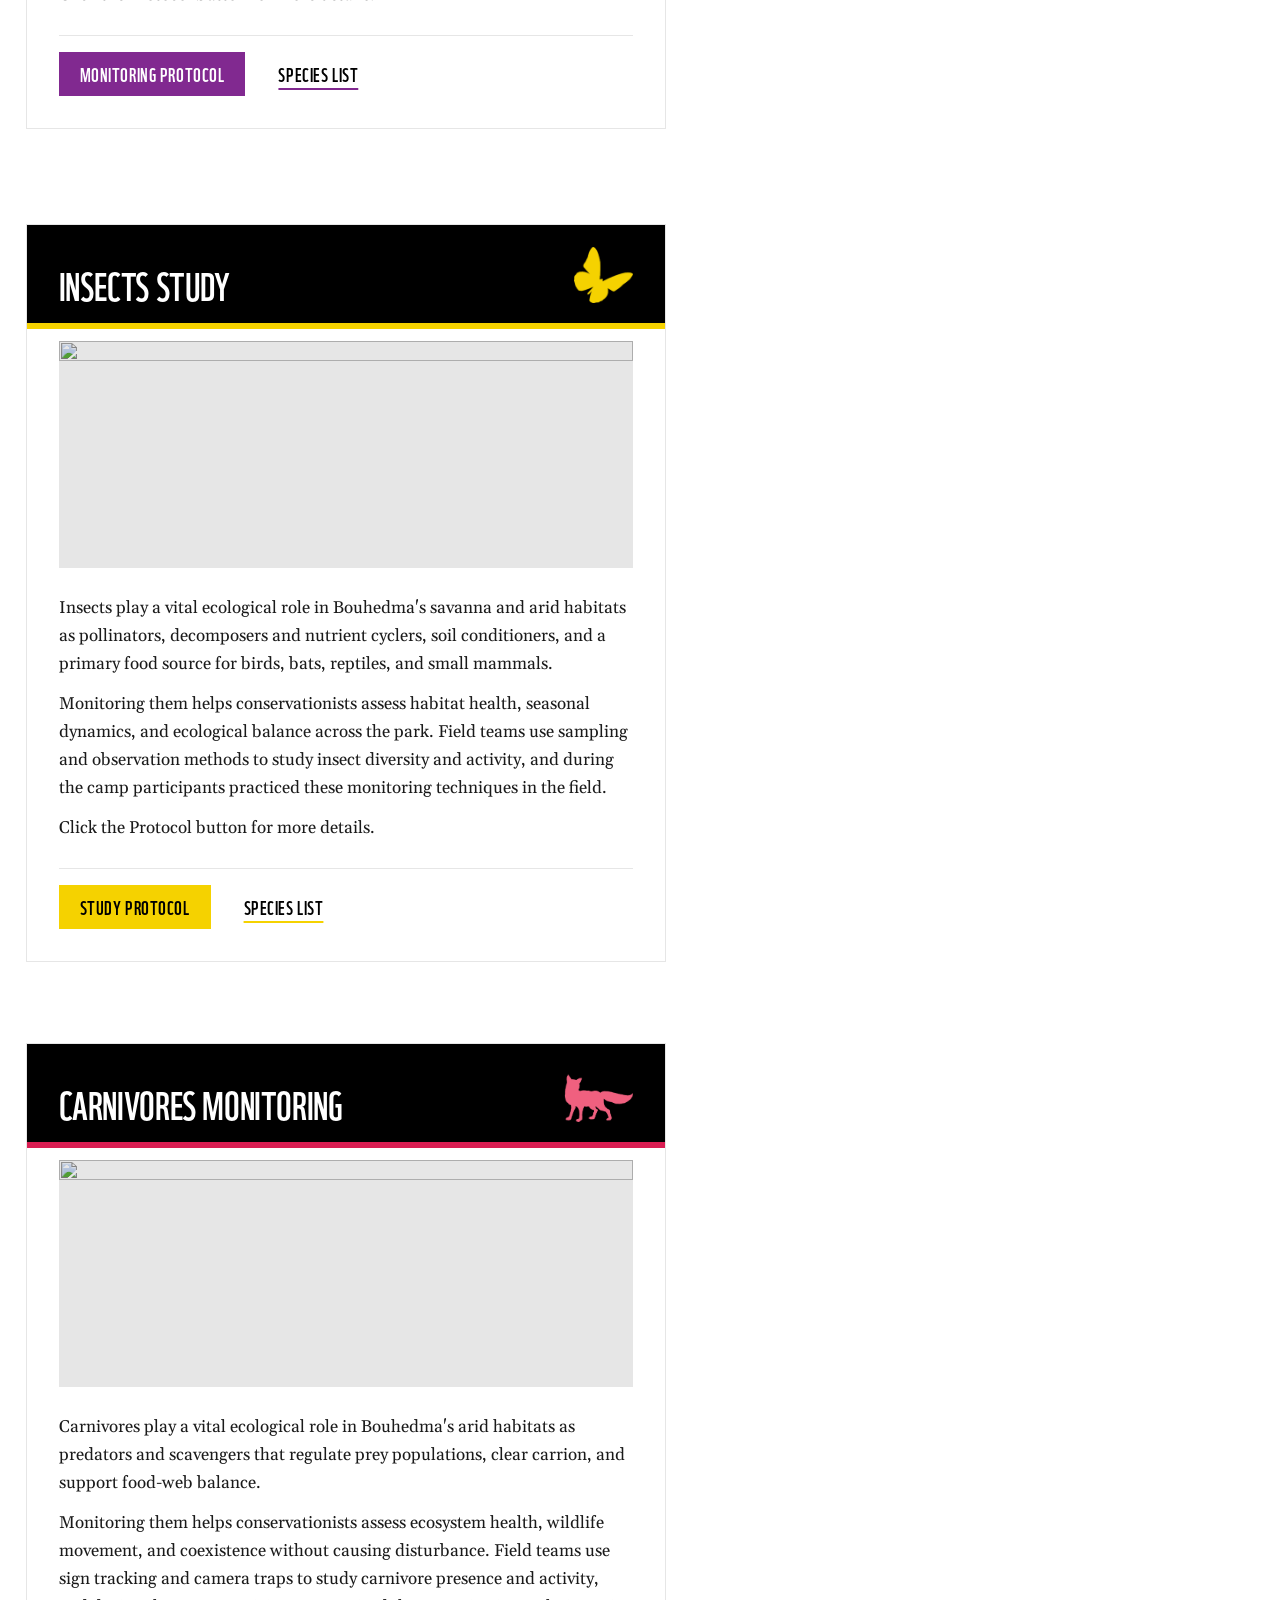
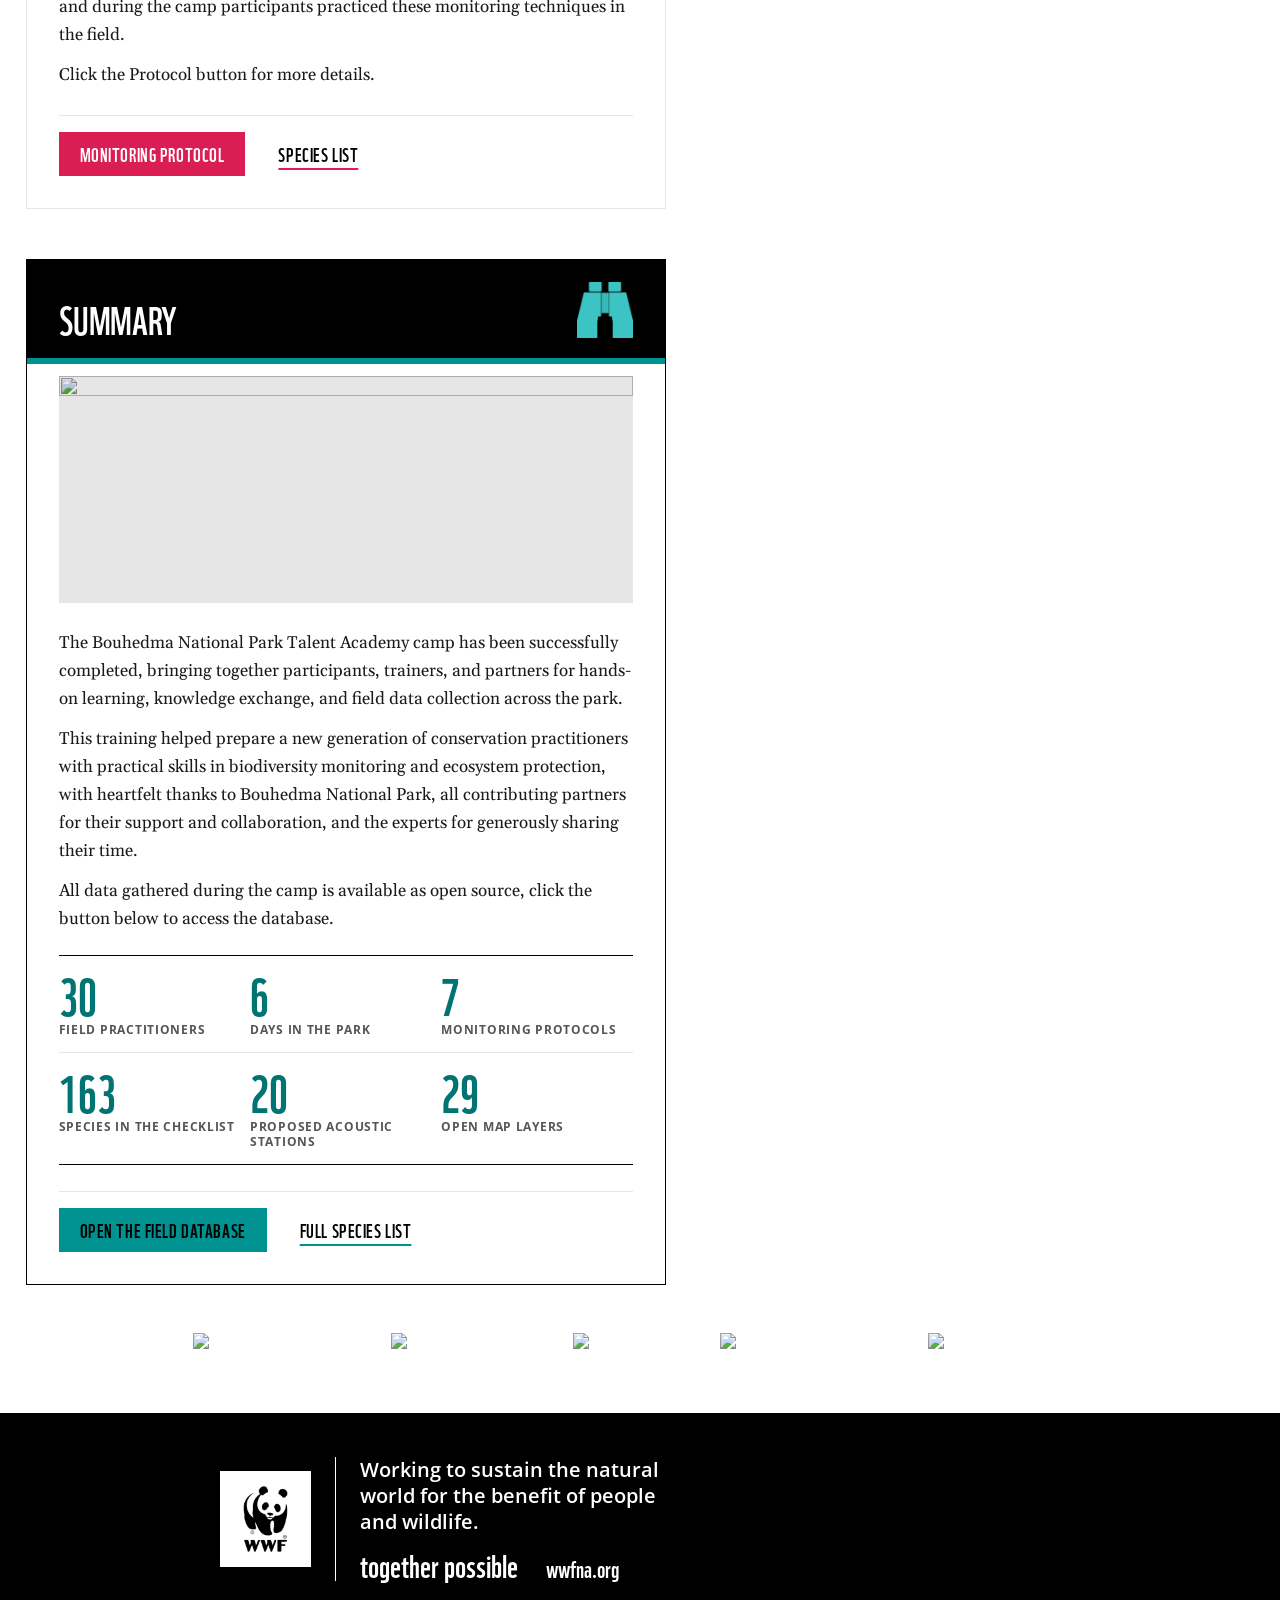
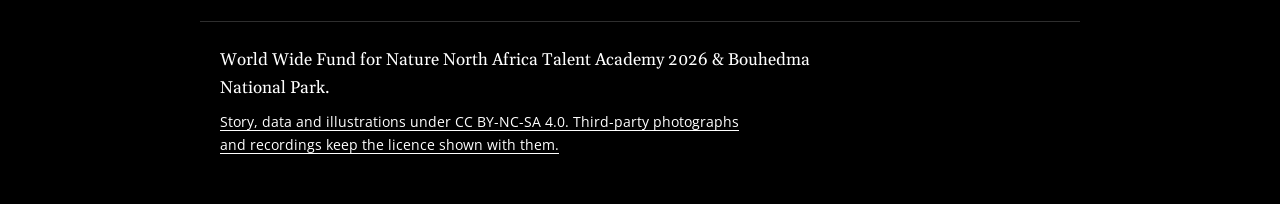
==== commit fa92c001: "Reimagine the story map on the WWF brand guidelines Typography: WWF display font (upper-case headlin" ====
--- a/index.html
+++ b/index.html
@@ -9,18 +9,18 @@
       content="An interactive story map of Bouhedma National Park, Tunisia: five days of wildlife and flora monitoring from the WWF North Africa Talent Academy 2026, with open field data."
     />
     <link rel="icon" type="image/png" href="Internal-data/ui-assets/favicon.png" />
-    <link rel="preload" as="font" type="font/woff2" href="Internal-data/fonts/fraunces-normal-400-700-latin.woff2" crossorigin />
-    <link rel="preload" as="font" type="font/woff2" href="Internal-data/fonts/source-sans-3-normal-400-700-latin.woff2" crossorigin />
+    <link rel="preload" as="font" type="font/woff" href="Internal-data/fonts/wwf.woff" crossorigin />
+    <link rel="preload" as="font" type="font/woff2" href="Internal-data/fonts/open-sans-normal-400-700-latin.woff2" crossorigin />
     <link rel="stylesheet" href="Internal-data/fonts/fonts.css" />
     <link
       rel="preload"
       as="image"
-      href="Internal-data/ui-assets/banner.webp"
-      imagesrcset="Internal-data/ui-assets/banner.webp 905w"
+      href="Internal-data/ui-assets/brand/cover-gazelle.webp"
+      imagesrcset="Internal-data/ui-assets/brand/cover-gazelle-sm.webp 900w, Internal-data/ui-assets/brand/cover-gazelle.webp 2000w"
       imagesizes="100vw"
       fetchpriority="high"
     />
-    <meta name="theme-color" content="#F5F0E8" />
+    <meta name="theme-color" content="#000000" />
     <link rel="canonical" href="https://bnpstorymap.vercel.app/" />
     <link rel="alternate" hreflang="en" href="https://bnpstorymap.vercel.app/?lang=en" />
     <link rel="alternate" hreflang="fr" href="https://bnpstorymap.vercel.app/?lang=fr" />
@@ -31,8 +31,8 @@
     <meta property="og:site_name" content="Bouhedma National Park" />
     <meta property="og:title" content="The last North African savanna — Bouhedma National Park" />
     <meta property="og:description" content="Walk Bouhedma National Park through five days of field monitoring: oryx, gazelles, bats, carnivores, insects and acacia savanna, mapped from the WWF North Africa Talent Academy 2026." />
-    <meta property="og:image" content="https://bnpstorymap.vercel.app/Internal-data/ui-assets/banner.webp" />
-    <meta property="og:image:alt" content="Ink-wash illustration of an oryx beneath an acacia tree in the Bouhedma savanna" />
+    <meta property="og:image" content="https://bnpstorymap.vercel.app/Internal-data/ui-assets/brand/cover-gazelle.webp" />
+    <meta property="og:image:alt" content="A gazelle stands among acacia scrub and stones, looking towards the camera." />
 
     <meta property="og:locale" content="en_GB" />
     <meta property="og:locale:alternate" content="fr_FR" />
@@ -43,6 +43,7 @@
     <link rel="modulepreload" crossorigin href="Internal-data/js/vendor-scroll-CPqyXdOc.js">
     <link rel="stylesheet" crossorigin href="Internal-data/css/vendor-maplibre-MGNviBeR.css">
     <link rel="stylesheet" crossorigin href="Internal-data/css/main-Crw19VBs.css?v=protocol-centered-text-20261121">
+    <link rel="stylesheet" href="Internal-data/css/wwf-brand.css">
   </head>
   <body>
     <a class="skip-link" href="#narrative" data-i18n="site.skip_to_content">Skip to the story </a>
--- a/Internal-data/fonts/fonts.css
+++ b/Internal-data/fonts/fonts.css
@@ -1,175 +1,117 @@
-/* Self-hosted from Google Fonts (SIL Open Font License). */
-/* arabic */
+/* WWF brand typefaces.
+   WWF font: WWF-owned display face (headlines, upper case only for headings; never body copy).
+   Open Sans: UI, captions, data, map labels. Gelasio: metric-compatible stand-in for Georgia
+   on devices without it (body copy). Noto Sans Arabic: Arabic headings and body. */
 @font-face {
-  font-family: 'Amiri';
+  font-family: 'WWF';
   font-style: normal;
   font-weight: 400;
   font-display: swap;
-  src: url(./amiri-normal-400-arabic.woff2) format('woff2');
-  unicode-range: U+0600-06FF, U+0750-077F, U+0870-0891, U+0897-08E1, U+08E3-08FF, U+200C-200E, U+2010-2011, U+204F, U+2E41, U+FB50-FDFF, U+FE70-FE74, U+FE76-FEFC, U+102E0-102FB, U+10E60-10E7E, U+10EC2-10EC7, U+10EC9-10EEE, U+10EF0-10EFF, U+1EE00-1EE03, U+1EE05-1EE1F, U+1EE21-1EE22, U+1EE24, U+1EE27, U+1EE29-1EE32, U+1EE34-1EE37, U+1EE39, U+1EE3B, U+1EE42, U+1EE47, U+1EE49, U+1EE4B, U+1EE4D-1EE4F, U+1EE51-1EE52, U+1EE54, U+1EE57, U+1EE59, U+1EE5B, U+1EE5D, U+1EE5F, U+1EE61-1EE62, U+1EE64, U+1EE67-1EE6A, U+1EE6C-1EE72, U+1EE74-1EE77, U+1EE79-1EE7C, U+1EE7E, U+1EE80-1EE89, U+1EE8B-1EE9B, U+1EEA1-1EEA3, U+1EEA5-1EEA9, U+1EEAB-1EEBB, U+1EEF0-1EEF1;
+  src: url(./wwf.woff) format('woff');
 }
 /* latin-ext */
 @font-face {
-  font-family: 'Amiri';
-  font-style: normal;
-  font-weight: 400;
+  font-family: 'Gelasio';
+  font-style: italic;
+  font-weight: 400 700;
   font-display: swap;
-  src: url(./amiri-normal-400-latin-ext.woff2) format('woff2');
+  src: url(./gelasio-italic-400-700-latin-ext.woff2) format('woff2');
   unicode-range: U+0100-02BA, U+02BD-02C5, U+02C7-02CC, U+02CE-02D7, U+02DD-02FF, U+0304, U+0308, U+0329, U+1D00-1DBF, U+1E00-1E9F, U+1EF2-1EFF, U+2020, U+20A0-20AB, U+20AD-20C4, U+2113, U+2C60-2C7F, U+A720-A7FF;
 }
 /* latin */
 @font-face {
-  font-family: 'Amiri';
-  font-style: normal;
-  font-weight: 400;
+  font-family: 'Gelasio';
+  font-style: italic;
+  font-weight: 400 700;
   font-display: swap;
-  src: url(./amiri-normal-400-latin.woff2) format('woff2');
+  src: url(./gelasio-italic-400-700-latin.woff2) format('woff2');
   unicode-range: U+0000-00FF, U+0131, U+0152-0153, U+02BB-02BC, U+02C6, U+02DA, U+02DC, U+0304, U+0308, U+0329, U+2000-206F, U+20AC, U+2122, U+2191, U+2193, U+2212, U+2215, U+FEFF, U+FFFD;
-}
-/* arabic */
-@font-face {
-  font-family: 'Amiri';
-  font-style: normal;
-  font-weight: 700;
-  font-display: swap;
-  src: url(./amiri-normal-700-arabic.woff2) format('woff2');
-  unicode-range: U+0600-06FF, U+0750-077F, U+0870-0891, U+0897-08E1, U+08E3-08FF, U+200C-200E, U+2010-2011, U+204F, U+2E41, U+FB50-FDFF, U+FE70-FE74, U+FE76-FEFC, U+102E0-102FB, U+10E60-10E7E, U+10EC2-10EC7, U+10EC9-10EEE, U+10EF0-10EFF, U+1EE00-1EE03, U+1EE05-1EE1F, U+1EE21-1EE22, U+1EE24, U+1EE27, U+1EE29-1EE32, U+1EE34-1EE37, U+1EE39, U+1EE3B, U+1EE42, U+1EE47, U+1EE49, U+1EE4B, U+1EE4D-1EE4F, U+1EE51-1EE52, U+1EE54, U+1EE57, U+1EE59, U+1EE5B, U+1EE5D, U+1EE5F, U+1EE61-1EE62, U+1EE64, U+1EE67-1EE6A, U+1EE6C-1EE72, U+1EE74-1EE77, U+1EE79-1EE7C, U+1EE7E, U+1EE80-1EE89, U+1EE8B-1EE9B, U+1EEA1-1EEA3, U+1EEA5-1EEA9, U+1EEAB-1EEBB, U+1EEF0-1EEF1;
 }
 /* latin-ext */
 @font-face {
-  font-family: 'Amiri';
+  font-family: 'Gelasio';
   font-style: normal;
-  font-weight: 700;
+  font-weight: 400 700;
   font-display: swap;
-  src: url(./amiri-normal-700-latin-ext.woff2) format('woff2');
+  src: url(./gelasio-normal-400-700-latin-ext.woff2) format('woff2');
   unicode-range: U+0100-02BA, U+02BD-02C5, U+02C7-02CC, U+02CE-02D7, U+02DD-02FF, U+0304, U+0308, U+0329, U+1D00-1DBF, U+1E00-1E9F, U+1EF2-1EFF, U+2020, U+20A0-20AB, U+20AD-20C4, U+2113, U+2C60-2C7F, U+A720-A7FF;
 }
 /* latin */
 @font-face {
-  font-family: 'Amiri';
-  font-style: normal;
-  font-weight: 700;
-  font-display: swap;
-  src: url(./amiri-normal-700-latin.woff2) format('woff2');
-  unicode-range: U+0000-00FF, U+0131, U+0152-0153, U+02BB-02BC, U+02C6, U+02DA, U+02DC, U+0304, U+0308, U+0329, U+2000-206F, U+20AC, U+2122, U+2191, U+2193, U+2212, U+2215, U+FEFF, U+FFFD;
-}
-/* latin-ext */
-@font-face {
-  font-family: 'Fraunces';
-  font-style: italic;
-  font-weight: 400 700;
-  font-display: swap;
-  src: url(./fraunces-italic-400-700-latin-ext.woff2) format('woff2');
-  unicode-range: U+0100-02BA, U+02BD-02C5, U+02C7-02CC, U+02CE-02D7, U+02DD-02FF, U+0304, U+0308, U+0329, U+1D00-1DBF, U+1E00-1E9F, U+1EF2-1EFF, U+2020, U+20A0-20AB, U+20AD-20C4, U+2113, U+2C60-2C7F, U+A720-A7FF;
-}
-/* latin */
-@font-face {
-  font-family: 'Fraunces';
-  font-style: italic;
-  font-weight: 400 700;
-  font-display: swap;
-  src: url(./fraunces-italic-400-700-latin.woff2) format('woff2');
-  unicode-range: U+0000-00FF, U+0131, U+0152-0153, U+02BB-02BC, U+02C6, U+02DA, U+02DC, U+0304, U+0308, U+0329, U+2000-206F, U+20AC, U+2122, U+2191, U+2193, U+2212, U+2215, U+FEFF, U+FFFD;
-}
-/* latin-ext */
-@font-face {
-  font-family: 'Fraunces';
+  font-family: 'Gelasio';
   font-style: normal;
   font-weight: 400 700;
   font-display: swap;
-  src: url(./fraunces-normal-400-700-latin-ext.woff2) format('woff2');
-  unicode-range: U+0100-02BA, U+02BD-02C5, U+02C7-02CC, U+02CE-02D7, U+02DD-02FF, U+0304, U+0308, U+0329, U+1D00-1DBF, U+1E00-1E9F, U+1EF2-1EFF, U+2020, U+20A0-20AB, U+20AD-20C4, U+2113, U+2C60-2C7F, U+A720-A7FF;
-}
-/* latin */
-@font-face {
-  font-family: 'Fraunces';
-  font-style: normal;
-  font-weight: 400 700;
-  font-display: swap;
-  src: url(./fraunces-normal-400-700-latin.woff2) format('woff2');
-  unicode-range: U+0000-00FF, U+0131, U+0152-0153, U+02BB-02BC, U+02C6, U+02DA, U+02DC, U+0304, U+0308, U+0329, U+2000-206F, U+20AC, U+2122, U+2191, U+2193, U+2212, U+2215, U+FEFF, U+FFFD;
-}
-/* latin-ext */
-@font-face {
-  font-family: 'JetBrains Mono';
-  font-style: normal;
-  font-weight: 400 600;
-  font-display: swap;
-  src: url(./jetbrains-mono-normal-400-600-latin-ext.woff2) format('woff2');
-  unicode-range: U+0100-02BA, U+02BD-02C5, U+02C7-02CC, U+02CE-02D7, U+02DD-02FF, U+0304, U+0308, U+0329, U+1D00-1DBF, U+1E00-1E9F, U+1EF2-1EFF, U+2020, U+20A0-20AB, U+20AD-20C4, U+2113, U+2C60-2C7F, U+A720-A7FF;
-}
-/* latin */
-@font-face {
-  font-family: 'JetBrains Mono';
-  font-style: normal;
-  font-weight: 400 600;
-  font-display: swap;
-  src: url(./jetbrains-mono-normal-400-600-latin.woff2) format('woff2');
+  src: url(./gelasio-normal-400-700-latin.woff2) format('woff2');
   unicode-range: U+0000-00FF, U+0131, U+0152-0153, U+02BB-02BC, U+02C6, U+02DA, U+02DC, U+0304, U+0308, U+0329, U+2000-206F, U+20AC, U+2122, U+2191, U+2193, U+2212, U+2215, U+FEFF, U+FFFD;
 }
 /* arabic */
 @font-face {
   font-family: 'Noto Sans Arabic';
   font-style: normal;
-  font-weight: 400 700;
+  font-weight: 400 800;
   font-stretch: 100%;
   font-display: swap;
-  src: url(./noto-sans-arabic-normal-400-700-arabic.woff2) format('woff2');
+  src: url(./noto-sans-arabic-normal-400-800-arabic.woff2) format('woff2');
   unicode-range: U+0600-06FF, U+0750-077F, U+0870-0891, U+0897-08E1, U+08E3-08FF, U+200C-200E, U+2010-2011, U+204F, U+2E41, U+FB50-FDFF, U+FE70-FE74, U+FE76-FEFC, U+102E0-102FB, U+10E60-10E7E, U+10EC2-10EC7, U+10EC9-10EEE, U+10EF0-10EFF, U+1EE00-1EE03, U+1EE05-1EE1F, U+1EE21-1EE22, U+1EE24, U+1EE27, U+1EE29-1EE32, U+1EE34-1EE37, U+1EE39, U+1EE3B, U+1EE42, U+1EE47, U+1EE49, U+1EE4B, U+1EE4D-1EE4F, U+1EE51-1EE52, U+1EE54, U+1EE57, U+1EE59, U+1EE5B, U+1EE5D, U+1EE5F, U+1EE61-1EE62, U+1EE64, U+1EE67-1EE6A, U+1EE6C-1EE72, U+1EE74-1EE77, U+1EE79-1EE7C, U+1EE7E, U+1EE80-1EE89, U+1EE8B-1EE9B, U+1EEA1-1EEA3, U+1EEA5-1EEA9, U+1EEAB-1EEBB, U+1EEF0-1EEF1;
 }
 /* latin-ext */
 @font-face {
   font-family: 'Noto Sans Arabic';
   font-style: normal;
-  font-weight: 400 700;
+  font-weight: 400 800;
   font-stretch: 100%;
   font-display: swap;
-  src: url(./noto-sans-arabic-normal-400-700-latin-ext.woff2) format('woff2');
+  src: url(./noto-sans-arabic-normal-400-800-latin-ext.woff2) format('woff2');
   unicode-range: U+0100-02BA, U+02BD-02C5, U+02C7-02CC, U+02CE-02D7, U+02DD-02FF, U+0304, U+0308, U+0329, U+1D00-1DBF, U+1E00-1E9F, U+1EF2-1EFF, U+2020, U+20A0-20AB, U+20AD-20C4, U+2113, U+2C60-2C7F, U+A720-A7FF;
 }
 /* latin */
 @font-face {
   font-family: 'Noto Sans Arabic';
   font-style: normal;
-  font-weight: 400 700;
+  font-weight: 400 800;
   font-stretch: 100%;
   font-display: swap;
-  src: url(./noto-sans-arabic-normal-400-700-latin.woff2) format('woff2');
+  src: url(./noto-sans-arabic-normal-400-800-latin.woff2) format('woff2');
   unicode-range: U+0000-00FF, U+0131, U+0152-0153, U+02BB-02BC, U+02C6, U+02DA, U+02DC, U+0304, U+0308, U+0329, U+2000-206F, U+20AC, U+2122, U+2191, U+2193, U+2212, U+2215, U+FEFF, U+FFFD;
 }
 /* latin-ext */
 @font-face {
-  font-family: 'Source Sans 3';
+  font-family: 'Open Sans';
   font-style: italic;
   font-weight: 400 700;
+  font-stretch: 100%;
   font-display: swap;
-  src: url(./source-sans-3-italic-400-700-latin-ext.woff2) format('woff2');
+  src: url(./open-sans-italic-400-700-latin-ext.woff2) format('woff2');
   unicode-range: U+0100-02BA, U+02BD-02C5, U+02C7-02CC, U+02CE-02D7, U+02DD-02FF, U+0304, U+0308, U+0329, U+1D00-1DBF, U+1E00-1E9F, U+1EF2-1EFF, U+2020, U+20A0-20AB, U+20AD-20C4, U+2113, U+2C60-2C7F, U+A720-A7FF;
 }
 /* latin */
 @font-face {
-  font-family: 'Source Sans 3';
+  font-family: 'Open Sans';
   font-style: italic;
   font-weight: 400 700;
+  font-stretch: 100%;
   font-display: swap;
-  src: url(./source-sans-3-italic-400-700-latin.woff2) format('woff2');
+  src: url(./open-sans-italic-400-700-latin.woff2) format('woff2');
   unicode-range: U+0000-00FF, U+0131, U+0152-0153, U+02BB-02BC, U+02C6, U+02DA, U+02DC, U+0304, U+0308, U+0329, U+2000-206F, U+20AC, U+2122, U+2191, U+2193, U+2212, U+2215, U+FEFF, U+FFFD;
 }
 /* latin-ext */
 @font-face {
-  font-family: 'Source Sans 3';
+  font-family: 'Open Sans';
   font-style: normal;
   font-weight: 400 700;
+  font-stretch: 100%;
   font-display: swap;
-  src: url(./source-sans-3-normal-400-700-latin-ext.woff2) format('woff2');
+  src: url(./open-sans-normal-400-700-latin-ext.woff2) format('woff2');
   unicode-range: U+0100-02BA, U+02BD-02C5, U+02C7-02CC, U+02CE-02D7, U+02DD-02FF, U+0304, U+0308, U+0329, U+1D00-1DBF, U+1E00-1E9F, U+1EF2-1EFF, U+2020, U+20A0-20AB, U+20AD-20C4, U+2113, U+2C60-2C7F, U+A720-A7FF;
 }
 /* latin */
 @font-face {
-  font-family: 'Source Sans 3';
+  font-family: 'Open Sans';
   font-style: normal;
   font-weight: 400 700;
+  font-stretch: 100%;
   font-display: swap;
-  src: url(./source-sans-3-normal-400-700-latin.woff2) format('woff2');
+  src: url(./open-sans-normal-400-700-latin.woff2) format('woff2');
   unicode-range: U+0000-00FF, U+0131, U+0152-0153, U+02BB-02BC, U+02C6, U+02DA, U+02DC, U+0304, U+0308, U+0329, U+2000-206F, U+20AC, U+2122, U+2191, U+2193, U+2212, U+2215, U+FEFF, U+FFFD;
 }
--- a/Internal-data/css/main-Crw19VBs.css
+++ b/Internal-data/css/main-Crw19VBs.css
@@ -1,29 +1,33 @@
 :root {
-  --color-canvas-bg: #F5F0E8;
-  --color-canvas-surface: #FAFAF5;
-  --color-canvas-sunken: #E8DCC8;
-  --color-text-primary: #2C2C2C;
-  --color-text-secondary: #6E685F;
-  --color-text-muted: #9E978E;
-  --color-text-inverse: #FAFAF5;
-  --color-brand-primary: #2D5016;
-  --color-brand-secondary: #4A7C3F;
-  --color-brand-gold: #C8A96E;
-  --color-brand-clay: #B85C38;
-  --color-brand-water: #3B82A6;
-  --color-night-bg: #0D1B2A;
-  --color-night-surface: #162536;
-  --color-night-border: #24384E;
-  --color-night-text-primary: #EAE6DF;
-  --color-night-text-muted: #8C9BAE;
-  --color-night-amber: #E8A838;
-  --color-night-ultraviolet: #9D72FF;
-  --color-night-infrared: #E63946;
-  --font-serif-heading: "Fraunces", Georgia, "Times New Roman", serif;
-  --font-sans-body: "Source Sans 3", -apple-system, "Segoe UI", sans-serif;
-  --font-mono-code: "JetBrains Mono", "Fira Code", monospace;
-  --font-arabic-heading: "Amiri", "Noto Naskh Arabic", serif;
-  --font-arabic-body: "Noto Sans Arabic", -apple-system, sans-serif;
+  /* WWF brand: black and white are the principal colours; secondary swatches are highlights
+     (see wwf-brand.css for the per-chapter --accent). */
+  --color-canvas-bg: #FFFFFF;
+  --color-canvas-surface: #FFFFFF;
+  --color-canvas-sunken: #E6E6E6;
+  --color-text-primary: #111111;
+  --color-text-secondary: #555555;
+  --color-text-muted: #8A8A8A;
+  --color-text-inverse: #FFFFFF;
+  --color-brand-primary: #000000;
+  --color-brand-secondary: var(--accent);
+  --color-brand-gold: var(--accent);
+  --color-brand-clay: #F07D00;
+  --color-brand-water: #00728F;
+  --color-night-bg: #000000;
+  --color-night-surface: #111111;
+  --color-night-border: #2E2E2E;
+  --color-night-text-primary: #FFFFFF;
+  --color-night-text-muted: #A3A3A3;
+  --color-night-amber: var(--accent-on-dark);
+  --color-night-ultraviolet: #812990;
+  --color-night-infrared: #DA1D52;
+  --font-display: "WWF", "Arial Narrow", Arial, sans-serif;
+  --font-serif-body: Georgia, "Gelasio", "Times New Roman", serif;
+  --font-serif-heading: var(--font-display);
+  --font-sans-body: "Open Sans", Arial, sans-serif;
+  --font-mono-code: "Open Sans", Arial, sans-serif;
+  --font-arabic-heading: "Noto Sans Arabic", Arial, sans-serif;
+  --font-arabic-body: "Noto Sans Arabic", Arial, sans-serif;
   --text-hero: clamp(2.75rem, 6vw, 5.25rem);
   --text-h1: clamp(2rem, 4vw, 3.25rem);
   --text-h2: clamp(1.5rem, 2.5vw, 2.25rem);
@@ -44,10 +48,10 @@
   --radius-md: 8px;
   --radius-lg: 16px;
   --radius-full: 9999px;
-  --shadow-subtle: 0 1px 2px rgba(74, 56, 28, .06), 0 2px 8px rgba(74, 56, 28, .05);
-  --shadow-card: 0 1px 2px rgba(74, 56, 28, .06), 0 10px 28px -6px rgba(74, 56, 28, .14);
-  --shadow-floating: 0 2px 4px rgba(74, 56, 28, .08), 0 18px 44px -8px rgba(74, 56, 28, .22);
-  --shadow-night-glow: 0 0 20px rgba(232, 168, 56, .25);
+  --shadow-subtle: 0 1px 2px rgba(0, 0, 0, .06), 0 2px 8px rgba(0, 0, 0, .05);
+  --shadow-card: 0 1px 2px rgba(0, 0, 0, .06), 0 10px 28px -6px rgba(0, 0, 0, .14);
+  --shadow-floating: 0 2px 4px rgba(0, 0, 0, .08), 0 18px 44px -8px rgba(0, 0, 0, .22);
+  --shadow-night-glow: 0 0 20px color-mix(in srgb, var(--accent-on-dark) 30%, transparent);
   --transition-fast: .15s cubic-bezier(.4, 0, .2, 1);
   --transition-smooth: .35s cubic-bezier(.25, 1, .5, 1);
   --transition-theme: 1.2s cubic-bezier(.16, 1, .3, 1);
--- a/Internal-data/css/wwf-brand.css
+++ b/Internal-data/css/wwf-brand.css
@@ -0,0 +1,1065 @@
+/* =====================================================================
+   WWF brand layer for the Bouhedma story map
+   Source: WWF brand guidelines (colour palette, typography, publication
+   guidelines). Loaded after main-*.css; overrides look, not behaviour.
+
+   Rules applied:
+   - Black and white are the principal colours; secondary swatches are
+     highlights, navigation and key numbers only.
+   - One full-strength secondary colour per layout (here: per chapter),
+     chosen for the subject.
+   - WWF font: display only, upper case for headlines. Georgia for body
+     copy, Open Sans for UI, captions and data.
+   - Square content boxes; black title boxes (white at night).
+   ===================================================================== */
+
+/* ---------- Chapter colours ----------------------------------------
+   --accent          full-strength WWF swatch (fills, bars, map focus)
+   --accent-ink      text placed on the swatch
+   --accent-text     the swatch, darkened where needed for text on white
+   --accent-on-dark  the swatch, lightened where needed for text on black
+   ------------------------------------------------------------------- */
+:root {
+  --accent: #F07D00;          /* Orange: cover, complements the gazelle photo */
+  --accent-ink: #000000;
+  --accent-text: #A85700;
+  --accent-on-dark: #F07D00;
+  --paper-grain: none;
+  --radius-sm: 0;
+  --radius-md: 0;
+  --radius-lg: 0;
+  --display-weight: 400;
+  --card-px: 32px;
+}
+
+html[data-chapter="Human-Wildlife-Coexistance"], [data-chapter-id="Human-Wildlife-Coexistance"] {
+  --accent: #9A681C; --accent-ink: #FFFFFF; --accent-text: #9A681C; --accent-on-dark: #D9A65A;
+  --icon: url("../ui-assets/brand/icon-coexistence.png");
+}
+html[data-chapter="Reintroduction and Conservation"], [data-chapter-id="Reintroduction and Conservation"] {
+  --accent: #007932; --accent-ink: #FFFFFF; --accent-text: #007932; --accent-on-dark: #5FBF7F;
+  --icon: url("../ui-assets/brand/icon-reintroduction.png");
+}
+html[data-chapter="WWF NA Bootcamp"], [data-chapter-id="WWF NA Bootcamp"] {
+  --accent: #009191; --accent-ink: #000000; --accent-text: #007373; --accent-on-dark: #3CC3C3;
+  --icon: url("../ui-assets/brand/icon-bootcamp.png");
+}
+html[data-chapter="Flora"], [data-chapter-id="Flora"] {
+  --accent: #7B8427; --accent-ink: #000000; --accent-text: #5F661E; --accent-on-dark: #B7C24A;
+  --icon: url("../ui-assets/brand/icon-flora.png");
+}
+html[data-chapter="Avifaune"], [data-chapter-id="Avifaune"] {
+  --accent: #00728F; --accent-ink: #FFFFFF; --accent-text: #00728F; --accent-on-dark: #4FB3CC;
+  --icon: url("../ui-assets/brand/icon-birds.png");
+}
+html[data-chapter="Antelopes"], [data-chapter-id="Antelopes"] {
+  --accent: #F07D00; --accent-ink: #000000; --accent-text: #A85700; --accent-on-dark: #F07D00;
+  --icon: url("../ui-assets/brand/icon-antelopes.png");
+}
+html[data-chapter="Rodents"], [data-chapter-id="Rodents"] {
+  --accent: #552F25; --accent-ink: #FFFFFF; --accent-text: #552F25; --accent-on-dark: #C79A8C;
+  --icon: url("../ui-assets/brand/icon-rodents.png");
+}
+html[data-chapter="Bats"], [data-chapter-id="Bats"] {
+  --accent: #812990; --accent-ink: #FFFFFF; --accent-text: #812990; --accent-on-dark: #C98AD6;
+  --icon: url("../ui-assets/brand/icon-bats.png");
+}
+html[data-chapter="Insects"], [data-chapter-id="Insects"] {
+  --accent: #F5D200; --accent-ink: #000000; --accent-text: #7A6900; --accent-on-dark: #F5D200;
+  --icon: url("../ui-assets/brand/icon-insects.png");
+}
+html[data-chapter="Carnivores"], [data-chapter-id="Carnivores"] {
+  --accent: #DA1D52; --accent-ink: #FFFFFF; --accent-text: #DA1D52; --accent-on-dark: #F0607F;
+  --icon: url("../ui-assets/brand/icon-carnivores.png");
+}
+html[data-chapter="Summary"], [data-chapter-id="Summary"] {
+  --accent: #009191; --accent-ink: #000000; --accent-text: #007373; --accent-on-dark: #3CC3C3;
+  --icon: url("../ui-assets/brand/icon-summary.png");
+}
+
+/* ---------- Type ---------- */
+body {
+  font-family: var(--font-sans-body);
+  color: var(--color-text-primary);
+}
+
+h1,
+h2,
+h3,
+h4 {
+  font-family: var(--font-display);
+  font-weight: var(--display-weight);
+  font-optical-sizing: none;
+  text-transform: uppercase;
+  letter-spacing: .005em;
+  line-height: .95;
+  color: #000;
+}
+
+html[lang=ar] {
+  --font-display: "Noto Sans Arabic", Arial, sans-serif;
+  --display-weight: 800;
+}
+
+html[lang=ar] h1,
+html[lang=ar] h2,
+html[lang=ar] h3,
+html[lang=ar] h4 {
+  line-height: 1.35;
+}
+
+em {
+  font-style: italic;
+}
+
+::selection {
+  background: var(--accent);
+  color: var(--accent-ink);
+}
+
+:focus-visible {
+  outline: 3px solid #000;
+  outline-offset: 2px;
+  box-shadow: 0 0 0 5px #fff;
+}
+
+html[data-theme=night] :focus-visible {
+  outline-color: #fff;
+  box-shadow: 0 0 0 5px #000;
+}
+
+/* ---------- Header ---------- */
+.nav-bar {
+  background: #fff;
+  border-block-end: 1px solid #000;
+  -webkit-backdrop-filter: none;
+  backdrop-filter: none;
+}
+
+html[data-theme=night] .nav-bar {
+  background: #000;
+  border-block-end-color: #2E2E2E;
+}
+
+.nav-bar__brand {
+  display: flex;
+  align-items: center;
+  gap: 14px;
+  min-inline-size: 0;
+  color: inherit;
+  text-decoration: none;
+}
+
+/* The WWF Box Logo always sits on white, in day and night. */
+.nav-bar__boxlogo {
+  display: grid;
+  place-items: center;
+  flex: none;
+  padding: 3px 5px;
+  background: #fff;
+}
+
+.nav-bar__logo {
+  inline-size: auto;
+  block-size: 46px;
+}
+
+.nav-bar__title {
+  padding-inline-start: 14px;
+  border-inline-start: 1px solid currentColor;
+  font-family: var(--font-display);
+  font-weight: var(--display-weight);
+  font-size: 1.375rem;
+  line-height: 1;
+  text-transform: uppercase;
+  letter-spacing: .01em;
+  color: #000;
+}
+
+html[lang=ar] .nav-bar__title {
+  font-size: 1.0625rem;
+}
+
+html[data-theme=night] .nav-bar__title {
+  color: #fff;
+}
+
+.language-switcher {
+  gap: 0;
+  padding: 0;
+  background: #fff;
+  border: 1px solid #000;
+  border-radius: 0;
+}
+
+.language-switcher__option {
+  min-block-size: 38px;
+  border-radius: 0;
+  font-family: var(--font-display);
+  font-weight: var(--display-weight);
+  font-size: 1.0625rem;
+  letter-spacing: .03em;
+}
+
+.language-switcher__option[lang=ar] {
+  font-family: "Noto Sans Arabic", Arial, sans-serif;
+  font-size: .875rem;
+  font-weight: 700;
+}
+
+.language-switcher__option:hover {
+  background: #EDEDED;
+}
+
+.language-switcher__option[aria-pressed=true] {
+  background: #000;
+  color: #fff;
+}
+
+html[data-theme=night] .language-switcher {
+  background: #000;
+  border-color: #fff;
+}
+
+html[data-theme=night] .language-switcher__option {
+  color: #fff;
+}
+
+html[data-theme=night] .language-switcher__option:hover {
+  background: #222;
+}
+
+html[data-theme=night] .language-switcher__option[aria-pressed=true] {
+  background: #fff;
+  color: #000;
+}
+
+.nav-bar__sound,
+.nav-bar__breadcrumb {
+  border: 1px solid #000;
+  border-radius: 0;
+  color: #000;
+}
+
+@media (min-width: 1024px) {
+  .nav-bar__breadcrumb {
+    border: 0;
+  }
+}
+
+.nav-bar__sound:hover {
+  background: #000;
+  color: #fff;
+}
+
+.nav-bar__sound[aria-pressed=true] {
+  background: var(--accent);
+  border-color: var(--accent);
+  color: var(--accent-ink);
+}
+
+html[data-theme=night] .nav-bar__sound,
+html[data-theme=night] .nav-bar__breadcrumb {
+  border-color: #fff;
+  color: #fff;
+}
+
+.nav-bar__breadcrumb select {
+  border: 1px solid #000;
+  border-radius: 0;
+  background-color: #fff;
+  color: #000;
+  font-family: var(--font-sans-body);
+  font-weight: 600;
+}
+
+html[data-theme=night] .nav-bar__breadcrumb select {
+  background-color: #000;
+  border-color: #fff;
+  color: #fff;
+}
+
+.progress-bar {
+  background: #E6E6E6;
+}
+
+.progress-bar__fill {
+  background: var(--accent);
+}
+
+html[data-theme=night] .progress-bar {
+  background: #222;
+}
+
+/* ---------- Cover: WWF publication front cover ----------
+   Full-bleed photo inside a white border, black content box
+   bleeding off the end edge. */
+.cover {
+  display: grid;
+  grid-template-rows: 1fr auto;
+  min-block-size: 100svh;
+  padding: calc(var(--nav-height) + var(--progress-height) + 12px) 12px 0;
+  background: #fff;
+  text-align: start;
+}
+
+.cover__photo {
+  position: relative;
+  grid-area: 1 / 1;
+  margin: 0;
+  min-block-size: 420px;
+  overflow: hidden;
+  background: #9A681C;
+}
+
+.cover__photo img {
+  position: absolute;
+  inset: 0;
+  inline-size: 100%;
+  block-size: 100%;
+  max-inline-size: none;
+  object-fit: cover;
+  object-position: 56% 42%;
+}
+
+.cover__credit {
+  position: absolute;
+  inset-block-start: 10px;
+  inset-inline-end: 12px;
+  font-size: .6875rem;
+  color: #fff;
+  text-shadow: 0 0 6px rgba(0, 0, 0, .7);
+}
+
+.cover__inner {
+  z-index: 1;
+  grid-area: 1 / 1;
+  align-self: end;
+  justify-self: end;
+  align-items: flex-start;
+  gap: 18px;
+  inline-size: auto;
+  max-inline-size: min(620px, 88%);
+  margin-block-end: clamp(28px, 7vh, 72px);
+  margin-inline-end: -12px;
+  padding: clamp(28px, 3vw, 44px) clamp(28px, 3.4vw, 52px);
+  background: #000;
+  color: #fff;
+  text-align: start;
+}
+
+.cover__title {
+  max-inline-size: 11ch;
+  font-size: clamp(3rem, 6.4vw, 5.75rem);
+  font-weight: var(--display-weight);
+  line-height: .9;
+  letter-spacing: 0;
+  color: #fff;
+}
+
+.cover__title em {
+  font-style: normal;
+  font-weight: inherit;
+  color: var(--accent);
+}
+
+html[lang=ar] .cover__title {
+  max-inline-size: 14ch;
+  font-size: clamp(2.25rem, 4.6vw, 4rem);
+  line-height: 1.3;
+}
+
+.cover__event {
+  gap: 2px;
+  font-size: .9375rem;
+  color: rgba(255, 255, 255, .82);
+}
+
+.cover__event span:first-child {
+  color: #fff;
+}
+
+.cover__actions {
+  justify-content: flex-start;
+  margin-block-start: 6px;
+}
+
+.cover__foot {
+  grid-row: 2;
+  margin: 0;
+  padding-block: 18px 22px;
+  background: #fff;
+  transform: none;
+}
+
+.cover__hint {
+  color: #555;
+}
+
+@media (max-width: 639.98px) {
+  .cover {
+    padding-inline: 8px;
+    padding-block-start: calc(var(--nav-height) + var(--progress-height) + 8px);
+  }
+  .cover__photo {
+    min-block-size: 300px;
+  }
+  .cover__photo img {
+    object-position: 58% 40%;
+  }
+  .cover__inner {
+    justify-self: stretch;
+    align-items: flex-start;
+    max-inline-size: none;
+    margin-inline: -8px;
+    margin-block-end: 0;
+    padding: 24px 20px 26px;
+    text-align: start;
+  }
+  .cover__title {
+    font-size: clamp(2.6rem, 12vw, 3.5rem);
+  }
+}
+
+/* ---------- Story panes ---------- */
+.narrative-pane {
+  background: #fff;
+}
+
+html[data-theme=night] .narrative-pane {
+  background: #000;
+}
+
+/* ---------- Chapter cards ---------- */
+.chapter-card {
+  padding: 0 var(--card-px) var(--card-px);
+  gap: 18px;
+  background: #fff;
+  border: 1px solid #E6E6E6;
+  border-radius: 0;
+  box-shadow: none;
+  opacity: .5;
+}
+
+.chapter-card.is-active {
+  box-shadow: none;
+  border-color: #000;
+}
+
+html[data-theme=night] .chapter-card {
+  background: #000;
+  border-color: #2E2E2E;
+  -webkit-backdrop-filter: none;
+  backdrop-filter: none;
+}
+
+html[data-theme=night] .chapter-card.is-active {
+  border-color: #fff;
+  box-shadow: none;
+}
+
+@media (max-width: 639.98px) {
+  :root {
+    --card-px: 20px;
+  }
+}
+
+.chapter-card__visual {
+  display: flex;
+  flex-direction: column;
+  gap: 16px;
+}
+
+/* Black content box carrying the chapter title; white at night. */
+.chapter-card__header,
+.chapter-card--image-banner .chapter-card__header {
+  position: relative;
+  display: grid;
+  grid-template-columns: 1fr auto;
+  align-items: end;
+  gap: 8px 18px;
+  margin-inline: calc(-1 * var(--card-px));
+  padding: 22px var(--card-px) 20px;
+  background: #000;
+  border-block-end: 6px solid var(--accent);
+  text-align: start;
+}
+
+.chapter-card__header::after {
+  content: "";
+  grid-column: 2;
+  grid-row: 1 / span 2;
+  align-self: end;
+  inline-size: 72px;
+  block-size: 56px;
+  background: var(--accent-on-dark);
+  -webkit-mask: var(--icon) right bottom / contain no-repeat;
+  mask: var(--icon) right bottom / contain no-repeat;
+}
+
+html[dir=rtl] .chapter-card__header::after {
+  transform: scaleX(-1);
+}
+
+.chapter-card__header .chapter-card__title {
+  grid-column: 1;
+  grid-row: 2;
+  font-size: clamp(2rem, 3vw, 2.875rem);
+  line-height: .92;
+  color: #fff;
+}
+
+html[lang=ar] .chapter-card__header .chapter-card__title {
+  font-size: clamp(1.5rem, 2.3vw, 2.125rem);
+  line-height: 1.3;
+}
+
+.chapter-card__header .chapter-card__dateline {
+  grid-column: 1;
+  grid-row: 1;
+  gap: 4px 10px;
+  font-family: var(--font-sans-body);
+  font-style: normal;
+  font-weight: 700;
+  font-size: .75rem;
+  letter-spacing: .09em;
+  text-transform: uppercase;
+  color: var(--accent-on-dark);
+}
+
+.chapter-card__header .chapter-card__day-chip {
+  color: inherit;
+}
+
+.chapter-card__index + .chapter-card__day-chip:before {
+  background: currentColor;
+  border-radius: 0;
+}
+
+html[data-theme=night] .chapter-card__header {
+  background: #fff;
+}
+
+html[data-theme=night] .chapter-card__header .chapter-card__title {
+  color: #000;
+}
+
+html[data-theme=night] .chapter-card__header .chapter-card__dateline,
+html[data-theme=night] .chapter-card__header .chapter-card__day-chip {
+  color: var(--accent-text);
+}
+
+html[data-theme=night] .chapter-card__header::after {
+  background: var(--accent);
+}
+
+/* Illustrated chapter banners and photos: square, no blend tint. */
+.chapter-card__coexistence-banner,
+.chapter-card__section-banner,
+.chapter-card__zoom,
+.chapter-carousel {
+  border-radius: 0;
+}
+
+.chapter-card__narrative {
+  font-family: var(--font-serif-body);
+  font-size: 1.0625rem;
+  line-height: 1.65;
+  color: #1A1A1A;
+}
+
+html[lang=ar] .chapter-card__narrative {
+  font-family: var(--font-arabic-body);
+  line-height: 1.85;
+}
+
+html[data-theme=night] .chapter-card__narrative {
+  color: #EDEDED;
+}
+
+.chapter-card__media figcaption {
+  font-family: var(--font-sans-body);
+}
+
+/* Pull-out fact: a highlight bar in the chapter colour. */
+.chapter-card__fact,
+html[data-theme=night] .chapter-card__fact {
+  padding: 2px 0 2px 18px;
+  background: none;
+  border: 0;
+  border-inline-start: 6px solid var(--accent);
+  border-radius: 0;
+  font-family: var(--font-serif-body);
+  font-style: italic;
+  font-size: 1.125rem;
+  line-height: 1.5;
+}
+
+html[lang=ar] .chapter-card__fact {
+  font-family: var(--font-arabic-body);
+  font-style: normal;
+}
+
+.chapter-card__fact-label {
+  font-family: var(--font-display);
+  font-style: normal;
+  font-weight: var(--display-weight);
+  font-size: 1.125rem;
+  letter-spacing: .02em;
+  text-transform: uppercase;
+  color: var(--accent-text);
+}
+
+html[data-theme=night] .chapter-card__fact-label {
+  color: var(--accent-on-dark);
+}
+
+.chapter-card__actions {
+  border-block-start-color: #E6E6E6;
+}
+
+html[data-theme=night] .chapter-card__actions {
+  border-block-start-color: #2E2E2E;
+}
+
+/* ---------- Key numbers (summary) ---------- */
+.key-numbers {
+  display: grid;
+  grid-template-columns: repeat(3, 1fr);
+  margin: 4px 0 0;
+  border-block: 1px solid #000;
+}
+
+.key-numbers__item {
+  display: flex;
+  flex-direction: column;
+  gap: 4px;
+  padding: 16px 12px 14px 0;
+}
+
+.key-numbers__item:nth-child(n+4) {
+  border-block-start: 1px solid #E6E6E6;
+}
+
+.key-numbers dt {
+  font-family: var(--font-display);
+  font-size: clamp(2.5rem, 4vw, 3.5rem);
+  line-height: .9;
+  color: var(--accent-text);
+  font-variant-numeric: tabular-nums;
+}
+
+.key-numbers dd {
+  margin: 0;
+  font-size: .75rem;
+  font-weight: 700;
+  line-height: 1.3;
+  letter-spacing: .06em;
+  text-transform: uppercase;
+  color: #555;
+}
+
+html[lang=ar] .key-numbers dd {
+  letter-spacing: 0;
+  font-size: .875rem;
+}
+
+@media (max-width: 479.98px) {
+  .key-numbers {
+    grid-template-columns: repeat(2, 1fr);
+  }
+  .key-numbers__item:nth-child(n+3) {
+    border-block-start: 1px solid #E6E6E6;
+  }
+}
+
+/* ---------- Buttons ----------
+   WWF calls to action: square, WWF font upper case. --accent-ink is picked
+   per swatch so button text stays at 4.5:1 or better (black on Orange,
+   Yellow, Aqua and Olive; white on the darker swatches). */
+.btn,
+.chapter-card__actions .btn {
+  min-block-size: 44px;
+  padding: 11px 20px 10px;
+  border-radius: 0;
+  font-family: var(--font-display);
+  font-weight: var(--display-weight);
+  font-size: 1.1875rem;
+  line-height: 1;
+  letter-spacing: .03em;
+  text-transform: uppercase;
+}
+
+html[lang=ar] .btn,
+html[lang=ar] .chapter-card__actions .btn {
+  font-size: 1rem;
+  text-transform: none;
+  letter-spacing: 0;
+}
+
+.btn-primary {
+  background: var(--accent);
+  color: var(--accent-ink);
+  box-shadow: none;
+}
+
+.btn-primary:hover {
+  background: #000;
+  color: #fff;
+  transform: none;
+  box-shadow: none;
+}
+
+html[data-theme=night] .btn-primary:hover {
+  background: #fff;
+  color: #000;
+}
+
+.btn-secondary {
+  background: transparent;
+  border: 1.5px solid #000;
+  color: #000;
+}
+
+.btn-secondary:hover {
+  background: #000;
+  color: #fff;
+}
+
+html[data-theme=night] .btn-secondary {
+  border-color: #fff;
+  color: #fff;
+}
+
+html[data-theme=night] .btn-secondary:hover {
+  background: #fff;
+  color: #000;
+}
+
+.btn-ghost {
+  padding-inline: 2px;
+  color: #000;
+  text-decoration: underline;
+  text-decoration-thickness: 2px;
+  text-decoration-color: var(--accent);
+  text-underline-offset: 6px;
+}
+
+.btn-ghost:after {
+  display: none;
+}
+
+.btn-ghost:hover {
+  text-decoration-color: currentColor;
+}
+
+html[data-theme=night] .btn-ghost {
+  color: #fff;
+  text-decoration-color: var(--accent-on-dark);
+}
+
+.filter-chip,
+.day-chip {
+  border-radius: 0;
+}
+
+.filter-chip[aria-pressed=true] {
+  background: var(--accent);
+  border-color: var(--accent);
+  color: var(--accent-ink);
+}
+
+/* ---------- Map chrome ---------- */
+.map-pane {
+  background: #EDEDED;
+}
+
+.map-legend {
+  border: 1px solid #000;
+  border-radius: 0;
+  background: rgba(255, 255, 255, .94);
+  box-shadow: none;
+}
+
+html[data-theme=night] .map-legend {
+  background: rgba(0, 0, 0, .88);
+  border-color: #fff;
+}
+
+.map-legend__toggle {
+  font-family: var(--font-display);
+  font-weight: var(--display-weight);
+  font-size: 1.0625rem;
+  letter-spacing: .02em;
+  text-transform: uppercase;
+}
+
+.map-legend__label,
+.map-legend__hint,
+.map-legend__tip,
+.map-legend__count {
+  font-family: var(--font-sans-body);
+}
+
+.basemap-toggle,
+.basemap-toggle button,
+.map-control,
+.map-control button,
+.maplibregl-ctrl-group,
+.maplibregl-popup-content,
+.field-clock {
+  border-radius: 0 !important;
+}
+
+.basemap-toggle {
+  border: 1px solid #000;
+  background: #fff;
+  padding: 0;
+  gap: 0;
+}
+
+.basemap-toggle button {
+  font-family: var(--font-display);
+  font-weight: var(--display-weight);
+  font-size: 1.0625rem;
+  letter-spacing: .03em;
+  text-transform: uppercase;
+}
+
+.basemap-toggle button[aria-pressed=true] {
+  background: #000;
+  color: #fff;
+}
+
+html[data-theme=night] .basemap-toggle {
+  background: #000;
+  border-color: #fff;
+}
+
+html[data-theme=night] .basemap-toggle button {
+  color: #fff;
+}
+
+html[data-theme=night] .basemap-toggle button[aria-pressed=true] {
+  background: #fff;
+  color: #000;
+}
+
+.maplibregl-ctrl-group {
+  box-shadow: 0 0 0 1px #000;
+}
+
+.map-popup .map-popup__title {
+  font-family: var(--font-display);
+  font-weight: var(--display-weight);
+  text-transform: uppercase;
+  letter-spacing: .01em;
+}
+
+/* ---------- Act dividers ---------- */
+.act-divider__number {
+  font-family: var(--font-display);
+  font-size: 1.25rem;
+  letter-spacing: .06em;
+  text-transform: uppercase;
+  color: var(--accent-text);
+}
+
+.act-divider__intro {
+  font-family: var(--font-serif-body);
+}
+
+/* ---------- Dialogs: species list, protocols, lightbox ---------- */
+.species-modal,
+.protocol-modal,
+.lightbox {
+  border-radius: 0;
+}
+
+.species-card {
+  border-radius: 0;
+  border-color: #E6E6E6;
+}
+
+.species-card__name {
+  font-family: var(--font-display);
+  font-weight: var(--display-weight);
+  font-size: 1.75rem;
+  line-height: 1;
+  text-transform: none;
+  letter-spacing: .005em;
+}
+
+html[lang=ar] .species-card__name {
+  font-size: 1.25rem;
+}
+
+.species-card__scientific {
+  font-family: var(--font-serif-body);
+}
+
+.iucn-pill,
+.meta-badge,
+.status-pill {
+  border-radius: 0;
+  font-family: var(--font-sans-body);
+}
+
+.protocol-modal .reveal h1,
+.protocol-modal .reveal h2,
+.protocol-modal .reveal h3,
+html[data-theme=night] .protocol-modal .reveal h1,
+html[data-theme=night] .protocol-modal .reveal h2,
+html[data-theme=night] .protocol-modal .reveal h3 {
+  font-family: var(--font-display);
+  font-weight: var(--display-weight);
+  text-transform: uppercase;
+  text-shadow: none;
+}
+
+/* ---------- Footer: partners on white, then the WWF boilerplate badge ---------- */
+.site-footer {
+  padding: 0 0 40px;
+  background: #000;
+  color: #fff;
+  border: 0;
+}
+
+.site-footer .partner-ribbon {
+  padding: 28px 16px;
+  background: #fff;
+}
+
+.boilerplate {
+  display: flex;
+  align-items: center;
+  gap: 24px;
+  max-inline-size: 880px;
+  margin: 44px auto 0;
+  padding-inline: 20px;
+}
+
+.boilerplate__logo {
+  flex: none;
+  padding: 6px 8px;
+  background: #fff;
+}
+
+.boilerplate__logo img {
+  inline-size: auto;
+  block-size: 84px;
+}
+
+.boilerplate__text {
+  display: flex;
+  flex-direction: column;
+  gap: 14px;
+  padding-inline-start: 24px;
+  border-inline-start: 1px solid #fff;
+}
+
+.boilerplate__mission {
+  max-inline-size: 30ch;
+  margin: 0;
+  font-weight: 600;
+  font-size: 1.25rem;
+  line-height: 1.3;
+  color: #fff;
+}
+
+.boilerplate__marks {
+  display: flex;
+  flex-wrap: wrap;
+  align-items: baseline;
+  gap: 8px 28px;
+  margin: 0;
+}
+
+.boilerplate__together,
+.boilerplate__url {
+  font-family: "WWF", "Arial Narrow", Arial, sans-serif;
+  line-height: 1;
+  color: #fff;
+}
+
+.boilerplate__together {
+  font-size: 2rem;
+}
+
+.boilerplate__url {
+  font-size: 1.5rem;
+  text-decoration: none;
+}
+
+.boilerplate__url:hover {
+  text-decoration: underline;
+}
+
+.site-footer__credits {
+  max-inline-size: 880px;
+  margin: 40px auto 0;
+  padding: 24px 20px 0;
+  border-block-start: 1px solid #2E2E2E;
+  text-align: start;
+  color: #BDBDBD;
+}
+
+.site-footer__lead {
+  margin-inline: 0;
+  font-family: var(--font-serif-body);
+  font-size: 1.0625rem;
+  color: #fff;
+}
+
+.site-footer__credits a {
+  color: #fff;
+}
+
+@media (max-width: 559.98px) {
+  .boilerplate {
+    flex-direction: column;
+    align-items: flex-start;
+  }
+  .boilerplate__text {
+    padding-inline-start: 0;
+    padding-block-start: 16px;
+    border-inline-start: 0;
+    border-block-start: 1px solid #fff;
+  }
+}
+
+/* ---------- Panels grow with their content ----------
+   The original layout fixed each step to the viewport and scrolled the card
+   inside it, which hid buttons and the key numbers below an inner scroll. */
+@media (min-width: 1024px) {
+  .narrative-step {
+    block-size: auto;
+  }
+  .chapter-card {
+    max-block-size: none;
+    overflow: visible;
+  }
+}
+
+/* ---------- Field clock: caption in Open Sans, time of day in the WWF font ---------- */
+.field-clock {
+  border-radius: 0;
+}
+
+.field-clock__caption {
+  font-family: var(--font-sans-body);
+  font-style: normal;
+  font-weight: 700;
+  font-size: .6875rem;
+  letter-spacing: .08em;
+  text-transform: uppercase;
+}
+
+.field-clock__label {
+  font-family: var(--font-display);
+  font-weight: var(--display-weight);
+  font-size: 1.5rem;
+  line-height: 1;
+  letter-spacing: .01em;
+  text-transform: uppercase;
+}
